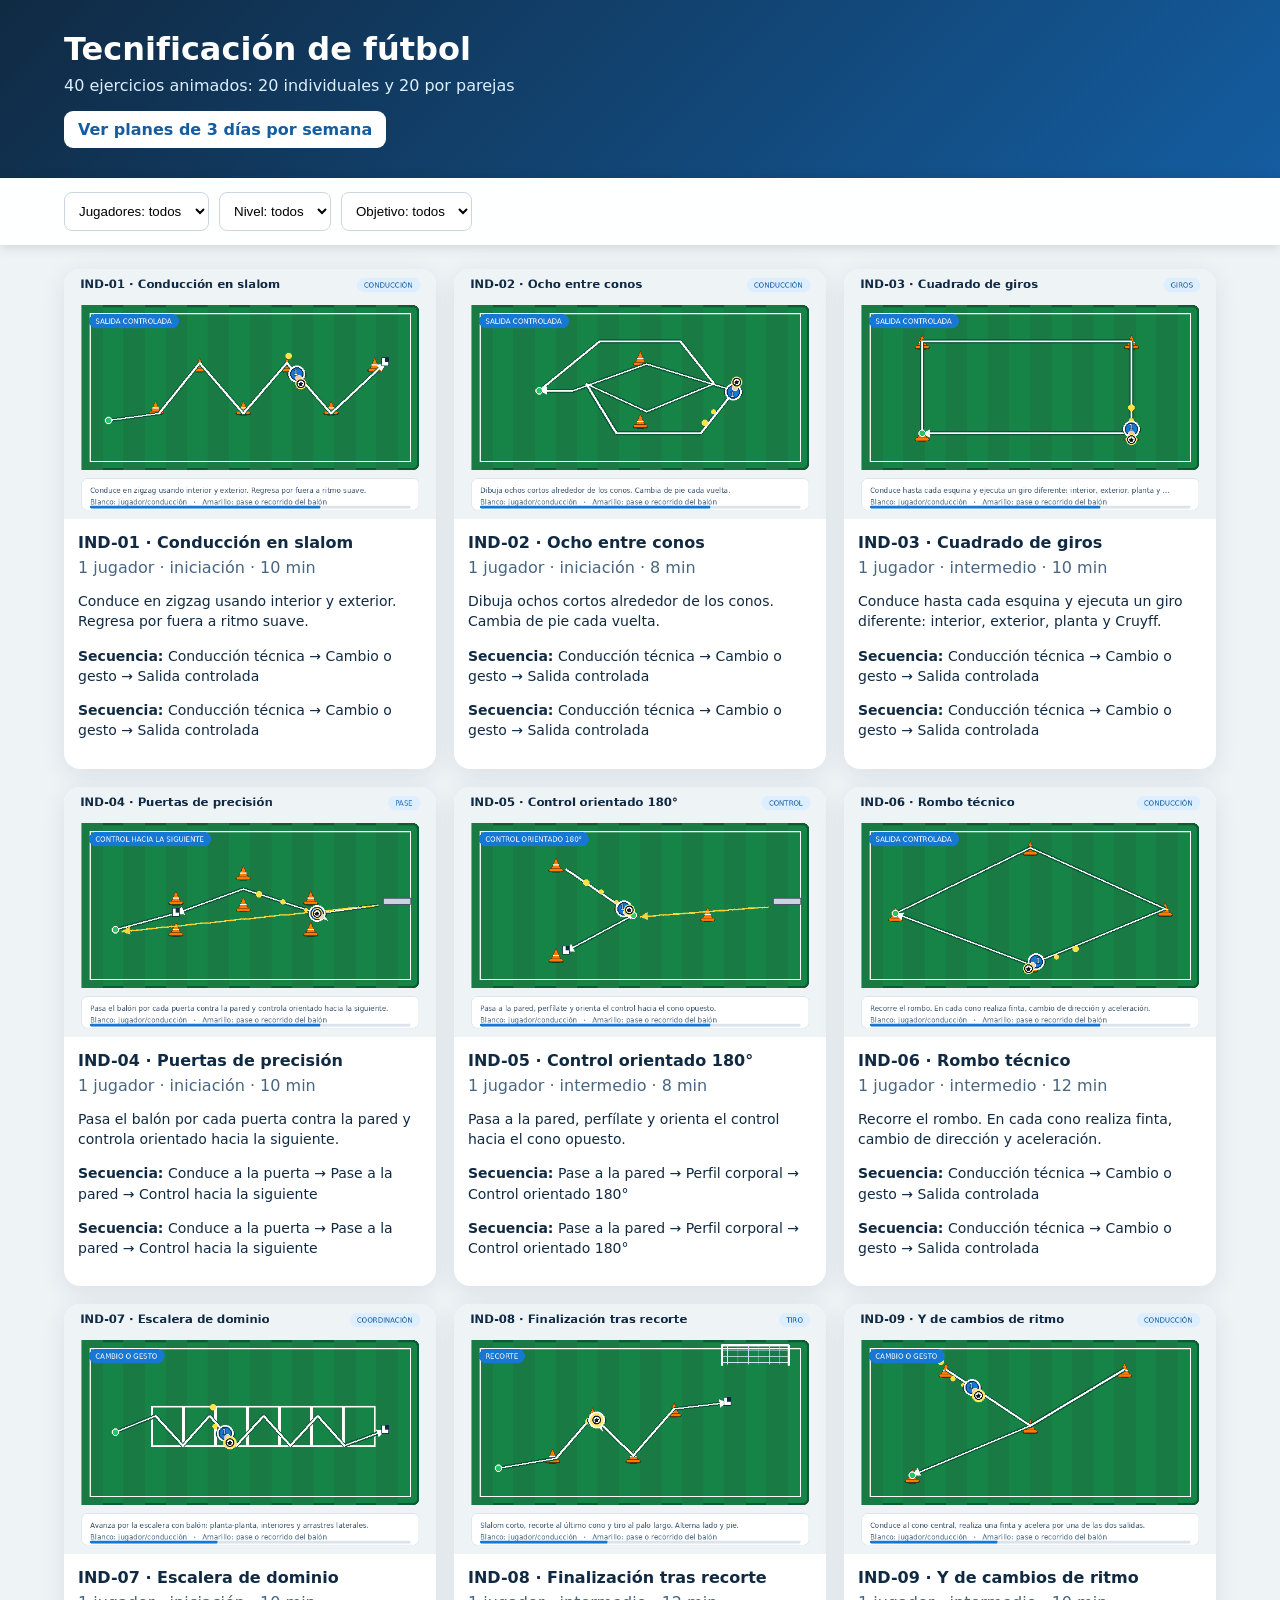
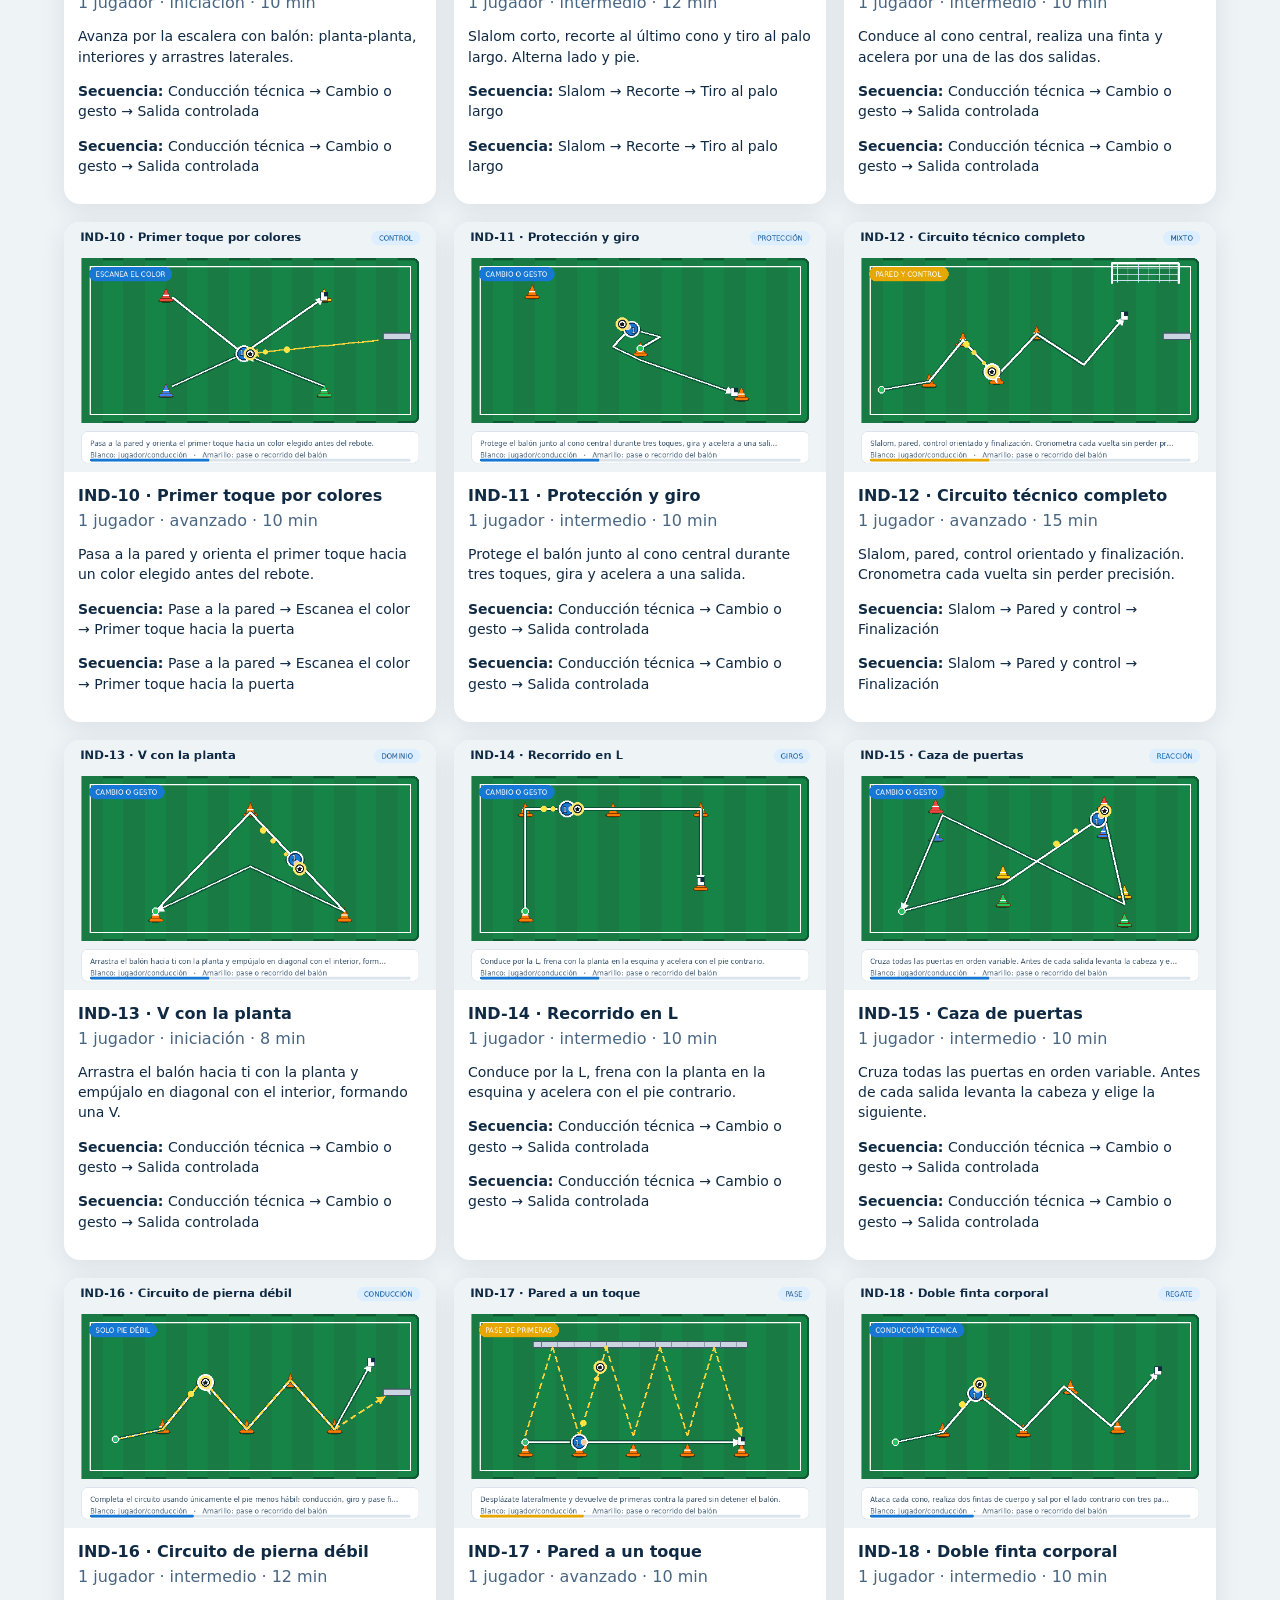
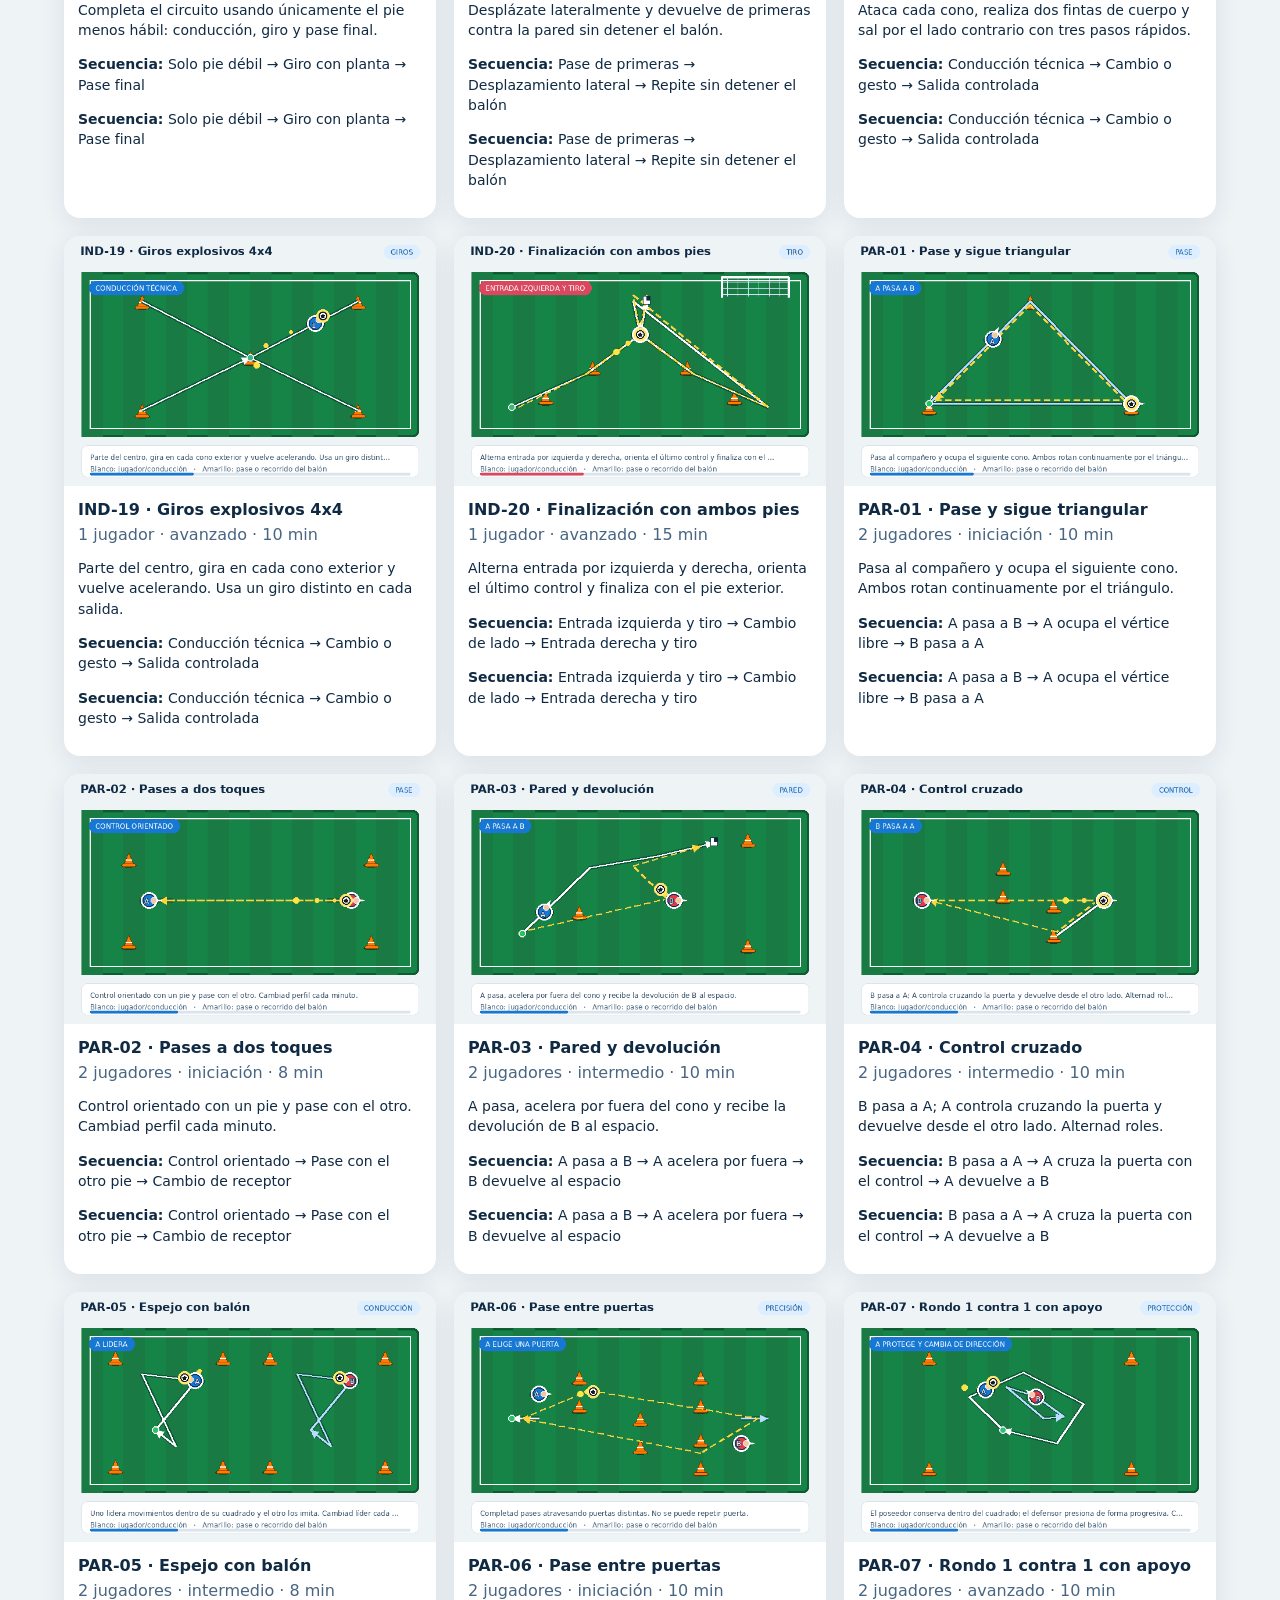
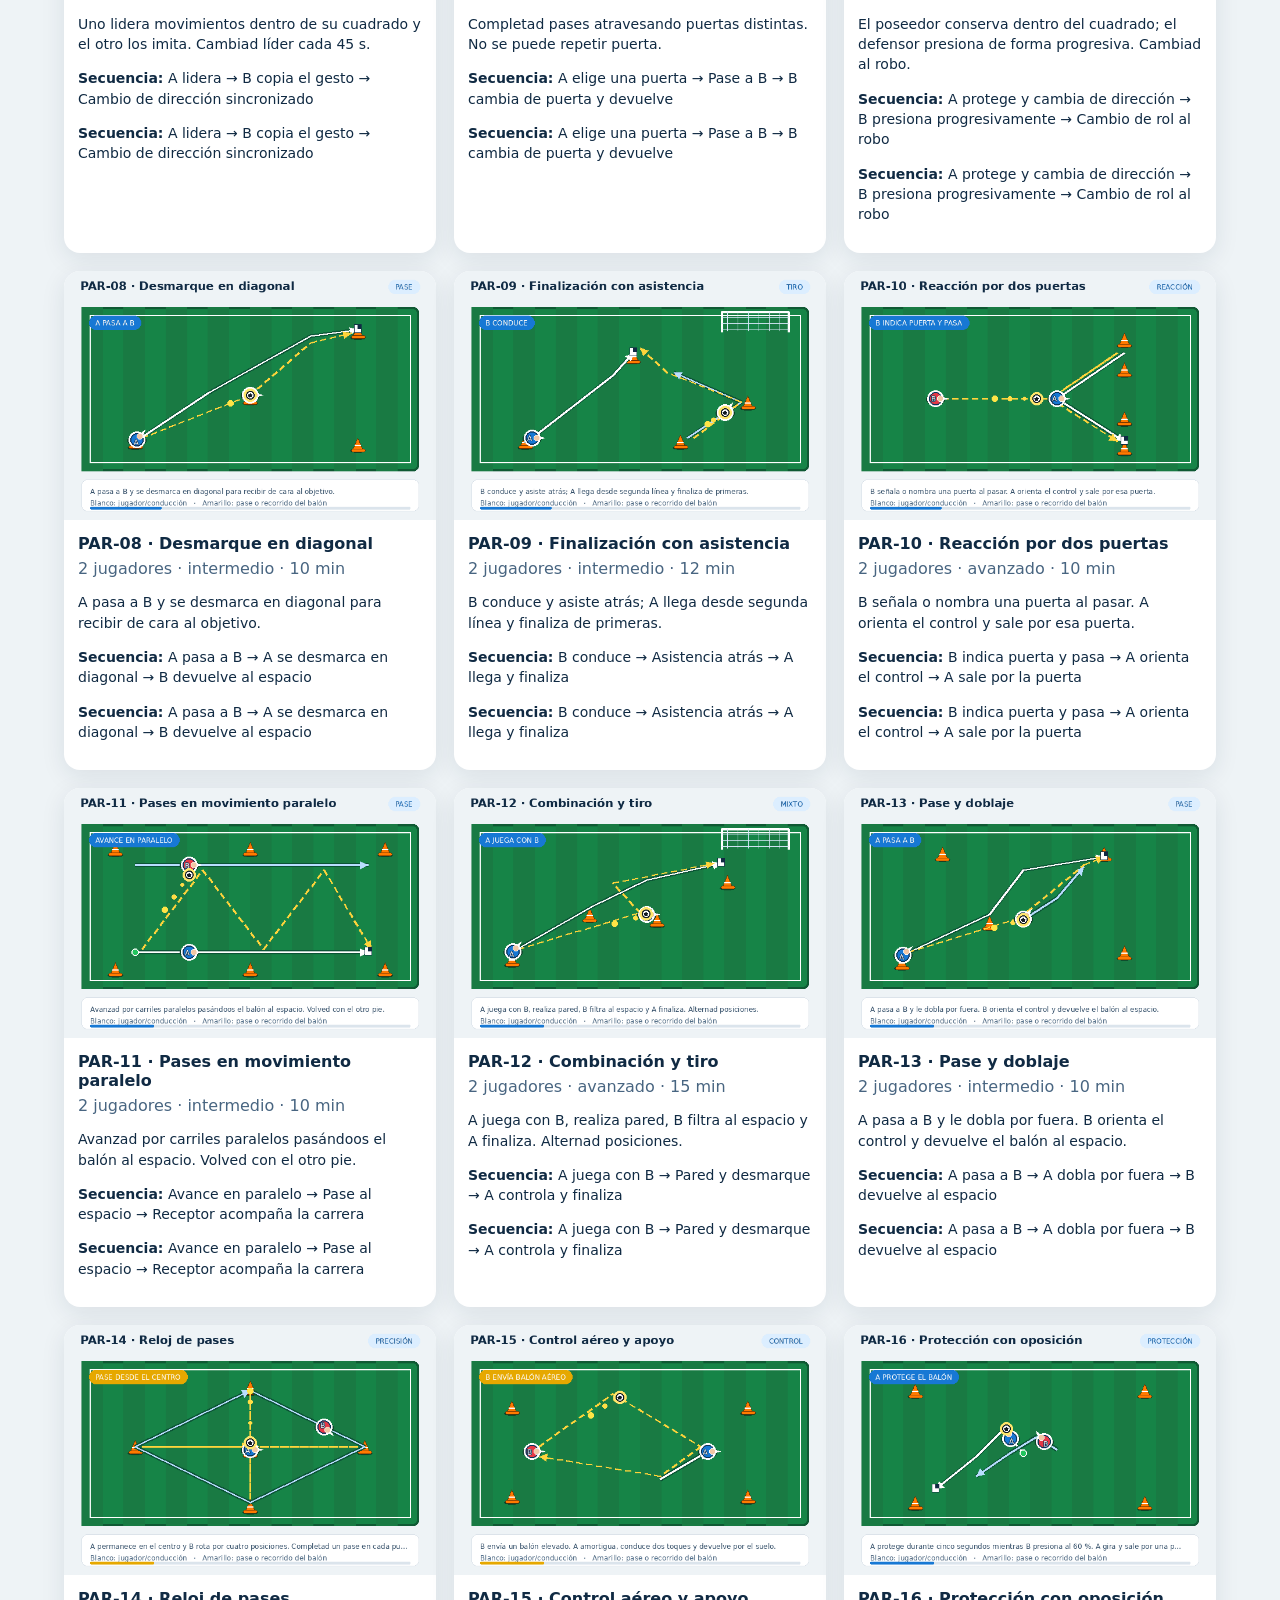
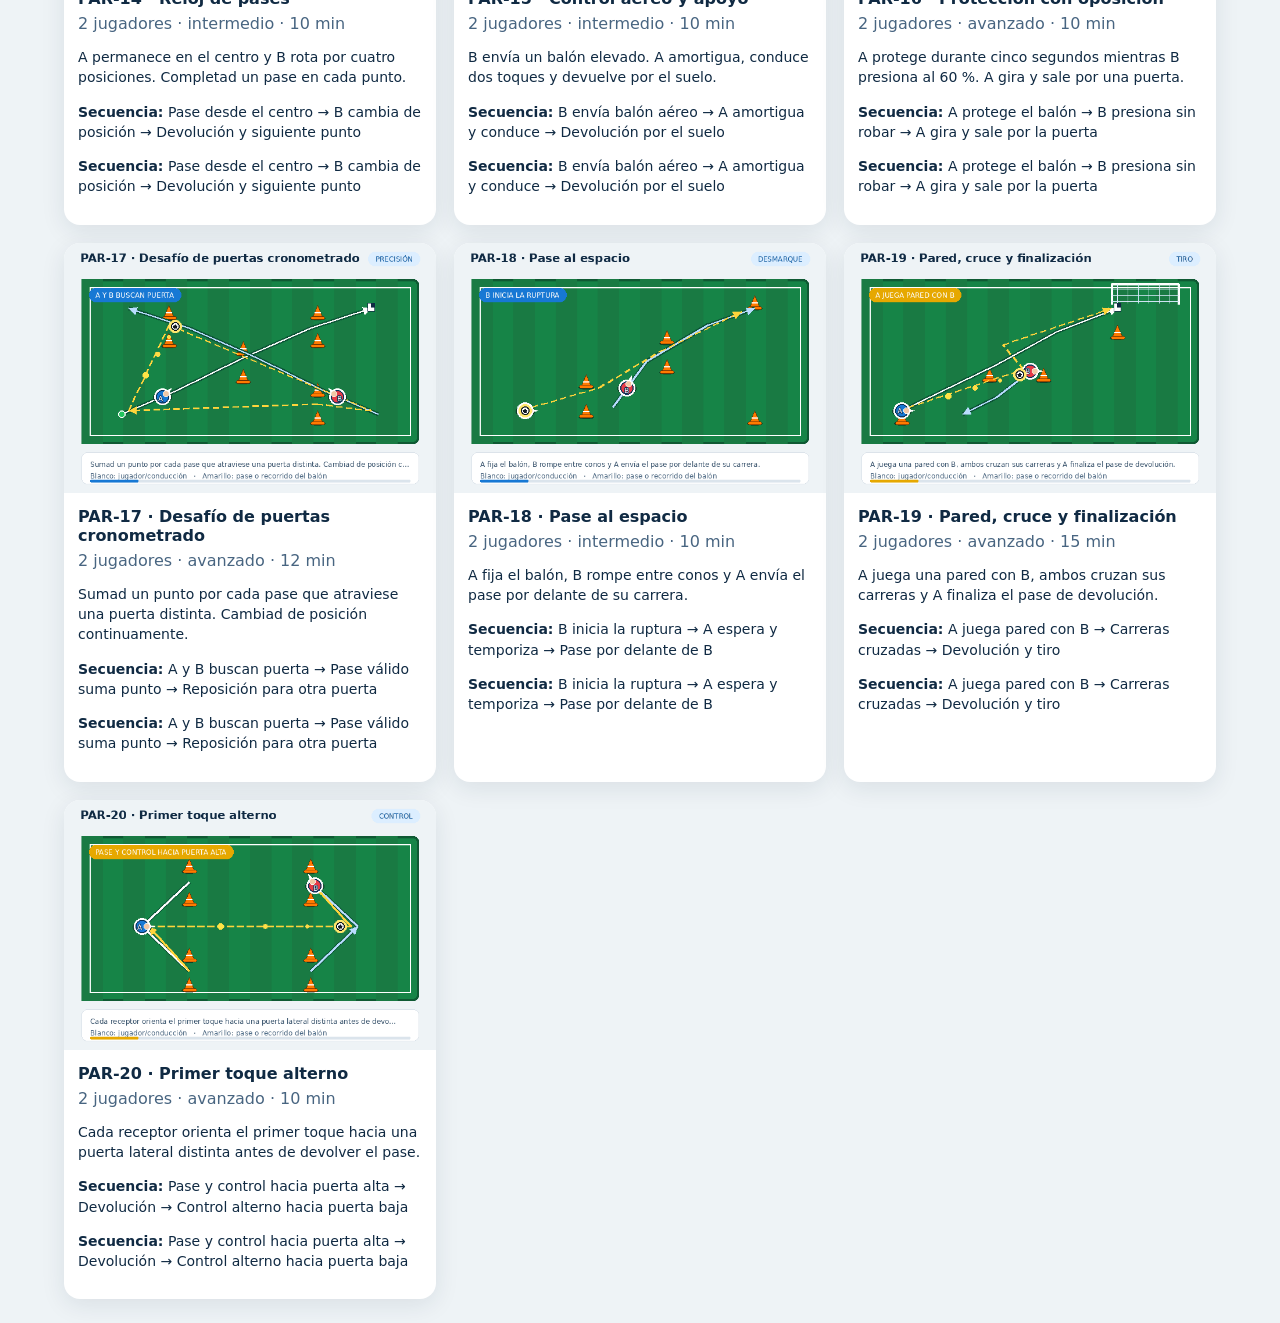
==== index.html @ 2d12fb7b "Añade biblioteca de tecnificación y planes de entrenamiento" ====
<!doctype html><html lang="es"><meta charset="utf-8"><meta name="viewport" content="width=device-width"><title>Tecnificación de fútbol · SVG + GIF</title><style>*{box-sizing:border-box}body{margin:0;font:16px system-ui;background:#eef3f6;color:#102a43}header{background:linear-gradient(135deg,#102a43,#145da0);color:white;padding:30px max(20px,5vw)}h1{margin:0 0 8px}header p{margin:0;color:#dceeff}header a{display:inline-block;margin-top:16px;padding:9px 14px;border-radius:9px;background:white;color:#145da0;text-decoration:none;font-weight:700}.filters{position:sticky;top:0;background:#fffe;padding:14px max(20px,5vw);display:flex;flex-wrap:wrap;gap:10px;box-shadow:0 2px 12px #0002;z-index:2;backdrop-filter:blur(10px)}select{padding:10px;border:1px solid #ccd6df;border-radius:8px;background:white}main{padding:24px max(20px,5vw);display:grid;grid-template-columns:repeat(auto-fit,minmax(320px,1fr));gap:18px}.card{background:white;border-radius:16px;overflow:hidden;box-shadow:0 6px 24px #102a4318;transition:.2s}.card:hover{transform:translateY(-3px);box-shadow:0 10px 30px #102a4328}.card img{width:100%;display:block}.card div{padding:14px}.card span{display:block;color:#486581;margin-top:6px}.card p{font-size:14px;line-height:1.45}.hide{display:none}</style><header><h1>Tecnificación de fútbol</h1><p>40 ejercicios animados: 20 individuales y 20 por parejas</p><a href="planes.html">Ver planes de 3 días por semana</a></header><div class="filters"><select id="p"><option value="">Jugadores: todos</option><option value="1">1 jugador</option><option value="2">2 jugadores</option></select><select id="n"><option value="">Nivel: todos</option><option>iniciación</option><option>intermedio</option><option>avanzado</option></select><select id="o"><option value="">Objetivo: todos</option><option>conducción</option><option>giros</option><option>pase</option><option>control</option><option>coordinación</option><option>tiro</option><option>protección</option><option>mixto</option><option>dominio</option><option>reacción</option><option>regate</option><option>pared</option><option>precisión</option><option>desmarque</option></select></div><main><article class="card" data-p="1" data-o="conducción" data-n="iniciación"><img loading="lazy" src="gif/ind-01-conduccion-en-slalom.gif" alt="Conducción en slalom"><div><b>IND-01 · Conducción en slalom</b><span>1 jugador · iniciación · 10 min</span><p>Conduce en zigzag usando interior y exterior. Regresa por fuera a ritmo suave.</p><p><b>Secuencia:</b> Conducción técnica → Cambio o gesto → Salida controlada</p><p><b>Secuencia:</b> Conducción técnica → Cambio o gesto → Salida controlada</p></div></article><article class="card" data-p="1" data-o="conducción" data-n="iniciación"><img loading="lazy" src="gif/ind-02-ocho-entre-conos.gif" alt="Ocho entre conos"><div><b>IND-02 · Ocho entre conos</b><span>1 jugador · iniciación · 8 min</span><p>Dibuja ochos cortos alrededor de los conos. Cambia de pie cada vuelta.</p><p><b>Secuencia:</b> Conducción técnica → Cambio o gesto → Salida controlada</p><p><b>Secuencia:</b> Conducción técnica → Cambio o gesto → Salida controlada</p></div></article><article class="card" data-p="1" data-o="giros" data-n="intermedio"><img loading="lazy" src="gif/ind-03-cuadrado-de-giros.gif" alt="Cuadrado de giros"><div><b>IND-03 · Cuadrado de giros</b><span>1 jugador · intermedio · 10 min</span><p>Conduce hasta cada esquina y ejecuta un giro diferente: interior, exterior, planta y Cruyff.</p><p><b>Secuencia:</b> Conducción técnica → Cambio o gesto → Salida controlada</p><p><b>Secuencia:</b> Conducción técnica → Cambio o gesto → Salida controlada</p></div></article><article class="card" data-p="1" data-o="pase" data-n="iniciación"><img loading="lazy" src="gif/ind-04-puertas-de-precision.gif" alt="Puertas de precisión"><div><b>IND-04 · Puertas de precisión</b><span>1 jugador · iniciación · 10 min</span><p>Pasa el balón por cada puerta contra la pared y controla orientado hacia la siguiente.</p><p><b>Secuencia:</b> Conduce a la puerta → Pase a la pared → Control hacia la siguiente</p><p><b>Secuencia:</b> Conduce a la puerta → Pase a la pared → Control hacia la siguiente</p></div></article><article class="card" data-p="1" data-o="control" data-n="intermedio"><img loading="lazy" src="gif/ind-05-control-orientado-180-.gif" alt="Control orientado 180°"><div><b>IND-05 · Control orientado 180°</b><span>1 jugador · intermedio · 8 min</span><p>Pasa a la pared, perfílate y orienta el control hacia el cono opuesto.</p><p><b>Secuencia:</b> Pase a la pared → Perfil corporal → Control orientado 180°</p><p><b>Secuencia:</b> Pase a la pared → Perfil corporal → Control orientado 180°</p></div></article><article class="card" data-p="1" data-o="conducción" data-n="intermedio"><img loading="lazy" src="gif/ind-06-rombo-tecnico.gif" alt="Rombo técnico"><div><b>IND-06 · Rombo técnico</b><span>1 jugador · intermedio · 12 min</span><p>Recorre el rombo. En cada cono realiza finta, cambio de dirección y aceleración.</p><p><b>Secuencia:</b> Conducción técnica → Cambio o gesto → Salida controlada</p><p><b>Secuencia:</b> Conducción técnica → Cambio o gesto → Salida controlada</p></div></article><article class="card" data-p="1" data-o="coordinación" data-n="iniciación"><img loading="lazy" src="gif/ind-07-escalera-de-dominio.gif" alt="Escalera de dominio"><div><b>IND-07 · Escalera de dominio</b><span>1 jugador · iniciación · 10 min</span><p>Avanza por la escalera con balón: planta-planta, interiores y arrastres laterales.</p><p><b>Secuencia:</b> Conducción técnica → Cambio o gesto → Salida controlada</p><p><b>Secuencia:</b> Conducción técnica → Cambio o gesto → Salida controlada</p></div></article><article class="card" data-p="1" data-o="tiro" data-n="intermedio"><img loading="lazy" src="gif/ind-08-finalizacion-tras-recorte.gif" alt="Finalización tras recorte"><div><b>IND-08 · Finalización tras recorte</b><span>1 jugador · intermedio · 12 min</span><p>Slalom corto, recorte al último cono y tiro al palo largo. Alterna lado y pie.</p><p><b>Secuencia:</b> Slalom → Recorte → Tiro al palo largo</p><p><b>Secuencia:</b> Slalom → Recorte → Tiro al palo largo</p></div></article><article class="card" data-p="1" data-o="conducción" data-n="intermedio"><img loading="lazy" src="gif/ind-09-y-de-cambios-de-ritmo.gif" alt="Y de cambios de ritmo"><div><b>IND-09 · Y de cambios de ritmo</b><span>1 jugador · intermedio · 10 min</span><p>Conduce al cono central, realiza una finta y acelera por una de las dos salidas.</p><p><b>Secuencia:</b> Conducción técnica → Cambio o gesto → Salida controlada</p><p><b>Secuencia:</b> Conducción técnica → Cambio o gesto → Salida controlada</p></div></article><article class="card" data-p="1" data-o="control" data-n="avanzado"><img loading="lazy" src="gif/ind-10-primer-toque-por-colores.gif" alt="Primer toque por colores"><div><b>IND-10 · Primer toque por colores</b><span>1 jugador · avanzado · 10 min</span><p>Pasa a la pared y orienta el primer toque hacia un color elegido antes del rebote.</p><p><b>Secuencia:</b> Pase a la pared → Escanea el color → Primer toque hacia la puerta</p><p><b>Secuencia:</b> Pase a la pared → Escanea el color → Primer toque hacia la puerta</p></div></article><article class="card" data-p="1" data-o="protección" data-n="intermedio"><img loading="lazy" src="gif/ind-11-proteccion-y-giro.gif" alt="Protección y giro"><div><b>IND-11 · Protección y giro</b><span>1 jugador · intermedio · 10 min</span><p>Protege el balón junto al cono central durante tres toques, gira y acelera a una salida.</p><p><b>Secuencia:</b> Conducción técnica → Cambio o gesto → Salida controlada</p><p><b>Secuencia:</b> Conducción técnica → Cambio o gesto → Salida controlada</p></div></article><article class="card" data-p="1" data-o="mixto" data-n="avanzado"><img loading="lazy" src="gif/ind-12-circuito-tecnico-completo.gif" alt="Circuito técnico completo"><div><b>IND-12 · Circuito técnico completo</b><span>1 jugador · avanzado · 15 min</span><p>Slalom, pared, control orientado y finalización. Cronometra cada vuelta sin perder precisión.</p><p><b>Secuencia:</b> Slalom → Pared y control → Finalización</p><p><b>Secuencia:</b> Slalom → Pared y control → Finalización</p></div></article><article class="card" data-p="1" data-o="dominio" data-n="iniciación"><img loading="lazy" src="gif/ind-13-v-con-la-planta.gif" alt="V con la planta"><div><b>IND-13 · V con la planta</b><span>1 jugador · iniciación · 8 min</span><p>Arrastra el balón hacia ti con la planta y empújalo en diagonal con el interior, formando una V.</p><p><b>Secuencia:</b> Conducción técnica → Cambio o gesto → Salida controlada</p><p><b>Secuencia:</b> Conducción técnica → Cambio o gesto → Salida controlada</p></div></article><article class="card" data-p="1" data-o="giros" data-n="intermedio"><img loading="lazy" src="gif/ind-14-recorrido-en-l.gif" alt="Recorrido en L"><div><b>IND-14 · Recorrido en L</b><span>1 jugador · intermedio · 10 min</span><p>Conduce por la L, frena con la planta en la esquina y acelera con el pie contrario.</p><p><b>Secuencia:</b> Conducción técnica → Cambio o gesto → Salida controlada</p><p><b>Secuencia:</b> Conducción técnica → Cambio o gesto → Salida controlada</p></div></article><article class="card" data-p="1" data-o="reacción" data-n="intermedio"><img loading="lazy" src="gif/ind-15-caza-de-puertas.gif" alt="Caza de puertas"><div><b>IND-15 · Caza de puertas</b><span>1 jugador · intermedio · 10 min</span><p>Cruza todas las puertas en orden variable. Antes de cada salida levanta la cabeza y elige la siguiente.</p><p><b>Secuencia:</b> Conducción técnica → Cambio o gesto → Salida controlada</p><p><b>Secuencia:</b> Conducción técnica → Cambio o gesto → Salida controlada</p></div></article><article class="card" data-p="1" data-o="conducción" data-n="intermedio"><img loading="lazy" src="gif/ind-16-circuito-de-pierna-debil.gif" alt="Circuito de pierna débil"><div><b>IND-16 · Circuito de pierna débil</b><span>1 jugador · intermedio · 12 min</span><p>Completa el circuito usando únicamente el pie menos hábil: conducción, giro y pase final.</p><p><b>Secuencia:</b> Solo pie débil → Giro con planta → Pase final</p><p><b>Secuencia:</b> Solo pie débil → Giro con planta → Pase final</p></div></article><article class="card" data-p="1" data-o="pase" data-n="avanzado"><img loading="lazy" src="gif/ind-17-pared-a-un-toque.gif" alt="Pared a un toque"><div><b>IND-17 · Pared a un toque</b><span>1 jugador · avanzado · 10 min</span><p>Desplázate lateralmente y devuelve de primeras contra la pared sin detener el balón.</p><p><b>Secuencia:</b> Pase de primeras → Desplazamiento lateral → Repite sin detener el balón</p><p><b>Secuencia:</b> Pase de primeras → Desplazamiento lateral → Repite sin detener el balón</p></div></article><article class="card" data-p="1" data-o="regate" data-n="intermedio"><img loading="lazy" src="gif/ind-18-doble-finta-corporal.gif" alt="Doble finta corporal"><div><b>IND-18 · Doble finta corporal</b><span>1 jugador · intermedio · 10 min</span><p>Ataca cada cono, realiza dos fintas de cuerpo y sal por el lado contrario con tres pasos rápidos.</p><p><b>Secuencia:</b> Conducción técnica → Cambio o gesto → Salida controlada</p><p><b>Secuencia:</b> Conducción técnica → Cambio o gesto → Salida controlada</p></div></article><article class="card" data-p="1" data-o="giros" data-n="avanzado"><img loading="lazy" src="gif/ind-19-giros-explosivos-4x4.gif" alt="Giros explosivos 4x4"><div><b>IND-19 · Giros explosivos 4x4</b><span>1 jugador · avanzado · 10 min</span><p>Parte del centro, gira en cada cono exterior y vuelve acelerando. Usa un giro distinto en cada salida.</p><p><b>Secuencia:</b> Conducción técnica → Cambio o gesto → Salida controlada</p><p><b>Secuencia:</b> Conducción técnica → Cambio o gesto → Salida controlada</p></div></article><article class="card" data-p="1" data-o="tiro" data-n="avanzado"><img loading="lazy" src="gif/ind-20-finalizacion-con-ambos-pies.gif" alt="Finalización con ambos pies"><div><b>IND-20 · Finalización con ambos pies</b><span>1 jugador · avanzado · 15 min</span><p>Alterna entrada por izquierda y derecha, orienta el último control y finaliza con el pie exterior.</p><p><b>Secuencia:</b> Entrada izquierda y tiro → Cambio de lado → Entrada derecha y tiro</p><p><b>Secuencia:</b> Entrada izquierda y tiro → Cambio de lado → Entrada derecha y tiro</p></div></article><article class="card" data-p="2" data-o="pase" data-n="iniciación"><img loading="lazy" src="gif/par-01-pase-y-sigue-triangular.gif" alt="Pase y sigue triangular"><div><b>PAR-01 · Pase y sigue triangular</b><span>2 jugadores · iniciación · 10 min</span><p>Pasa al compañero y ocupa el siguiente cono. Ambos rotan continuamente por el triángulo.</p><p><b>Secuencia:</b> A pasa a B → A ocupa el vértice libre → B pasa a A</p><p><b>Secuencia:</b> A pasa a B → A ocupa el vértice libre → B pasa a A</p></div></article><article class="card" data-p="2" data-o="pase" data-n="iniciación"><img loading="lazy" src="gif/par-02-pases-a-dos-toques.gif" alt="Pases a dos toques"><div><b>PAR-02 · Pases a dos toques</b><span>2 jugadores · iniciación · 8 min</span><p>Control orientado con un pie y pase con el otro. Cambiad perfil cada minuto.</p><p><b>Secuencia:</b> Control orientado → Pase con el otro pie → Cambio de receptor</p><p><b>Secuencia:</b> Control orientado → Pase con el otro pie → Cambio de receptor</p></div></article><article class="card" data-p="2" data-o="pared" data-n="intermedio"><img loading="lazy" src="gif/par-03-pared-y-devolucion.gif" alt="Pared y devolución"><div><b>PAR-03 · Pared y devolución</b><span>2 jugadores · intermedio · 10 min</span><p>A pasa, acelera por fuera del cono y recibe la devolución de B al espacio.</p><p><b>Secuencia:</b> A pasa a B → A acelera por fuera → B devuelve al espacio</p><p><b>Secuencia:</b> A pasa a B → A acelera por fuera → B devuelve al espacio</p></div></article><article class="card" data-p="2" data-o="control" data-n="intermedio"><img loading="lazy" src="gif/par-04-control-cruzado.gif" alt="Control cruzado"><div><b>PAR-04 · Control cruzado</b><span>2 jugadores · intermedio · 10 min</span><p>B pasa a A; A controla cruzando la puerta y devuelve desde el otro lado. Alternad roles.</p><p><b>Secuencia:</b> B pasa a A → A cruza la puerta con el control → A devuelve a B</p><p><b>Secuencia:</b> B pasa a A → A cruza la puerta con el control → A devuelve a B</p></div></article><article class="card" data-p="2" data-o="conducción" data-n="intermedio"><img loading="lazy" src="gif/par-05-espejo-con-balon.gif" alt="Espejo con balón"><div><b>PAR-05 · Espejo con balón</b><span>2 jugadores · intermedio · 8 min</span><p>Uno lidera movimientos dentro de su cuadrado y el otro los imita. Cambiad líder cada 45 s.</p><p><b>Secuencia:</b> A lidera → B copia el gesto → Cambio de dirección sincronizado</p><p><b>Secuencia:</b> A lidera → B copia el gesto → Cambio de dirección sincronizado</p></div></article><article class="card" data-p="2" data-o="precisión" data-n="iniciación"><img loading="lazy" src="gif/par-06-pase-entre-puertas.gif" alt="Pase entre puertas"><div><b>PAR-06 · Pase entre puertas</b><span>2 jugadores · iniciación · 10 min</span><p>Completad pases atravesando puertas distintas. No se puede repetir puerta.</p><p><b>Secuencia:</b> A elige una puerta → Pase a B → B cambia de puerta y devuelve</p><p><b>Secuencia:</b> A elige una puerta → Pase a B → B cambia de puerta y devuelve</p></div></article><article class="card" data-p="2" data-o="protección" data-n="avanzado"><img loading="lazy" src="gif/par-07-rondo-1-contra-1-con-apoyo.gif" alt="Rondo 1 contra 1 con apoyo"><div><b>PAR-07 · Rondo 1 contra 1 con apoyo</b><span>2 jugadores · avanzado · 10 min</span><p>El poseedor conserva dentro del cuadrado; el defensor presiona de forma progresiva. Cambiad al robo.</p><p><b>Secuencia:</b> A protege y cambia de dirección → B presiona progresivamente → Cambio de rol al robo</p><p><b>Secuencia:</b> A protege y cambia de dirección → B presiona progresivamente → Cambio de rol al robo</p></div></article><article class="card" data-p="2" data-o="pase" data-n="intermedio"><img loading="lazy" src="gif/par-08-desmarque-en-diagonal.gif" alt="Desmarque en diagonal"><div><b>PAR-08 · Desmarque en diagonal</b><span>2 jugadores · intermedio · 10 min</span><p>A pasa a B y se desmarca en diagonal para recibir de cara al objetivo.</p><p><b>Secuencia:</b> A pasa a B → A se desmarca en diagonal → B devuelve al espacio</p><p><b>Secuencia:</b> A pasa a B → A se desmarca en diagonal → B devuelve al espacio</p></div></article><article class="card" data-p="2" data-o="tiro" data-n="intermedio"><img loading="lazy" src="gif/par-09-finalizacion-con-asistencia.gif" alt="Finalización con asistencia"><div><b>PAR-09 · Finalización con asistencia</b><span>2 jugadores · intermedio · 12 min</span><p>B conduce y asiste atrás; A llega desde segunda línea y finaliza de primeras.</p><p><b>Secuencia:</b> B conduce → Asistencia atrás → A llega y finaliza</p><p><b>Secuencia:</b> B conduce → Asistencia atrás → A llega y finaliza</p></div></article><article class="card" data-p="2" data-o="reacción" data-n="avanzado"><img loading="lazy" src="gif/par-10-reaccion-por-dos-puertas.gif" alt="Reacción por dos puertas"><div><b>PAR-10 · Reacción por dos puertas</b><span>2 jugadores · avanzado · 10 min</span><p>B señala o nombra una puerta al pasar. A orienta el control y sale por esa puerta.</p><p><b>Secuencia:</b> B indica puerta y pasa → A orienta el control → A sale por la puerta</p><p><b>Secuencia:</b> B indica puerta y pasa → A orienta el control → A sale por la puerta</p></div></article><article class="card" data-p="2" data-o="pase" data-n="intermedio"><img loading="lazy" src="gif/par-11-pases-en-movimiento-paralelo.gif" alt="Pases en movimiento paralelo"><div><b>PAR-11 · Pases en movimiento paralelo</b><span>2 jugadores · intermedio · 10 min</span><p>Avanzad por carriles paralelos pasándoos el balón al espacio. Volved con el otro pie.</p><p><b>Secuencia:</b> Avance en paralelo → Pase al espacio → Receptor acompaña la carrera</p><p><b>Secuencia:</b> Avance en paralelo → Pase al espacio → Receptor acompaña la carrera</p></div></article><article class="card" data-p="2" data-o="mixto" data-n="avanzado"><img loading="lazy" src="gif/par-12-combinacion-y-tiro.gif" alt="Combinación y tiro"><div><b>PAR-12 · Combinación y tiro</b><span>2 jugadores · avanzado · 15 min</span><p>A juega con B, realiza pared, B filtra al espacio y A finaliza. Alternad posiciones.</p><p><b>Secuencia:</b> A juega con B → Pared y desmarque → A controla y finaliza</p><p><b>Secuencia:</b> A juega con B → Pared y desmarque → A controla y finaliza</p></div></article><article class="card" data-p="2" data-o="pase" data-n="intermedio"><img loading="lazy" src="gif/par-13-pase-y-doblaje.gif" alt="Pase y doblaje"><div><b>PAR-13 · Pase y doblaje</b><span>2 jugadores · intermedio · 10 min</span><p>A pasa a B y le dobla por fuera. B orienta el control y devuelve el balón al espacio.</p><p><b>Secuencia:</b> A pasa a B → A dobla por fuera → B devuelve al espacio</p><p><b>Secuencia:</b> A pasa a B → A dobla por fuera → B devuelve al espacio</p></div></article><article class="card" data-p="2" data-o="precisión" data-n="intermedio"><img loading="lazy" src="gif/par-14-reloj-de-pases.gif" alt="Reloj de pases"><div><b>PAR-14 · Reloj de pases</b><span>2 jugadores · intermedio · 10 min</span><p>A permanece en el centro y B rota por cuatro posiciones. Completad un pase en cada punto.</p><p><b>Secuencia:</b> Pase desde el centro → B cambia de posición → Devolución y siguiente punto</p><p><b>Secuencia:</b> Pase desde el centro → B cambia de posición → Devolución y siguiente punto</p></div></article><article class="card" data-p="2" data-o="control" data-n="intermedio"><img loading="lazy" src="gif/par-15-control-aereo-y-apoyo.gif" alt="Control aéreo y apoyo"><div><b>PAR-15 · Control aéreo y apoyo</b><span>2 jugadores · intermedio · 10 min</span><p>B envía un balón elevado. A amortigua, conduce dos toques y devuelve por el suelo.</p><p><b>Secuencia:</b> B envía balón aéreo → A amortigua y conduce → Devolución por el suelo</p><p><b>Secuencia:</b> B envía balón aéreo → A amortigua y conduce → Devolución por el suelo</p></div></article><article class="card" data-p="2" data-o="protección" data-n="avanzado"><img loading="lazy" src="gif/par-16-proteccion-con-oposicion.gif" alt="Protección con oposición"><div><b>PAR-16 · Protección con oposición</b><span>2 jugadores · avanzado · 10 min</span><p>A protege durante cinco segundos mientras B presiona al 60 %. A gira y sale por una puerta.</p><p><b>Secuencia:</b> A protege el balón → B presiona sin robar → A gira y sale por la puerta</p><p><b>Secuencia:</b> A protege el balón → B presiona sin robar → A gira y sale por la puerta</p></div></article><article class="card" data-p="2" data-o="precisión" data-n="avanzado"><img loading="lazy" src="gif/par-17-desafio-de-puertas-cronometrado.gif" alt="Desafío de puertas cronometrado"><div><b>PAR-17 · Desafío de puertas cronometrado</b><span>2 jugadores · avanzado · 12 min</span><p>Sumad un punto por cada pase que atraviese una puerta distinta. Cambiad de posición continuamente.</p><p><b>Secuencia:</b> A y B buscan puerta → Pase válido suma punto → Reposición para otra puerta</p><p><b>Secuencia:</b> A y B buscan puerta → Pase válido suma punto → Reposición para otra puerta</p></div></article><article class="card" data-p="2" data-o="desmarque" data-n="intermedio"><img loading="lazy" src="gif/par-18-pase-al-espacio.gif" alt="Pase al espacio"><div><b>PAR-18 · Pase al espacio</b><span>2 jugadores · intermedio · 10 min</span><p>A fija el balón, B rompe entre conos y A envía el pase por delante de su carrera.</p><p><b>Secuencia:</b> B inicia la ruptura → A espera y temporiza → Pase por delante de B</p><p><b>Secuencia:</b> B inicia la ruptura → A espera y temporiza → Pase por delante de B</p></div></article><article class="card" data-p="2" data-o="tiro" data-n="avanzado"><img loading="lazy" src="gif/par-19-pared-cruce-y-finalizacion.gif" alt="Pared, cruce y finalización"><div><b>PAR-19 · Pared, cruce y finalización</b><span>2 jugadores · avanzado · 15 min</span><p>A juega una pared con B, ambos cruzan sus carreras y A finaliza el pase de devolución.</p><p><b>Secuencia:</b> A juega pared con B → Carreras cruzadas → Devolución y tiro</p><p><b>Secuencia:</b> A juega pared con B → Carreras cruzadas → Devolución y tiro</p></div></article><article class="card" data-p="2" data-o="control" data-n="avanzado"><img loading="lazy" src="gif/par-20-primer-toque-alterno.gif" alt="Primer toque alterno"><div><b>PAR-20 · Primer toque alterno</b><span>2 jugadores · avanzado · 10 min</span><p>Cada receptor orienta el primer toque hacia una puerta lateral distinta antes de devolver el pase.</p><p><b>Secuencia:</b> Pase y control hacia puerta alta → Devolución → Control alterno hacia puerta baja</p><p><b>Secuencia:</b> Pase y control hacia puerta alta → Devolución → Control alterno hacia puerta baja</p></div></article></main><script>const q=s=>document.querySelector(s),f=()=>document.querySelectorAll('.card').forEach(c=>c.classList.toggle('hide',(q('#p').value&&c.dataset.p!=q('#p').value)||(q('#n').value&&c.dataset.n!=q('#n').value)||(q('#o').value&&c.dataset.o!=q('#o').value)));document.querySelectorAll('select').forEach(x=>x.onchange=f)</script></html>
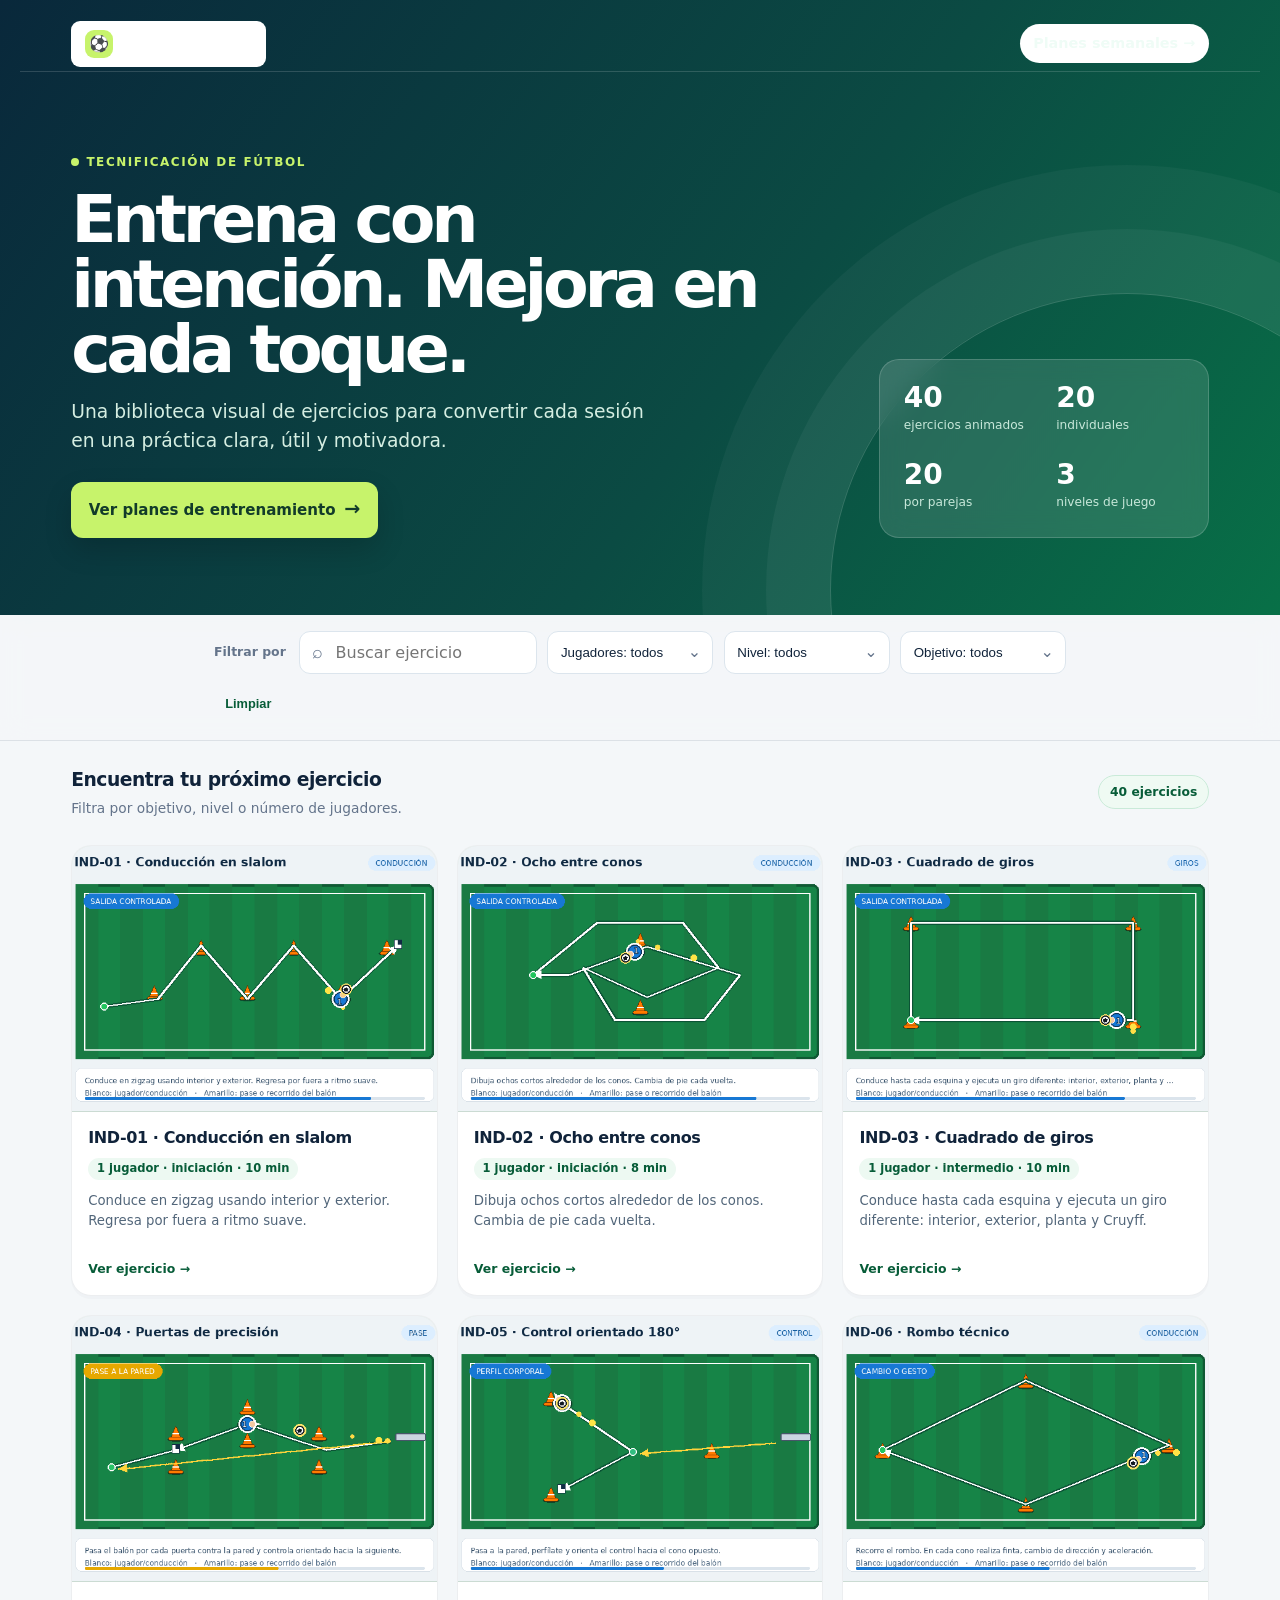
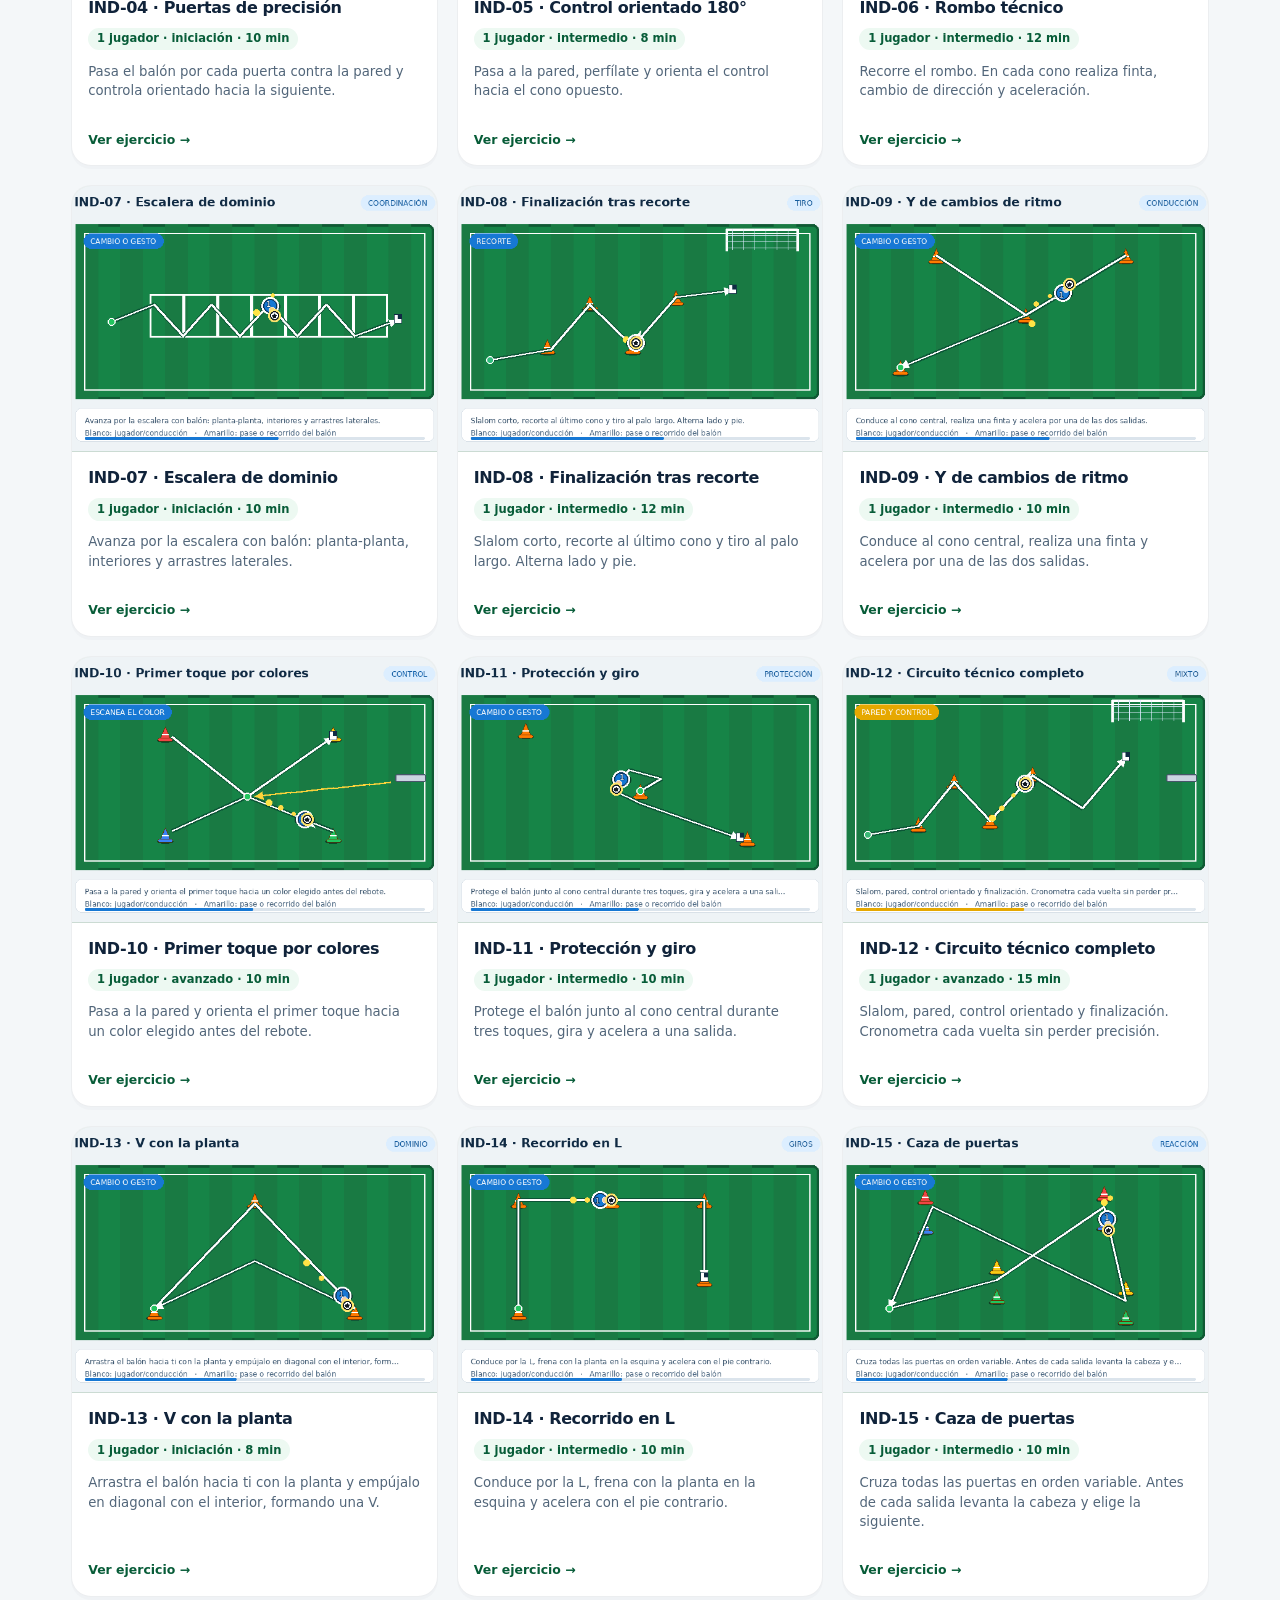
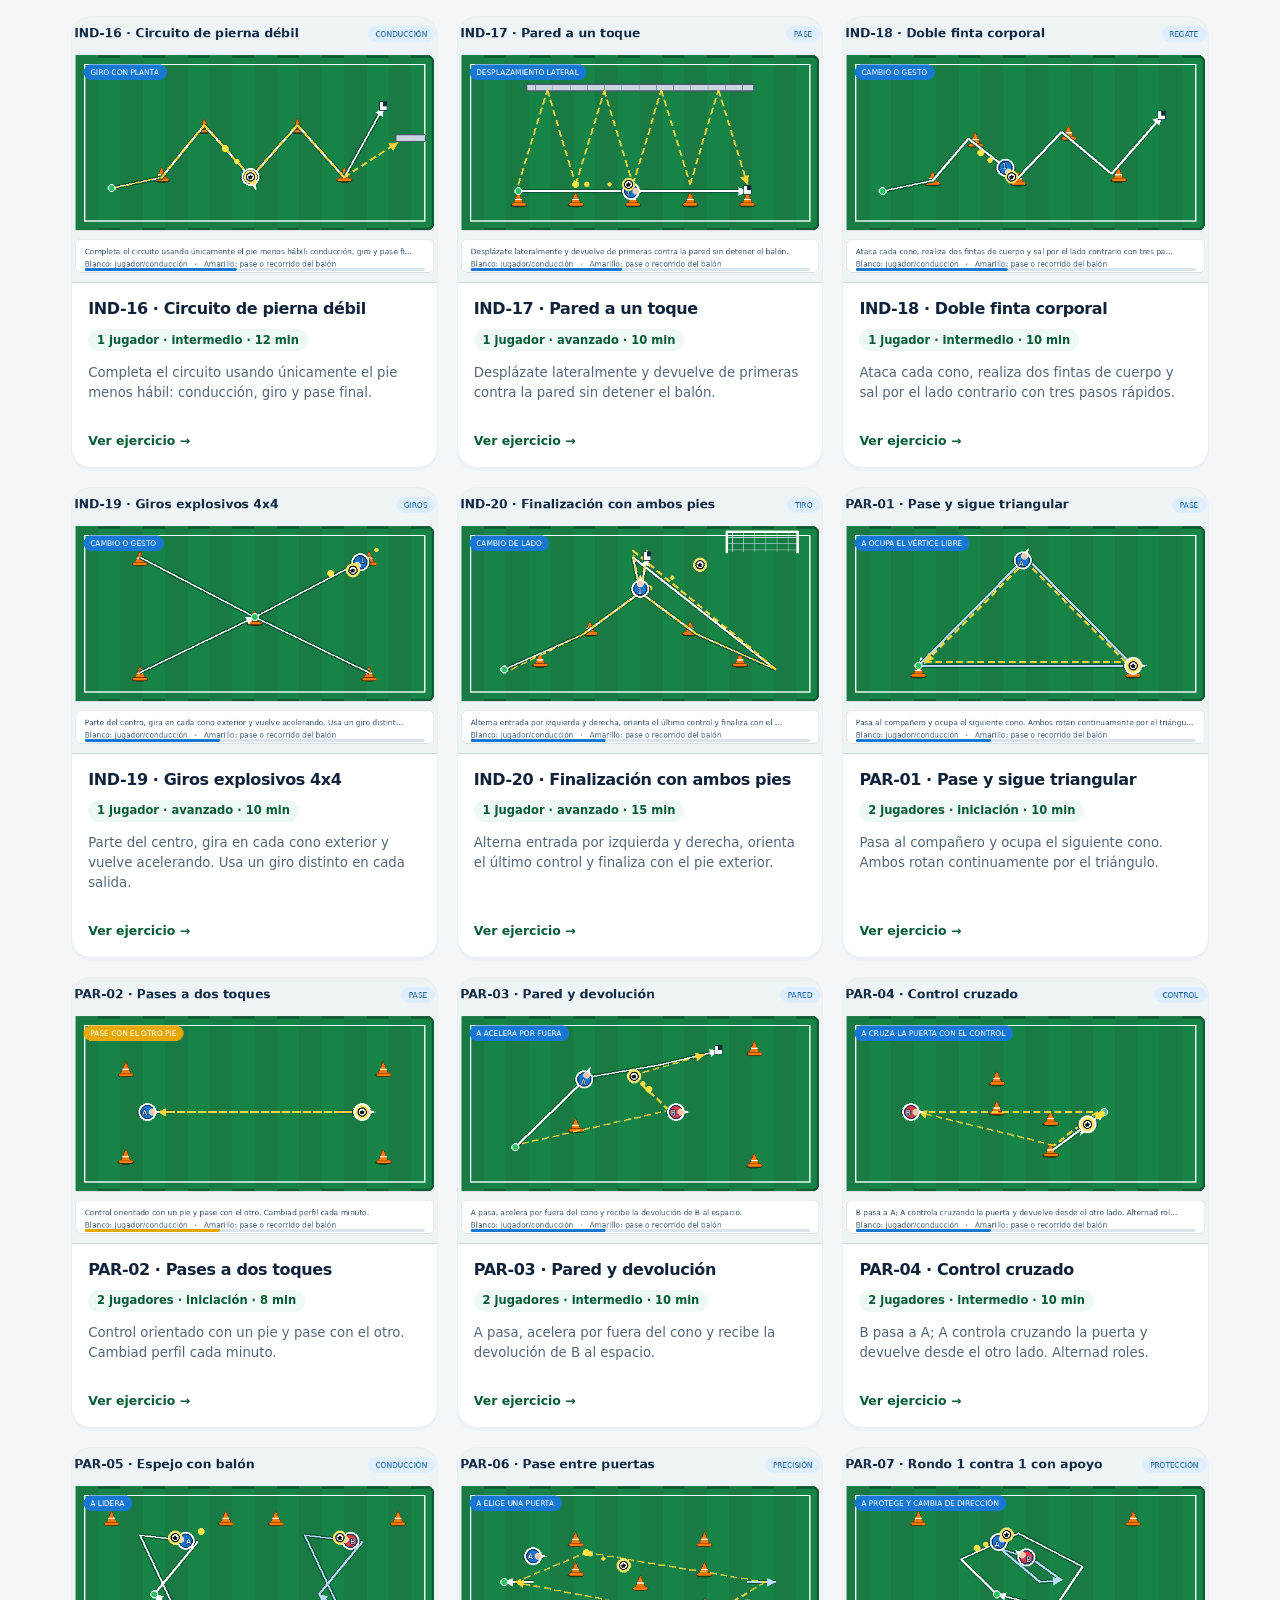
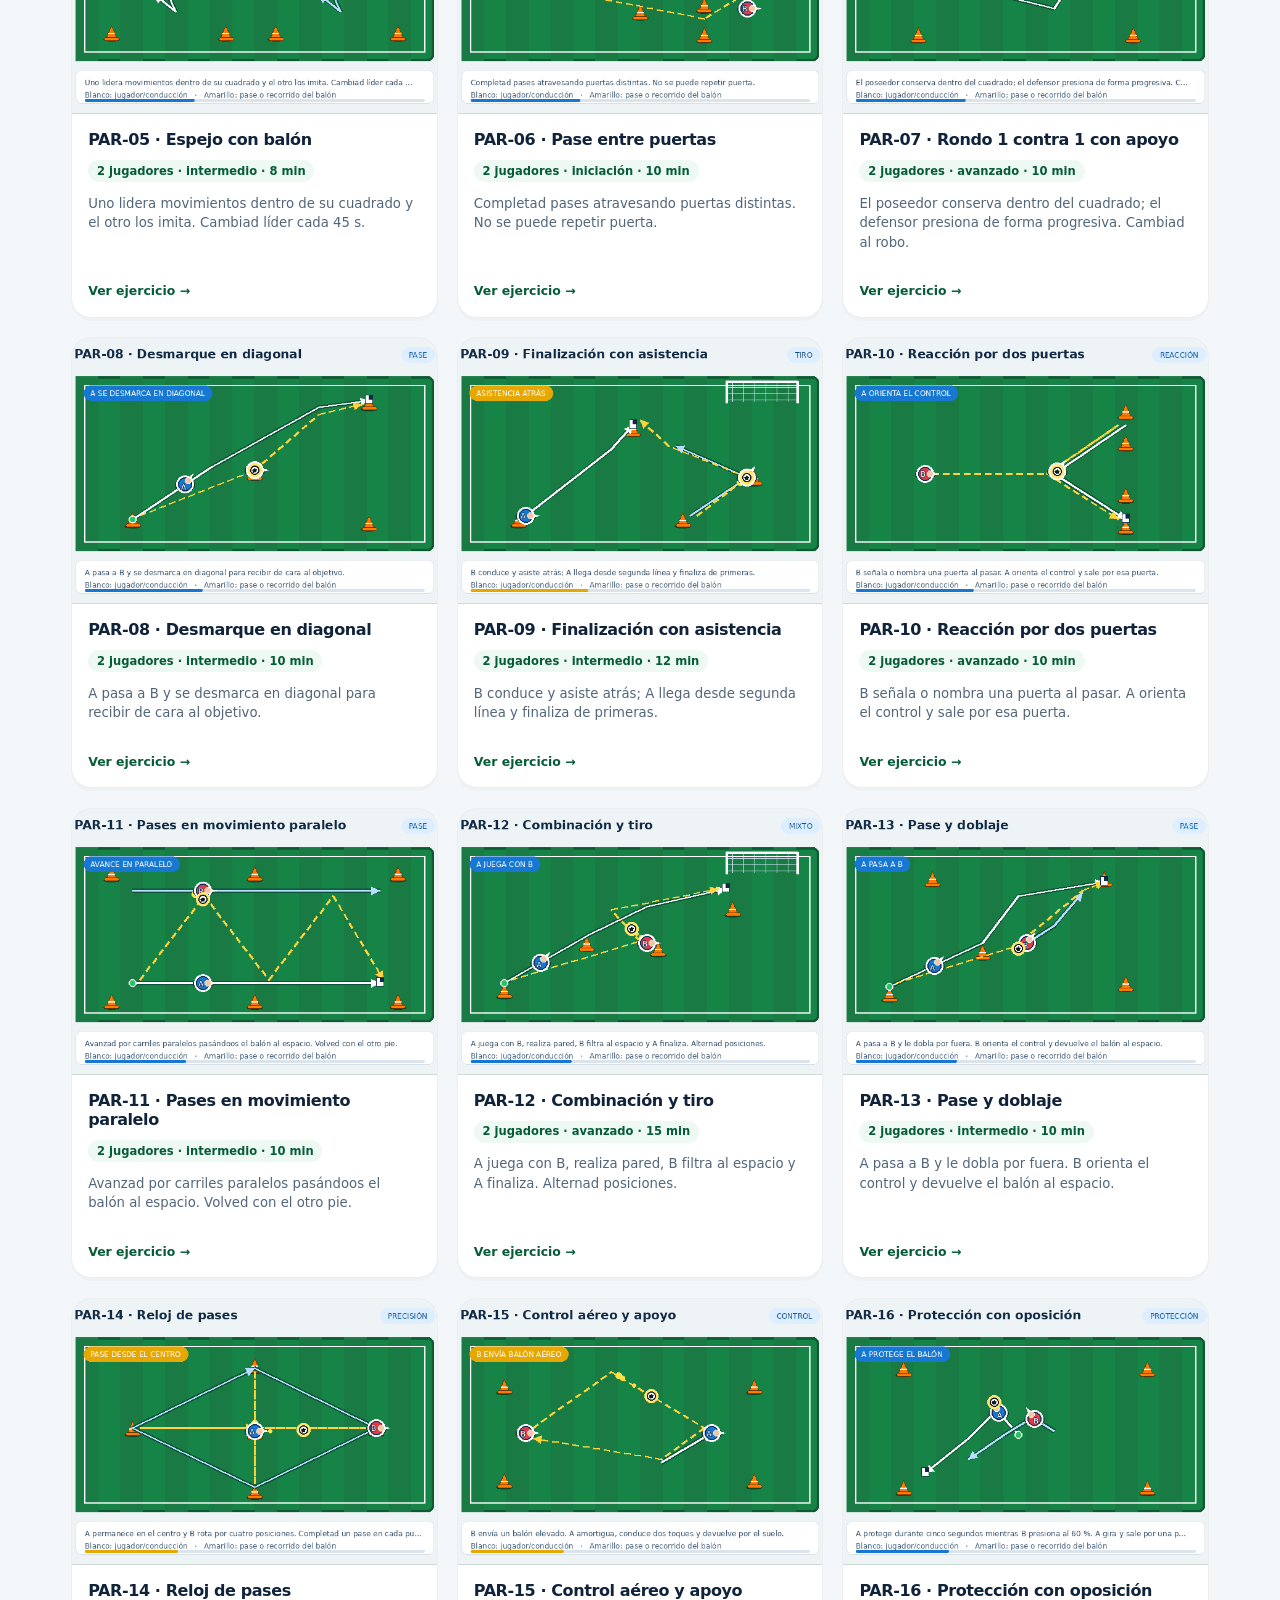
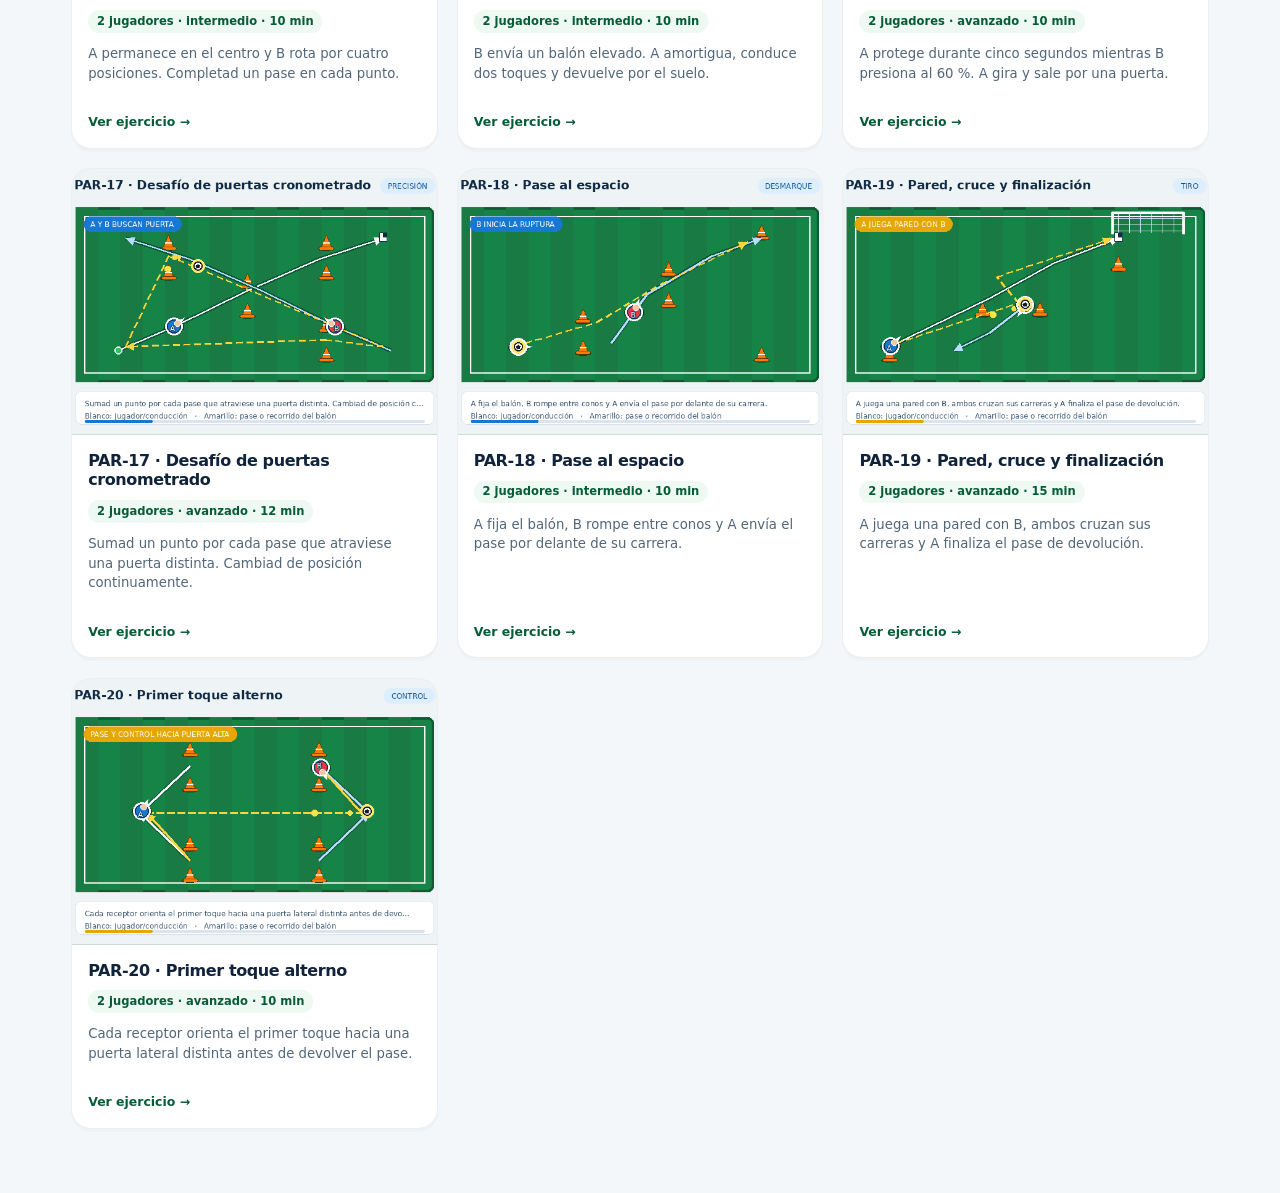
==== commit d55cce94: "Mejora la experiencia de entrenamiento" ====
--- a/index.html
+++ b/index.html
@@ -1 +1 @@
-<!doctype html><html lang="es"><meta charset="utf-8"><meta name="viewport" content="width=device-width"><title>Tecnificación de fútbol · SVG + GIF</title><style>*{box-sizing:border-box}body{margin:0;font:16px system-ui;background:#eef3f6;color:#102a43}header{background:linear-gradient(135deg,#102a43,#145da0);color:white;padding:30px max(20px,5vw)}h1{margin:0 0 8px}header p{margin:0;color:#dceeff}header a{display:inline-block;margin-top:16px;padding:9px 14px;border-radius:9px;background:white;color:#145da0;text-decoration:none;font-weight:700}.filters{position:sticky;top:0;background:#fffe;padding:14px max(20px,5vw);display:flex;flex-wrap:wrap;gap:10px;box-shadow:0 2px 12px #0002;z-index:2;backdrop-filter:blur(10px)}select{padding:10px;border:1px solid #ccd6df;border-radius:8px;background:white}main{padding:24px max(20px,5vw);display:grid;grid-template-columns:repeat(auto-fit,minmax(320px,1fr));gap:18px}.card{background:white;border-radius:16px;overflow:hidden;box-shadow:0 6px 24px #102a4318;transition:.2s}.card:hover{transform:translateY(-3px);box-shadow:0 10px 30px #102a4328}.card img{width:100%;display:block}.card div{padding:14px}.card span{display:block;color:#486581;margin-top:6px}.card p{font-size:14px;line-height:1.45}.hide{display:none}</style><header><h1>Tecnificación de fútbol</h1><p>40 ejercicios animados: 20 individuales y 20 por parejas</p><a href="planes.html">Ver planes de 3 días por semana</a></header><div class="filters"><select id="p"><option value="">Jugadores: todos</option><option value="1">1 jugador</option><option value="2">2 jugadores</option></select><select id="n"><option value="">Nivel: todos</option><option>iniciación</option><option>intermedio</option><option>avanzado</option></select><select id="o"><option value="">Objetivo: todos</option><option>conducción</option><option>giros</option><option>pase</option><option>control</option><option>coordinación</option><option>tiro</option><option>protección</option><option>mixto</option><option>dominio</option><option>reacción</option><option>regate</option><option>pared</option><option>precisión</option><option>desmarque</option></select></div><main><article class="card" data-p="1" data-o="conducción" data-n="iniciación"><img loading="lazy" src="gif/ind-01-conduccion-en-slalom.gif" alt="Conducción en slalom"><div><b>IND-01 · Conducción en slalom</b><span>1 jugador · iniciación · 10 min</span><p>Conduce en zigzag usando interior y exterior. Regresa por fuera a ritmo suave.</p><p><b>Secuencia:</b> Conducción técnica → Cambio o gesto → Salida controlada</p><p><b>Secuencia:</b> Conducción técnica → Cambio o gesto → Salida controlada</p></div></article><article class="card" data-p="1" data-o="conducción" data-n="iniciación"><img loading="lazy" src="gif/ind-02-ocho-entre-conos.gif" alt="Ocho entre conos"><div><b>IND-02 · Ocho entre conos</b><span>1 jugador · iniciación · 8 min</span><p>Dibuja ochos cortos alrededor de los conos. Cambia de pie cada vuelta.</p><p><b>Secuencia:</b> Conducción técnica → Cambio o gesto → Salida controlada</p><p><b>Secuencia:</b> Conducción técnica → Cambio o gesto → Salida controlada</p></div></article><article class="card" data-p="1" data-o="giros" data-n="intermedio"><img loading="lazy" src="gif/ind-03-cuadrado-de-giros.gif" alt="Cuadrado de giros"><div><b>IND-03 · Cuadrado de giros</b><span>1 jugador · intermedio · 10 min</span><p>Conduce hasta cada esquina y ejecuta un giro diferente: interior, exterior, planta y Cruyff.</p><p><b>Secuencia:</b> Conducción técnica → Cambio o gesto → Salida controlada</p><p><b>Secuencia:</b> Conducción técnica → Cambio o gesto → Salida controlada</p></div></article><article class="card" data-p="1" data-o="pase" data-n="iniciación"><img loading="lazy" src="gif/ind-04-puertas-de-precision.gif" alt="Puertas de precisión"><div><b>IND-04 · Puertas de precisión</b><span>1 jugador · iniciación · 10 min</span><p>Pasa el balón por cada puerta contra la pared y controla orientado hacia la siguiente.</p><p><b>Secuencia:</b> Conduce a la puerta → Pase a la pared → Control hacia la siguiente</p><p><b>Secuencia:</b> Conduce a la puerta → Pase a la pared → Control hacia la siguiente</p></div></article><article class="card" data-p="1" data-o="control" data-n="intermedio"><img loading="lazy" src="gif/ind-05-control-orientado-180-.gif" alt="Control orientado 180°"><div><b>IND-05 · Control orientado 180°</b><span>1 jugador · intermedio · 8 min</span><p>Pasa a la pared, perfílate y orienta el control hacia el cono opuesto.</p><p><b>Secuencia:</b> Pase a la pared → Perfil corporal → Control orientado 180°</p><p><b>Secuencia:</b> Pase a la pared → Perfil corporal → Control orientado 180°</p></div></article><article class="card" data-p="1" data-o="conducción" data-n="intermedio"><img loading="lazy" src="gif/ind-06-rombo-tecnico.gif" alt="Rombo técnico"><div><b>IND-06 · Rombo técnico</b><span>1 jugador · intermedio · 12 min</span><p>Recorre el rombo. En cada cono realiza finta, cambio de dirección y aceleración.</p><p><b>Secuencia:</b> Conducción técnica → Cambio o gesto → Salida controlada</p><p><b>Secuencia:</b> Conducción técnica → Cambio o gesto → Salida controlada</p></div></article><article class="card" data-p="1" data-o="coordinación" data-n="iniciación"><img loading="lazy" src="gif/ind-07-escalera-de-dominio.gif" alt="Escalera de dominio"><div><b>IND-07 · Escalera de dominio</b><span>1 jugador · iniciación · 10 min</span><p>Avanza por la escalera con balón: planta-planta, interiores y arrastres laterales.</p><p><b>Secuencia:</b> Conducción técnica → Cambio o gesto → Salida controlada</p><p><b>Secuencia:</b> Conducción técnica → Cambio o gesto → Salida controlada</p></div></article><article class="card" data-p="1" data-o="tiro" data-n="intermedio"><img loading="lazy" src="gif/ind-08-finalizacion-tras-recorte.gif" alt="Finalización tras recorte"><div><b>IND-08 · Finalización tras recorte</b><span>1 jugador · intermedio · 12 min</span><p>Slalom corto, recorte al último cono y tiro al palo largo. Alterna lado y pie.</p><p><b>Secuencia:</b> Slalom → Recorte → Tiro al palo largo</p><p><b>Secuencia:</b> Slalom → Recorte → Tiro al palo largo</p></div></article><article class="card" data-p="1" data-o="conducción" data-n="intermedio"><img loading="lazy" src="gif/ind-09-y-de-cambios-de-ritmo.gif" alt="Y de cambios de ritmo"><div><b>IND-09 · Y de cambios de ritmo</b><span>1 jugador · intermedio · 10 min</span><p>Conduce al cono central, realiza una finta y acelera por una de las dos salidas.</p><p><b>Secuencia:</b> Conducción técnica → Cambio o gesto → Salida controlada</p><p><b>Secuencia:</b> Conducción técnica → Cambio o gesto → Salida controlada</p></div></article><article class="card" data-p="1" data-o="control" data-n="avanzado"><img loading="lazy" src="gif/ind-10-primer-toque-por-colores.gif" alt="Primer toque por colores"><div><b>IND-10 · Primer toque por colores</b><span>1 jugador · avanzado · 10 min</span><p>Pasa a la pared y orienta el primer toque hacia un color elegido antes del rebote.</p><p><b>Secuencia:</b> Pase a la pared → Escanea el color → Primer toque hacia la puerta</p><p><b>Secuencia:</b> Pase a la pared → Escanea el color → Primer toque hacia la puerta</p></div></article><article class="card" data-p="1" data-o="protección" data-n="intermedio"><img loading="lazy" src="gif/ind-11-proteccion-y-giro.gif" alt="Protección y giro"><div><b>IND-11 · Protección y giro</b><span>1 jugador · intermedio · 10 min</span><p>Protege el balón junto al cono central durante tres toques, gira y acelera a una salida.</p><p><b>Secuencia:</b> Conducción técnica → Cambio o gesto → Salida controlada</p><p><b>Secuencia:</b> Conducción técnica → Cambio o gesto → Salida controlada</p></div></article><article class="card" data-p="1" data-o="mixto" data-n="avanzado"><img loading="lazy" src="gif/ind-12-circuito-tecnico-completo.gif" alt="Circuito técnico completo"><div><b>IND-12 · Circuito técnico completo</b><span>1 jugador · avanzado · 15 min</span><p>Slalom, pared, control orientado y finalización. Cronometra cada vuelta sin perder precisión.</p><p><b>Secuencia:</b> Slalom → Pared y control → Finalización</p><p><b>Secuencia:</b> Slalom → Pared y control → Finalización</p></div></article><article class="card" data-p="1" data-o="dominio" data-n="iniciación"><img loading="lazy" src="gif/ind-13-v-con-la-planta.gif" alt="V con la planta"><div><b>IND-13 · V con la planta</b><span>1 jugador · iniciación · 8 min</span><p>Arrastra el balón hacia ti con la planta y empújalo en diagonal con el interior, formando una V.</p><p><b>Secuencia:</b> Conducción técnica → Cambio o gesto → Salida controlada</p><p><b>Secuencia:</b> Conducción técnica → Cambio o gesto → Salida controlada</p></div></article><article class="card" data-p="1" data-o="giros" data-n="intermedio"><img loading="lazy" src="gif/ind-14-recorrido-en-l.gif" alt="Recorrido en L"><div><b>IND-14 · Recorrido en L</b><span>1 jugador · intermedio · 10 min</span><p>Conduce por la L, frena con la planta en la esquina y acelera con el pie contrario.</p><p><b>Secuencia:</b> Conducción técnica → Cambio o gesto → Salida controlada</p><p><b>Secuencia:</b> Conducción técnica → Cambio o gesto → Salida controlada</p></div></article><article class="card" data-p="1" data-o="reacción" data-n="intermedio"><img loading="lazy" src="gif/ind-15-caza-de-puertas.gif" alt="Caza de puertas"><div><b>IND-15 · Caza de puertas</b><span>1 jugador · intermedio · 10 min</span><p>Cruza todas las puertas en orden variable. Antes de cada salida levanta la cabeza y elige la siguiente.</p><p><b>Secuencia:</b> Conducción técnica → Cambio o gesto → Salida controlada</p><p><b>Secuencia:</b> Conducción técnica → Cambio o gesto → Salida controlada</p></div></article><article class="card" data-p="1" data-o="conducción" data-n="intermedio"><img loading="lazy" src="gif/ind-16-circuito-de-pierna-debil.gif" alt="Circuito de pierna débil"><div><b>IND-16 · Circuito de pierna débil</b><span>1 jugador · intermedio · 12 min</span><p>Completa el circuito usando únicamente el pie menos hábil: conducción, giro y pase final.</p><p><b>Secuencia:</b> Solo pie débil → Giro con planta → Pase final</p><p><b>Secuencia:</b> Solo pie débil → Giro con planta → Pase final</p></div></article><article class="card" data-p="1" data-o="pase" data-n="avanzado"><img loading="lazy" src="gif/ind-17-pared-a-un-toque.gif" alt="Pared a un toque"><div><b>IND-17 · Pared a un toque</b><span>1 jugador · avanzado · 10 min</span><p>Desplázate lateralmente y devuelve de primeras contra la pared sin detener el balón.</p><p><b>Secuencia:</b> Pase de primeras → Desplazamiento lateral → Repite sin detener el balón</p><p><b>Secuencia:</b> Pase de primeras → Desplazamiento lateral → Repite sin detener el balón</p></div></article><article class="card" data-p="1" data-o="regate" data-n="intermedio"><img loading="lazy" src="gif/ind-18-doble-finta-corporal.gif" alt="Doble finta corporal"><div><b>IND-18 · Doble finta corporal</b><span>1 jugador · intermedio · 10 min</span><p>Ataca cada cono, realiza dos fintas de cuerpo y sal por el lado contrario con tres pasos rápidos.</p><p><b>Secuencia:</b> Conducción técnica → Cambio o gesto → Salida controlada</p><p><b>Secuencia:</b> Conducción técnica → Cambio o gesto → Salida controlada</p></div></article><article class="card" data-p="1" data-o="giros" data-n="avanzado"><img loading="lazy" src="gif/ind-19-giros-explosivos-4x4.gif" alt="Giros explosivos 4x4"><div><b>IND-19 · Giros explosivos 4x4</b><span>1 jugador · avanzado · 10 min</span><p>Parte del centro, gira en cada cono exterior y vuelve acelerando. Usa un giro distinto en cada salida.</p><p><b>Secuencia:</b> Conducción técnica → Cambio o gesto → Salida controlada</p><p><b>Secuencia:</b> Conducción técnica → Cambio o gesto → Salida controlada</p></div></article><article class="card" data-p="1" data-o="tiro" data-n="avanzado"><img loading="lazy" src="gif/ind-20-finalizacion-con-ambos-pies.gif" alt="Finalización con ambos pies"><div><b>IND-20 · Finalización con ambos pies</b><span>1 jugador · avanzado · 15 min</span><p>Alterna entrada por izquierda y derecha, orienta el último control y finaliza con el pie exterior.</p><p><b>Secuencia:</b> Entrada izquierda y tiro → Cambio de lado → Entrada derecha y tiro</p><p><b>Secuencia:</b> Entrada izquierda y tiro → Cambio de lado → Entrada derecha y tiro</p></div></article><article class="card" data-p="2" data-o="pase" data-n="iniciación"><img loading="lazy" src="gif/par-01-pase-y-sigue-triangular.gif" alt="Pase y sigue triangular"><div><b>PAR-01 · Pase y sigue triangular</b><span>2 jugadores · iniciación · 10 min</span><p>Pasa al compañero y ocupa el siguiente cono. Ambos rotan continuamente por el triángulo.</p><p><b>Secuencia:</b> A pasa a B → A ocupa el vértice libre → B pasa a A</p><p><b>Secuencia:</b> A pasa a B → A ocupa el vértice libre → B pasa a A</p></div></article><article class="card" data-p="2" data-o="pase" data-n="iniciación"><img loading="lazy" src="gif/par-02-pases-a-dos-toques.gif" alt="Pases a dos toques"><div><b>PAR-02 · Pases a dos toques</b><span>2 jugadores · iniciación · 8 min</span><p>Control orientado con un pie y pase con el otro. Cambiad perfil cada minuto.</p><p><b>Secuencia:</b> Control orientado → Pase con el otro pie → Cambio de receptor</p><p><b>Secuencia:</b> Control orientado → Pase con el otro pie → Cambio de receptor</p></div></article><article class="card" data-p="2" data-o="pared" data-n="intermedio"><img loading="lazy" src="gif/par-03-pared-y-devolucion.gif" alt="Pared y devolución"><div><b>PAR-03 · Pared y devolución</b><span>2 jugadores · intermedio · 10 min</span><p>A pasa, acelera por fuera del cono y recibe la devolución de B al espacio.</p><p><b>Secuencia:</b> A pasa a B → A acelera por fuera → B devuelve al espacio</p><p><b>Secuencia:</b> A pasa a B → A acelera por fuera → B devuelve al espacio</p></div></article><article class="card" data-p="2" data-o="control" data-n="intermedio"><img loading="lazy" src="gif/par-04-control-cruzado.gif" alt="Control cruzado"><div><b>PAR-04 · Control cruzado</b><span>2 jugadores · intermedio · 10 min</span><p>B pasa a A; A controla cruzando la puerta y devuelve desde el otro lado. Alternad roles.</p><p><b>Secuencia:</b> B pasa a A → A cruza la puerta con el control → A devuelve a B</p><p><b>Secuencia:</b> B pasa a A → A cruza la puerta con el control → A devuelve a B</p></div></article><article class="card" data-p="2" data-o="conducción" data-n="intermedio"><img loading="lazy" src="gif/par-05-espejo-con-balon.gif" alt="Espejo con balón"><div><b>PAR-05 · Espejo con balón</b><span>2 jugadores · intermedio · 8 min</span><p>Uno lidera movimientos dentro de su cuadrado y el otro los imita. Cambiad líder cada 45 s.</p><p><b>Secuencia:</b> A lidera → B copia el gesto → Cambio de dirección sincronizado</p><p><b>Secuencia:</b> A lidera → B copia el gesto → Cambio de dirección sincronizado</p></div></article><article class="card" data-p="2" data-o="precisión" data-n="iniciación"><img loading="lazy" src="gif/par-06-pase-entre-puertas.gif" alt="Pase entre puertas"><div><b>PAR-06 · Pase entre puertas</b><span>2 jugadores · iniciación · 10 min</span><p>Completad pases atravesando puertas distintas. No se puede repetir puerta.</p><p><b>Secuencia:</b> A elige una puerta → Pase a B → B cambia de puerta y devuelve</p><p><b>Secuencia:</b> A elige una puerta → Pase a B → B cambia de puerta y devuelve</p></div></article><article class="card" data-p="2" data-o="protección" data-n="avanzado"><img loading="lazy" src="gif/par-07-rondo-1-contra-1-con-apoyo.gif" alt="Rondo 1 contra 1 con apoyo"><div><b>PAR-07 · Rondo 1 contra 1 con apoyo</b><span>2 jugadores · avanzado · 10 min</span><p>El poseedor conserva dentro del cuadrado; el defensor presiona de forma progresiva. Cambiad al robo.</p><p><b>Secuencia:</b> A protege y cambia de dirección → B presiona progresivamente → Cambio de rol al robo</p><p><b>Secuencia:</b> A protege y cambia de dirección → B presiona progresivamente → Cambio de rol al robo</p></div></article><article class="card" data-p="2" data-o="pase" data-n="intermedio"><img loading="lazy" src="gif/par-08-desmarque-en-diagonal.gif" alt="Desmarque en diagonal"><div><b>PAR-08 · Desmarque en diagonal</b><span>2 jugadores · intermedio · 10 min</span><p>A pasa a B y se desmarca en diagonal para recibir de cara al objetivo.</p><p><b>Secuencia:</b> A pasa a B → A se desmarca en diagonal → B devuelve al espacio</p><p><b>Secuencia:</b> A pasa a B → A se desmarca en diagonal → B devuelve al espacio</p></div></article><article class="card" data-p="2" data-o="tiro" data-n="intermedio"><img loading="lazy" src="gif/par-09-finalizacion-con-asistencia.gif" alt="Finalización con asistencia"><div><b>PAR-09 · Finalización con asistencia</b><span>2 jugadores · intermedio · 12 min</span><p>B conduce y asiste atrás; A llega desde segunda línea y finaliza de primeras.</p><p><b>Secuencia:</b> B conduce → Asistencia atrás → A llega y finaliza</p><p><b>Secuencia:</b> B conduce → Asistencia atrás → A llega y finaliza</p></div></article><article class="card" data-p="2" data-o="reacción" data-n="avanzado"><img loading="lazy" src="gif/par-10-reaccion-por-dos-puertas.gif" alt="Reacción por dos puertas"><div><b>PAR-10 · Reacción por dos puertas</b><span>2 jugadores · avanzado · 10 min</span><p>B señala o nombra una puerta al pasar. A orienta el control y sale por esa puerta.</p><p><b>Secuencia:</b> B indica puerta y pasa → A orienta el control → A sale por la puerta</p><p><b>Secuencia:</b> B indica puerta y pasa → A orienta el control → A sale por la puerta</p></div></article><article class="card" data-p="2" data-o="pase" data-n="intermedio"><img loading="lazy" src="gif/par-11-pases-en-movimiento-paralelo.gif" alt="Pases en movimiento paralelo"><div><b>PAR-11 · Pases en movimiento paralelo</b><span>2 jugadores · intermedio · 10 min</span><p>Avanzad por carriles paralelos pasándoos el balón al espacio. Volved con el otro pie.</p><p><b>Secuencia:</b> Avance en paralelo → Pase al espacio → Receptor acompaña la carrera</p><p><b>Secuencia:</b> Avance en paralelo → Pase al espacio → Receptor acompaña la carrera</p></div></article><article class="card" data-p="2" data-o="mixto" data-n="avanzado"><img loading="lazy" src="gif/par-12-combinacion-y-tiro.gif" alt="Combinación y tiro"><div><b>PAR-12 · Combinación y tiro</b><span>2 jugadores · avanzado · 15 min</span><p>A juega con B, realiza pared, B filtra al espacio y A finaliza. Alternad posiciones.</p><p><b>Secuencia:</b> A juega con B → Pared y desmarque → A controla y finaliza</p><p><b>Secuencia:</b> A juega con B → Pared y desmarque → A controla y finaliza</p></div></article><article class="card" data-p="2" data-o="pase" data-n="intermedio"><img loading="lazy" src="gif/par-13-pase-y-doblaje.gif" alt="Pase y doblaje"><div><b>PAR-13 · Pase y doblaje</b><span>2 jugadores · intermedio · 10 min</span><p>A pasa a B y le dobla por fuera. B orienta el control y devuelve el balón al espacio.</p><p><b>Secuencia:</b> A pasa a B → A dobla por fuera → B devuelve al espacio</p><p><b>Secuencia:</b> A pasa a B → A dobla por fuera → B devuelve al espacio</p></div></article><article class="card" data-p="2" data-o="precisión" data-n="intermedio"><img loading="lazy" src="gif/par-14-reloj-de-pases.gif" alt="Reloj de pases"><div><b>PAR-14 · Reloj de pases</b><span>2 jugadores · intermedio · 10 min</span><p>A permanece en el centro y B rota por cuatro posiciones. Completad un pase en cada punto.</p><p><b>Secuencia:</b> Pase desde el centro → B cambia de posición → Devolución y siguiente punto</p><p><b>Secuencia:</b> Pase desde el centro → B cambia de posición → Devolución y siguiente punto</p></div></article><article class="card" data-p="2" data-o="control" data-n="intermedio"><img loading="lazy" src="gif/par-15-control-aereo-y-apoyo.gif" alt="Control aéreo y apoyo"><div><b>PAR-15 · Control aéreo y apoyo</b><span>2 jugadores · intermedio · 10 min</span><p>B envía un balón elevado. A amortigua, conduce dos toques y devuelve por el suelo.</p><p><b>Secuencia:</b> B envía balón aéreo → A amortigua y conduce → Devolución por el suelo</p><p><b>Secuencia:</b> B envía balón aéreo → A amortigua y conduce → Devolución por el suelo</p></div></article><article class="card" data-p="2" data-o="protección" data-n="avanzado"><img loading="lazy" src="gif/par-16-proteccion-con-oposicion.gif" alt="Protección con oposición"><div><b>PAR-16 · Protección con oposición</b><span>2 jugadores · avanzado · 10 min</span><p>A protege durante cinco segundos mientras B presiona al 60 %. A gira y sale por una puerta.</p><p><b>Secuencia:</b> A protege el balón → B presiona sin robar → A gira y sale por la puerta</p><p><b>Secuencia:</b> A protege el balón → B presiona sin robar → A gira y sale por la puerta</p></div></article><article class="card" data-p="2" data-o="precisión" data-n="avanzado"><img loading="lazy" src="gif/par-17-desafio-de-puertas-cronometrado.gif" alt="Desafío de puertas cronometrado"><div><b>PAR-17 · Desafío de puertas cronometrado</b><span>2 jugadores · avanzado · 12 min</span><p>Sumad un punto por cada pase que atraviese una puerta distinta. Cambiad de posición continuamente.</p><p><b>Secuencia:</b> A y B buscan puerta → Pase válido suma punto → Reposición para otra puerta</p><p><b>Secuencia:</b> A y B buscan puerta → Pase válido suma punto → Reposición para otra puerta</p></div></article><article class="card" data-p="2" data-o="desmarque" data-n="intermedio"><img loading="lazy" src="gif/par-18-pase-al-espacio.gif" alt="Pase al espacio"><div><b>PAR-18 · Pase al espacio</b><span>2 jugadores · intermedio · 10 min</span><p>A fija el balón, B rompe entre conos y A envía el pase por delante de su carrera.</p><p><b>Secuencia:</b> B inicia la ruptura → A espera y temporiza → Pase por delante de B</p><p><b>Secuencia:</b> B inicia la ruptura → A espera y temporiza → Pase por delante de B</p></div></article><article class="card" data-p="2" data-o="tiro" data-n="avanzado"><img loading="lazy" src="gif/par-19-pared-cruce-y-finalizacion.gif" alt="Pared, cruce y finalización"><div><b>PAR-19 · Pared, cruce y finalización</b><span>2 jugadores · avanzado · 15 min</span><p>A juega una pared con B, ambos cruzan sus carreras y A finaliza el pase de devolución.</p><p><b>Secuencia:</b> A juega pared con B → Carreras cruzadas → Devolución y tiro</p><p><b>Secuencia:</b> A juega pared con B → Carreras cruzadas → Devolución y tiro</p></div></article><article class="card" data-p="2" data-o="control" data-n="avanzado"><img loading="lazy" src="gif/par-20-primer-toque-alterno.gif" alt="Primer toque alterno"><div><b>PAR-20 · Primer toque alterno</b><span>2 jugadores · avanzado · 10 min</span><p>Cada receptor orienta el primer toque hacia una puerta lateral distinta antes de devolver el pase.</p><p><b>Secuencia:</b> Pase y control hacia puerta alta → Devolución → Control alterno hacia puerta baja</p><p><b>Secuencia:</b> Pase y control hacia puerta alta → Devolución → Control alterno hacia puerta baja</p></div></article></main><script>const q=s=>document.querySelector(s),f=()=>document.querySelectorAll('.card').forEach(c=>c.classList.toggle('hide',(q('#p').value&&c.dataset.p!=q('#p').value)||(q('#n').value&&c.dataset.n!=q('#n').value)||(q('#o').value&&c.dataset.o!=q('#o').value)));document.querySelectorAll('select').forEach(x=>x.onchange=f)</script></html>+<!doctype html><html lang="es"><meta charset="utf-8"><meta name="viewport" content="width=device-width"><title>Tecnificación de fútbol · SVG + GIF</title><style>*{box-sizing:border-box}body{margin:0;font:16px system-ui;background:#eef3f6;color:#102a43}header{background:linear-gradient(135deg,#102a43,#145da0);color:white;padding:30px max(20px,5vw)}h1{margin:0 0 8px}header p{margin:0;color:#dceeff}header a{display:inline-block;margin-top:16px;padding:9px 14px;border-radius:9px;background:white;color:#145da0;text-decoration:none;font-weight:700}.filters{position:sticky;top:0;background:#fffe;padding:14px max(20px,5vw);display:flex;flex-wrap:wrap;gap:10px;box-shadow:0 2px 12px #0002;z-index:2;backdrop-filter:blur(10px)}select{padding:10px;border:1px solid #ccd6df;border-radius:8px;background:white}main{padding:24px max(20px,5vw);display:grid;grid-template-columns:repeat(auto-fit,minmax(320px,1fr));gap:18px}.card{background:white;border-radius:16px;overflow:hidden;box-shadow:0 6px 24px #102a4318;transition:.2s}.card:hover{transform:translateY(-3px);box-shadow:0 10px 30px #102a4328}.card img{width:100%;display:block}.card div{padding:14px}.card span{display:block;color:#486581;margin-top:6px}.card p{font-size:14px;line-height:1.45}.hide{display:none}</style><link rel="stylesheet" href="ui.css"><header><h1>Tecnificación de fútbol</h1><p>40 ejercicios animados: 20 individuales y 20 por parejas</p><a href="planes.html">Ver planes de 3 días por semana</a></header><div class="filters"><select id="p"><option value="">Jugadores: todos</option><option value="1">1 jugador</option><option value="2">2 jugadores</option></select><select id="n"><option value="">Nivel: todos</option><option>iniciación</option><option>intermedio</option><option>avanzado</option></select><select id="o"><option value="">Objetivo: todos</option><option>conducción</option><option>giros</option><option>pase</option><option>control</option><option>coordinación</option><option>tiro</option><option>protección</option><option>mixto</option><option>dominio</option><option>reacción</option><option>regate</option><option>pared</option><option>precisión</option><option>desmarque</option></select></div><main><article class="card" data-p="1" data-o="conducción" data-n="iniciación"><img loading="lazy" src="gif/ind-01-conduccion-en-slalom.gif" alt="Conducción en slalom"><div><b>IND-01 · Conducción en slalom</b><span>1 jugador · iniciación · 10 min</span><p>Conduce en zigzag usando interior y exterior. Regresa por fuera a ritmo suave.</p><p><b>Secuencia:</b> Conducción técnica → Cambio o gesto → Salida controlada</p><p><b>Secuencia:</b> Conducción técnica → Cambio o gesto → Salida controlada</p></div></article><article class="card" data-p="1" data-o="conducción" data-n="iniciación"><img loading="lazy" src="gif/ind-02-ocho-entre-conos.gif" alt="Ocho entre conos"><div><b>IND-02 · Ocho entre conos</b><span>1 jugador · iniciación · 8 min</span><p>Dibuja ochos cortos alrededor de los conos. Cambia de pie cada vuelta.</p><p><b>Secuencia:</b> Conducción técnica → Cambio o gesto → Salida controlada</p><p><b>Secuencia:</b> Conducción técnica → Cambio o gesto → Salida controlada</p></div></article><article class="card" data-p="1" data-o="giros" data-n="intermedio"><img loading="lazy" src="gif/ind-03-cuadrado-de-giros.gif" alt="Cuadrado de giros"><div><b>IND-03 · Cuadrado de giros</b><span>1 jugador · intermedio · 10 min</span><p>Conduce hasta cada esquina y ejecuta un giro diferente: interior, exterior, planta y Cruyff.</p><p><b>Secuencia:</b> Conducción técnica → Cambio o gesto → Salida controlada</p><p><b>Secuencia:</b> Conducción técnica → Cambio o gesto → Salida controlada</p></div></article><article class="card" data-p="1" data-o="pase" data-n="iniciación"><img loading="lazy" src="gif/ind-04-puertas-de-precision.gif" alt="Puertas de precisión"><div><b>IND-04 · Puertas de precisión</b><span>1 jugador · iniciación · 10 min</span><p>Pasa el balón por cada puerta contra la pared y controla orientado hacia la siguiente.</p><p><b>Secuencia:</b> Conduce a la puerta → Pase a la pared → Control hacia la siguiente</p><p><b>Secuencia:</b> Conduce a la puerta → Pase a la pared → Control hacia la siguiente</p></div></article><article class="card" data-p="1" data-o="control" data-n="intermedio"><img loading="lazy" src="gif/ind-05-control-orientado-180-.gif" alt="Control orientado 180°"><div><b>IND-05 · Control orientado 180°</b><span>1 jugador · intermedio · 8 min</span><p>Pasa a la pared, perfílate y orienta el control hacia el cono opuesto.</p><p><b>Secuencia:</b> Pase a la pared → Perfil corporal → Control orientado 180°</p><p><b>Secuencia:</b> Pase a la pared → Perfil corporal → Control orientado 180°</p></div></article><article class="card" data-p="1" data-o="conducción" data-n="intermedio"><img loading="lazy" src="gif/ind-06-rombo-tecnico.gif" alt="Rombo técnico"><div><b>IND-06 · Rombo técnico</b><span>1 jugador · intermedio · 12 min</span><p>Recorre el rombo. En cada cono realiza finta, cambio de dirección y aceleración.</p><p><b>Secuencia:</b> Conducción técnica → Cambio o gesto → Salida controlada</p><p><b>Secuencia:</b> Conducción técnica → Cambio o gesto → Salida controlada</p></div></article><article class="card" data-p="1" data-o="coordinación" data-n="iniciación"><img loading="lazy" src="gif/ind-07-escalera-de-dominio.gif" alt="Escalera de dominio"><div><b>IND-07 · Escalera de dominio</b><span>1 jugador · iniciación · 10 min</span><p>Avanza por la escalera con balón: planta-planta, interiores y arrastres laterales.</p><p><b>Secuencia:</b> Conducción técnica → Cambio o gesto → Salida controlada</p><p><b>Secuencia:</b> Conducción técnica → Cambio o gesto → Salida controlada</p></div></article><article class="card" data-p="1" data-o="tiro" data-n="intermedio"><img loading="lazy" src="gif/ind-08-finalizacion-tras-recorte.gif" alt="Finalización tras recorte"><div><b>IND-08 · Finalización tras recorte</b><span>1 jugador · intermedio · 12 min</span><p>Slalom corto, recorte al último cono y tiro al palo largo. Alterna lado y pie.</p><p><b>Secuencia:</b> Slalom → Recorte → Tiro al palo largo</p><p><b>Secuencia:</b> Slalom → Recorte → Tiro al palo largo</p></div></article><article class="card" data-p="1" data-o="conducción" data-n="intermedio"><img loading="lazy" src="gif/ind-09-y-de-cambios-de-ritmo.gif" alt="Y de cambios de ritmo"><div><b>IND-09 · Y de cambios de ritmo</b><span>1 jugador · intermedio · 10 min</span><p>Conduce al cono central, realiza una finta y acelera por una de las dos salidas.</p><p><b>Secuencia:</b> Conducción técnica → Cambio o gesto → Salida controlada</p><p><b>Secuencia:</b> Conducción técnica → Cambio o gesto → Salida controlada</p></div></article><article class="card" data-p="1" data-o="control" data-n="avanzado"><img loading="lazy" src="gif/ind-10-primer-toque-por-colores.gif" alt="Primer toque por colores"><div><b>IND-10 · Primer toque por colores</b><span>1 jugador · avanzado · 10 min</span><p>Pasa a la pared y orienta el primer toque hacia un color elegido antes del rebote.</p><p><b>Secuencia:</b> Pase a la pared → Escanea el color → Primer toque hacia la puerta</p><p><b>Secuencia:</b> Pase a la pared → Escanea el color → Primer toque hacia la puerta</p></div></article><article class="card" data-p="1" data-o="protección" data-n="intermedio"><img loading="lazy" src="gif/ind-11-proteccion-y-giro.gif" alt="Protección y giro"><div><b>IND-11 · Protección y giro</b><span>1 jugador · intermedio · 10 min</span><p>Protege el balón junto al cono central durante tres toques, gira y acelera a una salida.</p><p><b>Secuencia:</b> Conducción técnica → Cambio o gesto → Salida controlada</p><p><b>Secuencia:</b> Conducción técnica → Cambio o gesto → Salida controlada</p></div></article><article class="card" data-p="1" data-o="mixto" data-n="avanzado"><img loading="lazy" src="gif/ind-12-circuito-tecnico-completo.gif" alt="Circuito técnico completo"><div><b>IND-12 · Circuito técnico completo</b><span>1 jugador · avanzado · 15 min</span><p>Slalom, pared, control orientado y finalización. Cronometra cada vuelta sin perder precisión.</p><p><b>Secuencia:</b> Slalom → Pared y control → Finalización</p><p><b>Secuencia:</b> Slalom → Pared y control → Finalización</p></div></article><article class="card" data-p="1" data-o="dominio" data-n="iniciación"><img loading="lazy" src="gif/ind-13-v-con-la-planta.gif" alt="V con la planta"><div><b>IND-13 · V con la planta</b><span>1 jugador · iniciación · 8 min</span><p>Arrastra el balón hacia ti con la planta y empújalo en diagonal con el interior, formando una V.</p><p><b>Secuencia:</b> Conducción técnica → Cambio o gesto → Salida controlada</p><p><b>Secuencia:</b> Conducción técnica → Cambio o gesto → Salida controlada</p></div></article><article class="card" data-p="1" data-o="giros" data-n="intermedio"><img loading="lazy" src="gif/ind-14-recorrido-en-l.gif" alt="Recorrido en L"><div><b>IND-14 · Recorrido en L</b><span>1 jugador · intermedio · 10 min</span><p>Conduce por la L, frena con la planta en la esquina y acelera con el pie contrario.</p><p><b>Secuencia:</b> Conducción técnica → Cambio o gesto → Salida controlada</p><p><b>Secuencia:</b> Conducción técnica → Cambio o gesto → Salida controlada</p></div></article><article class="card" data-p="1" data-o="reacción" data-n="intermedio"><img loading="lazy" src="gif/ind-15-caza-de-puertas.gif" alt="Caza de puertas"><div><b>IND-15 · Caza de puertas</b><span>1 jugador · intermedio · 10 min</span><p>Cruza todas las puertas en orden variable. Antes de cada salida levanta la cabeza y elige la siguiente.</p><p><b>Secuencia:</b> Conducción técnica → Cambio o gesto → Salida controlada</p><p><b>Secuencia:</b> Conducción técnica → Cambio o gesto → Salida controlada</p></div></article><article class="card" data-p="1" data-o="conducción" data-n="intermedio"><img loading="lazy" src="gif/ind-16-circuito-de-pierna-debil.gif" alt="Circuito de pierna débil"><div><b>IND-16 · Circuito de pierna débil</b><span>1 jugador · intermedio · 12 min</span><p>Completa el circuito usando únicamente el pie menos hábil: conducción, giro y pase final.</p><p><b>Secuencia:</b> Solo pie débil → Giro con planta → Pase final</p><p><b>Secuencia:</b> Solo pie débil → Giro con planta → Pase final</p></div></article><article class="card" data-p="1" data-o="pase" data-n="avanzado"><img loading="lazy" src="gif/ind-17-pared-a-un-toque.gif" alt="Pared a un toque"><div><b>IND-17 · Pared a un toque</b><span>1 jugador · avanzado · 10 min</span><p>Desplázate lateralmente y devuelve de primeras contra la pared sin detener el balón.</p><p><b>Secuencia:</b> Pase de primeras → Desplazamiento lateral → Repite sin detener el balón</p><p><b>Secuencia:</b> Pase de primeras → Desplazamiento lateral → Repite sin detener el balón</p></div></article><article class="card" data-p="1" data-o="regate" data-n="intermedio"><img loading="lazy" src="gif/ind-18-doble-finta-corporal.gif" alt="Doble finta corporal"><div><b>IND-18 · Doble finta corporal</b><span>1 jugador · intermedio · 10 min</span><p>Ataca cada cono, realiza dos fintas de cuerpo y sal por el lado contrario con tres pasos rápidos.</p><p><b>Secuencia:</b> Conducción técnica → Cambio o gesto → Salida controlada</p><p><b>Secuencia:</b> Conducción técnica → Cambio o gesto → Salida controlada</p></div></article><article class="card" data-p="1" data-o="giros" data-n="avanzado"><img loading="lazy" src="gif/ind-19-giros-explosivos-4x4.gif" alt="Giros explosivos 4x4"><div><b>IND-19 · Giros explosivos 4x4</b><span>1 jugador · avanzado · 10 min</span><p>Parte del centro, gira en cada cono exterior y vuelve acelerando. Usa un giro distinto en cada salida.</p><p><b>Secuencia:</b> Conducción técnica → Cambio o gesto → Salida controlada</p><p><b>Secuencia:</b> Conducción técnica → Cambio o gesto → Salida controlada</p></div></article><article class="card" data-p="1" data-o="tiro" data-n="avanzado"><img loading="lazy" src="gif/ind-20-finalizacion-con-ambos-pies.gif" alt="Finalización con ambos pies"><div><b>IND-20 · Finalización con ambos pies</b><span>1 jugador · avanzado · 15 min</span><p>Alterna entrada por izquierda y derecha, orienta el último control y finaliza con el pie exterior.</p><p><b>Secuencia:</b> Entrada izquierda y tiro → Cambio de lado → Entrada derecha y tiro</p><p><b>Secuencia:</b> Entrada izquierda y tiro → Cambio de lado → Entrada derecha y tiro</p></div></article><article class="card" data-p="2" data-o="pase" data-n="iniciación"><img loading="lazy" src="gif/par-01-pase-y-sigue-triangular.gif" alt="Pase y sigue triangular"><div><b>PAR-01 · Pase y sigue triangular</b><span>2 jugadores · iniciación · 10 min</span><p>Pasa al compañero y ocupa el siguiente cono. Ambos rotan continuamente por el triángulo.</p><p><b>Secuencia:</b> A pasa a B → A ocupa el vértice libre → B pasa a A</p><p><b>Secuencia:</b> A pasa a B → A ocupa el vértice libre → B pasa a A</p></div></article><article class="card" data-p="2" data-o="pase" data-n="iniciación"><img loading="lazy" src="gif/par-02-pases-a-dos-toques.gif" alt="Pases a dos toques"><div><b>PAR-02 · Pases a dos toques</b><span>2 jugadores · iniciación · 8 min</span><p>Control orientado con un pie y pase con el otro. Cambiad perfil cada minuto.</p><p><b>Secuencia:</b> Control orientado → Pase con el otro pie → Cambio de receptor</p><p><b>Secuencia:</b> Control orientado → Pase con el otro pie → Cambio de receptor</p></div></article><article class="card" data-p="2" data-o="pared" data-n="intermedio"><img loading="lazy" src="gif/par-03-pared-y-devolucion.gif" alt="Pared y devolución"><div><b>PAR-03 · Pared y devolución</b><span>2 jugadores · intermedio · 10 min</span><p>A pasa, acelera por fuera del cono y recibe la devolución de B al espacio.</p><p><b>Secuencia:</b> A pasa a B → A acelera por fuera → B devuelve al espacio</p><p><b>Secuencia:</b> A pasa a B → A acelera por fuera → B devuelve al espacio</p></div></article><article class="card" data-p="2" data-o="control" data-n="intermedio"><img loading="lazy" src="gif/par-04-control-cruzado.gif" alt="Control cruzado"><div><b>PAR-04 · Control cruzado</b><span>2 jugadores · intermedio · 10 min</span><p>B pasa a A; A controla cruzando la puerta y devuelve desde el otro lado. Alternad roles.</p><p><b>Secuencia:</b> B pasa a A → A cruza la puerta con el control → A devuelve a B</p><p><b>Secuencia:</b> B pasa a A → A cruza la puerta con el control → A devuelve a B</p></div></article><article class="card" data-p="2" data-o="conducción" data-n="intermedio"><img loading="lazy" src="gif/par-05-espejo-con-balon.gif" alt="Espejo con balón"><div><b>PAR-05 · Espejo con balón</b><span>2 jugadores · intermedio · 8 min</span><p>Uno lidera movimientos dentro de su cuadrado y el otro los imita. Cambiad líder cada 45 s.</p><p><b>Secuencia:</b> A lidera → B copia el gesto → Cambio de dirección sincronizado</p><p><b>Secuencia:</b> A lidera → B copia el gesto → Cambio de dirección sincronizado</p></div></article><article class="card" data-p="2" data-o="precisión" data-n="iniciación"><img loading="lazy" src="gif/par-06-pase-entre-puertas.gif" alt="Pase entre puertas"><div><b>PAR-06 · Pase entre puertas</b><span>2 jugadores · iniciación · 10 min</span><p>Completad pases atravesando puertas distintas. No se puede repetir puerta.</p><p><b>Secuencia:</b> A elige una puerta → Pase a B → B cambia de puerta y devuelve</p><p><b>Secuencia:</b> A elige una puerta → Pase a B → B cambia de puerta y devuelve</p></div></article><article class="card" data-p="2" data-o="protección" data-n="avanzado"><img loading="lazy" src="gif/par-07-rondo-1-contra-1-con-apoyo.gif" alt="Rondo 1 contra 1 con apoyo"><div><b>PAR-07 · Rondo 1 contra 1 con apoyo</b><span>2 jugadores · avanzado · 10 min</span><p>El poseedor conserva dentro del cuadrado; el defensor presiona de forma progresiva. Cambiad al robo.</p><p><b>Secuencia:</b> A protege y cambia de dirección → B presiona progresivamente → Cambio de rol al robo</p><p><b>Secuencia:</b> A protege y cambia de dirección → B presiona progresivamente → Cambio de rol al robo</p></div></article><article class="card" data-p="2" data-o="pase" data-n="intermedio"><img loading="lazy" src="gif/par-08-desmarque-en-diagonal.gif" alt="Desmarque en diagonal"><div><b>PAR-08 · Desmarque en diagonal</b><span>2 jugadores · intermedio · 10 min</span><p>A pasa a B y se desmarca en diagonal para recibir de cara al objetivo.</p><p><b>Secuencia:</b> A pasa a B → A se desmarca en diagonal → B devuelve al espacio</p><p><b>Secuencia:</b> A pasa a B → A se desmarca en diagonal → B devuelve al espacio</p></div></article><article class="card" data-p="2" data-o="tiro" data-n="intermedio"><img loading="lazy" src="gif/par-09-finalizacion-con-asistencia.gif" alt="Finalización con asistencia"><div><b>PAR-09 · Finalización con asistencia</b><span>2 jugadores · intermedio · 12 min</span><p>B conduce y asiste atrás; A llega desde segunda línea y finaliza de primeras.</p><p><b>Secuencia:</b> B conduce → Asistencia atrás → A llega y finaliza</p><p><b>Secuencia:</b> B conduce → Asistencia atrás → A llega y finaliza</p></div></article><article class="card" data-p="2" data-o="reacción" data-n="avanzado"><img loading="lazy" src="gif/par-10-reaccion-por-dos-puertas.gif" alt="Reacción por dos puertas"><div><b>PAR-10 · Reacción por dos puertas</b><span>2 jugadores · avanzado · 10 min</span><p>B señala o nombra una puerta al pasar. A orienta el control y sale por esa puerta.</p><p><b>Secuencia:</b> B indica puerta y pasa → A orienta el control → A sale por la puerta</p><p><b>Secuencia:</b> B indica puerta y pasa → A orienta el control → A sale por la puerta</p></div></article><article class="card" data-p="2" data-o="pase" data-n="intermedio"><img loading="lazy" src="gif/par-11-pases-en-movimiento-paralelo.gif" alt="Pases en movimiento paralelo"><div><b>PAR-11 · Pases en movimiento paralelo</b><span>2 jugadores · intermedio · 10 min</span><p>Avanzad por carriles paralelos pasándoos el balón al espacio. Volved con el otro pie.</p><p><b>Secuencia:</b> Avance en paralelo → Pase al espacio → Receptor acompaña la carrera</p><p><b>Secuencia:</b> Avance en paralelo → Pase al espacio → Receptor acompaña la carrera</p></div></article><article class="card" data-p="2" data-o="mixto" data-n="avanzado"><img loading="lazy" src="gif/par-12-combinacion-y-tiro.gif" alt="Combinación y tiro"><div><b>PAR-12 · Combinación y tiro</b><span>2 jugadores · avanzado · 15 min</span><p>A juega con B, realiza pared, B filtra al espacio y A finaliza. Alternad posiciones.</p><p><b>Secuencia:</b> A juega con B → Pared y desmarque → A controla y finaliza</p><p><b>Secuencia:</b> A juega con B → Pared y desmarque → A controla y finaliza</p></div></article><article class="card" data-p="2" data-o="pase" data-n="intermedio"><img loading="lazy" src="gif/par-13-pase-y-doblaje.gif" alt="Pase y doblaje"><div><b>PAR-13 · Pase y doblaje</b><span>2 jugadores · intermedio · 10 min</span><p>A pasa a B y le dobla por fuera. B orienta el control y devuelve el balón al espacio.</p><p><b>Secuencia:</b> A pasa a B → A dobla por fuera → B devuelve al espacio</p><p><b>Secuencia:</b> A pasa a B → A dobla por fuera → B devuelve al espacio</p></div></article><article class="card" data-p="2" data-o="precisión" data-n="intermedio"><img loading="lazy" src="gif/par-14-reloj-de-pases.gif" alt="Reloj de pases"><div><b>PAR-14 · Reloj de pases</b><span>2 jugadores · intermedio · 10 min</span><p>A permanece en el centro y B rota por cuatro posiciones. Completad un pase en cada punto.</p><p><b>Secuencia:</b> Pase desde el centro → B cambia de posición → Devolución y siguiente punto</p><p><b>Secuencia:</b> Pase desde el centro → B cambia de posición → Devolución y siguiente punto</p></div></article><article class="card" data-p="2" data-o="control" data-n="intermedio"><img loading="lazy" src="gif/par-15-control-aereo-y-apoyo.gif" alt="Control aéreo y apoyo"><div><b>PAR-15 · Control aéreo y apoyo</b><span>2 jugadores · intermedio · 10 min</span><p>B envía un balón elevado. A amortigua, conduce dos toques y devuelve por el suelo.</p><p><b>Secuencia:</b> B envía balón aéreo → A amortigua y conduce → Devolución por el suelo</p><p><b>Secuencia:</b> B envía balón aéreo → A amortigua y conduce → Devolución por el suelo</p></div></article><article class="card" data-p="2" data-o="protección" data-n="avanzado"><img loading="lazy" src="gif/par-16-proteccion-con-oposicion.gif" alt="Protección con oposición"><div><b>PAR-16 · Protección con oposición</b><span>2 jugadores · avanzado · 10 min</span><p>A protege durante cinco segundos mientras B presiona al 60 %. A gira y sale por una puerta.</p><p><b>Secuencia:</b> A protege el balón → B presiona sin robar → A gira y sale por la puerta</p><p><b>Secuencia:</b> A protege el balón → B presiona sin robar → A gira y sale por la puerta</p></div></article><article class="card" data-p="2" data-o="precisión" data-n="avanzado"><img loading="lazy" src="gif/par-17-desafio-de-puertas-cronometrado.gif" alt="Desafío de puertas cronometrado"><div><b>PAR-17 · Desafío de puertas cronometrado</b><span>2 jugadores · avanzado · 12 min</span><p>Sumad un punto por cada pase que atraviese una puerta distinta. Cambiad de posición continuamente.</p><p><b>Secuencia:</b> A y B buscan puerta → Pase válido suma punto → Reposición para otra puerta</p><p><b>Secuencia:</b> A y B buscan puerta → Pase válido suma punto → Reposición para otra puerta</p></div></article><article class="card" data-p="2" data-o="desmarque" data-n="intermedio"><img loading="lazy" src="gif/par-18-pase-al-espacio.gif" alt="Pase al espacio"><div><b>PAR-18 · Pase al espacio</b><span>2 jugadores · intermedio · 10 min</span><p>A fija el balón, B rompe entre conos y A envía el pase por delante de su carrera.</p><p><b>Secuencia:</b> B inicia la ruptura → A espera y temporiza → Pase por delante de B</p><p><b>Secuencia:</b> B inicia la ruptura → A espera y temporiza → Pase por delante de B</p></div></article><article class="card" data-p="2" data-o="tiro" data-n="avanzado"><img loading="lazy" src="gif/par-19-pared-cruce-y-finalizacion.gif" alt="Pared, cruce y finalización"><div><b>PAR-19 · Pared, cruce y finalización</b><span>2 jugadores · avanzado · 15 min</span><p>A juega una pared con B, ambos cruzan sus carreras y A finaliza el pase de devolución.</p><p><b>Secuencia:</b> A juega pared con B → Carreras cruzadas → Devolución y tiro</p><p><b>Secuencia:</b> A juega pared con B → Carreras cruzadas → Devolución y tiro</p></div></article><article class="card" data-p="2" data-o="control" data-n="avanzado"><img loading="lazy" src="gif/par-20-primer-toque-alterno.gif" alt="Primer toque alterno"><div><b>PAR-20 · Primer toque alterno</b><span>2 jugadores · avanzado · 10 min</span><p>Cada receptor orienta el primer toque hacia una puerta lateral distinta antes de devolver el pase.</p><p><b>Secuencia:</b> Pase y control hacia puerta alta → Devolución → Control alterno hacia puerta baja</p><p><b>Secuencia:</b> Pase y control hacia puerta alta → Devolución → Control alterno hacia puerta baja</p></div></article></main><script>const q=s=>document.querySelector(s),f=()=>document.querySelectorAll('.card').forEach(c=>c.classList.toggle('hide',(q('#p').value&&c.dataset.p!=q('#p').value)||(q('#n').value&&c.dataset.n!=q('#n').value)||(q('#o').value&&c.dataset.o!=q('#o').value)));document.querySelectorAll('select').forEach(x=>x.onchange=f)</script><script src="data.js"></script><script defer src="ui.js"></script></html>
--- a/ui.css
+++ b/ui.css
@@ -0,0 +1,6 @@
+:root{--ink:#10233a;--muted:#64748b;--line:#dce5ed;--surface:#fff;--canvas:#f4f7f9;--brand:#0e7c4a;--brand-dark:#075c38;--lime:#c7f36b;--navy:#102a43;--shadow:0 16px 42px rgba(15,38,59,.10);--radius:20px}*{box-sizing:border-box}html{scroll-behavior:smooth}body{font-family:Inter,ui-sans-serif,system-ui,-apple-system,BlinkMacSystemFont,"Segoe UI",sans-serif;background:var(--canvas);color:var(--ink);line-height:1.5}body:before{content:"";position:fixed;inset:0;z-index:-1;pointer-events:none;background:radial-gradient(circle at 6% 10%,rgba(199,243,107,.25),transparent 22rem),radial-gradient(circle at 92% 0,rgba(31,135,87,.10),transparent 28rem)}header{position:relative;overflow:hidden;padding:0!important;background:linear-gradient(125deg,#09283b 0%,#0b4b43 58%,#087047 100%)!important}header:after{content:"";position:absolute;right:-9rem;bottom:-17rem;width:37rem;height:37rem;border:1px solid rgba(255,255,255,.18);border-radius:50%;box-shadow:0 0 0 4rem rgba(255,255,255,.045),0 0 0 8rem rgba(255,255,255,.035)}.site-nav,.hero{max-width:1240px;margin:auto;padding-left:clamp(1.25rem,4vw,3.5rem);padding-right:clamp(1.25rem,4vw,3.5rem);position:relative;z-index:1}.site-nav{height:72px;display:flex;align-items:center;justify-content:space-between;border-bottom:1px solid rgba(255,255,255,.15)}.brand{color:white;text-decoration:none;font-weight:850;letter-spacing:-.03em;font-size:1.06rem;display:flex;align-items:center;gap:.65rem}.brand-mark{width:28px;height:28px;border-radius:9px;background:var(--lime);display:grid;place-items:center;color:#103b2b;font-size:1rem}.nav-link{color:#effcf6;text-decoration:none;font-weight:700;font-size:.9rem;padding:.55rem .85rem;border-radius:999px;transition:.2s}.nav-link:hover{background:rgba(255,255,255,.12)}.hero{padding-top:clamp(2.5rem,6vw,5rem);padding-bottom:clamp(2.8rem,6vw,5.6rem);display:grid;grid-template-columns:minmax(0,1fr) minmax(220px,330px);gap:2rem;align-items:end}.eyebrow{display:inline-flex;align-items:center;gap:.45rem;color:var(--lime);font-size:.75rem;text-transform:uppercase;letter-spacing:.13em;font-weight:850;margin-bottom:1rem}.eyebrow:before{content:"";width:.5rem;height:.5rem;border-radius:50%;background:currentColor}.hero h1{font-size:clamp(2.45rem,5.2vw,4.9rem)!important;line-height:.98;letter-spacing:-.065em;max-width:720px;margin:0 0 1rem!important}.hero-copy{color:#d5eee2;font-size:clamp(1rem,1.5vw,1.17rem);max-width:590px;margin:0!important}.hero-action{display:inline-flex!important;margin-top:1.7rem!important;background:var(--lime)!important;color:#123b2a!important;padding:.85rem 1.1rem!important;border-radius:12px!important;gap:.55rem;align-items:center;font-size:.94rem;box-shadow:0 12px 28px rgba(0,0,0,.16);transition:transform .2s,box-shadow .2s}.hero-action:hover{transform:translateY(-2px);box-shadow:0 16px 32px rgba(0,0,0,.2)}.hero-action:after{content:"→";font-size:1.2rem}.hero-stats{background:rgba(255,255,255,.12);border:1px solid rgba(255,255,255,.17);border-radius:var(--radius);backdrop-filter:blur(12px);padding:1.15rem;display:grid;grid-template-columns:repeat(2,1fr);gap:.85rem}.hero-stat{padding:.35rem}.hero-stat strong{font-size:1.75rem;display:block;line-height:1;font-weight:850;color:#fff}.hero-stat span{font-size:.76rem;color:#c8e8da}.filters{position:sticky;top:0;z-index:10;padding:0!important;background:rgba(244,247,249,.89)!important;box-shadow:0 1px 0 rgba(16,42,67,.10)!important;backdrop-filter:blur(14px)}.filter-inner{max-width:1240px;margin:auto;padding:1rem clamp(1.25rem,4vw,3.5rem);display:flex;gap:.65rem;align-items:center;flex-wrap:wrap}.filter-label{font-size:.78rem;font-weight:800;color:var(--muted);margin-right:.15rem}.filter-field{position:relative;flex:0 1 166px}.filter-field select{appearance:none;width:100%;height:43px;padding:.55rem 2.1rem .55rem .8rem!important;border:1px solid var(--line)!important;border-radius:11px!important;background:#fff!important;color:var(--ink);font:700 .82rem inherit;cursor:pointer}.filter-field:after{content:"⌄";position:absolute;right:.75rem;top:.57rem;color:var(--muted);pointer-events:none}.search-wrap{position:relative;flex:1 1 210px;min-width:180px}.search-wrap:before{content:"⌕";position:absolute;left:.85rem;top:.55rem;color:var(--muted);font-size:1.1rem}.search-wrap input{width:100%;height:43px;padding:.55rem .75rem .55rem 2.25rem;border:1px solid var(--line);border-radius:11px;background:#fff;color:var(--ink);font:inherit;outline:none}.search-wrap input:focus,.filter-field select:focus{border-color:var(--brand)!important;box-shadow:0 0 0 3px rgba(14,124,74,.14)}.reset-button{height:40px;padding:0 .7rem;border:0;background:transparent;color:var(--brand-dark);font-weight:800;font-size:.8rem;cursor:pointer;border-radius:9px}.reset-button:hover{background:#e4f4ec}.catalog-intro{max-width:1240px;margin:0 auto;padding:1.65rem clamp(1.25rem,4vw,3.5rem) .65rem;display:flex;align-items:center;justify-content:space-between;gap:1rem}.catalog-intro h2{font-size:1.17rem;margin:0;letter-spacing:-.025em}.catalog-intro p{margin:.2rem 0 0;color:var(--muted);font-size:.86rem}.result-count{white-space:nowrap;border:1px solid #c9ead8;background:#effaf3;color:var(--brand-dark);font-size:.77rem;font-weight:800;padding:.42rem .66rem;border-radius:999px}main{max-width:1240px;margin:0 auto;padding:1rem clamp(1.25rem,4vw,3.5rem) 4rem!important;display:grid!important;grid-template-columns:repeat(3,minmax(0,1fr))!important;gap:1.2rem!important}.card{position:relative;display:flex;flex-direction:column;background:var(--surface)!important;border:1px solid rgba(16,42,67,.08);border-radius:var(--radius)!important;overflow:hidden;box-shadow:0 3px 0 rgba(16,42,67,.02)!important;transition:transform .22s,box-shadow .22s,border-color .22s}.card:hover{transform:translateY(-5px)!important;box-shadow:var(--shadow)!important;border-color:rgba(14,124,74,.2)}.card img{aspect-ratio:1.37;object-fit:cover;background:#d7e6dc;border-bottom:1px solid rgba(16,42,67,.06)}.card div{padding:1rem 1rem 1.1rem!important;display:flex;flex-direction:column;align-items:flex-start;flex:1}.card b{font-size:1rem;letter-spacing:-.025em;line-height:1.22}.card span{margin:.65rem 0 .72rem!important;display:inline-flex!important;align-items:center;color:var(--brand-dark)!important;background:#edf9f2;border-radius:999px;padding:.28rem .55rem;font-size:.72rem;font-weight:750;line-height:1.15}.card p{font-size:.83rem!important;line-height:1.48!important;color:#52667a;margin:0!important}.card p+p{display:none}.card:after{content:"Ver ejercicio  →";margin:.75rem 1rem 1rem;color:var(--brand-dark);font-size:.78rem;font-weight:850}.no-results{grid-column:1/-1;background:#fff;border:1px dashed var(--line);border-radius:var(--radius);padding:3rem 1.5rem;text-align:center;color:var(--muted)}.no-results strong{display:block;color:var(--ink);font-size:1.05rem;margin-bottom:.3rem}.hide{display:none!important}
+/* Planes */
+.plans-page .hero{grid-template-columns:minmax(0,1fr) minmax(220px,330px)}.plans-page .plan{background:#fff!important;border:1px solid rgba(16,42,67,.09);border-radius:var(--radius)!important;padding:1.2rem!important;box-shadow:0 3px 0 rgba(16,42,67,.02)!important;transition:transform .22s,box-shadow .22s}.plans-page .plan:hover{transform:translateY(-4px);box-shadow:var(--shadow)!important}.plans-page .tag{background:#edf9f2!important;color:var(--brand-dark)!important;font-size:.72rem!important;padding:.32rem .58rem!important}.plans-page h2{font-size:1.15rem!important;letter-spacing:-.025em;margin:.8rem 0 1rem!important}.plans-page section{background:#f7f9fa;border:1px solid #e8eef2;border-radius:13px;padding:.78rem .85rem;margin:.6rem 0}.plans-page h3{font-size:.82rem!important;border:0!important;padding:0!important;margin:0 0 .45rem!important;color:var(--brand-dark)}.plans-page ul{padding-left:1rem!important;font-size:.79rem;line-height:1.55}.plans-page li+li{margin-top:.18rem}.plans-page .plan li::marker{color:var(--brand)}@media(max-width:950px){main{grid-template-columns:repeat(2,minmax(0,1fr))!important}.hero{grid-template-columns:1fr}.hero-stats{max-width:410px}.card img{aspect-ratio:1.5}}@media(max-width:620px){.site-nav{height:62px}.brand{font-size:.93rem}.nav-link{font-size:.78rem;padding:.48rem .64rem}.hero{padding-top:2.5rem;padding-bottom:3rem}.hero h1{font-size:2.55rem!important}.hero-copy{font-size:.95rem}.hero-stats{gap:.35rem;border-radius:15px}.hero-stat strong{font-size:1.38rem}.filters{top:0}.filter-inner{padding-top:.7rem;padding-bottom:.7rem;gap:.45rem}.filter-label{display:none}.search-wrap{order:-1;flex-basis:100%}.filter-field{flex:1 1 30%;min-width:0}.filter-field select{font-size:.74rem;padding-left:.55rem!important;padding-right:1.4rem!important}.filter-field:after{right:.48rem}.reset-button{padding:0 .25rem;font-size:.74rem}.catalog-intro{padding-top:1.25rem;align-items:flex-start}.catalog-intro h2{font-size:1.03rem}.catalog-intro p{font-size:.78rem}.result-count{font-size:.69rem;padding:.34rem .48rem}main{grid-template-columns:1fr!important;padding-top:.55rem!important;gap:.9rem!important}.card{display:grid;grid-template-columns:42% 58%;border-radius:16px!important}.card img{height:100%;aspect-ratio:auto;min-height:145px}.card div{padding:.85rem!important}.card b{font-size:.91rem}.card span{font-size:.66rem;margin:.48rem 0!important}.card p{font-size:.75rem!important;line-height:1.4!important}.card:after{display:none}.plans-page .plan{padding:1rem!important}.plans-page section{padding:.68rem}.plans-page ul{font-size:.74rem}}
+.plans-page .exercise-link{cursor:pointer;border-radius:7px;padding:.18rem .25rem;margin-left:-.25rem;margin-right:-.25rem;transition:background .16s,color .16s}.plans-page .exercise-link:hover,.plans-page .exercise-link:focus{outline:none;background:#e4f4ec;color:var(--brand-dark)}.plans-page .exercise-link:focus-visible{box-shadow:0 0 0 3px rgba(14,124,74,.23)}.exercise-modal{width:min(940px,calc(100vw - 2rem));max-height:min(760px,calc(100vh - 2rem));padding:0;border:0;border-radius:22px;box-shadow:0 24px 90px rgba(3,20,32,.42);color:var(--ink);background:#fff}.exercise-modal::backdrop{background:rgba(4,23,35,.66);backdrop-filter:blur(4px)}.modal-close{position:absolute;z-index:2;top:.85rem;right:.85rem;width:2.35rem;height:2.35rem;border:0;border-radius:50%;background:rgba(255,255,255,.93);color:var(--ink);font-size:1.65rem;line-height:1;cursor:pointer;box-shadow:0 3px 12px rgba(0,0,0,.12)}.modal-close:hover{background:var(--lime)}.modal-content{display:grid;grid-template-columns:minmax(0,1.04fr) minmax(340px,.96fr)}.modal-media{min-height:100%;background:#0b4534;display:grid;place-items:center}.modal-media img{display:block;width:100%;height:100%;max-height:760px;object-fit:contain}.modal-copy{padding:clamp(1.4rem,3vw,2.5rem);overflow:auto}.modal-kicker{color:var(--brand-dark);font-size:.7rem;font-weight:850;letter-spacing:.11em;text-transform:uppercase}.modal-copy h2{font-size:clamp(1.35rem,2.4vw,2rem);line-height:1.08;letter-spacing:-.04em;margin:.5rem 0}.modal-meta{margin:0 0 1.15rem;color:var(--muted);font-size:.84rem;font-weight:700}.modal-description{font-size:.9rem;line-height:1.62;color:#44596e}.modal-description p{margin:.75rem 0}.modal-facts{display:grid;gap:.65rem;margin:1.35rem 0 0}.modal-facts div{border-top:1px solid var(--line);padding-top:.63rem}.modal-facts dt{font-size:.7rem;text-transform:uppercase;letter-spacing:.08em;font-weight:850;color:var(--muted)}.modal-facts dd{margin:.16rem 0 0;font-size:.87rem;font-weight:750;color:var(--ink)}@media(max-width:700px){.exercise-modal{width:100vw;max-width:none;max-height:92vh;border-radius:20px 20px 0 0;margin:8vh 0 0}.modal-content{grid-template-columns:1fr}.modal-media{min-height:0}.modal-media img{max-height:290px}.modal-copy{padding:1.35rem 1.25rem 2rem}.modal-description{font-size:.86rem}.modal-close{top:.65rem;right:.65rem}}
+.start-workout{width:100%;margin-top:1rem;border:0;border-radius:11px;padding:.72rem .85rem;background:var(--brand-dark);color:#fff;font-weight:800;font:inherit;font-size:.8rem;cursor:pointer;transition:transform .16s,background .16s}.start-workout:hover{transform:translateY(-1px);background:var(--brand)}.start-workout:disabled{opacity:.65;cursor:wait}.workout-modal{width:min(980px,calc(100vw - 2rem));max-height:min(780px,calc(100vh - 2rem));padding:0;border:0;border-radius:24px;background:#f7faf8;color:var(--ink);box-shadow:0 24px 90px rgba(3,20,32,.45)}.workout-modal::backdrop{background:rgba(4,23,35,.72);backdrop-filter:blur(5px)}.workout-close{position:absolute;right:1rem;top:1rem;z-index:4;width:2.4rem;height:2.4rem;border:0;border-radius:50%;font-size:1.6rem;line-height:1;cursor:pointer;background:rgba(255,255,255,.9);color:var(--ink)}.workout-setup{padding:clamp(2rem,6vw,5rem);max-width:710px;margin:auto}.workout-eyebrow{font-size:.72rem;font-weight:850;text-transform:uppercase;letter-spacing:.12em;color:var(--brand-dark)}.workout-setup h2{font-size:clamp(1.7rem,4vw,2.8rem);line-height:1.04;letter-spacing:-.05em;margin:.6rem 0}.workout-setup>p{color:var(--muted);line-height:1.6}.day-picker{display:grid;gap:.7rem;margin:1.7rem 0}.day-picker button{border:1px solid var(--line);background:#fff;border-radius:15px;padding:1rem;text-align:left;display:grid;grid-template-columns:86px 1fr;column-gap:.75rem;row-gap:.15rem;cursor:pointer;color:var(--ink);transition:border-color .16s,transform .16s,box-shadow .16s}.day-picker button:hover{border-color:var(--brand);transform:translateY(-2px);box-shadow:0 10px 22px rgba(15,38,59,.09)}.day-picker strong{grid-row:1/3;color:var(--brand-dark);font-size:1rem}.day-picker span{font-weight:800;font-size:.94rem}.day-picker small{color:var(--muted);font-size:.75rem}.workout-note{font-size:.82rem}.workout-run{min-height:610px;display:flex;flex-direction:column}.workout-topline{display:flex;justify-content:space-between;gap:1rem;padding:1.1rem 4.5rem 0 1.4rem;font-size:.78rem;font-weight:800;color:var(--muted)}.workout-plan-name{color:var(--brand-dark)}.workout-progress{height:6px;background:#dce8df;margin:1rem 1.4rem 0;border-radius:999px;overflow:hidden}.workout-progress i{display:block;width:0;height:100%;border-radius:inherit;background:var(--brand);transition:width .25s}.workout-body{display:grid;grid-template-columns:minmax(0,1.08fr) minmax(350px,.92fr);flex:1;margin-top:1rem}.workout-visual{min-height:390px;background:#0b4534;display:grid;place-items:center;overflow:hidden}.workout-visual img{width:100%;height:100%;object-fit:contain}.workout-placeholder{color:var(--lime);text-align:center;font-size:4rem;display:grid;gap:.6rem}.workout-placeholder span{color:#def4e7;font-size:.9rem;line-height:1.5}.workout-copy{padding:clamp(1.4rem,3vw,2.6rem);display:flex;flex-direction:column;justify-content:center}.workout-type{color:var(--brand-dark);font-size:.72rem;font-weight:850;letter-spacing:.11em;text-transform:uppercase}.workout-copy h2{font-size:clamp(1.55rem,3vw,2.5rem);line-height:1.04;letter-spacing:-.05em;margin:.5rem 0}.workout-time{font-variant-numeric:tabular-nums;font-size:clamp(3rem,7vw,5rem);letter-spacing:-.08em;font-weight:850;line-height:1;margin:.7rem 0 1rem;color:#0b4534}.workout-description{font-size:.96rem;line-height:1.6;color:#405569;margin:.1rem 0}.workout-coach{margin:1rem 0 0;padding:.8rem .9rem;border-radius:11px;background:#e9f8ee;color:#21583d;font-size:.82rem;line-height:1.5}.workout-controls{display:grid;grid-template-columns:1fr 1.15fr 1fr;gap:.55rem;padding:1rem 1.4rem;border-top:1px solid var(--line);background:#fff}.workout-controls button,.finish-workout{border:0;border-radius:11px;padding:.8rem .65rem;background:#edf2f4;color:var(--ink);font:800 .84rem inherit;cursor:pointer}.workout-controls .workout-timer,.finish-workout{background:var(--brand-dark);color:#fff}.workout-controls .workout-next{background:var(--lime);color:#143929}.workout-controls button:disabled{opacity:.42;cursor:not-allowed}@media(max-width:700px){.workout-modal{width:100vw;max-width:none;max-height:94vh;border-radius:20px 20px 0 0;margin:6vh 0 0}.workout-setup{padding:2rem 1.35rem}.workout-run{min-height:0}.workout-topline{padding:1rem 3.8rem 0 1rem;font-size:.68rem}.workout-body{grid-template-columns:1fr}.workout-visual{min-height:220px;max-height:280px}.workout-copy{padding:1.25rem}.workout-time{font-size:3.7rem}.workout-description{font-size:.86rem}.workout-controls{padding:.8rem;gap:.35rem}.workout-controls button{padding:.75rem .35rem;font-size:.72rem}.day-picker button{grid-template-columns:70px 1fr;padding:.85rem}.start-workout{font-size:.78rem}}
+@media(prefers-reduced-motion:reduce){*,*:before,*:after{scroll-behavior:auto!important;transition:none!important}}
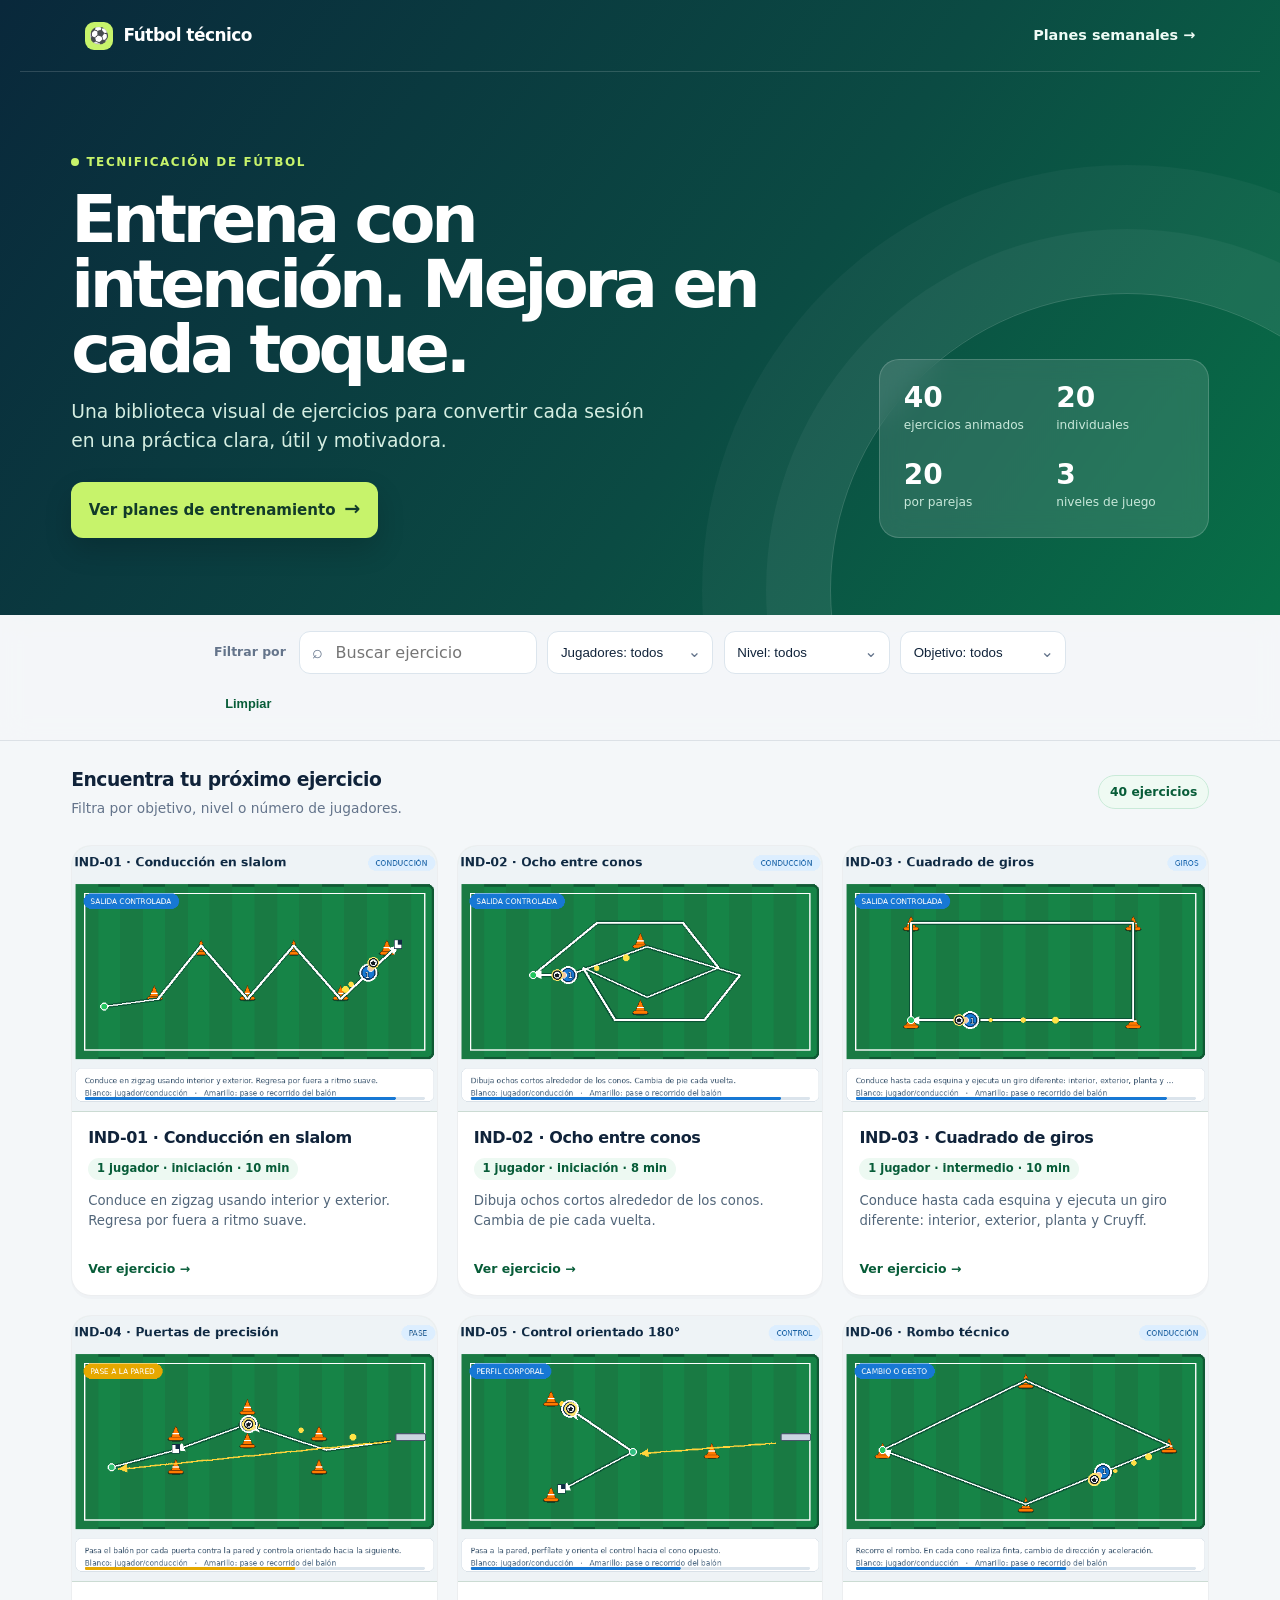
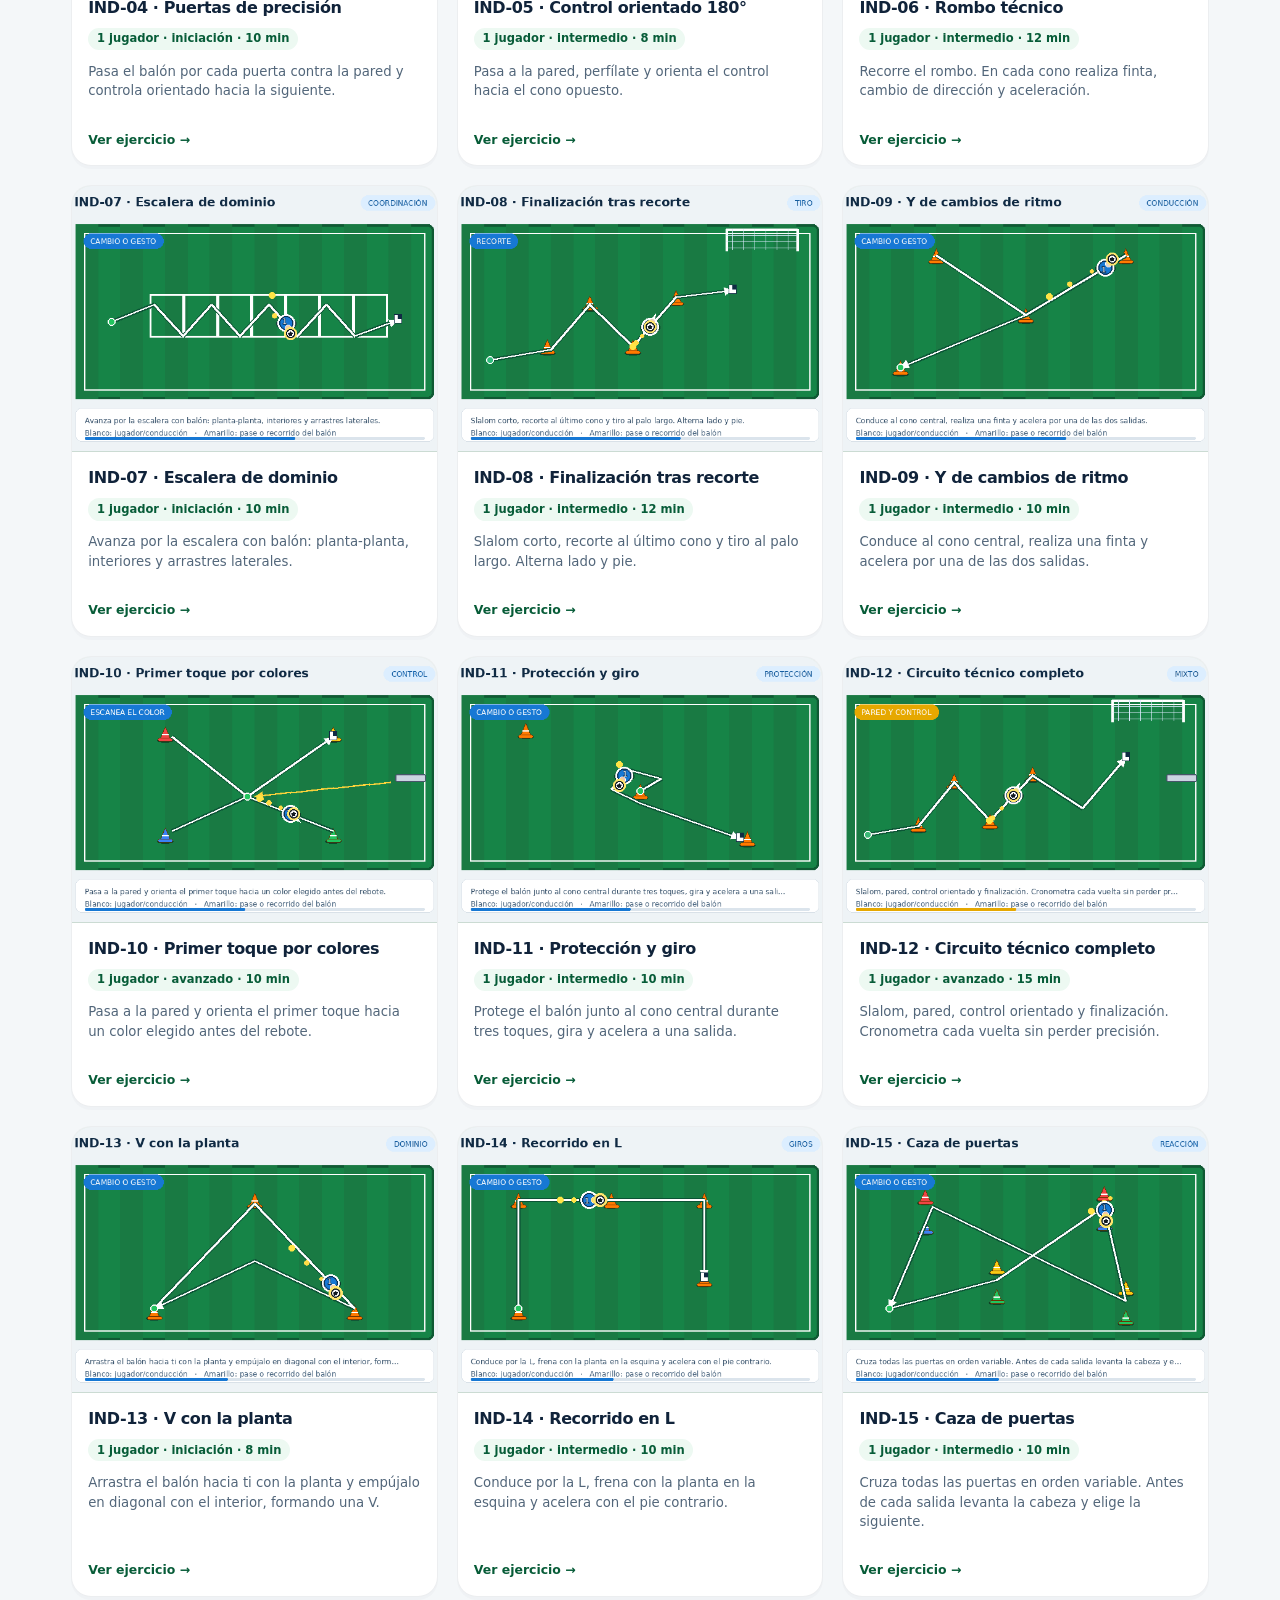
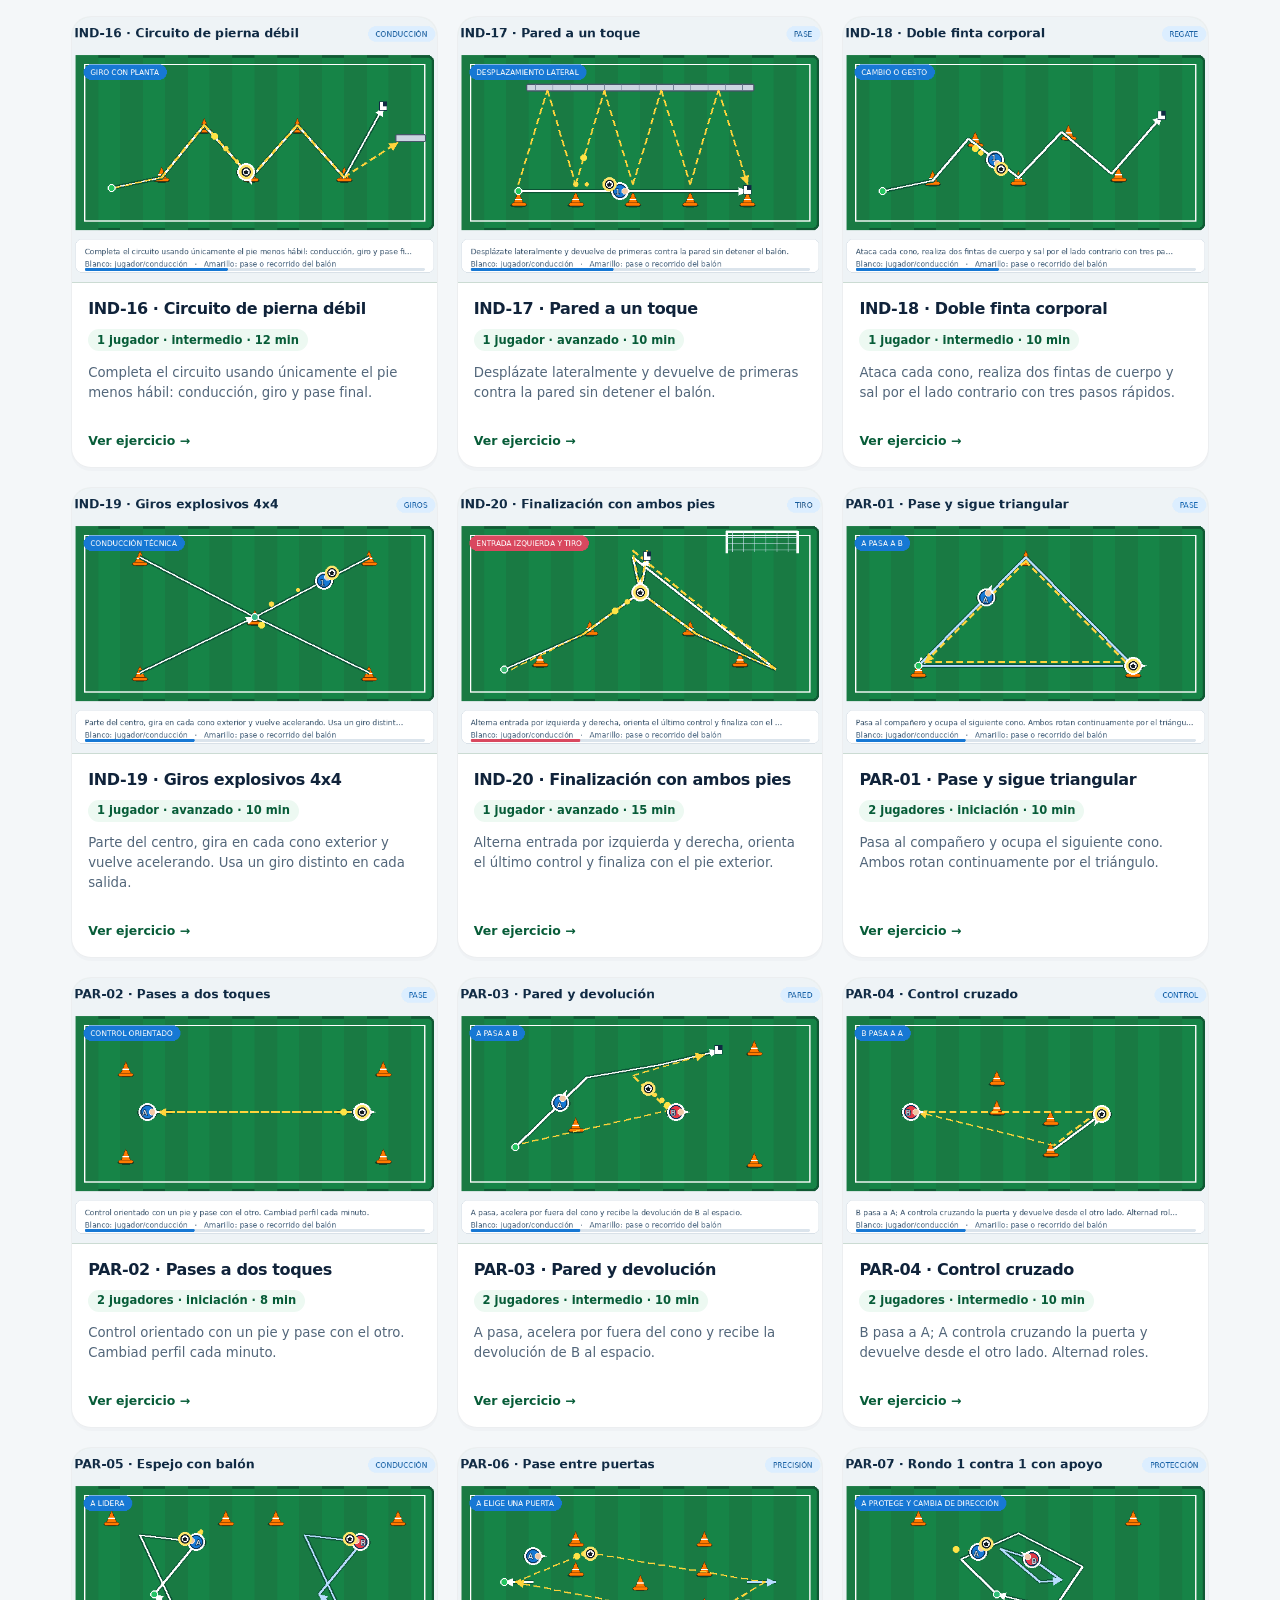
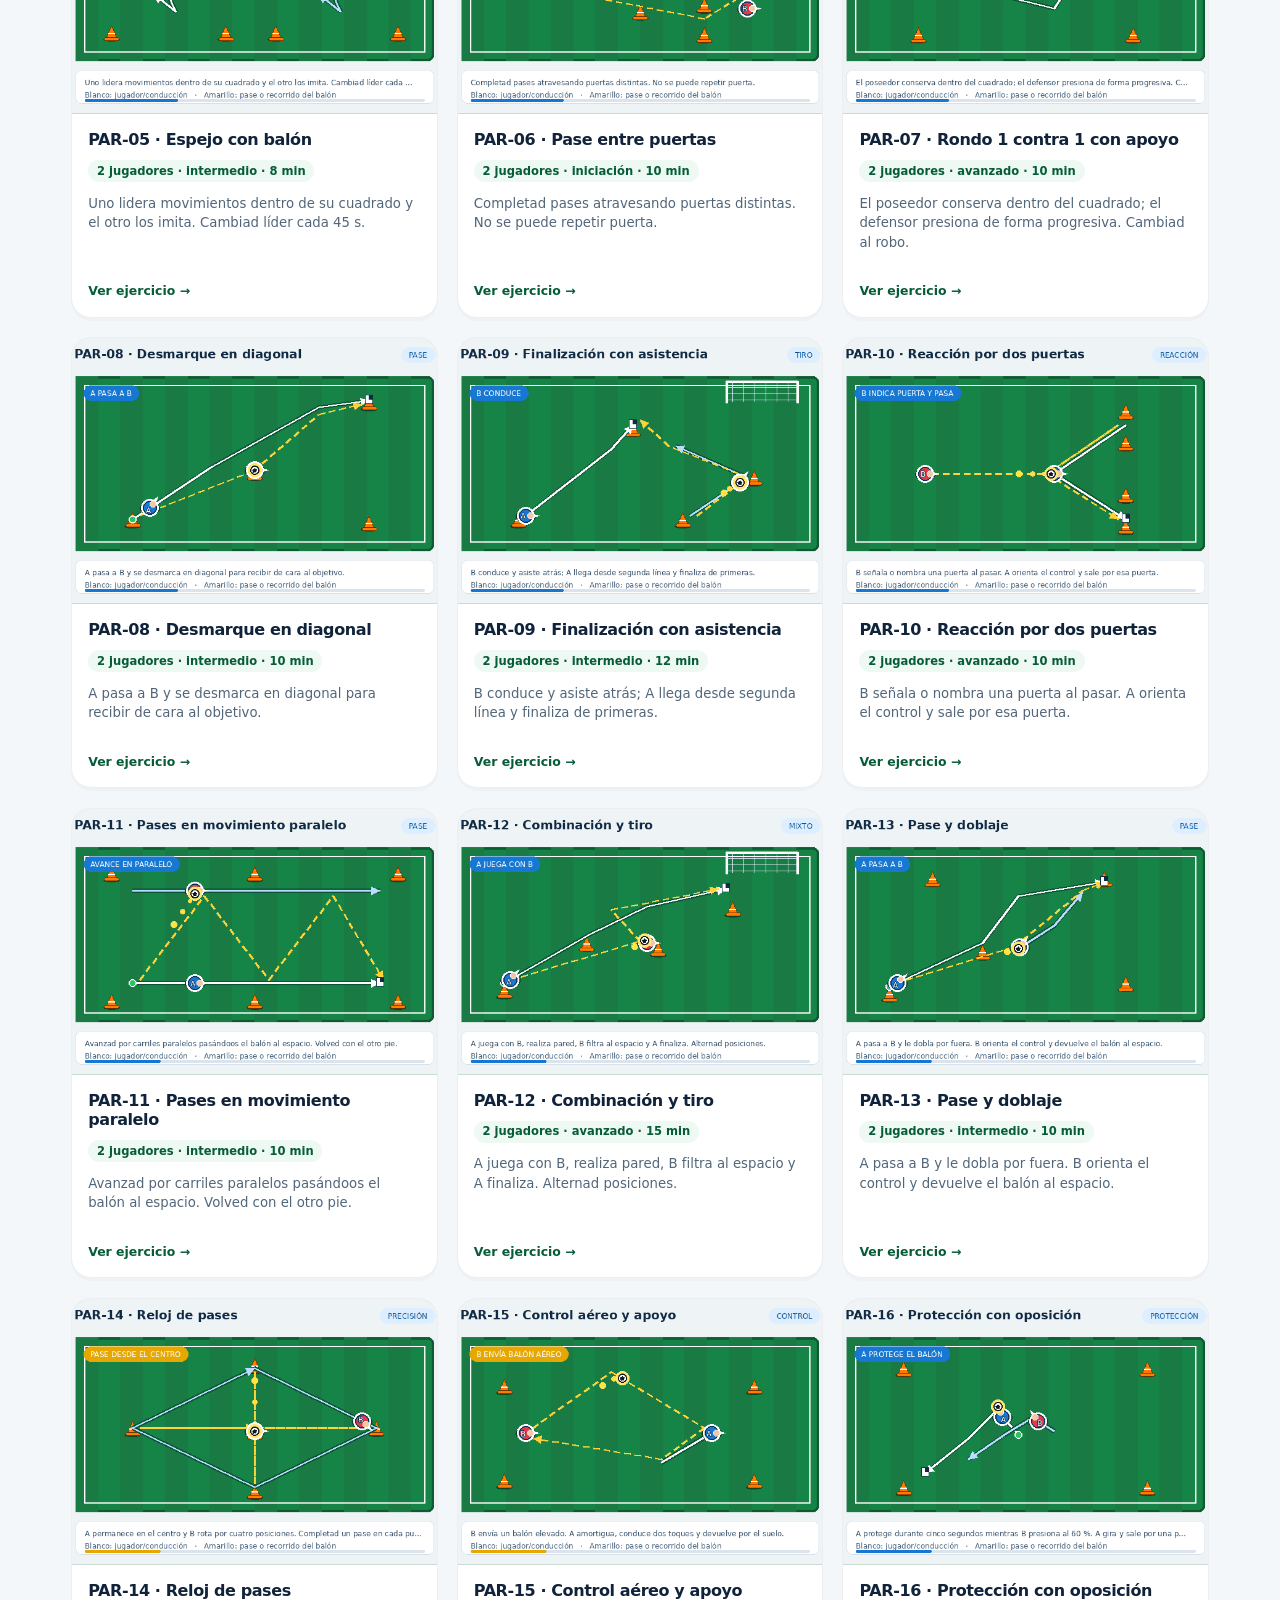
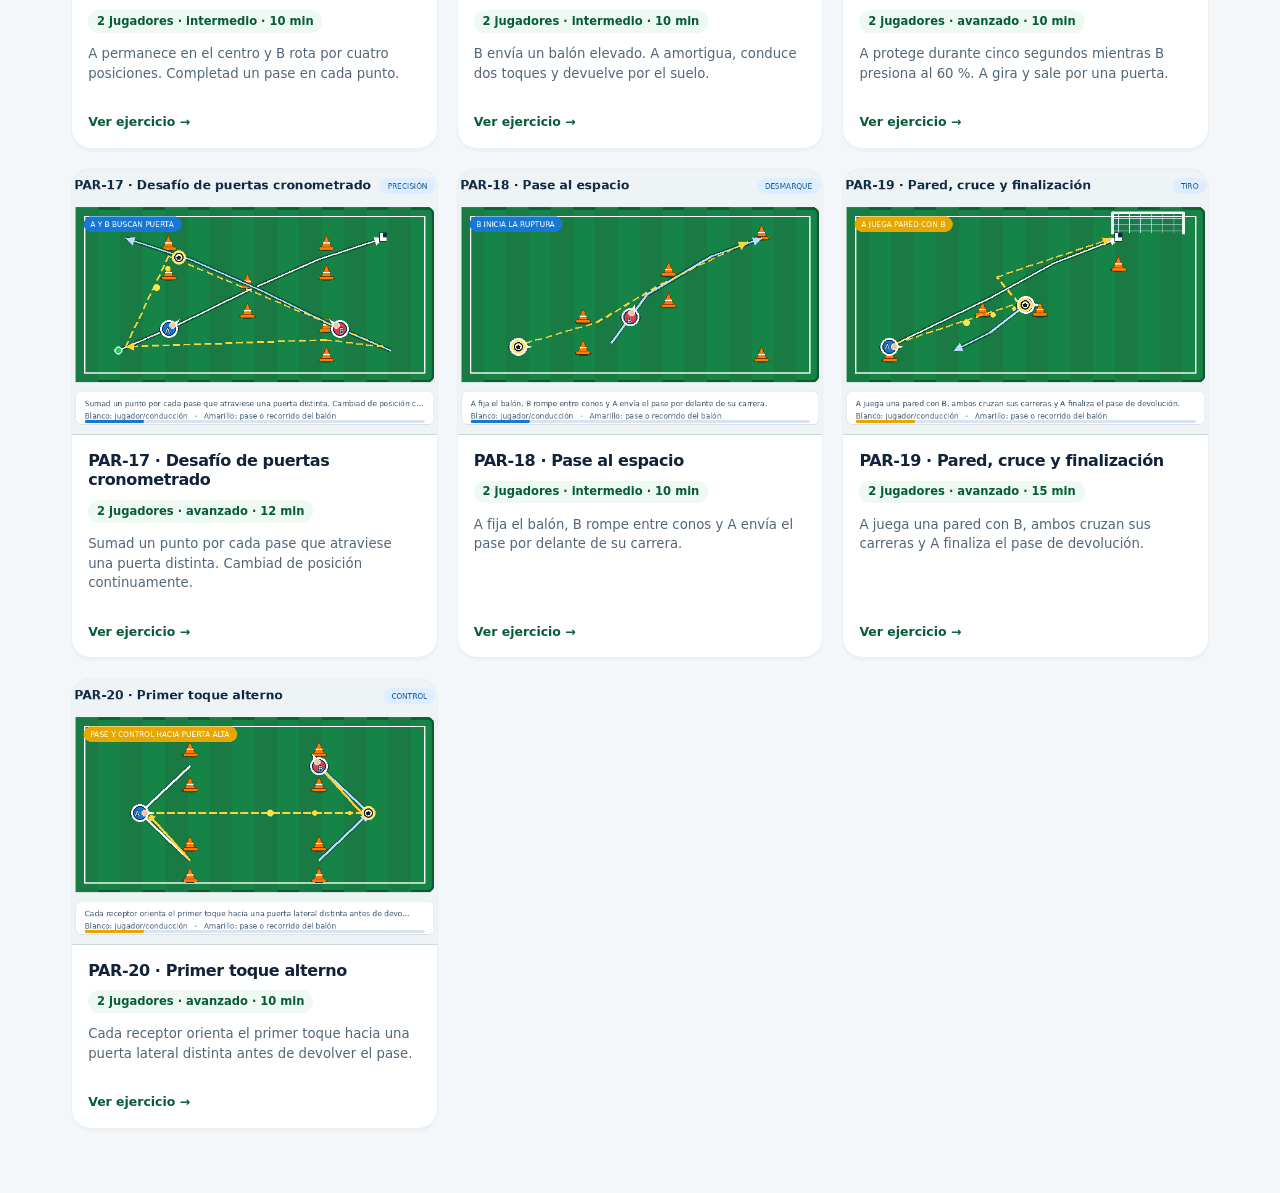
==== commit 3a338a30: "Convierte el sitio en PWA instalable y mejora la experiencia Android - Añade manifest.webmanifest co" ====
--- a/index.html
+++ b/index.html
@@ -1 +1 @@
-<!doctype html><html lang="es"><meta charset="utf-8"><meta name="viewport" content="width=device-width"><title>Tecnificación de fútbol · SVG + GIF</title><style>*{box-sizing:border-box}body{margin:0;font:16px system-ui;background:#eef3f6;color:#102a43}header{background:linear-gradient(135deg,#102a43,#145da0);color:white;padding:30px max(20px,5vw)}h1{margin:0 0 8px}header p{margin:0;color:#dceeff}header a{display:inline-block;margin-top:16px;padding:9px 14px;border-radius:9px;background:white;color:#145da0;text-decoration:none;font-weight:700}.filters{position:sticky;top:0;background:#fffe;padding:14px max(20px,5vw);display:flex;flex-wrap:wrap;gap:10px;box-shadow:0 2px 12px #0002;z-index:2;backdrop-filter:blur(10px)}select{padding:10px;border:1px solid #ccd6df;border-radius:8px;background:white}main{padding:24px max(20px,5vw);display:grid;grid-template-columns:repeat(auto-fit,minmax(320px,1fr));gap:18px}.card{background:white;border-radius:16px;overflow:hidden;box-shadow:0 6px 24px #102a4318;transition:.2s}.card:hover{transform:translateY(-3px);box-shadow:0 10px 30px #102a4328}.card img{width:100%;display:block}.card div{padding:14px}.card span{display:block;color:#486581;margin-top:6px}.card p{font-size:14px;line-height:1.45}.hide{display:none}</style><link rel="stylesheet" href="ui.css"><header><h1>Tecnificación de fútbol</h1><p>40 ejercicios animados: 20 individuales y 20 por parejas</p><a href="planes.html">Ver planes de 3 días por semana</a></header><div class="filters"><select id="p"><option value="">Jugadores: todos</option><option value="1">1 jugador</option><option value="2">2 jugadores</option></select><select id="n"><option value="">Nivel: todos</option><option>iniciación</option><option>intermedio</option><option>avanzado</option></select><select id="o"><option value="">Objetivo: todos</option><option>conducción</option><option>giros</option><option>pase</option><option>control</option><option>coordinación</option><option>tiro</option><option>protección</option><option>mixto</option><option>dominio</option><option>reacción</option><option>regate</option><option>pared</option><option>precisión</option><option>desmarque</option></select></div><main><article class="card" data-p="1" data-o="conducción" data-n="iniciación"><img loading="lazy" src="gif/ind-01-conduccion-en-slalom.gif" alt="Conducción en slalom"><div><b>IND-01 · Conducción en slalom</b><span>1 jugador · iniciación · 10 min</span><p>Conduce en zigzag usando interior y exterior. Regresa por fuera a ritmo suave.</p><p><b>Secuencia:</b> Conducción técnica → Cambio o gesto → Salida controlada</p><p><b>Secuencia:</b> Conducción técnica → Cambio o gesto → Salida controlada</p></div></article><article class="card" data-p="1" data-o="conducción" data-n="iniciación"><img loading="lazy" src="gif/ind-02-ocho-entre-conos.gif" alt="Ocho entre conos"><div><b>IND-02 · Ocho entre conos</b><span>1 jugador · iniciación · 8 min</span><p>Dibuja ochos cortos alrededor de los conos. Cambia de pie cada vuelta.</p><p><b>Secuencia:</b> Conducción técnica → Cambio o gesto → Salida controlada</p><p><b>Secuencia:</b> Conducción técnica → Cambio o gesto → Salida controlada</p></div></article><article class="card" data-p="1" data-o="giros" data-n="intermedio"><img loading="lazy" src="gif/ind-03-cuadrado-de-giros.gif" alt="Cuadrado de giros"><div><b>IND-03 · Cuadrado de giros</b><span>1 jugador · intermedio · 10 min</span><p>Conduce hasta cada esquina y ejecuta un giro diferente: interior, exterior, planta y Cruyff.</p><p><b>Secuencia:</b> Conducción técnica → Cambio o gesto → Salida controlada</p><p><b>Secuencia:</b> Conducción técnica → Cambio o gesto → Salida controlada</p></div></article><article class="card" data-p="1" data-o="pase" data-n="iniciación"><img loading="lazy" src="gif/ind-04-puertas-de-precision.gif" alt="Puertas de precisión"><div><b>IND-04 · Puertas de precisión</b><span>1 jugador · iniciación · 10 min</span><p>Pasa el balón por cada puerta contra la pared y controla orientado hacia la siguiente.</p><p><b>Secuencia:</b> Conduce a la puerta → Pase a la pared → Control hacia la siguiente</p><p><b>Secuencia:</b> Conduce a la puerta → Pase a la pared → Control hacia la siguiente</p></div></article><article class="card" data-p="1" data-o="control" data-n="intermedio"><img loading="lazy" src="gif/ind-05-control-orientado-180-.gif" alt="Control orientado 180°"><div><b>IND-05 · Control orientado 180°</b><span>1 jugador · intermedio · 8 min</span><p>Pasa a la pared, perfílate y orienta el control hacia el cono opuesto.</p><p><b>Secuencia:</b> Pase a la pared → Perfil corporal → Control orientado 180°</p><p><b>Secuencia:</b> Pase a la pared → Perfil corporal → Control orientado 180°</p></div></article><article class="card" data-p="1" data-o="conducción" data-n="intermedio"><img loading="lazy" src="gif/ind-06-rombo-tecnico.gif" alt="Rombo técnico"><div><b>IND-06 · Rombo técnico</b><span>1 jugador · intermedio · 12 min</span><p>Recorre el rombo. En cada cono realiza finta, cambio de dirección y aceleración.</p><p><b>Secuencia:</b> Conducción técnica → Cambio o gesto → Salida controlada</p><p><b>Secuencia:</b> Conducción técnica → Cambio o gesto → Salida controlada</p></div></article><article class="card" data-p="1" data-o="coordinación" data-n="iniciación"><img loading="lazy" src="gif/ind-07-escalera-de-dominio.gif" alt="Escalera de dominio"><div><b>IND-07 · Escalera de dominio</b><span>1 jugador · iniciación · 10 min</span><p>Avanza por la escalera con balón: planta-planta, interiores y arrastres laterales.</p><p><b>Secuencia:</b> Conducción técnica → Cambio o gesto → Salida controlada</p><p><b>Secuencia:</b> Conducción técnica → Cambio o gesto → Salida controlada</p></div></article><article class="card" data-p="1" data-o="tiro" data-n="intermedio"><img loading="lazy" src="gif/ind-08-finalizacion-tras-recorte.gif" alt="Finalización tras recorte"><div><b>IND-08 · Finalización tras recorte</b><span>1 jugador · intermedio · 12 min</span><p>Slalom corto, recorte al último cono y tiro al palo largo. Alterna lado y pie.</p><p><b>Secuencia:</b> Slalom → Recorte → Tiro al palo largo</p><p><b>Secuencia:</b> Slalom → Recorte → Tiro al palo largo</p></div></article><article class="card" data-p="1" data-o="conducción" data-n="intermedio"><img loading="lazy" src="gif/ind-09-y-de-cambios-de-ritmo.gif" alt="Y de cambios de ritmo"><div><b>IND-09 · Y de cambios de ritmo</b><span>1 jugador · intermedio · 10 min</span><p>Conduce al cono central, realiza una finta y acelera por una de las dos salidas.</p><p><b>Secuencia:</b> Conducción técnica → Cambio o gesto → Salida controlada</p><p><b>Secuencia:</b> Conducción técnica → Cambio o gesto → Salida controlada</p></div></article><article class="card" data-p="1" data-o="control" data-n="avanzado"><img loading="lazy" src="gif/ind-10-primer-toque-por-colores.gif" alt="Primer toque por colores"><div><b>IND-10 · Primer toque por colores</b><span>1 jugador · avanzado · 10 min</span><p>Pasa a la pared y orienta el primer toque hacia un color elegido antes del rebote.</p><p><b>Secuencia:</b> Pase a la pared → Escanea el color → Primer toque hacia la puerta</p><p><b>Secuencia:</b> Pase a la pared → Escanea el color → Primer toque hacia la puerta</p></div></article><article class="card" data-p="1" data-o="protección" data-n="intermedio"><img loading="lazy" src="gif/ind-11-proteccion-y-giro.gif" alt="Protección y giro"><div><b>IND-11 · Protección y giro</b><span>1 jugador · intermedio · 10 min</span><p>Protege el balón junto al cono central durante tres toques, gira y acelera a una salida.</p><p><b>Secuencia:</b> Conducción técnica → Cambio o gesto → Salida controlada</p><p><b>Secuencia:</b> Conducción técnica → Cambio o gesto → Salida controlada</p></div></article><article class="card" data-p="1" data-o="mixto" data-n="avanzado"><img loading="lazy" src="gif/ind-12-circuito-tecnico-completo.gif" alt="Circuito técnico completo"><div><b>IND-12 · Circuito técnico completo</b><span>1 jugador · avanzado · 15 min</span><p>Slalom, pared, control orientado y finalización. Cronometra cada vuelta sin perder precisión.</p><p><b>Secuencia:</b> Slalom → Pared y control → Finalización</p><p><b>Secuencia:</b> Slalom → Pared y control → Finalización</p></div></article><article class="card" data-p="1" data-o="dominio" data-n="iniciación"><img loading="lazy" src="gif/ind-13-v-con-la-planta.gif" alt="V con la planta"><div><b>IND-13 · V con la planta</b><span>1 jugador · iniciación · 8 min</span><p>Arrastra el balón hacia ti con la planta y empújalo en diagonal con el interior, formando una V.</p><p><b>Secuencia:</b> Conducción técnica → Cambio o gesto → Salida controlada</p><p><b>Secuencia:</b> Conducción técnica → Cambio o gesto → Salida controlada</p></div></article><article class="card" data-p="1" data-o="giros" data-n="intermedio"><img loading="lazy" src="gif/ind-14-recorrido-en-l.gif" alt="Recorrido en L"><div><b>IND-14 · Recorrido en L</b><span>1 jugador · intermedio · 10 min</span><p>Conduce por la L, frena con la planta en la esquina y acelera con el pie contrario.</p><p><b>Secuencia:</b> Conducción técnica → Cambio o gesto → Salida controlada</p><p><b>Secuencia:</b> Conducción técnica → Cambio o gesto → Salida controlada</p></div></article><article class="card" data-p="1" data-o="reacción" data-n="intermedio"><img loading="lazy" src="gif/ind-15-caza-de-puertas.gif" alt="Caza de puertas"><div><b>IND-15 · Caza de puertas</b><span>1 jugador · intermedio · 10 min</span><p>Cruza todas las puertas en orden variable. Antes de cada salida levanta la cabeza y elige la siguiente.</p><p><b>Secuencia:</b> Conducción técnica → Cambio o gesto → Salida controlada</p><p><b>Secuencia:</b> Conducción técnica → Cambio o gesto → Salida controlada</p></div></article><article class="card" data-p="1" data-o="conducción" data-n="intermedio"><img loading="lazy" src="gif/ind-16-circuito-de-pierna-debil.gif" alt="Circuito de pierna débil"><div><b>IND-16 · Circuito de pierna débil</b><span>1 jugador · intermedio · 12 min</span><p>Completa el circuito usando únicamente el pie menos hábil: conducción, giro y pase final.</p><p><b>Secuencia:</b> Solo pie débil → Giro con planta → Pase final</p><p><b>Secuencia:</b> Solo pie débil → Giro con planta → Pase final</p></div></article><article class="card" data-p="1" data-o="pase" data-n="avanzado"><img loading="lazy" src="gif/ind-17-pared-a-un-toque.gif" alt="Pared a un toque"><div><b>IND-17 · Pared a un toque</b><span>1 jugador · avanzado · 10 min</span><p>Desplázate lateralmente y devuelve de primeras contra la pared sin detener el balón.</p><p><b>Secuencia:</b> Pase de primeras → Desplazamiento lateral → Repite sin detener el balón</p><p><b>Secuencia:</b> Pase de primeras → Desplazamiento lateral → Repite sin detener el balón</p></div></article><article class="card" data-p="1" data-o="regate" data-n="intermedio"><img loading="lazy" src="gif/ind-18-doble-finta-corporal.gif" alt="Doble finta corporal"><div><b>IND-18 · Doble finta corporal</b><span>1 jugador · intermedio · 10 min</span><p>Ataca cada cono, realiza dos fintas de cuerpo y sal por el lado contrario con tres pasos rápidos.</p><p><b>Secuencia:</b> Conducción técnica → Cambio o gesto → Salida controlada</p><p><b>Secuencia:</b> Conducción técnica → Cambio o gesto → Salida controlada</p></div></article><article class="card" data-p="1" data-o="giros" data-n="avanzado"><img loading="lazy" src="gif/ind-19-giros-explosivos-4x4.gif" alt="Giros explosivos 4x4"><div><b>IND-19 · Giros explosivos 4x4</b><span>1 jugador · avanzado · 10 min</span><p>Parte del centro, gira en cada cono exterior y vuelve acelerando. Usa un giro distinto en cada salida.</p><p><b>Secuencia:</b> Conducción técnica → Cambio o gesto → Salida controlada</p><p><b>Secuencia:</b> Conducción técnica → Cambio o gesto → Salida controlada</p></div></article><article class="card" data-p="1" data-o="tiro" data-n="avanzado"><img loading="lazy" src="gif/ind-20-finalizacion-con-ambos-pies.gif" alt="Finalización con ambos pies"><div><b>IND-20 · Finalización con ambos pies</b><span>1 jugador · avanzado · 15 min</span><p>Alterna entrada por izquierda y derecha, orienta el último control y finaliza con el pie exterior.</p><p><b>Secuencia:</b> Entrada izquierda y tiro → Cambio de lado → Entrada derecha y tiro</p><p><b>Secuencia:</b> Entrada izquierda y tiro → Cambio de lado → Entrada derecha y tiro</p></div></article><article class="card" data-p="2" data-o="pase" data-n="iniciación"><img loading="lazy" src="gif/par-01-pase-y-sigue-triangular.gif" alt="Pase y sigue triangular"><div><b>PAR-01 · Pase y sigue triangular</b><span>2 jugadores · iniciación · 10 min</span><p>Pasa al compañero y ocupa el siguiente cono. Ambos rotan continuamente por el triángulo.</p><p><b>Secuencia:</b> A pasa a B → A ocupa el vértice libre → B pasa a A</p><p><b>Secuencia:</b> A pasa a B → A ocupa el vértice libre → B pasa a A</p></div></article><article class="card" data-p="2" data-o="pase" data-n="iniciación"><img loading="lazy" src="gif/par-02-pases-a-dos-toques.gif" alt="Pases a dos toques"><div><b>PAR-02 · Pases a dos toques</b><span>2 jugadores · iniciación · 8 min</span><p>Control orientado con un pie y pase con el otro. Cambiad perfil cada minuto.</p><p><b>Secuencia:</b> Control orientado → Pase con el otro pie → Cambio de receptor</p><p><b>Secuencia:</b> Control orientado → Pase con el otro pie → Cambio de receptor</p></div></article><article class="card" data-p="2" data-o="pared" data-n="intermedio"><img loading="lazy" src="gif/par-03-pared-y-devolucion.gif" alt="Pared y devolución"><div><b>PAR-03 · Pared y devolución</b><span>2 jugadores · intermedio · 10 min</span><p>A pasa, acelera por fuera del cono y recibe la devolución de B al espacio.</p><p><b>Secuencia:</b> A pasa a B → A acelera por fuera → B devuelve al espacio</p><p><b>Secuencia:</b> A pasa a B → A acelera por fuera → B devuelve al espacio</p></div></article><article class="card" data-p="2" data-o="control" data-n="intermedio"><img loading="lazy" src="gif/par-04-control-cruzado.gif" alt="Control cruzado"><div><b>PAR-04 · Control cruzado</b><span>2 jugadores · intermedio · 10 min</span><p>B pasa a A; A controla cruzando la puerta y devuelve desde el otro lado. Alternad roles.</p><p><b>Secuencia:</b> B pasa a A → A cruza la puerta con el control → A devuelve a B</p><p><b>Secuencia:</b> B pasa a A → A cruza la puerta con el control → A devuelve a B</p></div></article><article class="card" data-p="2" data-o="conducción" data-n="intermedio"><img loading="lazy" src="gif/par-05-espejo-con-balon.gif" alt="Espejo con balón"><div><b>PAR-05 · Espejo con balón</b><span>2 jugadores · intermedio · 8 min</span><p>Uno lidera movimientos dentro de su cuadrado y el otro los imita. Cambiad líder cada 45 s.</p><p><b>Secuencia:</b> A lidera → B copia el gesto → Cambio de dirección sincronizado</p><p><b>Secuencia:</b> A lidera → B copia el gesto → Cambio de dirección sincronizado</p></div></article><article class="card" data-p="2" data-o="precisión" data-n="iniciación"><img loading="lazy" src="gif/par-06-pase-entre-puertas.gif" alt="Pase entre puertas"><div><b>PAR-06 · Pase entre puertas</b><span>2 jugadores · iniciación · 10 min</span><p>Completad pases atravesando puertas distintas. No se puede repetir puerta.</p><p><b>Secuencia:</b> A elige una puerta → Pase a B → B cambia de puerta y devuelve</p><p><b>Secuencia:</b> A elige una puerta → Pase a B → B cambia de puerta y devuelve</p></div></article><article class="card" data-p="2" data-o="protección" data-n="avanzado"><img loading="lazy" src="gif/par-07-rondo-1-contra-1-con-apoyo.gif" alt="Rondo 1 contra 1 con apoyo"><div><b>PAR-07 · Rondo 1 contra 1 con apoyo</b><span>2 jugadores · avanzado · 10 min</span><p>El poseedor conserva dentro del cuadrado; el defensor presiona de forma progresiva. Cambiad al robo.</p><p><b>Secuencia:</b> A protege y cambia de dirección → B presiona progresivamente → Cambio de rol al robo</p><p><b>Secuencia:</b> A protege y cambia de dirección → B presiona progresivamente → Cambio de rol al robo</p></div></article><article class="card" data-p="2" data-o="pase" data-n="intermedio"><img loading="lazy" src="gif/par-08-desmarque-en-diagonal.gif" alt="Desmarque en diagonal"><div><b>PAR-08 · Desmarque en diagonal</b><span>2 jugadores · intermedio · 10 min</span><p>A pasa a B y se desmarca en diagonal para recibir de cara al objetivo.</p><p><b>Secuencia:</b> A pasa a B → A se desmarca en diagonal → B devuelve al espacio</p><p><b>Secuencia:</b> A pasa a B → A se desmarca en diagonal → B devuelve al espacio</p></div></article><article class="card" data-p="2" data-o="tiro" data-n="intermedio"><img loading="lazy" src="gif/par-09-finalizacion-con-asistencia.gif" alt="Finalización con asistencia"><div><b>PAR-09 · Finalización con asistencia</b><span>2 jugadores · intermedio · 12 min</span><p>B conduce y asiste atrás; A llega desde segunda línea y finaliza de primeras.</p><p><b>Secuencia:</b> B conduce → Asistencia atrás → A llega y finaliza</p><p><b>Secuencia:</b> B conduce → Asistencia atrás → A llega y finaliza</p></div></article><article class="card" data-p="2" data-o="reacción" data-n="avanzado"><img loading="lazy" src="gif/par-10-reaccion-por-dos-puertas.gif" alt="Reacción por dos puertas"><div><b>PAR-10 · Reacción por dos puertas</b><span>2 jugadores · avanzado · 10 min</span><p>B señala o nombra una puerta al pasar. A orienta el control y sale por esa puerta.</p><p><b>Secuencia:</b> B indica puerta y pasa → A orienta el control → A sale por la puerta</p><p><b>Secuencia:</b> B indica puerta y pasa → A orienta el control → A sale por la puerta</p></div></article><article class="card" data-p="2" data-o="pase" data-n="intermedio"><img loading="lazy" src="gif/par-11-pases-en-movimiento-paralelo.gif" alt="Pases en movimiento paralelo"><div><b>PAR-11 · Pases en movimiento paralelo</b><span>2 jugadores · intermedio · 10 min</span><p>Avanzad por carriles paralelos pasándoos el balón al espacio. Volved con el otro pie.</p><p><b>Secuencia:</b> Avance en paralelo → Pase al espacio → Receptor acompaña la carrera</p><p><b>Secuencia:</b> Avance en paralelo → Pase al espacio → Receptor acompaña la carrera</p></div></article><article class="card" data-p="2" data-o="mixto" data-n="avanzado"><img loading="lazy" src="gif/par-12-combinacion-y-tiro.gif" alt="Combinación y tiro"><div><b>PAR-12 · Combinación y tiro</b><span>2 jugadores · avanzado · 15 min</span><p>A juega con B, realiza pared, B filtra al espacio y A finaliza. Alternad posiciones.</p><p><b>Secuencia:</b> A juega con B → Pared y desmarque → A controla y finaliza</p><p><b>Secuencia:</b> A juega con B → Pared y desmarque → A controla y finaliza</p></div></article><article class="card" data-p="2" data-o="pase" data-n="intermedio"><img loading="lazy" src="gif/par-13-pase-y-doblaje.gif" alt="Pase y doblaje"><div><b>PAR-13 · Pase y doblaje</b><span>2 jugadores · intermedio · 10 min</span><p>A pasa a B y le dobla por fuera. B orienta el control y devuelve el balón al espacio.</p><p><b>Secuencia:</b> A pasa a B → A dobla por fuera → B devuelve al espacio</p><p><b>Secuencia:</b> A pasa a B → A dobla por fuera → B devuelve al espacio</p></div></article><article class="card" data-p="2" data-o="precisión" data-n="intermedio"><img loading="lazy" src="gif/par-14-reloj-de-pases.gif" alt="Reloj de pases"><div><b>PAR-14 · Reloj de pases</b><span>2 jugadores · intermedio · 10 min</span><p>A permanece en el centro y B rota por cuatro posiciones. Completad un pase en cada punto.</p><p><b>Secuencia:</b> Pase desde el centro → B cambia de posición → Devolución y siguiente punto</p><p><b>Secuencia:</b> Pase desde el centro → B cambia de posición → Devolución y siguiente punto</p></div></article><article class="card" data-p="2" data-o="control" data-n="intermedio"><img loading="lazy" src="gif/par-15-control-aereo-y-apoyo.gif" alt="Control aéreo y apoyo"><div><b>PAR-15 · Control aéreo y apoyo</b><span>2 jugadores · intermedio · 10 min</span><p>B envía un balón elevado. A amortigua, conduce dos toques y devuelve por el suelo.</p><p><b>Secuencia:</b> B envía balón aéreo → A amortigua y conduce → Devolución por el suelo</p><p><b>Secuencia:</b> B envía balón aéreo → A amortigua y conduce → Devolución por el suelo</p></div></article><article class="card" data-p="2" data-o="protección" data-n="avanzado"><img loading="lazy" src="gif/par-16-proteccion-con-oposicion.gif" alt="Protección con oposición"><div><b>PAR-16 · Protección con oposición</b><span>2 jugadores · avanzado · 10 min</span><p>A protege durante cinco segundos mientras B presiona al 60 %. A gira y sale por una puerta.</p><p><b>Secuencia:</b> A protege el balón → B presiona sin robar → A gira y sale por la puerta</p><p><b>Secuencia:</b> A protege el balón → B presiona sin robar → A gira y sale por la puerta</p></div></article><article class="card" data-p="2" data-o="precisión" data-n="avanzado"><img loading="lazy" src="gif/par-17-desafio-de-puertas-cronometrado.gif" alt="Desafío de puertas cronometrado"><div><b>PAR-17 · Desafío de puertas cronometrado</b><span>2 jugadores · avanzado · 12 min</span><p>Sumad un punto por cada pase que atraviese una puerta distinta. Cambiad de posición continuamente.</p><p><b>Secuencia:</b> A y B buscan puerta → Pase válido suma punto → Reposición para otra puerta</p><p><b>Secuencia:</b> A y B buscan puerta → Pase válido suma punto → Reposición para otra puerta</p></div></article><article class="card" data-p="2" data-o="desmarque" data-n="intermedio"><img loading="lazy" src="gif/par-18-pase-al-espacio.gif" alt="Pase al espacio"><div><b>PAR-18 · Pase al espacio</b><span>2 jugadores · intermedio · 10 min</span><p>A fija el balón, B rompe entre conos y A envía el pase por delante de su carrera.</p><p><b>Secuencia:</b> B inicia la ruptura → A espera y temporiza → Pase por delante de B</p><p><b>Secuencia:</b> B inicia la ruptura → A espera y temporiza → Pase por delante de B</p></div></article><article class="card" data-p="2" data-o="tiro" data-n="avanzado"><img loading="lazy" src="gif/par-19-pared-cruce-y-finalizacion.gif" alt="Pared, cruce y finalización"><div><b>PAR-19 · Pared, cruce y finalización</b><span>2 jugadores · avanzado · 15 min</span><p>A juega una pared con B, ambos cruzan sus carreras y A finaliza el pase de devolución.</p><p><b>Secuencia:</b> A juega pared con B → Carreras cruzadas → Devolución y tiro</p><p><b>Secuencia:</b> A juega pared con B → Carreras cruzadas → Devolución y tiro</p></div></article><article class="card" data-p="2" data-o="control" data-n="avanzado"><img loading="lazy" src="gif/par-20-primer-toque-alterno.gif" alt="Primer toque alterno"><div><b>PAR-20 · Primer toque alterno</b><span>2 jugadores · avanzado · 10 min</span><p>Cada receptor orienta el primer toque hacia una puerta lateral distinta antes de devolver el pase.</p><p><b>Secuencia:</b> Pase y control hacia puerta alta → Devolución → Control alterno hacia puerta baja</p><p><b>Secuencia:</b> Pase y control hacia puerta alta → Devolución → Control alterno hacia puerta baja</p></div></article></main><script>const q=s=>document.querySelector(s),f=()=>document.querySelectorAll('.card').forEach(c=>c.classList.toggle('hide',(q('#p').value&&c.dataset.p!=q('#p').value)||(q('#n').value&&c.dataset.n!=q('#n').value)||(q('#o').value&&c.dataset.o!=q('#o').value)));document.querySelectorAll('select').forEach(x=>x.onchange=f)</script><script src="data.js"></script><script defer src="ui.js"></script></html>+<!doctype html><html lang="es"><meta charset="utf-8"><meta name="viewport" content="width=device-width,initial-scale=1,viewport-fit=cover"><meta name="description" content="Biblioteca visual de tecnificación de fútbol: 40 ejercicios animados con filtros por objetivo, nivel y número de jugadores."><meta name="theme-color" content="#09283b"><link rel="manifest" href="manifest.webmanifest"><link rel="icon" type="image/png" href="icon-192.png"><link rel="apple-touch-icon" href="apple-touch-icon.png"><title>Tecnificación de fútbol · SVG + GIF</title><style>*{box-sizing:border-box}body{margin:0;font:16px system-ui;background:#eef3f6;color:#102a43}header{background:linear-gradient(135deg,#102a43,#145da0);color:white;padding:30px max(20px,5vw)}h1{margin:0 0 8px}header p{margin:0;color:#dceeff}header a{display:inline-block;margin-top:16px;padding:9px 14px;border-radius:9px;background:white;color:#145da0;text-decoration:none;font-weight:700}.filters{position:sticky;top:0;background:#fffe;padding:14px max(20px,5vw);display:flex;flex-wrap:wrap;gap:10px;box-shadow:0 2px 12px #0002;z-index:2;backdrop-filter:blur(10px)}select{padding:10px;border:1px solid #ccd6df;border-radius:8px;background:white}main{padding:24px max(20px,5vw);display:grid;grid-template-columns:repeat(auto-fit,minmax(320px,1fr));gap:18px}.card{background:white;border-radius:16px;overflow:hidden;box-shadow:0 6px 24px #102a4318;transition:.2s}.card:hover{transform:translateY(-3px);box-shadow:0 10px 30px #102a4328}.card img{width:100%;display:block}.card div{padding:14px}.card span{display:block;color:#486581;margin-top:6px}.card p{font-size:14px;line-height:1.45}.hide{display:none}</style><link rel="stylesheet" href="ui.css"><header><h1>Tecnificación de fútbol</h1><p>40 ejercicios animados: 20 individuales y 20 por parejas</p><a href="planes.html">Ver planes de 3 días por semana</a></header><div class="filters"><select id="p"><option value="">Jugadores: todos</option><option value="1">1 jugador</option><option value="2">2 jugadores</option></select><select id="n"><option value="">Nivel: todos</option><option>iniciación</option><option>intermedio</option><option>avanzado</option></select><select id="o"><option value="">Objetivo: todos</option><option>conducción</option><option>giros</option><option>pase</option><option>control</option><option>coordinación</option><option>tiro</option><option>protección</option><option>mixto</option><option>dominio</option><option>reacción</option><option>regate</option><option>pared</option><option>precisión</option><option>desmarque</option></select></div><main><article class="card" data-p="1" data-o="conducción" data-n="iniciación"><img loading="lazy" src="gif/ind-01-conduccion-en-slalom.gif" alt="Conducción en slalom"><div><b>IND-01 · Conducción en slalom</b><span>1 jugador · iniciación · 10 min</span><p>Conduce en zigzag usando interior y exterior. Regresa por fuera a ritmo suave.</p><p><b>Secuencia:</b> Conducción técnica → Cambio o gesto → Salida controlada</p></div></article><article class="card" data-p="1" data-o="conducción" data-n="iniciación"><img loading="lazy" src="gif/ind-02-ocho-entre-conos.gif" alt="Ocho entre conos"><div><b>IND-02 · Ocho entre conos</b><span>1 jugador · iniciación · 8 min</span><p>Dibuja ochos cortos alrededor de los conos. Cambia de pie cada vuelta.</p><p><b>Secuencia:</b> Conducción técnica → Cambio o gesto → Salida controlada</p></div></article><article class="card" data-p="1" data-o="giros" data-n="intermedio"><img loading="lazy" src="gif/ind-03-cuadrado-de-giros.gif" alt="Cuadrado de giros"><div><b>IND-03 · Cuadrado de giros</b><span>1 jugador · intermedio · 10 min</span><p>Conduce hasta cada esquina y ejecuta un giro diferente: interior, exterior, planta y Cruyff.</p><p><b>Secuencia:</b> Conducción técnica → Cambio o gesto → Salida controlada</p></div></article><article class="card" data-p="1" data-o="pase" data-n="iniciación"><img loading="lazy" src="gif/ind-04-puertas-de-precision.gif" alt="Puertas de precisión"><div><b>IND-04 · Puertas de precisión</b><span>1 jugador · iniciación · 10 min</span><p>Pasa el balón por cada puerta contra la pared y controla orientado hacia la siguiente.</p><p><b>Secuencia:</b> Conduce a la puerta → Pase a la pared → Control hacia la siguiente</p></div></article><article class="card" data-p="1" data-o="control" data-n="intermedio"><img loading="lazy" src="gif/ind-05-control-orientado-180-.gif" alt="Control orientado 180°"><div><b>IND-05 · Control orientado 180°</b><span>1 jugador · intermedio · 8 min</span><p>Pasa a la pared, perfílate y orienta el control hacia el cono opuesto.</p><p><b>Secuencia:</b> Pase a la pared → Perfil corporal → Control orientado 180°</p></div></article><article class="card" data-p="1" data-o="conducción" data-n="intermedio"><img loading="lazy" src="gif/ind-06-rombo-tecnico.gif" alt="Rombo técnico"><div><b>IND-06 · Rombo técnico</b><span>1 jugador · intermedio · 12 min</span><p>Recorre el rombo. En cada cono realiza finta, cambio de dirección y aceleración.</p><p><b>Secuencia:</b> Conducción técnica → Cambio o gesto → Salida controlada</p></div></article><article class="card" data-p="1" data-o="coordinación" data-n="iniciación"><img loading="lazy" src="gif/ind-07-escalera-de-dominio.gif" alt="Escalera de dominio"><div><b>IND-07 · Escalera de dominio</b><span>1 jugador · iniciación · 10 min</span><p>Avanza por la escalera con balón: planta-planta, interiores y arrastres laterales.</p><p><b>Secuencia:</b> Conducción técnica → Cambio o gesto → Salida controlada</p></div></article><article class="card" data-p="1" data-o="tiro" data-n="intermedio"><img loading="lazy" src="gif/ind-08-finalizacion-tras-recorte.gif" alt="Finalización tras recorte"><div><b>IND-08 · Finalización tras recorte</b><span>1 jugador · intermedio · 12 min</span><p>Slalom corto, recorte al último cono y tiro al palo largo. Alterna lado y pie.</p><p><b>Secuencia:</b> Slalom → Recorte → Tiro al palo largo</p></div></article><article class="card" data-p="1" data-o="conducción" data-n="intermedio"><img loading="lazy" src="gif/ind-09-y-de-cambios-de-ritmo.gif" alt="Y de cambios de ritmo"><div><b>IND-09 · Y de cambios de ritmo</b><span>1 jugador · intermedio · 10 min</span><p>Conduce al cono central, realiza una finta y acelera por una de las dos salidas.</p><p><b>Secuencia:</b> Conducción técnica → Cambio o gesto → Salida controlada</p></div></article><article class="card" data-p="1" data-o="control" data-n="avanzado"><img loading="lazy" src="gif/ind-10-primer-toque-por-colores.gif" alt="Primer toque por colores"><div><b>IND-10 · Primer toque por colores</b><span>1 jugador · avanzado · 10 min</span><p>Pasa a la pared y orienta el primer toque hacia un color elegido antes del rebote.</p><p><b>Secuencia:</b> Pase a la pared → Escanea el color → Primer toque hacia la puerta</p></div></article><article class="card" data-p="1" data-o="protección" data-n="intermedio"><img loading="lazy" src="gif/ind-11-proteccion-y-giro.gif" alt="Protección y giro"><div><b>IND-11 · Protección y giro</b><span>1 jugador · intermedio · 10 min</span><p>Protege el balón junto al cono central durante tres toques, gira y acelera a una salida.</p><p><b>Secuencia:</b> Conducción técnica → Cambio o gesto → Salida controlada</p></div></article><article class="card" data-p="1" data-o="mixto" data-n="avanzado"><img loading="lazy" src="gif/ind-12-circuito-tecnico-completo.gif" alt="Circuito técnico completo"><div><b>IND-12 · Circuito técnico completo</b><span>1 jugador · avanzado · 15 min</span><p>Slalom, pared, control orientado y finalización. Cronometra cada vuelta sin perder precisión.</p><p><b>Secuencia:</b> Slalom → Pared y control → Finalización</p></div></article><article class="card" data-p="1" data-o="dominio" data-n="iniciación"><img loading="lazy" src="gif/ind-13-v-con-la-planta.gif" alt="V con la planta"><div><b>IND-13 · V con la planta</b><span>1 jugador · iniciación · 8 min</span><p>Arrastra el balón hacia ti con la planta y empújalo en diagonal con el interior, formando una V.</p><p><b>Secuencia:</b> Conducción técnica → Cambio o gesto → Salida controlada</p></div></article><article class="card" data-p="1" data-o="giros" data-n="intermedio"><img loading="lazy" src="gif/ind-14-recorrido-en-l.gif" alt="Recorrido en L"><div><b>IND-14 · Recorrido en L</b><span>1 jugador · intermedio · 10 min</span><p>Conduce por la L, frena con la planta en la esquina y acelera con el pie contrario.</p><p><b>Secuencia:</b> Conducción técnica → Cambio o gesto → Salida controlada</p></div></article><article class="card" data-p="1" data-o="reacción" data-n="intermedio"><img loading="lazy" src="gif/ind-15-caza-de-puertas.gif" alt="Caza de puertas"><div><b>IND-15 · Caza de puertas</b><span>1 jugador · intermedio · 10 min</span><p>Cruza todas las puertas en orden variable. Antes de cada salida levanta la cabeza y elige la siguiente.</p><p><b>Secuencia:</b> Conducción técnica → Cambio o gesto → Salida controlada</p></div></article><article class="card" data-p="1" data-o="conducción" data-n="intermedio"><img loading="lazy" src="gif/ind-16-circuito-de-pierna-debil.gif" alt="Circuito de pierna débil"><div><b>IND-16 · Circuito de pierna débil</b><span>1 jugador · intermedio · 12 min</span><p>Completa el circuito usando únicamente el pie menos hábil: conducción, giro y pase final.</p><p><b>Secuencia:</b> Solo pie débil → Giro con planta → Pase final</p></div></article><article class="card" data-p="1" data-o="pase" data-n="avanzado"><img loading="lazy" src="gif/ind-17-pared-a-un-toque.gif" alt="Pared a un toque"><div><b>IND-17 · Pared a un toque</b><span>1 jugador · avanzado · 10 min</span><p>Desplázate lateralmente y devuelve de primeras contra la pared sin detener el balón.</p><p><b>Secuencia:</b> Pase de primeras → Desplazamiento lateral → Repite sin detener el balón</p></div></article><article class="card" data-p="1" data-o="regate" data-n="intermedio"><img loading="lazy" src="gif/ind-18-doble-finta-corporal.gif" alt="Doble finta corporal"><div><b>IND-18 · Doble finta corporal</b><span>1 jugador · intermedio · 10 min</span><p>Ataca cada cono, realiza dos fintas de cuerpo y sal por el lado contrario con tres pasos rápidos.</p><p><b>Secuencia:</b> Conducción técnica → Cambio o gesto → Salida controlada</p></div></article><article class="card" data-p="1" data-o="giros" data-n="avanzado"><img loading="lazy" src="gif/ind-19-giros-explosivos-4x4.gif" alt="Giros explosivos 4x4"><div><b>IND-19 · Giros explosivos 4x4</b><span>1 jugador · avanzado · 10 min</span><p>Parte del centro, gira en cada cono exterior y vuelve acelerando. Usa un giro distinto en cada salida.</p><p><b>Secuencia:</b> Conducción técnica → Cambio o gesto → Salida controlada</p></div></article><article class="card" data-p="1" data-o="tiro" data-n="avanzado"><img loading="lazy" src="gif/ind-20-finalizacion-con-ambos-pies.gif" alt="Finalización con ambos pies"><div><b>IND-20 · Finalización con ambos pies</b><span>1 jugador · avanzado · 15 min</span><p>Alterna entrada por izquierda y derecha, orienta el último control y finaliza con el pie exterior.</p><p><b>Secuencia:</b> Entrada izquierda y tiro → Cambio de lado → Entrada derecha y tiro</p></div></article><article class="card" data-p="2" data-o="pase" data-n="iniciación"><img loading="lazy" src="gif/par-01-pase-y-sigue-triangular.gif" alt="Pase y sigue triangular"><div><b>PAR-01 · Pase y sigue triangular</b><span>2 jugadores · iniciación · 10 min</span><p>Pasa al compañero y ocupa el siguiente cono. Ambos rotan continuamente por el triángulo.</p><p><b>Secuencia:</b> A pasa a B → A ocupa el vértice libre → B pasa a A</p></div></article><article class="card" data-p="2" data-o="pase" data-n="iniciación"><img loading="lazy" src="gif/par-02-pases-a-dos-toques.gif" alt="Pases a dos toques"><div><b>PAR-02 · Pases a dos toques</b><span>2 jugadores · iniciación · 8 min</span><p>Control orientado con un pie y pase con el otro. Cambiad perfil cada minuto.</p><p><b>Secuencia:</b> Control orientado → Pase con el otro pie → Cambio de receptor</p></div></article><article class="card" data-p="2" data-o="pared" data-n="intermedio"><img loading="lazy" src="gif/par-03-pared-y-devolucion.gif" alt="Pared y devolución"><div><b>PAR-03 · Pared y devolución</b><span>2 jugadores · intermedio · 10 min</span><p>A pasa, acelera por fuera del cono y recibe la devolución de B al espacio.</p><p><b>Secuencia:</b> A pasa a B → A acelera por fuera → B devuelve al espacio</p></div></article><article class="card" data-p="2" data-o="control" data-n="intermedio"><img loading="lazy" src="gif/par-04-control-cruzado.gif" alt="Control cruzado"><div><b>PAR-04 · Control cruzado</b><span>2 jugadores · intermedio · 10 min</span><p>B pasa a A; A controla cruzando la puerta y devuelve desde el otro lado. Alternad roles.</p><p><b>Secuencia:</b> B pasa a A → A cruza la puerta con el control → A devuelve a B</p></div></article><article class="card" data-p="2" data-o="conducción" data-n="intermedio"><img loading="lazy" src="gif/par-05-espejo-con-balon.gif" alt="Espejo con balón"><div><b>PAR-05 · Espejo con balón</b><span>2 jugadores · intermedio · 8 min</span><p>Uno lidera movimientos dentro de su cuadrado y el otro los imita. Cambiad líder cada 45 s.</p><p><b>Secuencia:</b> A lidera → B copia el gesto → Cambio de dirección sincronizado</p></div></article><article class="card" data-p="2" data-o="precisión" data-n="iniciación"><img loading="lazy" src="gif/par-06-pase-entre-puertas.gif" alt="Pase entre puertas"><div><b>PAR-06 · Pase entre puertas</b><span>2 jugadores · iniciación · 10 min</span><p>Completad pases atravesando puertas distintas. No se puede repetir puerta.</p><p><b>Secuencia:</b> A elige una puerta → Pase a B → B cambia de puerta y devuelve</p></div></article><article class="card" data-p="2" data-o="protección" data-n="avanzado"><img loading="lazy" src="gif/par-07-rondo-1-contra-1-con-apoyo.gif" alt="Rondo 1 contra 1 con apoyo"><div><b>PAR-07 · Rondo 1 contra 1 con apoyo</b><span>2 jugadores · avanzado · 10 min</span><p>El poseedor conserva dentro del cuadrado; el defensor presiona de forma progresiva. Cambiad al robo.</p><p><b>Secuencia:</b> A protege y cambia de dirección → B presiona progresivamente → Cambio de rol al robo</p></div></article><article class="card" data-p="2" data-o="pase" data-n="intermedio"><img loading="lazy" src="gif/par-08-desmarque-en-diagonal.gif" alt="Desmarque en diagonal"><div><b>PAR-08 · Desmarque en diagonal</b><span>2 jugadores · intermedio · 10 min</span><p>A pasa a B y se desmarca en diagonal para recibir de cara al objetivo.</p><p><b>Secuencia:</b> A pasa a B → A se desmarca en diagonal → B devuelve al espacio</p></div></article><article class="card" data-p="2" data-o="tiro" data-n="intermedio"><img loading="lazy" src="gif/par-09-finalizacion-con-asistencia.gif" alt="Finalización con asistencia"><div><b>PAR-09 · Finalización con asistencia</b><span>2 jugadores · intermedio · 12 min</span><p>B conduce y asiste atrás; A llega desde segunda línea y finaliza de primeras.</p><p><b>Secuencia:</b> B conduce → Asistencia atrás → A llega y finaliza</p></div></article><article class="card" data-p="2" data-o="reacción" data-n="avanzado"><img loading="lazy" src="gif/par-10-reaccion-por-dos-puertas.gif" alt="Reacción por dos puertas"><div><b>PAR-10 · Reacción por dos puertas</b><span>2 jugadores · avanzado · 10 min</span><p>B señala o nombra una puerta al pasar. A orienta el control y sale por esa puerta.</p><p><b>Secuencia:</b> B indica puerta y pasa → A orienta el control → A sale por la puerta</p></div></article><article class="card" data-p="2" data-o="pase" data-n="intermedio"><img loading="lazy" src="gif/par-11-pases-en-movimiento-paralelo.gif" alt="Pases en movimiento paralelo"><div><b>PAR-11 · Pases en movimiento paralelo</b><span>2 jugadores · intermedio · 10 min</span><p>Avanzad por carriles paralelos pasándoos el balón al espacio. Volved con el otro pie.</p><p><b>Secuencia:</b> Avance en paralelo → Pase al espacio → Receptor acompaña la carrera</p></div></article><article class="card" data-p="2" data-o="mixto" data-n="avanzado"><img loading="lazy" src="gif/par-12-combinacion-y-tiro.gif" alt="Combinación y tiro"><div><b>PAR-12 · Combinación y tiro</b><span>2 jugadores · avanzado · 15 min</span><p>A juega con B, realiza pared, B filtra al espacio y A finaliza. Alternad posiciones.</p><p><b>Secuencia:</b> A juega con B → Pared y desmarque → A controla y finaliza</p></div></article><article class="card" data-p="2" data-o="pase" data-n="intermedio"><img loading="lazy" src="gif/par-13-pase-y-doblaje.gif" alt="Pase y doblaje"><div><b>PAR-13 · Pase y doblaje</b><span>2 jugadores · intermedio · 10 min</span><p>A pasa a B y le dobla por fuera. B orienta el control y devuelve el balón al espacio.</p><p><b>Secuencia:</b> A pasa a B → A dobla por fuera → B devuelve al espacio</p></div></article><article class="card" data-p="2" data-o="precisión" data-n="intermedio"><img loading="lazy" src="gif/par-14-reloj-de-pases.gif" alt="Reloj de pases"><div><b>PAR-14 · Reloj de pases</b><span>2 jugadores · intermedio · 10 min</span><p>A permanece en el centro y B rota por cuatro posiciones. Completad un pase en cada punto.</p><p><b>Secuencia:</b> Pase desde el centro → B cambia de posición → Devolución y siguiente punto</p></div></article><article class="card" data-p="2" data-o="control" data-n="intermedio"><img loading="lazy" src="gif/par-15-control-aereo-y-apoyo.gif" alt="Control aéreo y apoyo"><div><b>PAR-15 · Control aéreo y apoyo</b><span>2 jugadores · intermedio · 10 min</span><p>B envía un balón elevado. A amortigua, conduce dos toques y devuelve por el suelo.</p><p><b>Secuencia:</b> B envía balón aéreo → A amortigua y conduce → Devolución por el suelo</p></div></article><article class="card" data-p="2" data-o="protección" data-n="avanzado"><img loading="lazy" src="gif/par-16-proteccion-con-oposicion.gif" alt="Protección con oposición"><div><b>PAR-16 · Protección con oposición</b><span>2 jugadores · avanzado · 10 min</span><p>A protege durante cinco segundos mientras B presiona al 60 %. A gira y sale por una puerta.</p><p><b>Secuencia:</b> A protege el balón → B presiona sin robar → A gira y sale por la puerta</p></div></article><article class="card" data-p="2" data-o="precisión" data-n="avanzado"><img loading="lazy" src="gif/par-17-desafio-de-puertas-cronometrado.gif" alt="Desafío de puertas cronometrado"><div><b>PAR-17 · Desafío de puertas cronometrado</b><span>2 jugadores · avanzado · 12 min</span><p>Sumad un punto por cada pase que atraviese una puerta distinta. Cambiad de posición continuamente.</p><p><b>Secuencia:</b> A y B buscan puerta → Pase válido suma punto → Reposición para otra puerta</p></div></article><article class="card" data-p="2" data-o="desmarque" data-n="intermedio"><img loading="lazy" src="gif/par-18-pase-al-espacio.gif" alt="Pase al espacio"><div><b>PAR-18 · Pase al espacio</b><span>2 jugadores · intermedio · 10 min</span><p>A fija el balón, B rompe entre conos y A envía el pase por delante de su carrera.</p><p><b>Secuencia:</b> B inicia la ruptura → A espera y temporiza → Pase por delante de B</p></div></article><article class="card" data-p="2" data-o="tiro" data-n="avanzado"><img loading="lazy" src="gif/par-19-pared-cruce-y-finalizacion.gif" alt="Pared, cruce y finalización"><div><b>PAR-19 · Pared, cruce y finalización</b><span>2 jugadores · avanzado · 15 min</span><p>A juega una pared con B, ambos cruzan sus carreras y A finaliza el pase de devolución.</p><p><b>Secuencia:</b> A juega pared con B → Carreras cruzadas → Devolución y tiro</p></div></article><article class="card" data-p="2" data-o="control" data-n="avanzado"><img loading="lazy" src="gif/par-20-primer-toque-alterno.gif" alt="Primer toque alterno"><div><b>PAR-20 · Primer toque alterno</b><span>2 jugadores · avanzado · 10 min</span><p>Cada receptor orienta el primer toque hacia una puerta lateral distinta antes de devolver el pase.</p><p><b>Secuencia:</b> Pase y control hacia puerta alta → Devolución → Control alterno hacia puerta baja</p></div></article></main><script>const q=s=>document.querySelector(s),f=()=>document.querySelectorAll('.card').forEach(c=>c.classList.toggle('hide',(q('#p').value&&c.dataset.p!=q('#p').value)||(q('#n').value&&c.dataset.n!=q('#n').value)||(q('#o').value&&c.dataset.o!=q('#o').value)));document.querySelectorAll('select').forEach(x=>x.onchange=f)</script><script src="data.js"></script><script defer src="ui.js"></script></html>
--- a/ui.css
+++ b/ui.css
@@ -3,4 +3,18 @@
 .plans-page .hero{grid-template-columns:minmax(0,1fr) minmax(220px,330px)}.plans-page .plan{background:#fff!important;border:1px solid rgba(16,42,67,.09);border-radius:var(--radius)!important;padding:1.2rem!important;box-shadow:0 3px 0 rgba(16,42,67,.02)!important;transition:transform .22s,box-shadow .22s}.plans-page .plan:hover{transform:translateY(-4px);box-shadow:var(--shadow)!important}.plans-page .tag{background:#edf9f2!important;color:var(--brand-dark)!important;font-size:.72rem!important;padding:.32rem .58rem!important}.plans-page h2{font-size:1.15rem!important;letter-spacing:-.025em;margin:.8rem 0 1rem!important}.plans-page section{background:#f7f9fa;border:1px solid #e8eef2;border-radius:13px;padding:.78rem .85rem;margin:.6rem 0}.plans-page h3{font-size:.82rem!important;border:0!important;padding:0!important;margin:0 0 .45rem!important;color:var(--brand-dark)}.plans-page ul{padding-left:1rem!important;font-size:.79rem;line-height:1.55}.plans-page li+li{margin-top:.18rem}.plans-page .plan li::marker{color:var(--brand)}@media(max-width:950px){main{grid-template-columns:repeat(2,minmax(0,1fr))!important}.hero{grid-template-columns:1fr}.hero-stats{max-width:410px}.card img{aspect-ratio:1.5}}@media(max-width:620px){.site-nav{height:62px}.brand{font-size:.93rem}.nav-link{font-size:.78rem;padding:.48rem .64rem}.hero{padding-top:2.5rem;padding-bottom:3rem}.hero h1{font-size:2.55rem!important}.hero-copy{font-size:.95rem}.hero-stats{gap:.35rem;border-radius:15px}.hero-stat strong{font-size:1.38rem}.filters{top:0}.filter-inner{padding-top:.7rem;padding-bottom:.7rem;gap:.45rem}.filter-label{display:none}.search-wrap{order:-1;flex-basis:100%}.filter-field{flex:1 1 30%;min-width:0}.filter-field select{font-size:.74rem;padding-left:.55rem!important;padding-right:1.4rem!important}.filter-field:after{right:.48rem}.reset-button{padding:0 .25rem;font-size:.74rem}.catalog-intro{padding-top:1.25rem;align-items:flex-start}.catalog-intro h2{font-size:1.03rem}.catalog-intro p{font-size:.78rem}.result-count{font-size:.69rem;padding:.34rem .48rem}main{grid-template-columns:1fr!important;padding-top:.55rem!important;gap:.9rem!important}.card{display:grid;grid-template-columns:42% 58%;border-radius:16px!important}.card img{height:100%;aspect-ratio:auto;min-height:145px}.card div{padding:.85rem!important}.card b{font-size:.91rem}.card span{font-size:.66rem;margin:.48rem 0!important}.card p{font-size:.75rem!important;line-height:1.4!important}.card:after{display:none}.plans-page .plan{padding:1rem!important}.plans-page section{padding:.68rem}.plans-page ul{font-size:.74rem}}
 .plans-page .exercise-link{cursor:pointer;border-radius:7px;padding:.18rem .25rem;margin-left:-.25rem;margin-right:-.25rem;transition:background .16s,color .16s}.plans-page .exercise-link:hover,.plans-page .exercise-link:focus{outline:none;background:#e4f4ec;color:var(--brand-dark)}.plans-page .exercise-link:focus-visible{box-shadow:0 0 0 3px rgba(14,124,74,.23)}.exercise-modal{width:min(940px,calc(100vw - 2rem));max-height:min(760px,calc(100vh - 2rem));padding:0;border:0;border-radius:22px;box-shadow:0 24px 90px rgba(3,20,32,.42);color:var(--ink);background:#fff}.exercise-modal::backdrop{background:rgba(4,23,35,.66);backdrop-filter:blur(4px)}.modal-close{position:absolute;z-index:2;top:.85rem;right:.85rem;width:2.35rem;height:2.35rem;border:0;border-radius:50%;background:rgba(255,255,255,.93);color:var(--ink);font-size:1.65rem;line-height:1;cursor:pointer;box-shadow:0 3px 12px rgba(0,0,0,.12)}.modal-close:hover{background:var(--lime)}.modal-content{display:grid;grid-template-columns:minmax(0,1.04fr) minmax(340px,.96fr)}.modal-media{min-height:100%;background:#0b4534;display:grid;place-items:center}.modal-media img{display:block;width:100%;height:100%;max-height:760px;object-fit:contain}.modal-copy{padding:clamp(1.4rem,3vw,2.5rem);overflow:auto}.modal-kicker{color:var(--brand-dark);font-size:.7rem;font-weight:850;letter-spacing:.11em;text-transform:uppercase}.modal-copy h2{font-size:clamp(1.35rem,2.4vw,2rem);line-height:1.08;letter-spacing:-.04em;margin:.5rem 0}.modal-meta{margin:0 0 1.15rem;color:var(--muted);font-size:.84rem;font-weight:700}.modal-description{font-size:.9rem;line-height:1.62;color:#44596e}.modal-description p{margin:.75rem 0}.modal-facts{display:grid;gap:.65rem;margin:1.35rem 0 0}.modal-facts div{border-top:1px solid var(--line);padding-top:.63rem}.modal-facts dt{font-size:.7rem;text-transform:uppercase;letter-spacing:.08em;font-weight:850;color:var(--muted)}.modal-facts dd{margin:.16rem 0 0;font-size:.87rem;font-weight:750;color:var(--ink)}@media(max-width:700px){.exercise-modal{width:100vw;max-width:none;max-height:92vh;border-radius:20px 20px 0 0;margin:8vh 0 0}.modal-content{grid-template-columns:1fr}.modal-media{min-height:0}.modal-media img{max-height:290px}.modal-copy{padding:1.35rem 1.25rem 2rem}.modal-description{font-size:.86rem}.modal-close{top:.65rem;right:.65rem}}
 .start-workout{width:100%;margin-top:1rem;border:0;border-radius:11px;padding:.72rem .85rem;background:var(--brand-dark);color:#fff;font-weight:800;font:inherit;font-size:.8rem;cursor:pointer;transition:transform .16s,background .16s}.start-workout:hover{transform:translateY(-1px);background:var(--brand)}.start-workout:disabled{opacity:.65;cursor:wait}.workout-modal{width:min(980px,calc(100vw - 2rem));max-height:min(780px,calc(100vh - 2rem));padding:0;border:0;border-radius:24px;background:#f7faf8;color:var(--ink);box-shadow:0 24px 90px rgba(3,20,32,.45)}.workout-modal::backdrop{background:rgba(4,23,35,.72);backdrop-filter:blur(5px)}.workout-close{position:absolute;right:1rem;top:1rem;z-index:4;width:2.4rem;height:2.4rem;border:0;border-radius:50%;font-size:1.6rem;line-height:1;cursor:pointer;background:rgba(255,255,255,.9);color:var(--ink)}.workout-setup{padding:clamp(2rem,6vw,5rem);max-width:710px;margin:auto}.workout-eyebrow{font-size:.72rem;font-weight:850;text-transform:uppercase;letter-spacing:.12em;color:var(--brand-dark)}.workout-setup h2{font-size:clamp(1.7rem,4vw,2.8rem);line-height:1.04;letter-spacing:-.05em;margin:.6rem 0}.workout-setup>p{color:var(--muted);line-height:1.6}.day-picker{display:grid;gap:.7rem;margin:1.7rem 0}.day-picker button{border:1px solid var(--line);background:#fff;border-radius:15px;padding:1rem;text-align:left;display:grid;grid-template-columns:86px 1fr;column-gap:.75rem;row-gap:.15rem;cursor:pointer;color:var(--ink);transition:border-color .16s,transform .16s,box-shadow .16s}.day-picker button:hover{border-color:var(--brand);transform:translateY(-2px);box-shadow:0 10px 22px rgba(15,38,59,.09)}.day-picker strong{grid-row:1/3;color:var(--brand-dark);font-size:1rem}.day-picker span{font-weight:800;font-size:.94rem}.day-picker small{color:var(--muted);font-size:.75rem}.workout-note{font-size:.82rem}.workout-run{min-height:610px;display:flex;flex-direction:column}.workout-topline{display:flex;justify-content:space-between;gap:1rem;padding:1.1rem 4.5rem 0 1.4rem;font-size:.78rem;font-weight:800;color:var(--muted)}.workout-plan-name{color:var(--brand-dark)}.workout-progress{height:6px;background:#dce8df;margin:1rem 1.4rem 0;border-radius:999px;overflow:hidden}.workout-progress i{display:block;width:0;height:100%;border-radius:inherit;background:var(--brand);transition:width .25s}.workout-body{display:grid;grid-template-columns:minmax(0,1.08fr) minmax(350px,.92fr);flex:1;margin-top:1rem}.workout-visual{min-height:390px;background:#0b4534;display:grid;place-items:center;overflow:hidden}.workout-visual img{width:100%;height:100%;object-fit:contain}.workout-placeholder{color:var(--lime);text-align:center;font-size:4rem;display:grid;gap:.6rem}.workout-placeholder span{color:#def4e7;font-size:.9rem;line-height:1.5}.workout-copy{padding:clamp(1.4rem,3vw,2.6rem);display:flex;flex-direction:column;justify-content:center}.workout-type{color:var(--brand-dark);font-size:.72rem;font-weight:850;letter-spacing:.11em;text-transform:uppercase}.workout-copy h2{font-size:clamp(1.55rem,3vw,2.5rem);line-height:1.04;letter-spacing:-.05em;margin:.5rem 0}.workout-time{font-variant-numeric:tabular-nums;font-size:clamp(3rem,7vw,5rem);letter-spacing:-.08em;font-weight:850;line-height:1;margin:.7rem 0 1rem;color:#0b4534}.workout-description{font-size:.96rem;line-height:1.6;color:#405569;margin:.1rem 0}.workout-coach{margin:1rem 0 0;padding:.8rem .9rem;border-radius:11px;background:#e9f8ee;color:#21583d;font-size:.82rem;line-height:1.5}.workout-controls{display:grid;grid-template-columns:1fr 1.15fr 1fr;gap:.55rem;padding:1rem 1.4rem;border-top:1px solid var(--line);background:#fff}.workout-controls button,.finish-workout{border:0;border-radius:11px;padding:.8rem .65rem;background:#edf2f4;color:var(--ink);font:800 .84rem inherit;cursor:pointer}.workout-controls .workout-timer,.finish-workout{background:var(--brand-dark);color:#fff}.workout-controls .workout-next{background:var(--lime);color:#143929}.workout-controls button:disabled{opacity:.42;cursor:not-allowed}@media(max-width:700px){.workout-modal{width:100vw;max-width:none;max-height:94vh;border-radius:20px 20px 0 0;margin:6vh 0 0}.workout-setup{padding:2rem 1.35rem}.workout-run{min-height:0}.workout-topline{padding:1rem 3.8rem 0 1rem;font-size:.68rem}.workout-body{grid-template-columns:1fr}.workout-visual{min-height:220px;max-height:280px}.workout-copy{padding:1.25rem}.workout-time{font-size:3.7rem}.workout-description{font-size:.86rem}.workout-controls{padding:.8rem;gap:.35rem}.workout-controls button{padding:.75rem .35rem;font-size:.72rem}.day-picker button{grid-template-columns:70px 1fr;padding:.85rem}.start-workout{font-size:.78rem}}
+/* Correcciones */
+.site-nav a{background:transparent;margin-top:0}
+@media(max-width:950px){.plans-page .hero{grid-template-columns:1fr}}
+/* App Android / PWA */
+a,button,select,input,.exercise-link,.card{touch-action:manipulation;-webkit-tap-highlight-color:transparent}
+.nav-actions{display:flex;align-items:center;gap:.5rem}
+.install-button{border:1px solid rgba(255,255,255,.4);background:rgba(255,255,255,.12);color:#fff;font:800 .8rem inherit;height:38px;padding:0 .85rem;border-radius:999px;cursor:pointer;transition:background .2s}
+.install-button:hover{background:rgba(255,255,255,.22)}
+.install-button:disabled{opacity:.6;cursor:wait}
+.site-nav{height:auto;min-height:72px;padding-top:env(safe-area-inset-top)}
+.exercise-modal,.workout-modal{overscroll-behavior:contain}
+.hero-action:active,.start-workout:active,.workout-controls button:active,.day-picker button:active,.install-button:active{transform:scale(.97)!important}
+.card:active{transform:scale(.985)!important}
+@media(max-width:620px){.site-nav{min-height:62px}.filter-field select{height:48px}.search-wrap input{height:48px;font-size:16px}.search-wrap:before{top:.78rem}.filter-field:after{top:.85rem}.reset-button{height:48px}.install-button{height:34px;font-size:.72rem;padding:0 .65rem}.workout-controls{padding-bottom:calc(.8rem + env(safe-area-inset-bottom))}.workout-controls button{min-height:50px}.modal-close,.workout-close{width:2.75rem;height:2.75rem}}
 @media(prefers-reduced-motion:reduce){*,*:before,*:after{scroll-behavior:auto!important;transition:none!important}}
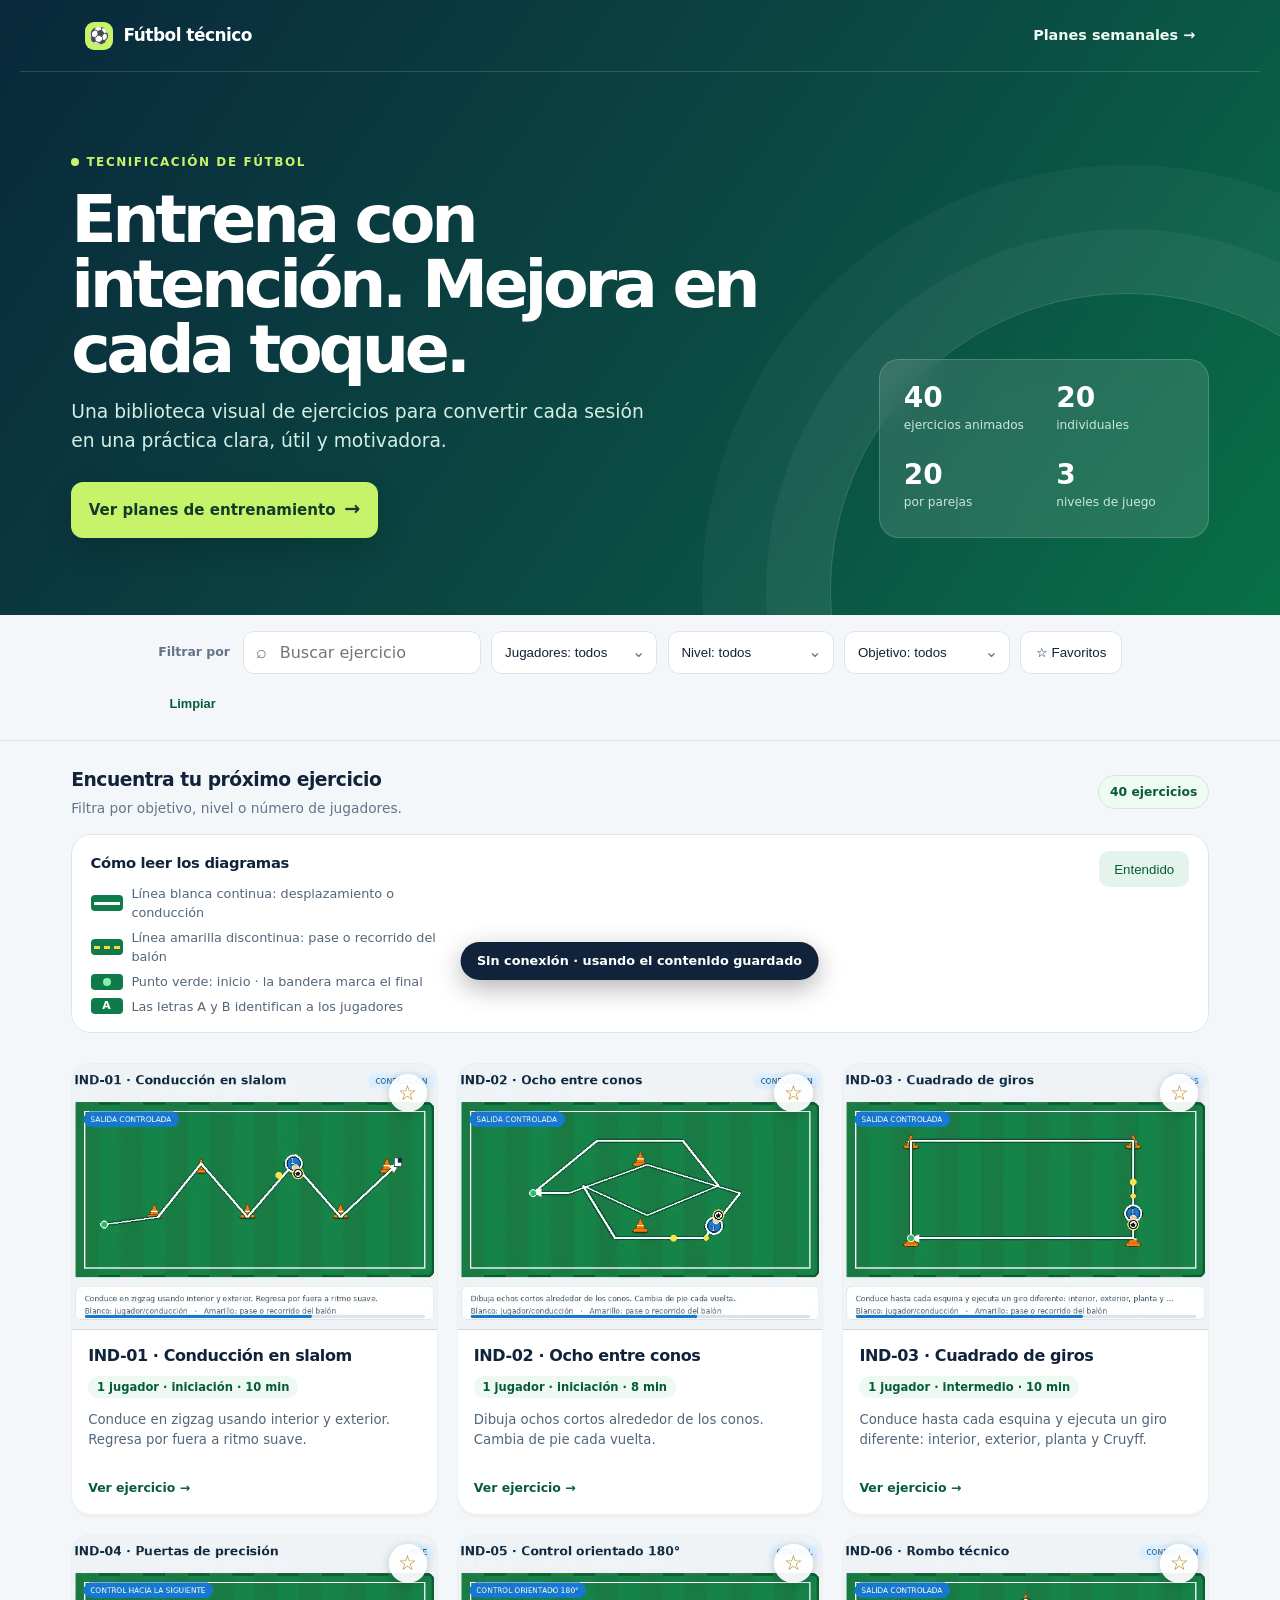
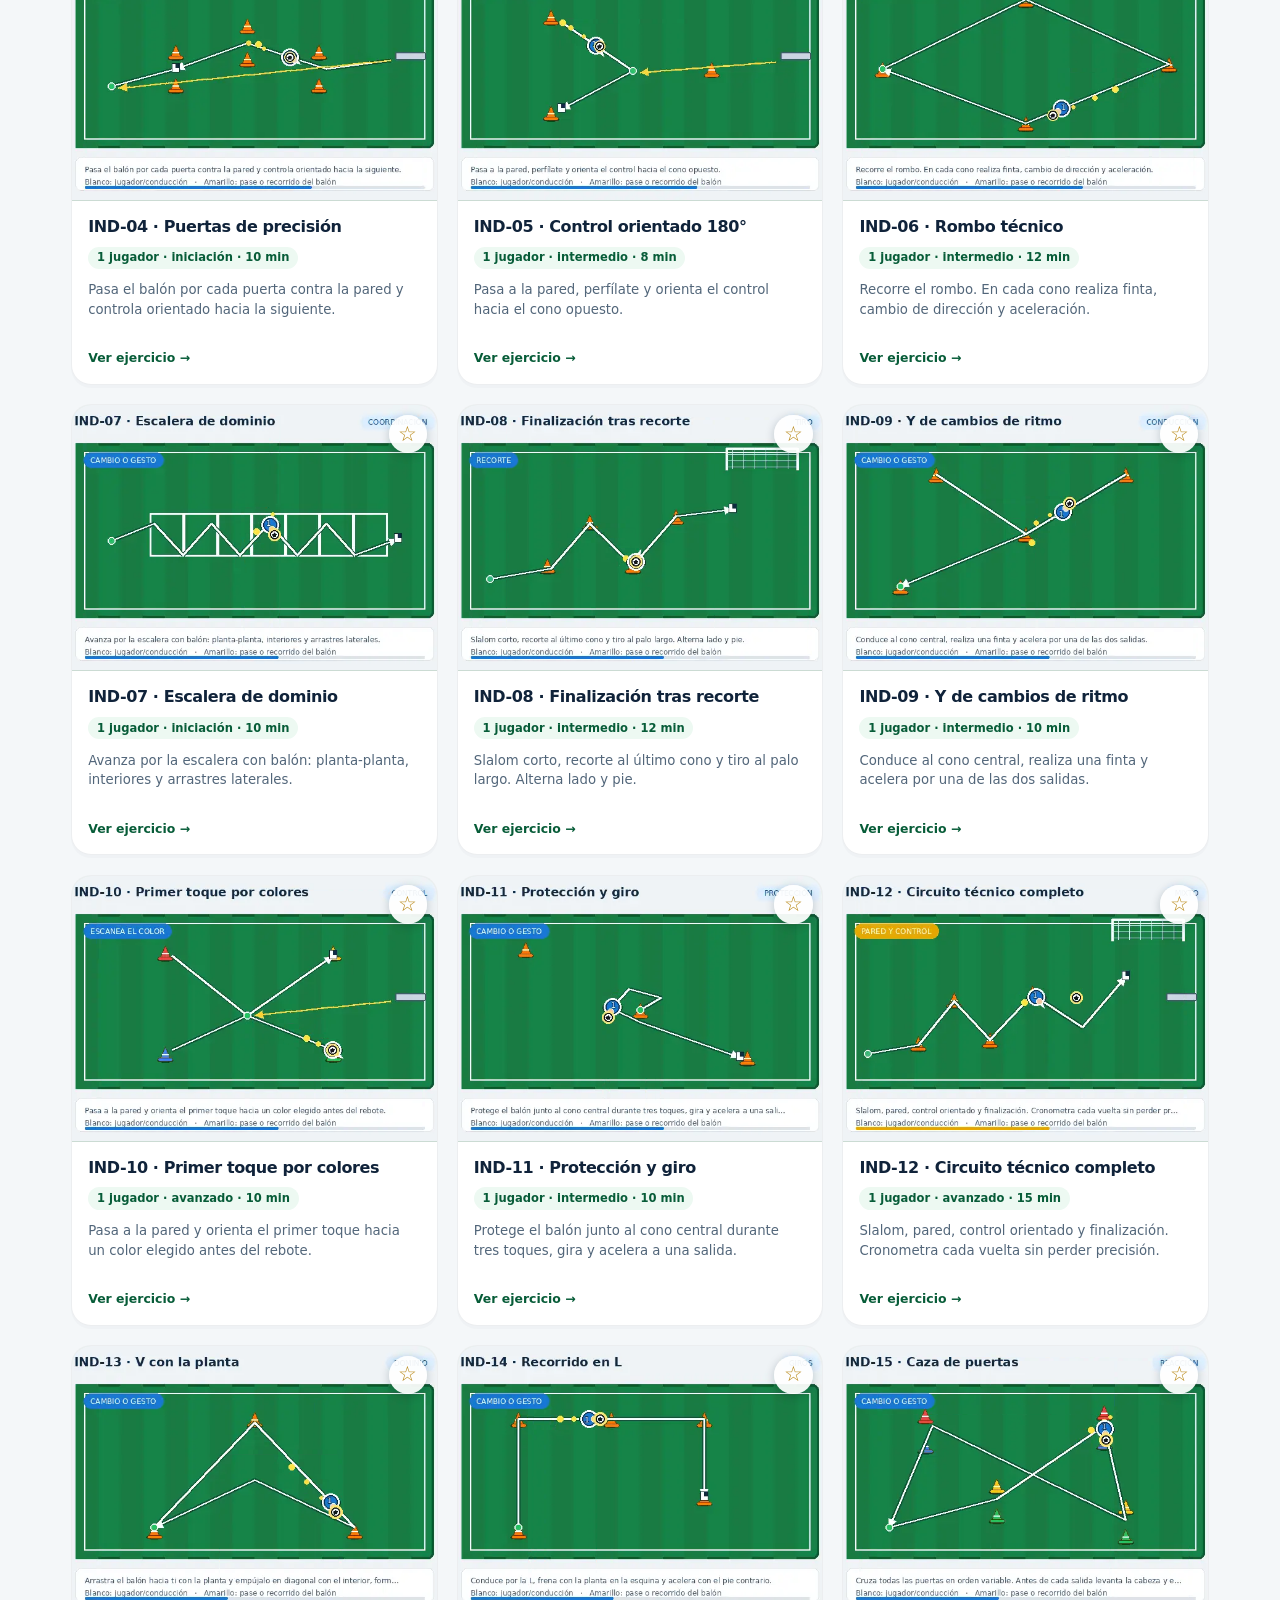
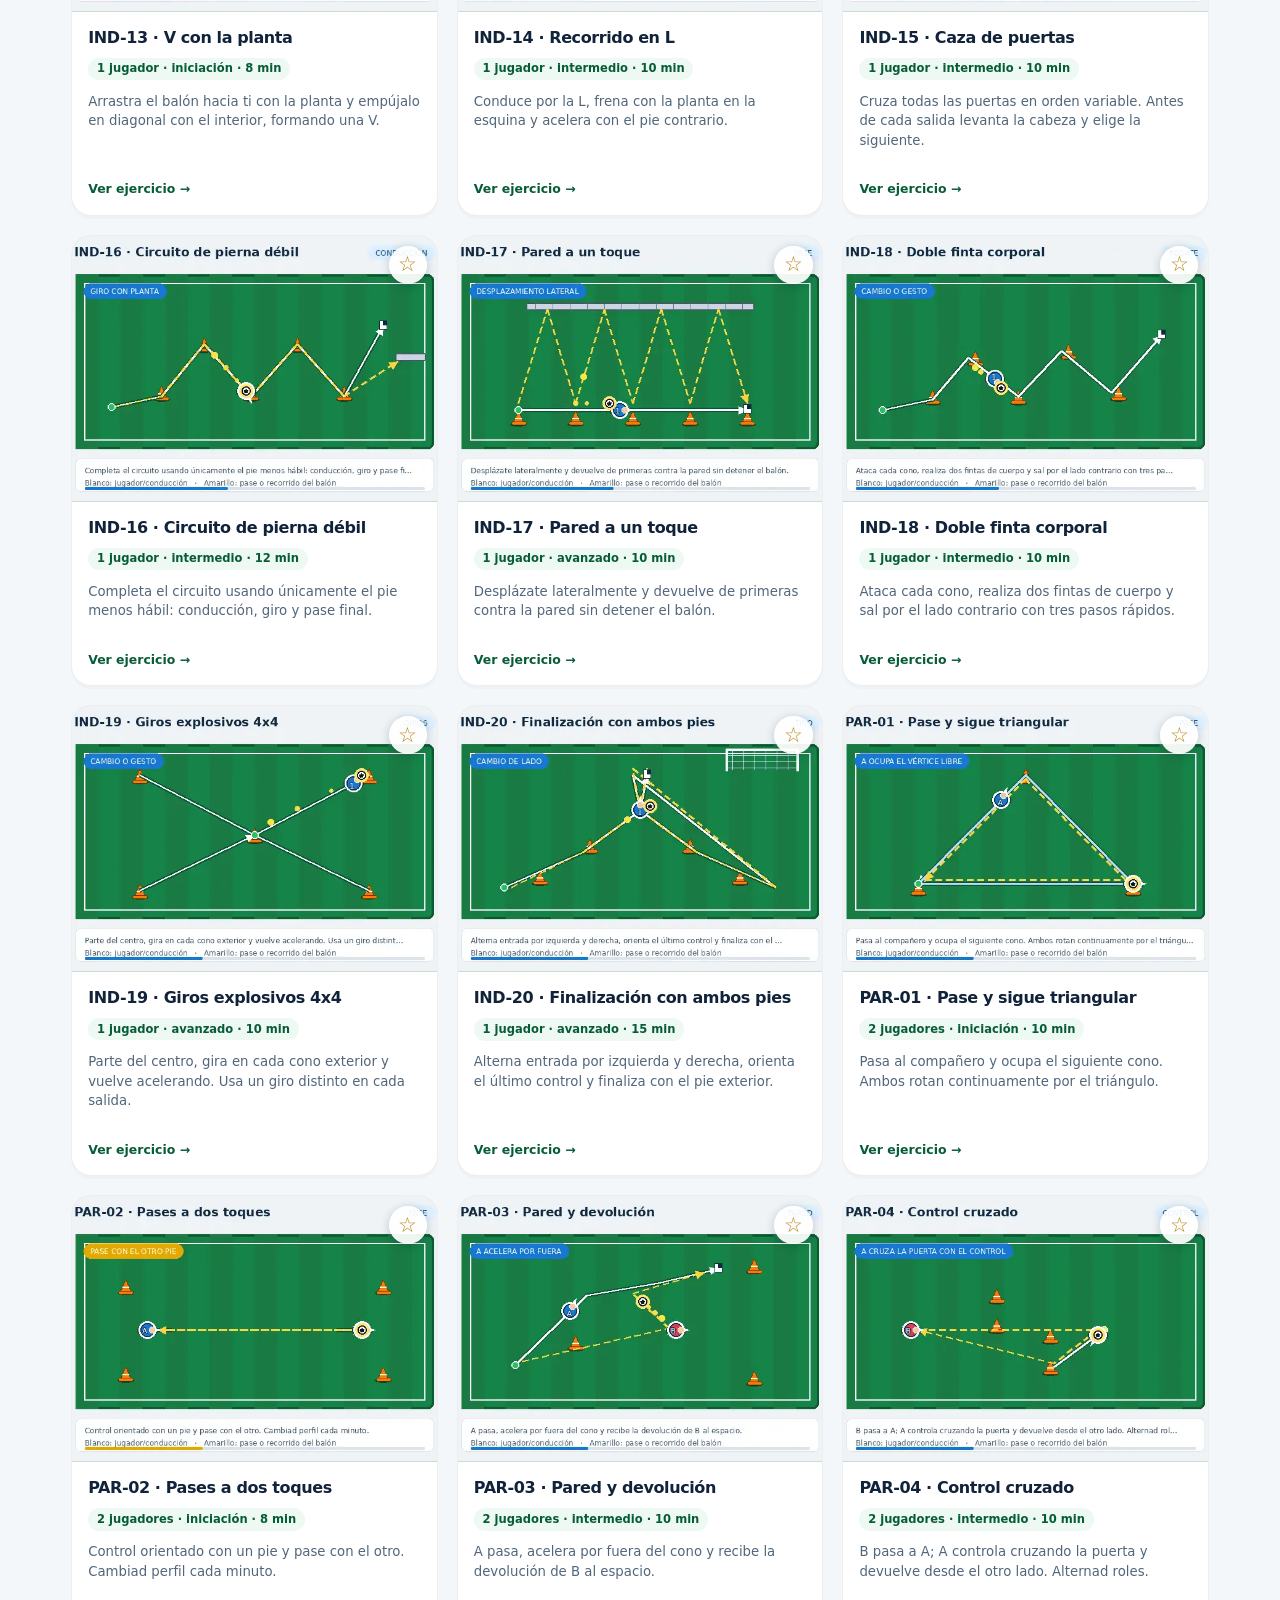
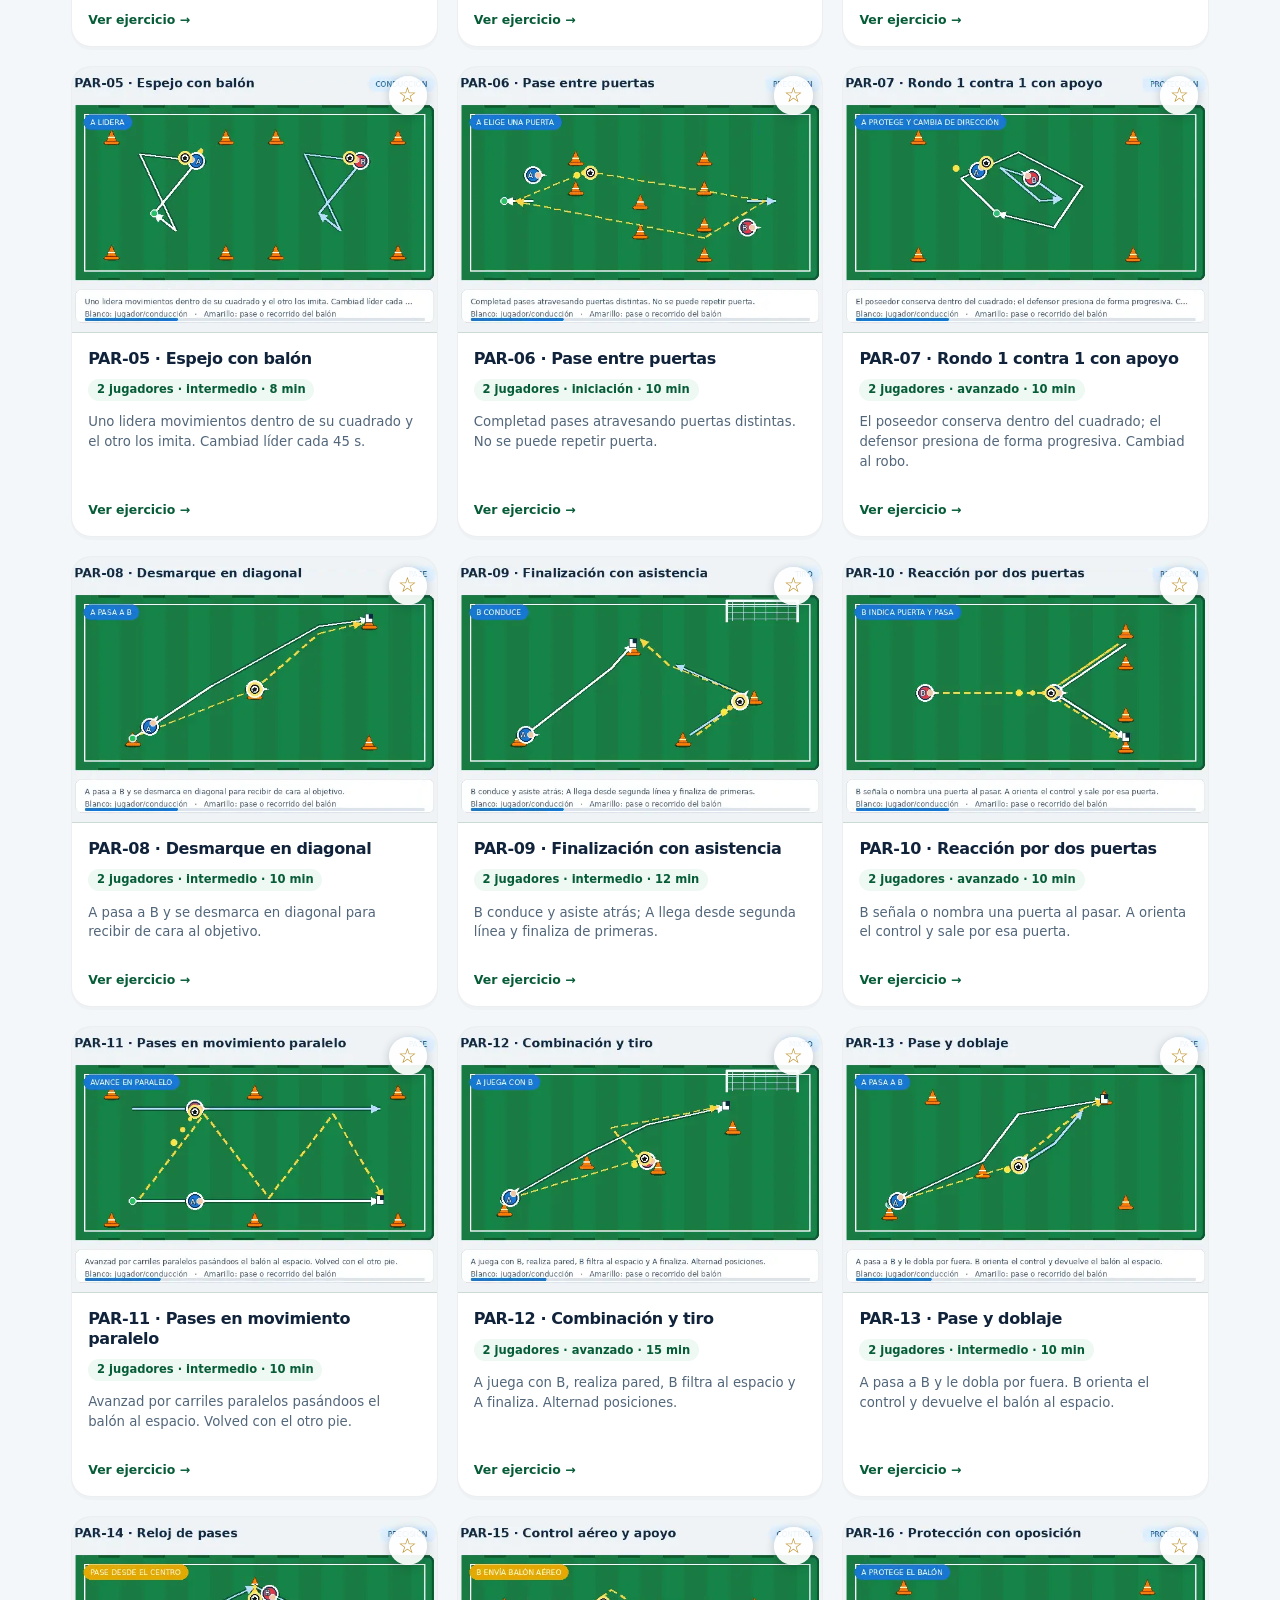
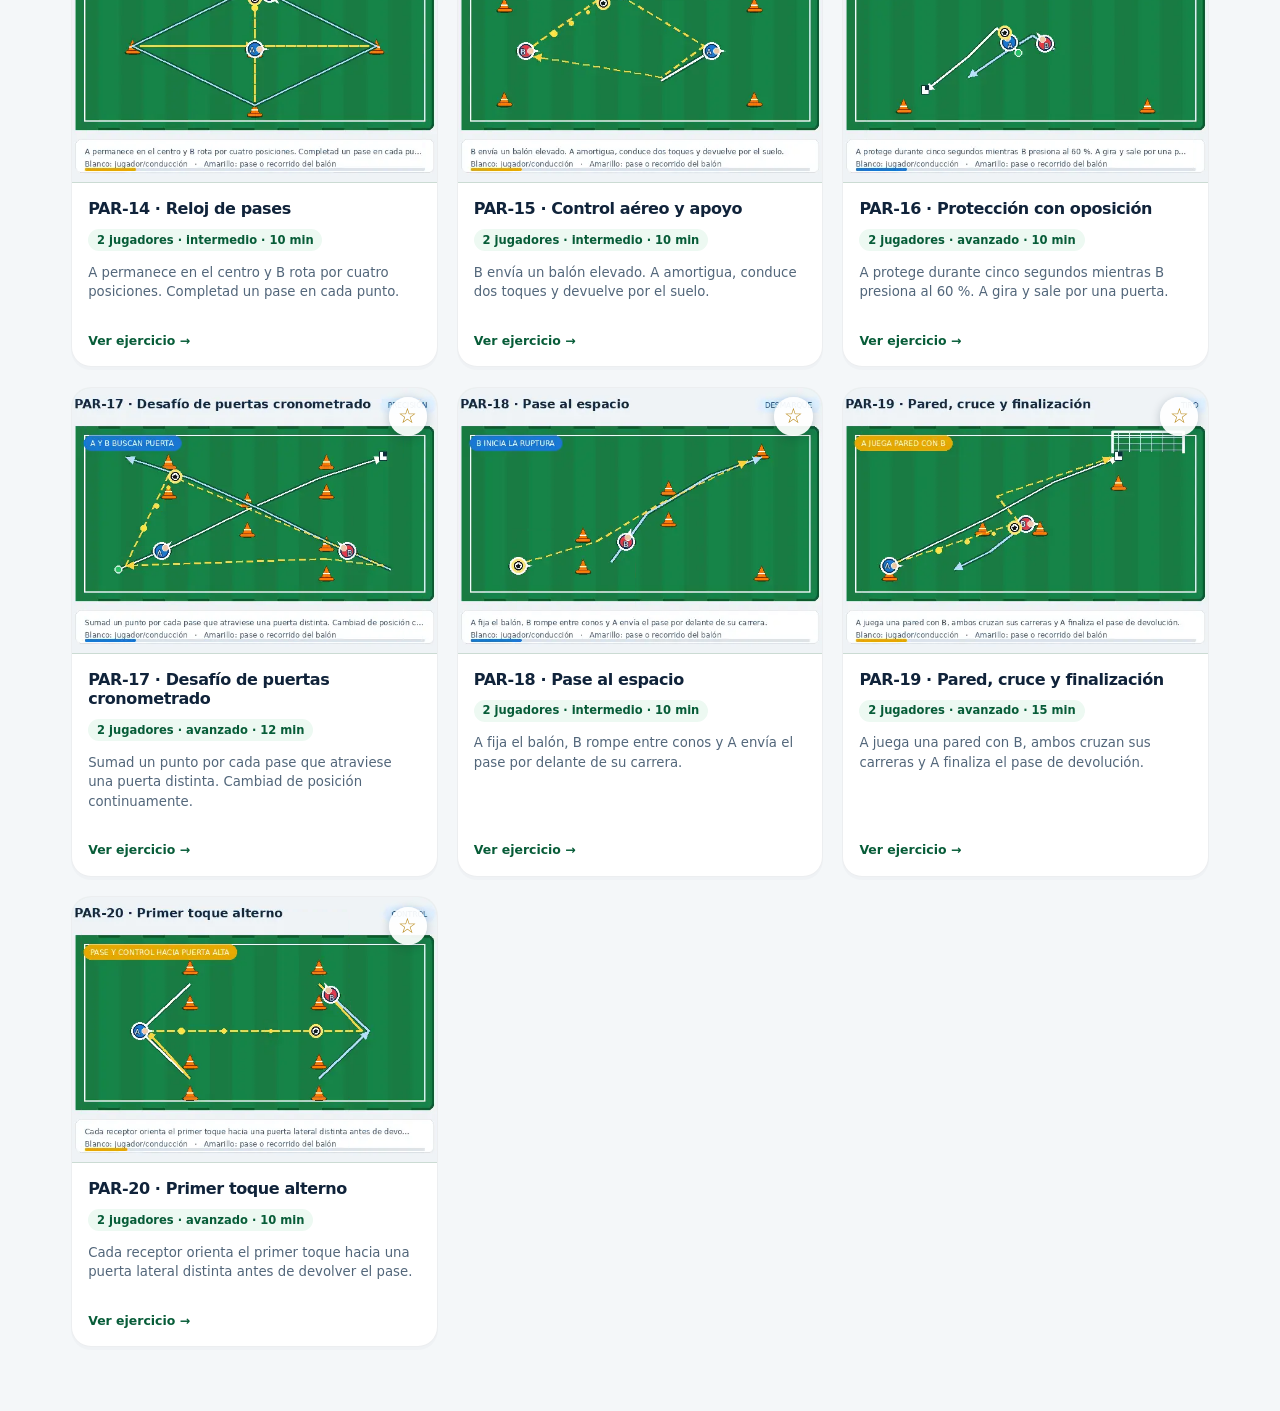
==== commit cda6126f: "Añade WebP, progreso local, favoritos, modo oscuro y modo entrenamiento hands-free - Convierte las 4" ====
--- a/index.html
+++ b/index.html
@@ -1 +1 @@
-<!doctype html><html lang="es"><meta charset="utf-8"><meta name="viewport" content="width=device-width,initial-scale=1,viewport-fit=cover"><meta name="description" content="Biblioteca visual de tecnificación de fútbol: 40 ejercicios animados con filtros por objetivo, nivel y número de jugadores."><meta name="theme-color" content="#09283b"><link rel="manifest" href="manifest.webmanifest"><link rel="icon" type="image/png" href="icon-192.png"><link rel="apple-touch-icon" href="apple-touch-icon.png"><title>Tecnificación de fútbol · SVG + GIF</title><style>*{box-sizing:border-box}body{margin:0;font:16px system-ui;background:#eef3f6;color:#102a43}header{background:linear-gradient(135deg,#102a43,#145da0);color:white;padding:30px max(20px,5vw)}h1{margin:0 0 8px}header p{margin:0;color:#dceeff}header a{display:inline-block;margin-top:16px;padding:9px 14px;border-radius:9px;background:white;color:#145da0;text-decoration:none;font-weight:700}.filters{position:sticky;top:0;background:#fffe;padding:14px max(20px,5vw);display:flex;flex-wrap:wrap;gap:10px;box-shadow:0 2px 12px #0002;z-index:2;backdrop-filter:blur(10px)}select{padding:10px;border:1px solid #ccd6df;border-radius:8px;background:white}main{padding:24px max(20px,5vw);display:grid;grid-template-columns:repeat(auto-fit,minmax(320px,1fr));gap:18px}.card{background:white;border-radius:16px;overflow:hidden;box-shadow:0 6px 24px #102a4318;transition:.2s}.card:hover{transform:translateY(-3px);box-shadow:0 10px 30px #102a4328}.card img{width:100%;display:block}.card div{padding:14px}.card span{display:block;color:#486581;margin-top:6px}.card p{font-size:14px;line-height:1.45}.hide{display:none}</style><link rel="stylesheet" href="ui.css"><header><h1>Tecnificación de fútbol</h1><p>40 ejercicios animados: 20 individuales y 20 por parejas</p><a href="planes.html">Ver planes de 3 días por semana</a></header><div class="filters"><select id="p"><option value="">Jugadores: todos</option><option value="1">1 jugador</option><option value="2">2 jugadores</option></select><select id="n"><option value="">Nivel: todos</option><option>iniciación</option><option>intermedio</option><option>avanzado</option></select><select id="o"><option value="">Objetivo: todos</option><option>conducción</option><option>giros</option><option>pase</option><option>control</option><option>coordinación</option><option>tiro</option><option>protección</option><option>mixto</option><option>dominio</option><option>reacción</option><option>regate</option><option>pared</option><option>precisión</option><option>desmarque</option></select></div><main><article class="card" data-p="1" data-o="conducción" data-n="iniciación"><img loading="lazy" src="gif/ind-01-conduccion-en-slalom.gif" alt="Conducción en slalom"><div><b>IND-01 · Conducción en slalom</b><span>1 jugador · iniciación · 10 min</span><p>Conduce en zigzag usando interior y exterior. Regresa por fuera a ritmo suave.</p><p><b>Secuencia:</b> Conducción técnica → Cambio o gesto → Salida controlada</p></div></article><article class="card" data-p="1" data-o="conducción" data-n="iniciación"><img loading="lazy" src="gif/ind-02-ocho-entre-conos.gif" alt="Ocho entre conos"><div><b>IND-02 · Ocho entre conos</b><span>1 jugador · iniciación · 8 min</span><p>Dibuja ochos cortos alrededor de los conos. Cambia de pie cada vuelta.</p><p><b>Secuencia:</b> Conducción técnica → Cambio o gesto → Salida controlada</p></div></article><article class="card" data-p="1" data-o="giros" data-n="intermedio"><img loading="lazy" src="gif/ind-03-cuadrado-de-giros.gif" alt="Cuadrado de giros"><div><b>IND-03 · Cuadrado de giros</b><span>1 jugador · intermedio · 10 min</span><p>Conduce hasta cada esquina y ejecuta un giro diferente: interior, exterior, planta y Cruyff.</p><p><b>Secuencia:</b> Conducción técnica → Cambio o gesto → Salida controlada</p></div></article><article class="card" data-p="1" data-o="pase" data-n="iniciación"><img loading="lazy" src="gif/ind-04-puertas-de-precision.gif" alt="Puertas de precisión"><div><b>IND-04 · Puertas de precisión</b><span>1 jugador · iniciación · 10 min</span><p>Pasa el balón por cada puerta contra la pared y controla orientado hacia la siguiente.</p><p><b>Secuencia:</b> Conduce a la puerta → Pase a la pared → Control hacia la siguiente</p></div></article><article class="card" data-p="1" data-o="control" data-n="intermedio"><img loading="lazy" src="gif/ind-05-control-orientado-180-.gif" alt="Control orientado 180°"><div><b>IND-05 · Control orientado 180°</b><span>1 jugador · intermedio · 8 min</span><p>Pasa a la pared, perfílate y orienta el control hacia el cono opuesto.</p><p><b>Secuencia:</b> Pase a la pared → Perfil corporal → Control orientado 180°</p></div></article><article class="card" data-p="1" data-o="conducción" data-n="intermedio"><img loading="lazy" src="gif/ind-06-rombo-tecnico.gif" alt="Rombo técnico"><div><b>IND-06 · Rombo técnico</b><span>1 jugador · intermedio · 12 min</span><p>Recorre el rombo. En cada cono realiza finta, cambio de dirección y aceleración.</p><p><b>Secuencia:</b> Conducción técnica → Cambio o gesto → Salida controlada</p></div></article><article class="card" data-p="1" data-o="coordinación" data-n="iniciación"><img loading="lazy" src="gif/ind-07-escalera-de-dominio.gif" alt="Escalera de dominio"><div><b>IND-07 · Escalera de dominio</b><span>1 jugador · iniciación · 10 min</span><p>Avanza por la escalera con balón: planta-planta, interiores y arrastres laterales.</p><p><b>Secuencia:</b> Conducción técnica → Cambio o gesto → Salida controlada</p></div></article><article class="card" data-p="1" data-o="tiro" data-n="intermedio"><img loading="lazy" src="gif/ind-08-finalizacion-tras-recorte.gif" alt="Finalización tras recorte"><div><b>IND-08 · Finalización tras recorte</b><span>1 jugador · intermedio · 12 min</span><p>Slalom corto, recorte al último cono y tiro al palo largo. Alterna lado y pie.</p><p><b>Secuencia:</b> Slalom → Recorte → Tiro al palo largo</p></div></article><article class="card" data-p="1" data-o="conducción" data-n="intermedio"><img loading="lazy" src="gif/ind-09-y-de-cambios-de-ritmo.gif" alt="Y de cambios de ritmo"><div><b>IND-09 · Y de cambios de ritmo</b><span>1 jugador · intermedio · 10 min</span><p>Conduce al cono central, realiza una finta y acelera por una de las dos salidas.</p><p><b>Secuencia:</b> Conducción técnica → Cambio o gesto → Salida controlada</p></div></article><article class="card" data-p="1" data-o="control" data-n="avanzado"><img loading="lazy" src="gif/ind-10-primer-toque-por-colores.gif" alt="Primer toque por colores"><div><b>IND-10 · Primer toque por colores</b><span>1 jugador · avanzado · 10 min</span><p>Pasa a la pared y orienta el primer toque hacia un color elegido antes del rebote.</p><p><b>Secuencia:</b> Pase a la pared → Escanea el color → Primer toque hacia la puerta</p></div></article><article class="card" data-p="1" data-o="protección" data-n="intermedio"><img loading="lazy" src="gif/ind-11-proteccion-y-giro.gif" alt="Protección y giro"><div><b>IND-11 · Protección y giro</b><span>1 jugador · intermedio · 10 min</span><p>Protege el balón junto al cono central durante tres toques, gira y acelera a una salida.</p><p><b>Secuencia:</b> Conducción técnica → Cambio o gesto → Salida controlada</p></div></article><article class="card" data-p="1" data-o="mixto" data-n="avanzado"><img loading="lazy" src="gif/ind-12-circuito-tecnico-completo.gif" alt="Circuito técnico completo"><div><b>IND-12 · Circuito técnico completo</b><span>1 jugador · avanzado · 15 min</span><p>Slalom, pared, control orientado y finalización. Cronometra cada vuelta sin perder precisión.</p><p><b>Secuencia:</b> Slalom → Pared y control → Finalización</p></div></article><article class="card" data-p="1" data-o="dominio" data-n="iniciación"><img loading="lazy" src="gif/ind-13-v-con-la-planta.gif" alt="V con la planta"><div><b>IND-13 · V con la planta</b><span>1 jugador · iniciación · 8 min</span><p>Arrastra el balón hacia ti con la planta y empújalo en diagonal con el interior, formando una V.</p><p><b>Secuencia:</b> Conducción técnica → Cambio o gesto → Salida controlada</p></div></article><article class="card" data-p="1" data-o="giros" data-n="intermedio"><img loading="lazy" src="gif/ind-14-recorrido-en-l.gif" alt="Recorrido en L"><div><b>IND-14 · Recorrido en L</b><span>1 jugador · intermedio · 10 min</span><p>Conduce por la L, frena con la planta en la esquina y acelera con el pie contrario.</p><p><b>Secuencia:</b> Conducción técnica → Cambio o gesto → Salida controlada</p></div></article><article class="card" data-p="1" data-o="reacción" data-n="intermedio"><img loading="lazy" src="gif/ind-15-caza-de-puertas.gif" alt="Caza de puertas"><div><b>IND-15 · Caza de puertas</b><span>1 jugador · intermedio · 10 min</span><p>Cruza todas las puertas en orden variable. Antes de cada salida levanta la cabeza y elige la siguiente.</p><p><b>Secuencia:</b> Conducción técnica → Cambio o gesto → Salida controlada</p></div></article><article class="card" data-p="1" data-o="conducción" data-n="intermedio"><img loading="lazy" src="gif/ind-16-circuito-de-pierna-debil.gif" alt="Circuito de pierna débil"><div><b>IND-16 · Circuito de pierna débil</b><span>1 jugador · intermedio · 12 min</span><p>Completa el circuito usando únicamente el pie menos hábil: conducción, giro y pase final.</p><p><b>Secuencia:</b> Solo pie débil → Giro con planta → Pase final</p></div></article><article class="card" data-p="1" data-o="pase" data-n="avanzado"><img loading="lazy" src="gif/ind-17-pared-a-un-toque.gif" alt="Pared a un toque"><div><b>IND-17 · Pared a un toque</b><span>1 jugador · avanzado · 10 min</span><p>Desplázate lateralmente y devuelve de primeras contra la pared sin detener el balón.</p><p><b>Secuencia:</b> Pase de primeras → Desplazamiento lateral → Repite sin detener el balón</p></div></article><article class="card" data-p="1" data-o="regate" data-n="intermedio"><img loading="lazy" src="gif/ind-18-doble-finta-corporal.gif" alt="Doble finta corporal"><div><b>IND-18 · Doble finta corporal</b><span>1 jugador · intermedio · 10 min</span><p>Ataca cada cono, realiza dos fintas de cuerpo y sal por el lado contrario con tres pasos rápidos.</p><p><b>Secuencia:</b> Conducción técnica → Cambio o gesto → Salida controlada</p></div></article><article class="card" data-p="1" data-o="giros" data-n="avanzado"><img loading="lazy" src="gif/ind-19-giros-explosivos-4x4.gif" alt="Giros explosivos 4x4"><div><b>IND-19 · Giros explosivos 4x4</b><span>1 jugador · avanzado · 10 min</span><p>Parte del centro, gira en cada cono exterior y vuelve acelerando. Usa un giro distinto en cada salida.</p><p><b>Secuencia:</b> Conducción técnica → Cambio o gesto → Salida controlada</p></div></article><article class="card" data-p="1" data-o="tiro" data-n="avanzado"><img loading="lazy" src="gif/ind-20-finalizacion-con-ambos-pies.gif" alt="Finalización con ambos pies"><div><b>IND-20 · Finalización con ambos pies</b><span>1 jugador · avanzado · 15 min</span><p>Alterna entrada por izquierda y derecha, orienta el último control y finaliza con el pie exterior.</p><p><b>Secuencia:</b> Entrada izquierda y tiro → Cambio de lado → Entrada derecha y tiro</p></div></article><article class="card" data-p="2" data-o="pase" data-n="iniciación"><img loading="lazy" src="gif/par-01-pase-y-sigue-triangular.gif" alt="Pase y sigue triangular"><div><b>PAR-01 · Pase y sigue triangular</b><span>2 jugadores · iniciación · 10 min</span><p>Pasa al compañero y ocupa el siguiente cono. Ambos rotan continuamente por el triángulo.</p><p><b>Secuencia:</b> A pasa a B → A ocupa el vértice libre → B pasa a A</p></div></article><article class="card" data-p="2" data-o="pase" data-n="iniciación"><img loading="lazy" src="gif/par-02-pases-a-dos-toques.gif" alt="Pases a dos toques"><div><b>PAR-02 · Pases a dos toques</b><span>2 jugadores · iniciación · 8 min</span><p>Control orientado con un pie y pase con el otro. Cambiad perfil cada minuto.</p><p><b>Secuencia:</b> Control orientado → Pase con el otro pie → Cambio de receptor</p></div></article><article class="card" data-p="2" data-o="pared" data-n="intermedio"><img loading="lazy" src="gif/par-03-pared-y-devolucion.gif" alt="Pared y devolución"><div><b>PAR-03 · Pared y devolución</b><span>2 jugadores · intermedio · 10 min</span><p>A pasa, acelera por fuera del cono y recibe la devolución de B al espacio.</p><p><b>Secuencia:</b> A pasa a B → A acelera por fuera → B devuelve al espacio</p></div></article><article class="card" data-p="2" data-o="control" data-n="intermedio"><img loading="lazy" src="gif/par-04-control-cruzado.gif" alt="Control cruzado"><div><b>PAR-04 · Control cruzado</b><span>2 jugadores · intermedio · 10 min</span><p>B pasa a A; A controla cruzando la puerta y devuelve desde el otro lado. Alternad roles.</p><p><b>Secuencia:</b> B pasa a A → A cruza la puerta con el control → A devuelve a B</p></div></article><article class="card" data-p="2" data-o="conducción" data-n="intermedio"><img loading="lazy" src="gif/par-05-espejo-con-balon.gif" alt="Espejo con balón"><div><b>PAR-05 · Espejo con balón</b><span>2 jugadores · intermedio · 8 min</span><p>Uno lidera movimientos dentro de su cuadrado y el otro los imita. Cambiad líder cada 45 s.</p><p><b>Secuencia:</b> A lidera → B copia el gesto → Cambio de dirección sincronizado</p></div></article><article class="card" data-p="2" data-o="precisión" data-n="iniciación"><img loading="lazy" src="gif/par-06-pase-entre-puertas.gif" alt="Pase entre puertas"><div><b>PAR-06 · Pase entre puertas</b><span>2 jugadores · iniciación · 10 min</span><p>Completad pases atravesando puertas distintas. No se puede repetir puerta.</p><p><b>Secuencia:</b> A elige una puerta → Pase a B → B cambia de puerta y devuelve</p></div></article><article class="card" data-p="2" data-o="protección" data-n="avanzado"><img loading="lazy" src="gif/par-07-rondo-1-contra-1-con-apoyo.gif" alt="Rondo 1 contra 1 con apoyo"><div><b>PAR-07 · Rondo 1 contra 1 con apoyo</b><span>2 jugadores · avanzado · 10 min</span><p>El poseedor conserva dentro del cuadrado; el defensor presiona de forma progresiva. Cambiad al robo.</p><p><b>Secuencia:</b> A protege y cambia de dirección → B presiona progresivamente → Cambio de rol al robo</p></div></article><article class="card" data-p="2" data-o="pase" data-n="intermedio"><img loading="lazy" src="gif/par-08-desmarque-en-diagonal.gif" alt="Desmarque en diagonal"><div><b>PAR-08 · Desmarque en diagonal</b><span>2 jugadores · intermedio · 10 min</span><p>A pasa a B y se desmarca en diagonal para recibir de cara al objetivo.</p><p><b>Secuencia:</b> A pasa a B → A se desmarca en diagonal → B devuelve al espacio</p></div></article><article class="card" data-p="2" data-o="tiro" data-n="intermedio"><img loading="lazy" src="gif/par-09-finalizacion-con-asistencia.gif" alt="Finalización con asistencia"><div><b>PAR-09 · Finalización con asistencia</b><span>2 jugadores · intermedio · 12 min</span><p>B conduce y asiste atrás; A llega desde segunda línea y finaliza de primeras.</p><p><b>Secuencia:</b> B conduce → Asistencia atrás → A llega y finaliza</p></div></article><article class="card" data-p="2" data-o="reacción" data-n="avanzado"><img loading="lazy" src="gif/par-10-reaccion-por-dos-puertas.gif" alt="Reacción por dos puertas"><div><b>PAR-10 · Reacción por dos puertas</b><span>2 jugadores · avanzado · 10 min</span><p>B señala o nombra una puerta al pasar. A orienta el control y sale por esa puerta.</p><p><b>Secuencia:</b> B indica puerta y pasa → A orienta el control → A sale por la puerta</p></div></article><article class="card" data-p="2" data-o="pase" data-n="intermedio"><img loading="lazy" src="gif/par-11-pases-en-movimiento-paralelo.gif" alt="Pases en movimiento paralelo"><div><b>PAR-11 · Pases en movimiento paralelo</b><span>2 jugadores · intermedio · 10 min</span><p>Avanzad por carriles paralelos pasándoos el balón al espacio. Volved con el otro pie.</p><p><b>Secuencia:</b> Avance en paralelo → Pase al espacio → Receptor acompaña la carrera</p></div></article><article class="card" data-p="2" data-o="mixto" data-n="avanzado"><img loading="lazy" src="gif/par-12-combinacion-y-tiro.gif" alt="Combinación y tiro"><div><b>PAR-12 · Combinación y tiro</b><span>2 jugadores · avanzado · 15 min</span><p>A juega con B, realiza pared, B filtra al espacio y A finaliza. Alternad posiciones.</p><p><b>Secuencia:</b> A juega con B → Pared y desmarque → A controla y finaliza</p></div></article><article class="card" data-p="2" data-o="pase" data-n="intermedio"><img loading="lazy" src="gif/par-13-pase-y-doblaje.gif" alt="Pase y doblaje"><div><b>PAR-13 · Pase y doblaje</b><span>2 jugadores · intermedio · 10 min</span><p>A pasa a B y le dobla por fuera. B orienta el control y devuelve el balón al espacio.</p><p><b>Secuencia:</b> A pasa a B → A dobla por fuera → B devuelve al espacio</p></div></article><article class="card" data-p="2" data-o="precisión" data-n="intermedio"><img loading="lazy" src="gif/par-14-reloj-de-pases.gif" alt="Reloj de pases"><div><b>PAR-14 · Reloj de pases</b><span>2 jugadores · intermedio · 10 min</span><p>A permanece en el centro y B rota por cuatro posiciones. Completad un pase en cada punto.</p><p><b>Secuencia:</b> Pase desde el centro → B cambia de posición → Devolución y siguiente punto</p></div></article><article class="card" data-p="2" data-o="control" data-n="intermedio"><img loading="lazy" src="gif/par-15-control-aereo-y-apoyo.gif" alt="Control aéreo y apoyo"><div><b>PAR-15 · Control aéreo y apoyo</b><span>2 jugadores · intermedio · 10 min</span><p>B envía un balón elevado. A amortigua, conduce dos toques y devuelve por el suelo.</p><p><b>Secuencia:</b> B envía balón aéreo → A amortigua y conduce → Devolución por el suelo</p></div></article><article class="card" data-p="2" data-o="protección" data-n="avanzado"><img loading="lazy" src="gif/par-16-proteccion-con-oposicion.gif" alt="Protección con oposición"><div><b>PAR-16 · Protección con oposición</b><span>2 jugadores · avanzado · 10 min</span><p>A protege durante cinco segundos mientras B presiona al 60 %. A gira y sale por una puerta.</p><p><b>Secuencia:</b> A protege el balón → B presiona sin robar → A gira y sale por la puerta</p></div></article><article class="card" data-p="2" data-o="precisión" data-n="avanzado"><img loading="lazy" src="gif/par-17-desafio-de-puertas-cronometrado.gif" alt="Desafío de puertas cronometrado"><div><b>PAR-17 · Desafío de puertas cronometrado</b><span>2 jugadores · avanzado · 12 min</span><p>Sumad un punto por cada pase que atraviese una puerta distinta. Cambiad de posición continuamente.</p><p><b>Secuencia:</b> A y B buscan puerta → Pase válido suma punto → Reposición para otra puerta</p></div></article><article class="card" data-p="2" data-o="desmarque" data-n="intermedio"><img loading="lazy" src="gif/par-18-pase-al-espacio.gif" alt="Pase al espacio"><div><b>PAR-18 · Pase al espacio</b><span>2 jugadores · intermedio · 10 min</span><p>A fija el balón, B rompe entre conos y A envía el pase por delante de su carrera.</p><p><b>Secuencia:</b> B inicia la ruptura → A espera y temporiza → Pase por delante de B</p></div></article><article class="card" data-p="2" data-o="tiro" data-n="avanzado"><img loading="lazy" src="gif/par-19-pared-cruce-y-finalizacion.gif" alt="Pared, cruce y finalización"><div><b>PAR-19 · Pared, cruce y finalización</b><span>2 jugadores · avanzado · 15 min</span><p>A juega una pared con B, ambos cruzan sus carreras y A finaliza el pase de devolución.</p><p><b>Secuencia:</b> A juega pared con B → Carreras cruzadas → Devolución y tiro</p></div></article><article class="card" data-p="2" data-o="control" data-n="avanzado"><img loading="lazy" src="gif/par-20-primer-toque-alterno.gif" alt="Primer toque alterno"><div><b>PAR-20 · Primer toque alterno</b><span>2 jugadores · avanzado · 10 min</span><p>Cada receptor orienta el primer toque hacia una puerta lateral distinta antes de devolver el pase.</p><p><b>Secuencia:</b> Pase y control hacia puerta alta → Devolución → Control alterno hacia puerta baja</p></div></article></main><script>const q=s=>document.querySelector(s),f=()=>document.querySelectorAll('.card').forEach(c=>c.classList.toggle('hide',(q('#p').value&&c.dataset.p!=q('#p').value)||(q('#n').value&&c.dataset.n!=q('#n').value)||(q('#o').value&&c.dataset.o!=q('#o').value)));document.querySelectorAll('select').forEach(x=>x.onchange=f)</script><script src="data.js"></script><script defer src="ui.js"></script></html>+<!doctype html><html lang="es"><meta charset="utf-8"><meta name="viewport" content="width=device-width,initial-scale=1,viewport-fit=cover"><meta name="description" content="Biblioteca visual de tecnificación de fútbol: 40 ejercicios animados con filtros por objetivo, nivel y número de jugadores."><meta name="theme-color" content="#09283b"><link rel="manifest" href="manifest.webmanifest"><link rel="icon" type="image/png" href="icon-192.png"><link rel="apple-touch-icon" href="apple-touch-icon.png"><title>Tecnificación de fútbol · SVG + GIF</title><style>*{box-sizing:border-box}body{margin:0;font:16px system-ui;background:#eef3f6;color:#102a43}header{background:linear-gradient(135deg,#102a43,#145da0);color:white;padding:30px max(20px,5vw)}h1{margin:0 0 8px}header p{margin:0;color:#dceeff}header a{display:inline-block;margin-top:16px;padding:9px 14px;border-radius:9px;background:white;color:#145da0;text-decoration:none;font-weight:700}.filters{position:sticky;top:0;background:#fffe;padding:14px max(20px,5vw);display:flex;flex-wrap:wrap;gap:10px;box-shadow:0 2px 12px #0002;z-index:2;backdrop-filter:blur(10px)}select{padding:10px;border:1px solid #ccd6df;border-radius:8px;background:white}main{padding:24px max(20px,5vw);display:grid;grid-template-columns:repeat(auto-fit,minmax(320px,1fr));gap:18px}.card{background:white;border-radius:16px;overflow:hidden;box-shadow:0 6px 24px #102a4318;transition:.2s}.card:hover{transform:translateY(-3px);box-shadow:0 10px 30px #102a4328}.card img{width:100%;display:block}.card div{padding:14px}.card span{display:block;color:#486581;margin-top:6px}.card p{font-size:14px;line-height:1.45}.hide{display:none}</style><link rel="stylesheet" href="ui.css"><header><h1>Tecnificación de fútbol</h1><p>40 ejercicios animados: 20 individuales y 20 por parejas</p><a href="planes.html">Ver planes de 3 días por semana</a></header><div class="filters"><select id="p"><option value="">Jugadores: todos</option><option value="1">1 jugador</option><option value="2">2 jugadores</option></select><select id="n"><option value="">Nivel: todos</option><option>iniciación</option><option>intermedio</option><option>avanzado</option></select><select id="o"><option value="">Objetivo: todos</option><option>conducción</option><option>giros</option><option>pase</option><option>control</option><option>coordinación</option><option>tiro</option><option>protección</option><option>mixto</option><option>dominio</option><option>reacción</option><option>regate</option><option>pared</option><option>precisión</option><option>desmarque</option></select></div><main><article class="card" data-p="1" data-o="conducción" data-n="iniciación"><img loading="lazy" src="webp/ind-01-conduccion-en-slalom.webp" alt="Conducción en slalom"><div><b>IND-01 · Conducción en slalom</b><span>1 jugador · iniciación · 10 min</span><p>Conduce en zigzag usando interior y exterior. Regresa por fuera a ritmo suave.</p><p><b>Secuencia:</b> Conducción técnica → Cambio o gesto → Salida controlada</p></div></article><article class="card" data-p="1" data-o="conducción" data-n="iniciación"><img loading="lazy" src="webp/ind-02-ocho-entre-conos.webp" alt="Ocho entre conos"><div><b>IND-02 · Ocho entre conos</b><span>1 jugador · iniciación · 8 min</span><p>Dibuja ochos cortos alrededor de los conos. Cambia de pie cada vuelta.</p><p><b>Secuencia:</b> Conducción técnica → Cambio o gesto → Salida controlada</p></div></article><article class="card" data-p="1" data-o="giros" data-n="intermedio"><img loading="lazy" src="webp/ind-03-cuadrado-de-giros.webp" alt="Cuadrado de giros"><div><b>IND-03 · Cuadrado de giros</b><span>1 jugador · intermedio · 10 min</span><p>Conduce hasta cada esquina y ejecuta un giro diferente: interior, exterior, planta y Cruyff.</p><p><b>Secuencia:</b> Conducción técnica → Cambio o gesto → Salida controlada</p></div></article><article class="card" data-p="1" data-o="pase" data-n="iniciación"><img loading="lazy" src="webp/ind-04-puertas-de-precision.webp" alt="Puertas de precisión"><div><b>IND-04 · Puertas de precisión</b><span>1 jugador · iniciación · 10 min</span><p>Pasa el balón por cada puerta contra la pared y controla orientado hacia la siguiente.</p><p><b>Secuencia:</b> Conduce a la puerta → Pase a la pared → Control hacia la siguiente</p></div></article><article class="card" data-p="1" data-o="control" data-n="intermedio"><img loading="lazy" src="webp/ind-05-control-orientado-180-.webp" alt="Control orientado 180°"><div><b>IND-05 · Control orientado 180°</b><span>1 jugador · intermedio · 8 min</span><p>Pasa a la pared, perfílate y orienta el control hacia el cono opuesto.</p><p><b>Secuencia:</b> Pase a la pared → Perfil corporal → Control orientado 180°</p></div></article><article class="card" data-p="1" data-o="conducción" data-n="intermedio"><img loading="lazy" src="webp/ind-06-rombo-tecnico.webp" alt="Rombo técnico"><div><b>IND-06 · Rombo técnico</b><span>1 jugador · intermedio · 12 min</span><p>Recorre el rombo. En cada cono realiza finta, cambio de dirección y aceleración.</p><p><b>Secuencia:</b> Conducción técnica → Cambio o gesto → Salida controlada</p></div></article><article class="card" data-p="1" data-o="coordinación" data-n="iniciación"><img loading="lazy" src="webp/ind-07-escalera-de-dominio.webp" alt="Escalera de dominio"><div><b>IND-07 · Escalera de dominio</b><span>1 jugador · iniciación · 10 min</span><p>Avanza por la escalera con balón: planta-planta, interiores y arrastres laterales.</p><p><b>Secuencia:</b> Conducción técnica → Cambio o gesto → Salida controlada</p></div></article><article class="card" data-p="1" data-o="tiro" data-n="intermedio"><img loading="lazy" src="webp/ind-08-finalizacion-tras-recorte.webp" alt="Finalización tras recorte"><div><b>IND-08 · Finalización tras recorte</b><span>1 jugador · intermedio · 12 min</span><p>Slalom corto, recorte al último cono y tiro al palo largo. Alterna lado y pie.</p><p><b>Secuencia:</b> Slalom → Recorte → Tiro al palo largo</p></div></article><article class="card" data-p="1" data-o="conducción" data-n="intermedio"><img loading="lazy" src="webp/ind-09-y-de-cambios-de-ritmo.webp" alt="Y de cambios de ritmo"><div><b>IND-09 · Y de cambios de ritmo</b><span>1 jugador · intermedio · 10 min</span><p>Conduce al cono central, realiza una finta y acelera por una de las dos salidas.</p><p><b>Secuencia:</b> Conducción técnica → Cambio o gesto → Salida controlada</p></div></article><article class="card" data-p="1" data-o="control" data-n="avanzado"><img loading="lazy" src="webp/ind-10-primer-toque-por-colores.webp" alt="Primer toque por colores"><div><b>IND-10 · Primer toque por colores</b><span>1 jugador · avanzado · 10 min</span><p>Pasa a la pared y orienta el primer toque hacia un color elegido antes del rebote.</p><p><b>Secuencia:</b> Pase a la pared → Escanea el color → Primer toque hacia la puerta</p></div></article><article class="card" data-p="1" data-o="protección" data-n="intermedio"><img loading="lazy" src="webp/ind-11-proteccion-y-giro.webp" alt="Protección y giro"><div><b>IND-11 · Protección y giro</b><span>1 jugador · intermedio · 10 min</span><p>Protege el balón junto al cono central durante tres toques, gira y acelera a una salida.</p><p><b>Secuencia:</b> Conducción técnica → Cambio o gesto → Salida controlada</p></div></article><article class="card" data-p="1" data-o="mixto" data-n="avanzado"><img loading="lazy" src="webp/ind-12-circuito-tecnico-completo.webp" alt="Circuito técnico completo"><div><b>IND-12 · Circuito técnico completo</b><span>1 jugador · avanzado · 15 min</span><p>Slalom, pared, control orientado y finalización. Cronometra cada vuelta sin perder precisión.</p><p><b>Secuencia:</b> Slalom → Pared y control → Finalización</p></div></article><article class="card" data-p="1" data-o="dominio" data-n="iniciación"><img loading="lazy" src="webp/ind-13-v-con-la-planta.webp" alt="V con la planta"><div><b>IND-13 · V con la planta</b><span>1 jugador · iniciación · 8 min</span><p>Arrastra el balón hacia ti con la planta y empújalo en diagonal con el interior, formando una V.</p><p><b>Secuencia:</b> Conducción técnica → Cambio o gesto → Salida controlada</p></div></article><article class="card" data-p="1" data-o="giros" data-n="intermedio"><img loading="lazy" src="webp/ind-14-recorrido-en-l.webp" alt="Recorrido en L"><div><b>IND-14 · Recorrido en L</b><span>1 jugador · intermedio · 10 min</span><p>Conduce por la L, frena con la planta en la esquina y acelera con el pie contrario.</p><p><b>Secuencia:</b> Conducción técnica → Cambio o gesto → Salida controlada</p></div></article><article class="card" data-p="1" data-o="reacción" data-n="intermedio"><img loading="lazy" src="webp/ind-15-caza-de-puertas.webp" alt="Caza de puertas"><div><b>IND-15 · Caza de puertas</b><span>1 jugador · intermedio · 10 min</span><p>Cruza todas las puertas en orden variable. Antes de cada salida levanta la cabeza y elige la siguiente.</p><p><b>Secuencia:</b> Conducción técnica → Cambio o gesto → Salida controlada</p></div></article><article class="card" data-p="1" data-o="conducción" data-n="intermedio"><img loading="lazy" src="webp/ind-16-circuito-de-pierna-debil.webp" alt="Circuito de pierna débil"><div><b>IND-16 · Circuito de pierna débil</b><span>1 jugador · intermedio · 12 min</span><p>Completa el circuito usando únicamente el pie menos hábil: conducción, giro y pase final.</p><p><b>Secuencia:</b> Solo pie débil → Giro con planta → Pase final</p></div></article><article class="card" data-p="1" data-o="pase" data-n="avanzado"><img loading="lazy" src="webp/ind-17-pared-a-un-toque.webp" alt="Pared a un toque"><div><b>IND-17 · Pared a un toque</b><span>1 jugador · avanzado · 10 min</span><p>Desplázate lateralmente y devuelve de primeras contra la pared sin detener el balón.</p><p><b>Secuencia:</b> Pase de primeras → Desplazamiento lateral → Repite sin detener el balón</p></div></article><article class="card" data-p="1" data-o="regate" data-n="intermedio"><img loading="lazy" src="webp/ind-18-doble-finta-corporal.webp" alt="Doble finta corporal"><div><b>IND-18 · Doble finta corporal</b><span>1 jugador · intermedio · 10 min</span><p>Ataca cada cono, realiza dos fintas de cuerpo y sal por el lado contrario con tres pasos rápidos.</p><p><b>Secuencia:</b> Conducción técnica → Cambio o gesto → Salida controlada</p></div></article><article class="card" data-p="1" data-o="giros" data-n="avanzado"><img loading="lazy" src="webp/ind-19-giros-explosivos-4x4.webp" alt="Giros explosivos 4x4"><div><b>IND-19 · Giros explosivos 4x4</b><span>1 jugador · avanzado · 10 min</span><p>Parte del centro, gira en cada cono exterior y vuelve acelerando. Usa un giro distinto en cada salida.</p><p><b>Secuencia:</b> Conducción técnica → Cambio o gesto → Salida controlada</p></div></article><article class="card" data-p="1" data-o="tiro" data-n="avanzado"><img loading="lazy" src="webp/ind-20-finalizacion-con-ambos-pies.webp" alt="Finalización con ambos pies"><div><b>IND-20 · Finalización con ambos pies</b><span>1 jugador · avanzado · 15 min</span><p>Alterna entrada por izquierda y derecha, orienta el último control y finaliza con el pie exterior.</p><p><b>Secuencia:</b> Entrada izquierda y tiro → Cambio de lado → Entrada derecha y tiro</p></div></article><article class="card" data-p="2" data-o="pase" data-n="iniciación"><img loading="lazy" src="webp/par-01-pase-y-sigue-triangular.webp" alt="Pase y sigue triangular"><div><b>PAR-01 · Pase y sigue triangular</b><span>2 jugadores · iniciación · 10 min</span><p>Pasa al compañero y ocupa el siguiente cono. Ambos rotan continuamente por el triángulo.</p><p><b>Secuencia:</b> A pasa a B → A ocupa el vértice libre → B pasa a A</p></div></article><article class="card" data-p="2" data-o="pase" data-n="iniciación"><img loading="lazy" src="webp/par-02-pases-a-dos-toques.webp" alt="Pases a dos toques"><div><b>PAR-02 · Pases a dos toques</b><span>2 jugadores · iniciación · 8 min</span><p>Control orientado con un pie y pase con el otro. Cambiad perfil cada minuto.</p><p><b>Secuencia:</b> Control orientado → Pase con el otro pie → Cambio de receptor</p></div></article><article class="card" data-p="2" data-o="pared" data-n="intermedio"><img loading="lazy" src="webp/par-03-pared-y-devolucion.webp" alt="Pared y devolución"><div><b>PAR-03 · Pared y devolución</b><span>2 jugadores · intermedio · 10 min</span><p>A pasa, acelera por fuera del cono y recibe la devolución de B al espacio.</p><p><b>Secuencia:</b> A pasa a B → A acelera por fuera → B devuelve al espacio</p></div></article><article class="card" data-p="2" data-o="control" data-n="intermedio"><img loading="lazy" src="webp/par-04-control-cruzado.webp" alt="Control cruzado"><div><b>PAR-04 · Control cruzado</b><span>2 jugadores · intermedio · 10 min</span><p>B pasa a A; A controla cruzando la puerta y devuelve desde el otro lado. Alternad roles.</p><p><b>Secuencia:</b> B pasa a A → A cruza la puerta con el control → A devuelve a B</p></div></article><article class="card" data-p="2" data-o="conducción" data-n="intermedio"><img loading="lazy" src="webp/par-05-espejo-con-balon.webp" alt="Espejo con balón"><div><b>PAR-05 · Espejo con balón</b><span>2 jugadores · intermedio · 8 min</span><p>Uno lidera movimientos dentro de su cuadrado y el otro los imita. Cambiad líder cada 45 s.</p><p><b>Secuencia:</b> A lidera → B copia el gesto → Cambio de dirección sincronizado</p></div></article><article class="card" data-p="2" data-o="precisión" data-n="iniciación"><img loading="lazy" src="webp/par-06-pase-entre-puertas.webp" alt="Pase entre puertas"><div><b>PAR-06 · Pase entre puertas</b><span>2 jugadores · iniciación · 10 min</span><p>Completad pases atravesando puertas distintas. No se puede repetir puerta.</p><p><b>Secuencia:</b> A elige una puerta → Pase a B → B cambia de puerta y devuelve</p></div></article><article class="card" data-p="2" data-o="protección" data-n="avanzado"><img loading="lazy" src="webp/par-07-rondo-1-contra-1-con-apoyo.webp" alt="Rondo 1 contra 1 con apoyo"><div><b>PAR-07 · Rondo 1 contra 1 con apoyo</b><span>2 jugadores · avanzado · 10 min</span><p>El poseedor conserva dentro del cuadrado; el defensor presiona de forma progresiva. Cambiad al robo.</p><p><b>Secuencia:</b> A protege y cambia de dirección → B presiona progresivamente → Cambio de rol al robo</p></div></article><article class="card" data-p="2" data-o="pase" data-n="intermedio"><img loading="lazy" src="webp/par-08-desmarque-en-diagonal.webp" alt="Desmarque en diagonal"><div><b>PAR-08 · Desmarque en diagonal</b><span>2 jugadores · intermedio · 10 min</span><p>A pasa a B y se desmarca en diagonal para recibir de cara al objetivo.</p><p><b>Secuencia:</b> A pasa a B → A se desmarca en diagonal → B devuelve al espacio</p></div></article><article class="card" data-p="2" data-o="tiro" data-n="intermedio"><img loading="lazy" src="webp/par-09-finalizacion-con-asistencia.webp" alt="Finalización con asistencia"><div><b>PAR-09 · Finalización con asistencia</b><span>2 jugadores · intermedio · 12 min</span><p>B conduce y asiste atrás; A llega desde segunda línea y finaliza de primeras.</p><p><b>Secuencia:</b> B conduce → Asistencia atrás → A llega y finaliza</p></div></article><article class="card" data-p="2" data-o="reacción" data-n="avanzado"><img loading="lazy" src="webp/par-10-reaccion-por-dos-puertas.webp" alt="Reacción por dos puertas"><div><b>PAR-10 · Reacción por dos puertas</b><span>2 jugadores · avanzado · 10 min</span><p>B señala o nombra una puerta al pasar. A orienta el control y sale por esa puerta.</p><p><b>Secuencia:</b> B indica puerta y pasa → A orienta el control → A sale por la puerta</p></div></article><article class="card" data-p="2" data-o="pase" data-n="intermedio"><img loading="lazy" src="webp/par-11-pases-en-movimiento-paralelo.webp" alt="Pases en movimiento paralelo"><div><b>PAR-11 · Pases en movimiento paralelo</b><span>2 jugadores · intermedio · 10 min</span><p>Avanzad por carriles paralelos pasándoos el balón al espacio. Volved con el otro pie.</p><p><b>Secuencia:</b> Avance en paralelo → Pase al espacio → Receptor acompaña la carrera</p></div></article><article class="card" data-p="2" data-o="mixto" data-n="avanzado"><img loading="lazy" src="webp/par-12-combinacion-y-tiro.webp" alt="Combinación y tiro"><div><b>PAR-12 · Combinación y tiro</b><span>2 jugadores · avanzado · 15 min</span><p>A juega con B, realiza pared, B filtra al espacio y A finaliza. Alternad posiciones.</p><p><b>Secuencia:</b> A juega con B → Pared y desmarque → A controla y finaliza</p></div></article><article class="card" data-p="2" data-o="pase" data-n="intermedio"><img loading="lazy" src="webp/par-13-pase-y-doblaje.webp" alt="Pase y doblaje"><div><b>PAR-13 · Pase y doblaje</b><span>2 jugadores · intermedio · 10 min</span><p>A pasa a B y le dobla por fuera. B orienta el control y devuelve el balón al espacio.</p><p><b>Secuencia:</b> A pasa a B → A dobla por fuera → B devuelve al espacio</p></div></article><article class="card" data-p="2" data-o="precisión" data-n="intermedio"><img loading="lazy" src="webp/par-14-reloj-de-pases.webp" alt="Reloj de pases"><div><b>PAR-14 · Reloj de pases</b><span>2 jugadores · intermedio · 10 min</span><p>A permanece en el centro y B rota por cuatro posiciones. Completad un pase en cada punto.</p><p><b>Secuencia:</b> Pase desde el centro → B cambia de posición → Devolución y siguiente punto</p></div></article><article class="card" data-p="2" data-o="control" data-n="intermedio"><img loading="lazy" src="webp/par-15-control-aereo-y-apoyo.webp" alt="Control aéreo y apoyo"><div><b>PAR-15 · Control aéreo y apoyo</b><span>2 jugadores · intermedio · 10 min</span><p>B envía un balón elevado. A amortigua, conduce dos toques y devuelve por el suelo.</p><p><b>Secuencia:</b> B envía balón aéreo → A amortigua y conduce → Devolución por el suelo</p></div></article><article class="card" data-p="2" data-o="protección" data-n="avanzado"><img loading="lazy" src="webp/par-16-proteccion-con-oposicion.webp" alt="Protección con oposición"><div><b>PAR-16 · Protección con oposición</b><span>2 jugadores · avanzado · 10 min</span><p>A protege durante cinco segundos mientras B presiona al 60 %. A gira y sale por una puerta.</p><p><b>Secuencia:</b> A protege el balón → B presiona sin robar → A gira y sale por la puerta</p></div></article><article class="card" data-p="2" data-o="precisión" data-n="avanzado"><img loading="lazy" src="webp/par-17-desafio-de-puertas-cronometrado.webp" alt="Desafío de puertas cronometrado"><div><b>PAR-17 · Desafío de puertas cronometrado</b><span>2 jugadores · avanzado · 12 min</span><p>Sumad un punto por cada pase que atraviese una puerta distinta. Cambiad de posición continuamente.</p><p><b>Secuencia:</b> A y B buscan puerta → Pase válido suma punto → Reposición para otra puerta</p></div></article><article class="card" data-p="2" data-o="desmarque" data-n="intermedio"><img loading="lazy" src="webp/par-18-pase-al-espacio.webp" alt="Pase al espacio"><div><b>PAR-18 · Pase al espacio</b><span>2 jugadores · intermedio · 10 min</span><p>A fija el balón, B rompe entre conos y A envía el pase por delante de su carrera.</p><p><b>Secuencia:</b> B inicia la ruptura → A espera y temporiza → Pase por delante de B</p></div></article><article class="card" data-p="2" data-o="tiro" data-n="avanzado"><img loading="lazy" src="webp/par-19-pared-cruce-y-finalizacion.webp" alt="Pared, cruce y finalización"><div><b>PAR-19 · Pared, cruce y finalización</b><span>2 jugadores · avanzado · 15 min</span><p>A juega una pared con B, ambos cruzan sus carreras y A finaliza el pase de devolución.</p><p><b>Secuencia:</b> A juega pared con B → Carreras cruzadas → Devolución y tiro</p></div></article><article class="card" data-p="2" data-o="control" data-n="avanzado"><img loading="lazy" src="webp/par-20-primer-toque-alterno.webp" alt="Primer toque alterno"><div><b>PAR-20 · Primer toque alterno</b><span>2 jugadores · avanzado · 10 min</span><p>Cada receptor orienta el primer toque hacia una puerta lateral distinta antes de devolver el pase.</p><p><b>Secuencia:</b> Pase y control hacia puerta alta → Devolución → Control alterno hacia puerta baja</p></div></article></main><script>const q=s=>document.querySelector(s),f=()=>document.querySelectorAll('.card').forEach(c=>c.classList.toggle('hide',(q('#p').value&&c.dataset.p!=q('#p').value)||(q('#n').value&&c.dataset.n!=q('#n').value)||(q('#o').value&&c.dataset.o!=q('#o').value)));document.querySelectorAll('select').forEach(x=>x.onchange=f)</script><script src="data.js"></script><script defer src="ui.js"></script></html>
--- a/ui.css
+++ b/ui.css
@@ -5,6 +5,7 @@
 .start-workout{width:100%;margin-top:1rem;border:0;border-radius:11px;padding:.72rem .85rem;background:var(--brand-dark);color:#fff;font-weight:800;font:inherit;font-size:.8rem;cursor:pointer;transition:transform .16s,background .16s}.start-workout:hover{transform:translateY(-1px);background:var(--brand)}.start-workout:disabled{opacity:.65;cursor:wait}.workout-modal{width:min(980px,calc(100vw - 2rem));max-height:min(780px,calc(100vh - 2rem));padding:0;border:0;border-radius:24px;background:#f7faf8;color:var(--ink);box-shadow:0 24px 90px rgba(3,20,32,.45)}.workout-modal::backdrop{background:rgba(4,23,35,.72);backdrop-filter:blur(5px)}.workout-close{position:absolute;right:1rem;top:1rem;z-index:4;width:2.4rem;height:2.4rem;border:0;border-radius:50%;font-size:1.6rem;line-height:1;cursor:pointer;background:rgba(255,255,255,.9);color:var(--ink)}.workout-setup{padding:clamp(2rem,6vw,5rem);max-width:710px;margin:auto}.workout-eyebrow{font-size:.72rem;font-weight:850;text-transform:uppercase;letter-spacing:.12em;color:var(--brand-dark)}.workout-setup h2{font-size:clamp(1.7rem,4vw,2.8rem);line-height:1.04;letter-spacing:-.05em;margin:.6rem 0}.workout-setup>p{color:var(--muted);line-height:1.6}.day-picker{display:grid;gap:.7rem;margin:1.7rem 0}.day-picker button{border:1px solid var(--line);background:#fff;border-radius:15px;padding:1rem;text-align:left;display:grid;grid-template-columns:86px 1fr;column-gap:.75rem;row-gap:.15rem;cursor:pointer;color:var(--ink);transition:border-color .16s,transform .16s,box-shadow .16s}.day-picker button:hover{border-color:var(--brand);transform:translateY(-2px);box-shadow:0 10px 22px rgba(15,38,59,.09)}.day-picker strong{grid-row:1/3;color:var(--brand-dark);font-size:1rem}.day-picker span{font-weight:800;font-size:.94rem}.day-picker small{color:var(--muted);font-size:.75rem}.workout-note{font-size:.82rem}.workout-run{min-height:610px;display:flex;flex-direction:column}.workout-topline{display:flex;justify-content:space-between;gap:1rem;padding:1.1rem 4.5rem 0 1.4rem;font-size:.78rem;font-weight:800;color:var(--muted)}.workout-plan-name{color:var(--brand-dark)}.workout-progress{height:6px;background:#dce8df;margin:1rem 1.4rem 0;border-radius:999px;overflow:hidden}.workout-progress i{display:block;width:0;height:100%;border-radius:inherit;background:var(--brand);transition:width .25s}.workout-body{display:grid;grid-template-columns:minmax(0,1.08fr) minmax(350px,.92fr);flex:1;margin-top:1rem}.workout-visual{min-height:390px;background:#0b4534;display:grid;place-items:center;overflow:hidden}.workout-visual img{width:100%;height:100%;object-fit:contain}.workout-placeholder{color:var(--lime);text-align:center;font-size:4rem;display:grid;gap:.6rem}.workout-placeholder span{color:#def4e7;font-size:.9rem;line-height:1.5}.workout-copy{padding:clamp(1.4rem,3vw,2.6rem);display:flex;flex-direction:column;justify-content:center}.workout-type{color:var(--brand-dark);font-size:.72rem;font-weight:850;letter-spacing:.11em;text-transform:uppercase}.workout-copy h2{font-size:clamp(1.55rem,3vw,2.5rem);line-height:1.04;letter-spacing:-.05em;margin:.5rem 0}.workout-time{font-variant-numeric:tabular-nums;font-size:clamp(3rem,7vw,5rem);letter-spacing:-.08em;font-weight:850;line-height:1;margin:.7rem 0 1rem;color:#0b4534}.workout-description{font-size:.96rem;line-height:1.6;color:#405569;margin:.1rem 0}.workout-coach{margin:1rem 0 0;padding:.8rem .9rem;border-radius:11px;background:#e9f8ee;color:#21583d;font-size:.82rem;line-height:1.5}.workout-controls{display:grid;grid-template-columns:1fr 1.15fr 1fr;gap:.55rem;padding:1rem 1.4rem;border-top:1px solid var(--line);background:#fff}.workout-controls button,.finish-workout{border:0;border-radius:11px;padding:.8rem .65rem;background:#edf2f4;color:var(--ink);font:800 .84rem inherit;cursor:pointer}.workout-controls .workout-timer,.finish-workout{background:var(--brand-dark);color:#fff}.workout-controls .workout-next{background:var(--lime);color:#143929}.workout-controls button:disabled{opacity:.42;cursor:not-allowed}@media(max-width:700px){.workout-modal{width:100vw;max-width:none;max-height:94vh;border-radius:20px 20px 0 0;margin:6vh 0 0}.workout-setup{padding:2rem 1.35rem}.workout-run{min-height:0}.workout-topline{padding:1rem 3.8rem 0 1rem;font-size:.68rem}.workout-body{grid-template-columns:1fr}.workout-visual{min-height:220px;max-height:280px}.workout-copy{padding:1.25rem}.workout-time{font-size:3.7rem}.workout-description{font-size:.86rem}.workout-controls{padding:.8rem;gap:.35rem}.workout-controls button{padding:.75rem .35rem;font-size:.72rem}.day-picker button{grid-template-columns:70px 1fr;padding:.85rem}.start-workout{font-size:.78rem}}
 /* Correcciones */
 .site-nav a{background:transparent;margin-top:0}
+.modal-media img:not([src]),.workout-visual img:not([src]){display:none}
 @media(max-width:950px){.plans-page .hero{grid-template-columns:1fr}}
 /* App Android / PWA */
 a,button,select,input,.exercise-link,.card{touch-action:manipulation;-webkit-tap-highlight-color:transparent}
@@ -17,4 +18,90 @@
 .hero-action:active,.start-workout:active,.workout-controls button:active,.day-picker button:active,.install-button:active{transform:scale(.97)!important}
 .card:active{transform:scale(.985)!important}
 @media(max-width:620px){.site-nav{min-height:62px}.filter-field select{height:48px}.search-wrap input{height:48px;font-size:16px}.search-wrap:before{top:.78rem}.filter-field:after{top:.85rem}.reset-button{height:48px}.install-button{height:34px;font-size:.72rem;padding:0 .65rem}.workout-controls{padding-bottom:calc(.8rem + env(safe-area-inset-bottom))}.workout-controls button{min-height:50px}.modal-close,.workout-close{width:2.75rem;height:2.75rem}}
+/* Tarjetas clicables y favoritos */
+.catalog-page .card{cursor:pointer}
+.fav-toggle{position:absolute;top:.6rem;right:.6rem;z-index:2;width:2.4rem;height:2.4rem;border:0;border-radius:50%;background:rgba(255,255,255,.93);color:#b98a1a;font-size:1.3rem;line-height:1;cursor:pointer;box-shadow:0 2px 10px rgba(9,30,45,.22);transition:transform .15s,background .15s}
+.fav-toggle:active{transform:scale(.88)}
+.fav-toggle.on{background:#ffe9a8;color:#8a6400}
+.fav-filter{height:43px;padding:0 .9rem;border:1px solid var(--line);border-radius:11px;background:#fff;color:var(--ink);font:700 .82rem inherit;cursor:pointer;transition:background .15s}
+.fav-filter[aria-pressed="true"]{background:#fff3cf;border-color:#e5c65e;color:#7a5b00}
+/* Leyenda de los diagramas */
+.legend-banner{max-width:1240px;margin:0 auto;padding:.35rem clamp(1.25rem,4vw,3.5rem) .9rem}
+.legend-inner{background:#fff;border:1px solid var(--line);border-radius:var(--radius);padding:1rem 1.15rem;display:flex;gap:1rem;align-items:flex-start;justify-content:space-between;flex-wrap:wrap}
+.legend-inner strong{font-size:.92rem;letter-spacing:-.02em}
+.legend-inner ul{margin:.55rem 0 0;padding:0;list-style:none;display:grid;gap:.35rem;font-size:.8rem;color:#52667a}
+.legend-inner li{display:flex;align-items:center;gap:.55rem}
+.lg-swatch{flex:0 0 32px;height:16px;border-radius:4px;background:#0e7c4a;position:relative}
+.lg-white:before{content:"";position:absolute;left:3px;right:3px;top:6.5px;border-top:3px solid #fff}
+.lg-yellow:before{content:"";position:absolute;left:3px;right:3px;top:6.5px;border-top:3px dashed #ffd23f}
+.lg-green:before{content:"";position:absolute;left:50%;top:50%;width:8px;height:8px;margin:-4px 0 0 -4px;border-radius:50%;background:#8af0a8}
+.lg-ab{display:grid;place-items:center;color:#fff;font:800 .68rem/1 Inter,ui-sans-serif,system-ui,sans-serif;font-style:normal}
+.legend-close{border:0;background:#e4f4ec;color:var(--brand-dark);font:800 .8rem inherit;padding:.65rem .95rem;border-radius:10px;cursor:pointer}
+/* Aviso sin conexión */
+.offline-banner{position:fixed;left:50%;bottom:calc(1rem + env(safe-area-inset-bottom));transform:translate(-50%,250%);background:#10233a;color:#fff;font-size:.8rem;font-weight:700;padding:.6rem 1.05rem;border-radius:999px;box-shadow:0 8px 26px rgba(0,0,0,.3);z-index:50;transition:transform .3s;pointer-events:none;white-space:nowrap}
+.offline-banner.show{transform:translate(-50%,0)}
+/* Compartir ejercicio */
+.share-exercise{margin-top:1.2rem;border:1px solid var(--line);border-radius:11px;background:#fff;color:var(--brand-dark);font:800 .8rem inherit;padding:.68rem .95rem;cursor:pointer;align-self:flex-start}
+.share-exercise:hover{background:#e4f4ec}
+/* Progreso guardado */
+.plan-progress{display:inline-block;margin-left:.4rem;background:#e9f8ee;color:#1d6a43;font-size:.72rem;font-weight:800;padding:.32rem .58rem;border-radius:999px}
+.day-picker button.done{border-color:#bfe6cf;background:#f4fcf7}
+.day-picker button.done strong:after{content:" ✓";color:var(--brand)}
+.auto-toggle{display:flex;gap:.55rem;align-items:flex-start;margin:0 0 1rem;font-size:.82rem;color:#44596e;font-weight:600;cursor:pointer;line-height:1.45}
+.auto-toggle input{width:1.15rem;height:1.15rem;margin-top:.1rem;accent-color:var(--brand);flex:none}
+@media(max-width:620px){.fav-filter{height:48px;flex:1 1 auto}.fav-toggle{left:.5rem;right:auto;top:.5rem;width:2.2rem;height:2.2rem;font-size:1.15rem}.legend-inner{padding:.85rem}.legend-inner ul{font-size:.74rem}.legend-close{width:100%}}
+/* Modo oscuro */
+@media(prefers-color-scheme:dark){
+:root{color-scheme:dark;--ink:#e8eef5;--muted:#93a7bb;--line:#283c50;--surface:#14222f;--canvas:#0b141d;--shadow:0 16px 42px rgba(0,0,0,.55)}
+body:before{background:radial-gradient(circle at 6% 10%,rgba(199,243,107,.07),transparent 22rem),radial-gradient(circle at 92% 0,rgba(31,135,87,.08),transparent 28rem)}
+.filters{background:rgba(11,20,29,.88)!important;box-shadow:0 1px 0 rgba(255,255,255,.08)!important}
+.filter-field select,.search-wrap input{background:var(--surface)!important;border-color:var(--line)!important;color:var(--ink)}
+.search-wrap input::placeholder{color:var(--muted)}
+.reset-button:hover{background:#173226}
+.reset-button{color:#8fd9ae}
+.result-count{background:#12362a;border-color:#1e4a36;color:#8fd9ae}
+.card{border-color:rgba(255,255,255,.08)}
+.card img{background:#1a2b25;border-bottom-color:rgba(255,255,255,.06)}
+.card span{background:#12362a;color:#8fd9ae!important}
+.card p{color:#a7b8c9}
+.card:after{color:#8fd9ae}
+.fav-toggle{background:rgba(15,26,36,.9);color:#d9b355;box-shadow:0 2px 10px rgba(0,0,0,.45)}
+.fav-toggle.on{background:#4a3a10;color:#ffd76a}
+.fav-filter{background:var(--surface);color:var(--ink)}
+.fav-filter[aria-pressed="true"]{background:#43350f;border-color:#6b571d;color:#ffd76a}
+.no-results{background:var(--surface)}
+.legend-inner{background:var(--surface)}
+.legend-inner ul{color:#a7b8c9}
+.legend-close{background:#173226;color:#8fd9ae}
+.exercise-modal,.workout-modal{background:#101d29;color:var(--ink)}
+.modal-close,.workout-close{background:rgba(20,34,47,.94);color:var(--ink)}
+.modal-close:hover{background:#173226}
+.modal-kicker{color:#8fd9ae}
+.modal-description{color:#a7b8c9}
+.modal-facts dd{color:var(--ink)}
+.share-exercise{background:var(--surface);color:#8fd9ae}
+.share-exercise:hover{background:#173226}
+.plans-page .plan{background:var(--surface)!important;border-color:rgba(255,255,255,.08)}
+.plans-page .tag{background:#12362a!important;color:#8fd9ae!important}
+.plans-page section{background:#101d29;border-color:#1c2e40}
+.plans-page h3{color:#8fd9ae}
+.plans-page .exercise-link:hover,.plans-page .exercise-link:focus{background:#173226;color:#a5e3c1}
+.plan-progress{background:#12362a;color:#8fd9ae}
+.workout-eyebrow{color:#8fd9ae}
+.day-picker button{background:var(--surface);border-color:var(--line);color:var(--ink)}
+.day-picker button.done{background:#12281c;border-color:#245a3c}
+.day-picker strong{color:#8fd9ae}
+.auto-toggle{color:#a7b8c9}
+.workout-progress{background:#22364a}
+.workout-plan-name{color:#8fd9ae}
+.workout-type{color:#8fd9ae}
+.workout-time{color:#c7f36b}
+.workout-description{color:#a7b8c9}
+.workout-coach{background:#12362a;color:#9fd8b7}
+.workout-controls{background:var(--surface);border-top-color:var(--line)}
+.workout-controls button{background:#1d3040;color:var(--ink)}
+.workout-controls .workout-timer,.finish-workout{background:var(--brand-dark);color:#fff}
+.workout-controls .workout-next{background:var(--lime);color:#143929}
+.offline-banner{background:#e8eef5;color:#10233a}
+}
 @media(prefers-reduced-motion:reduce){*,*:before,*:after{scroll-behavior:auto!important;transition:none!important}}
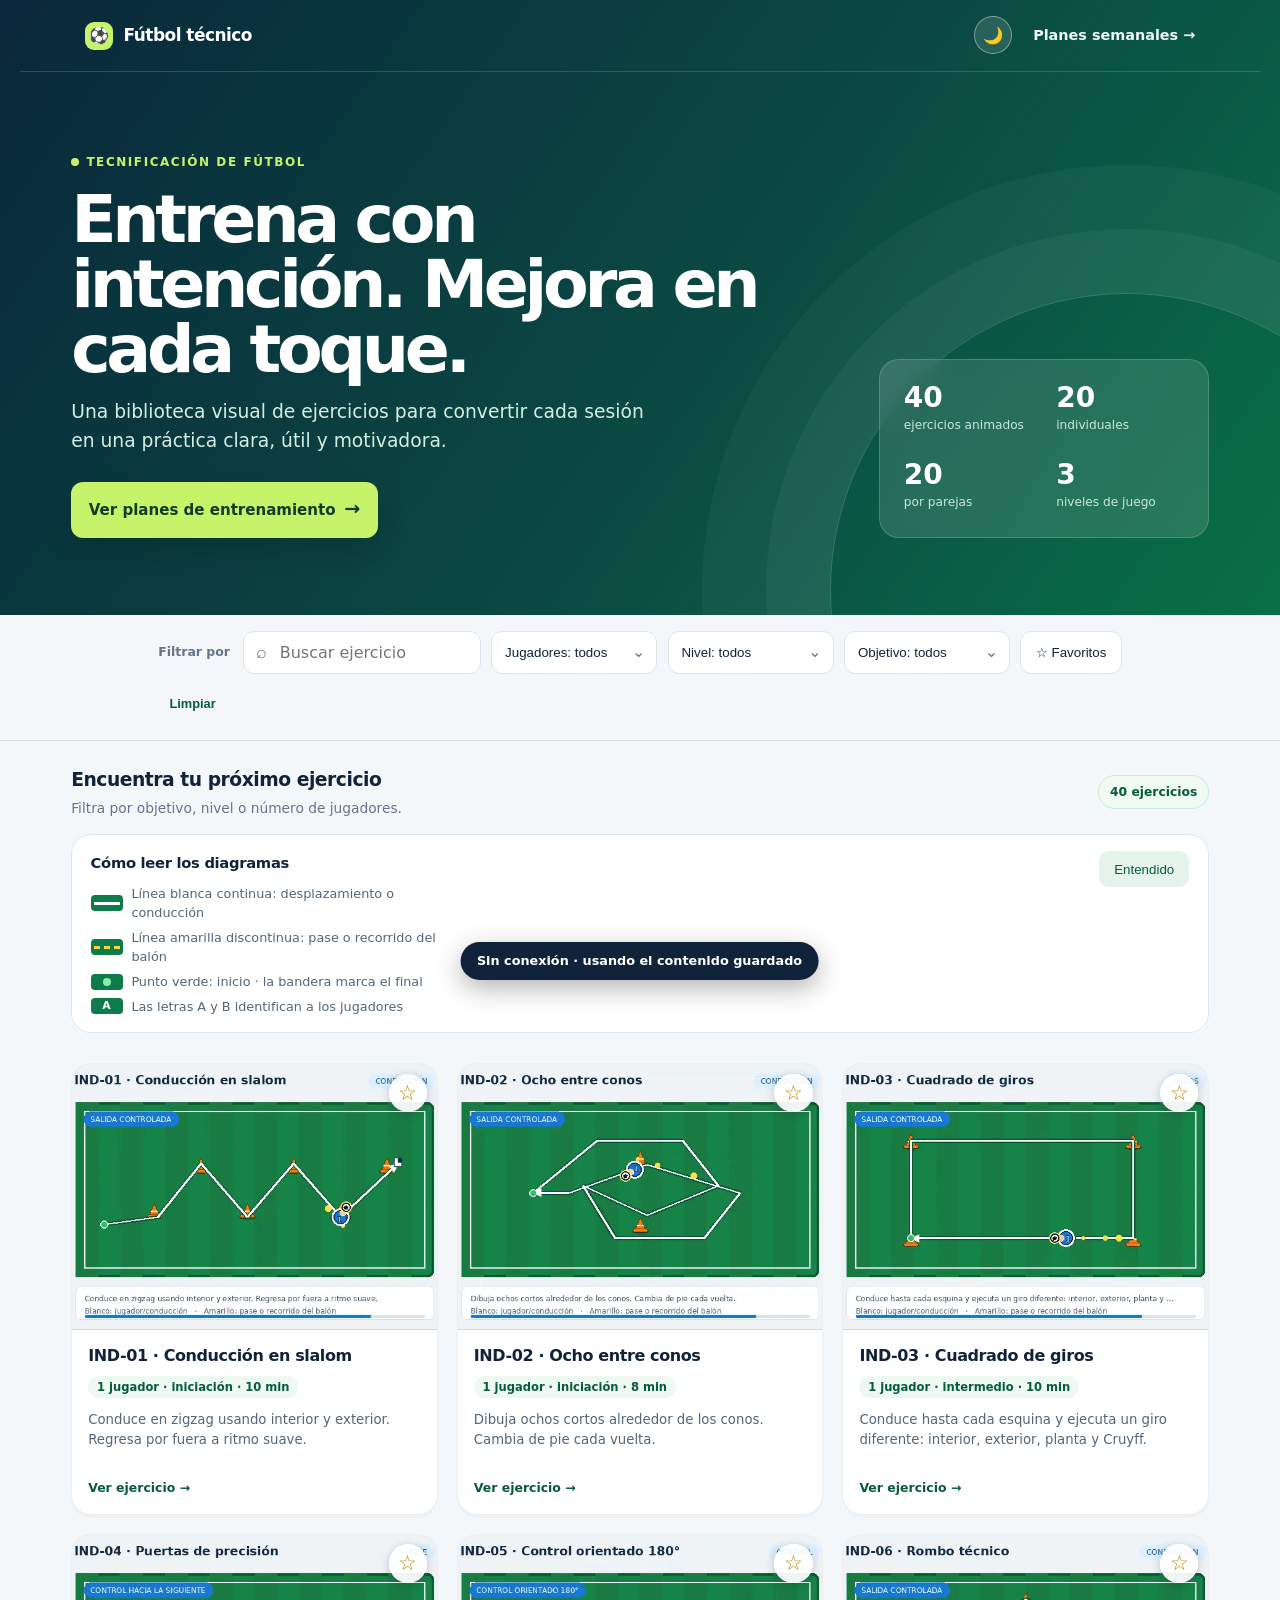
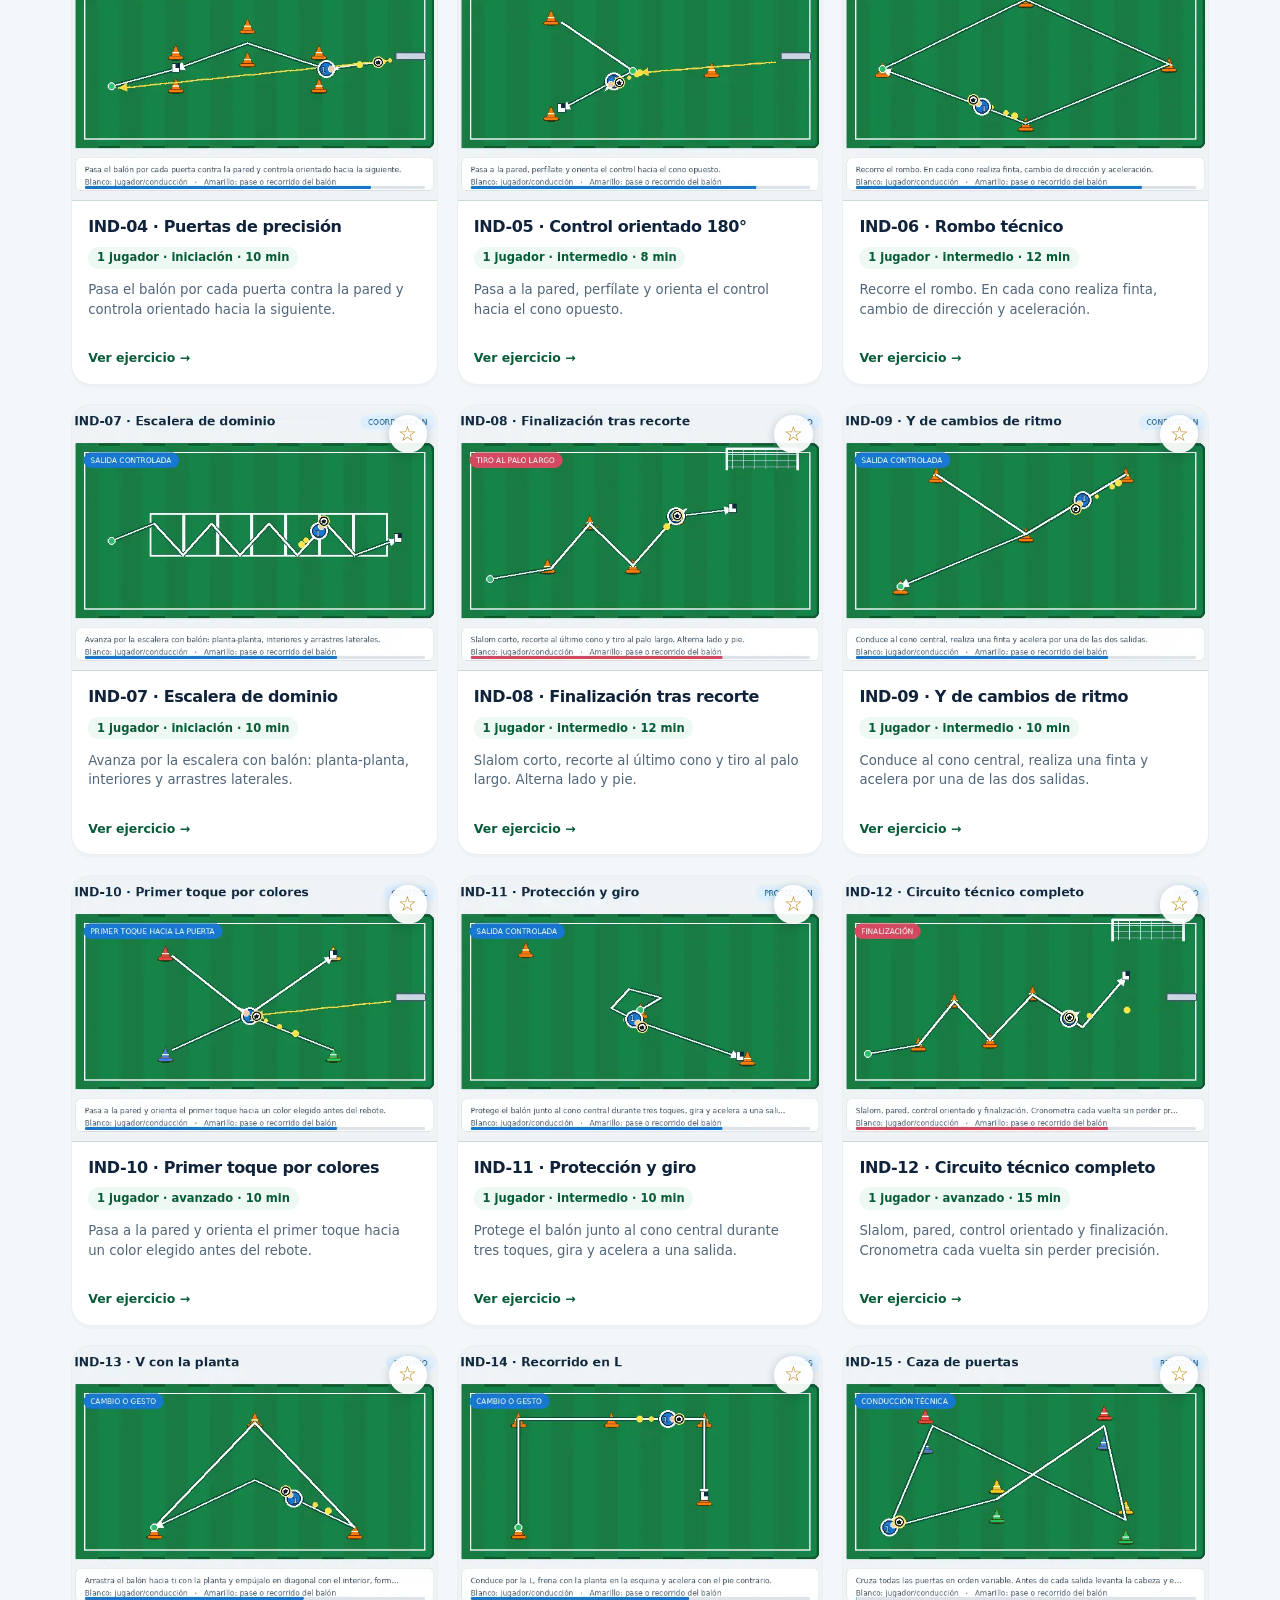
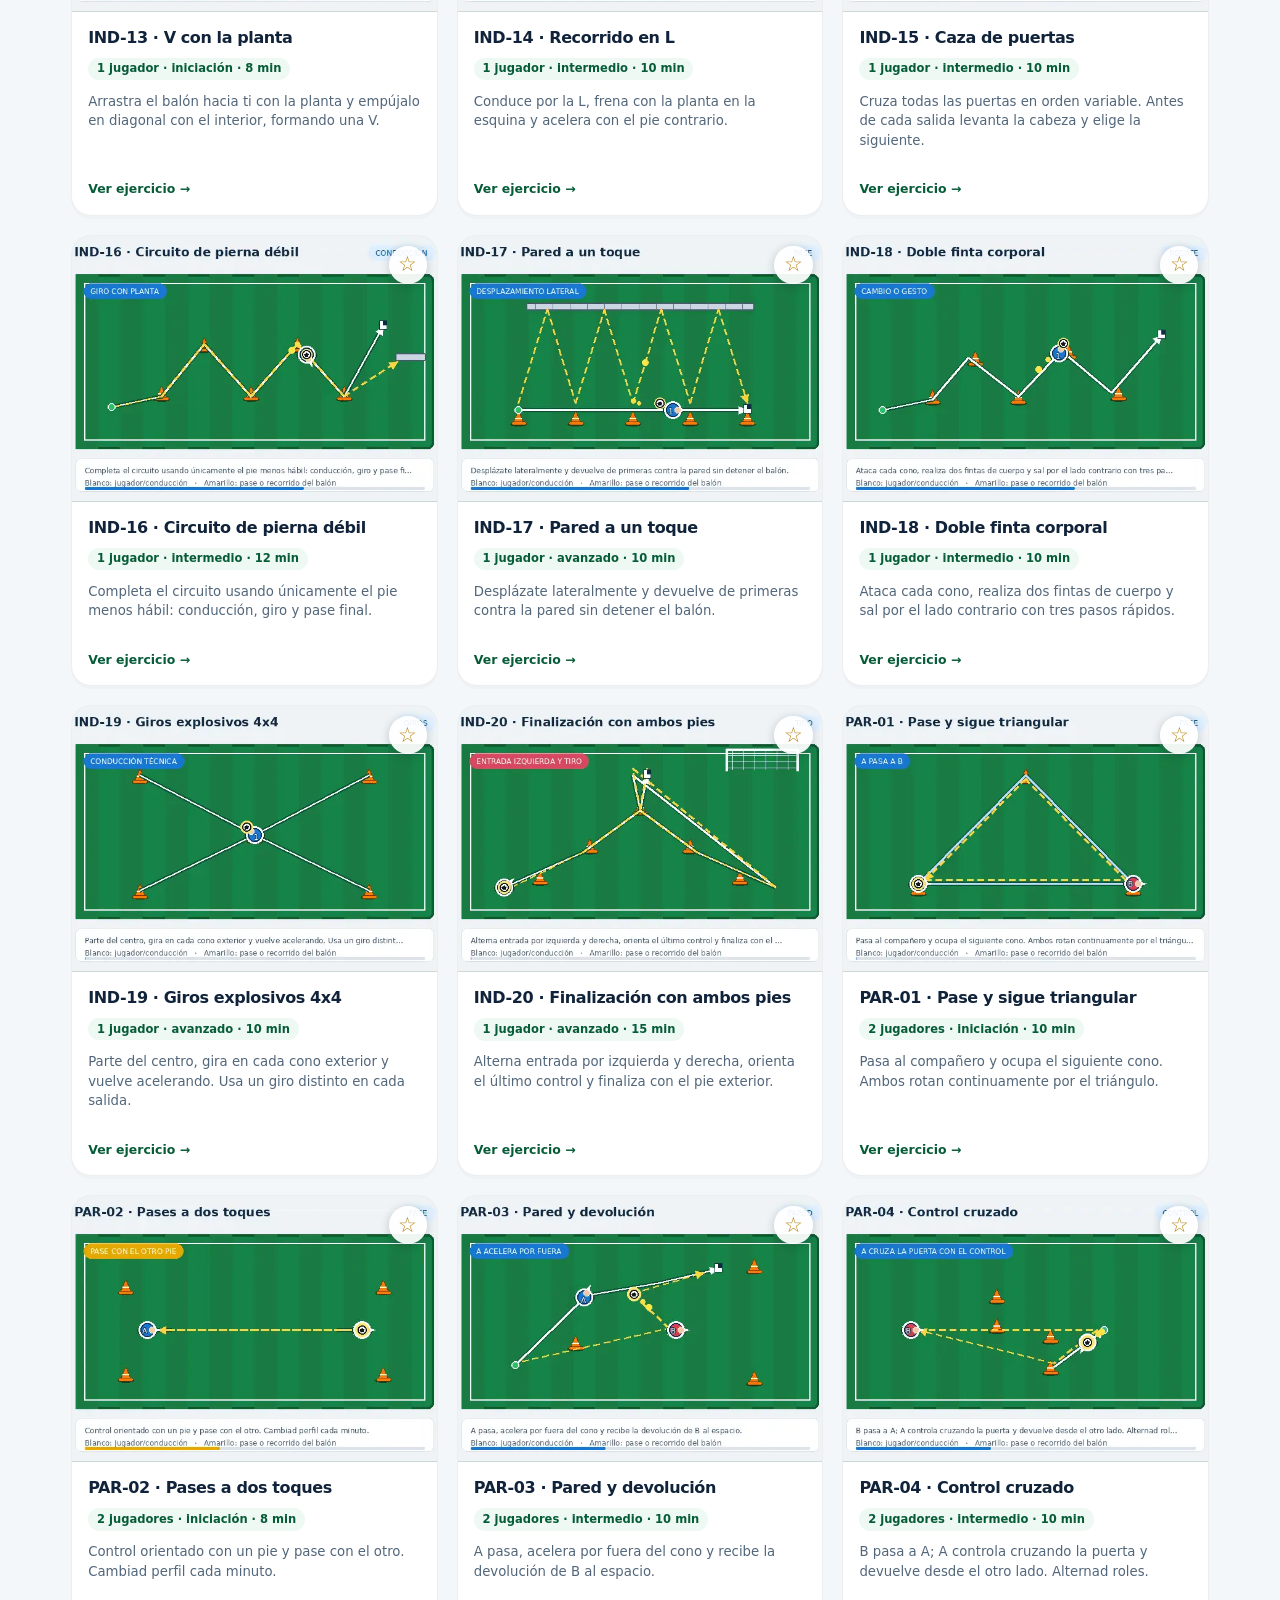
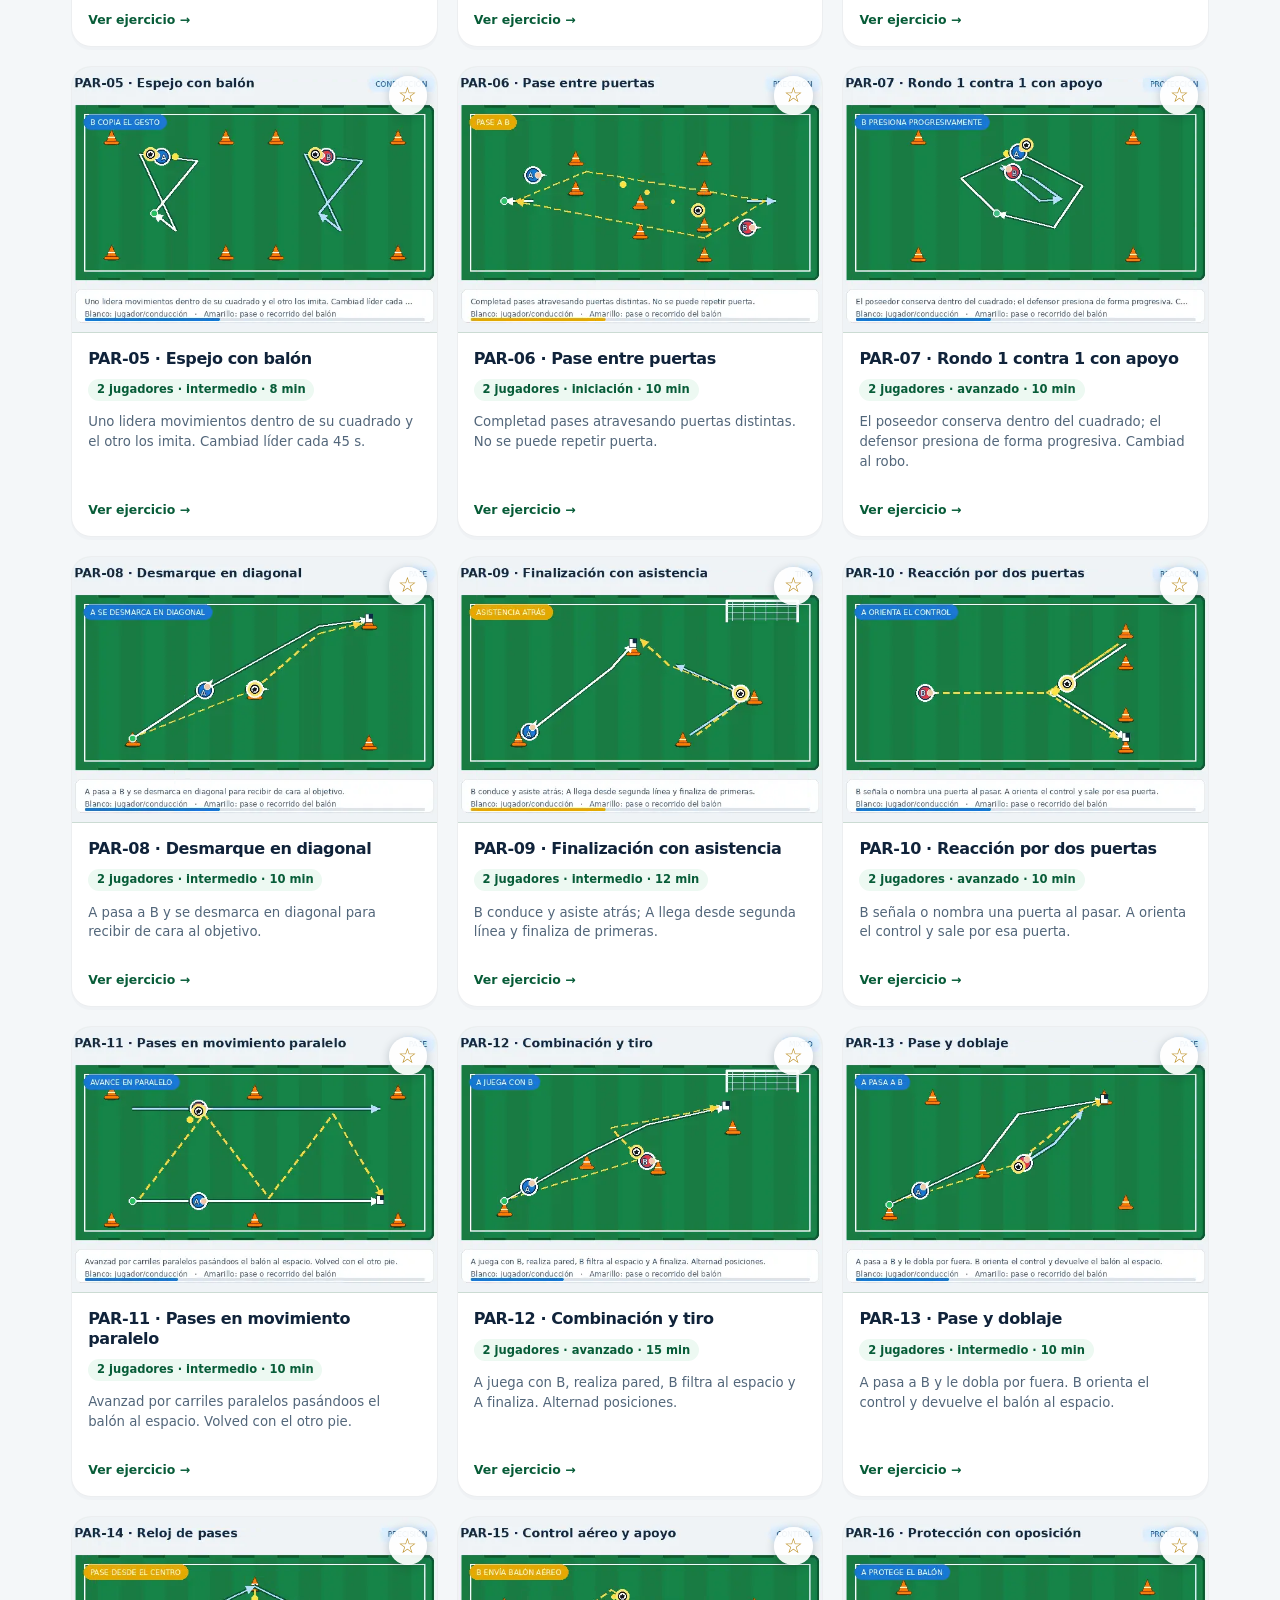
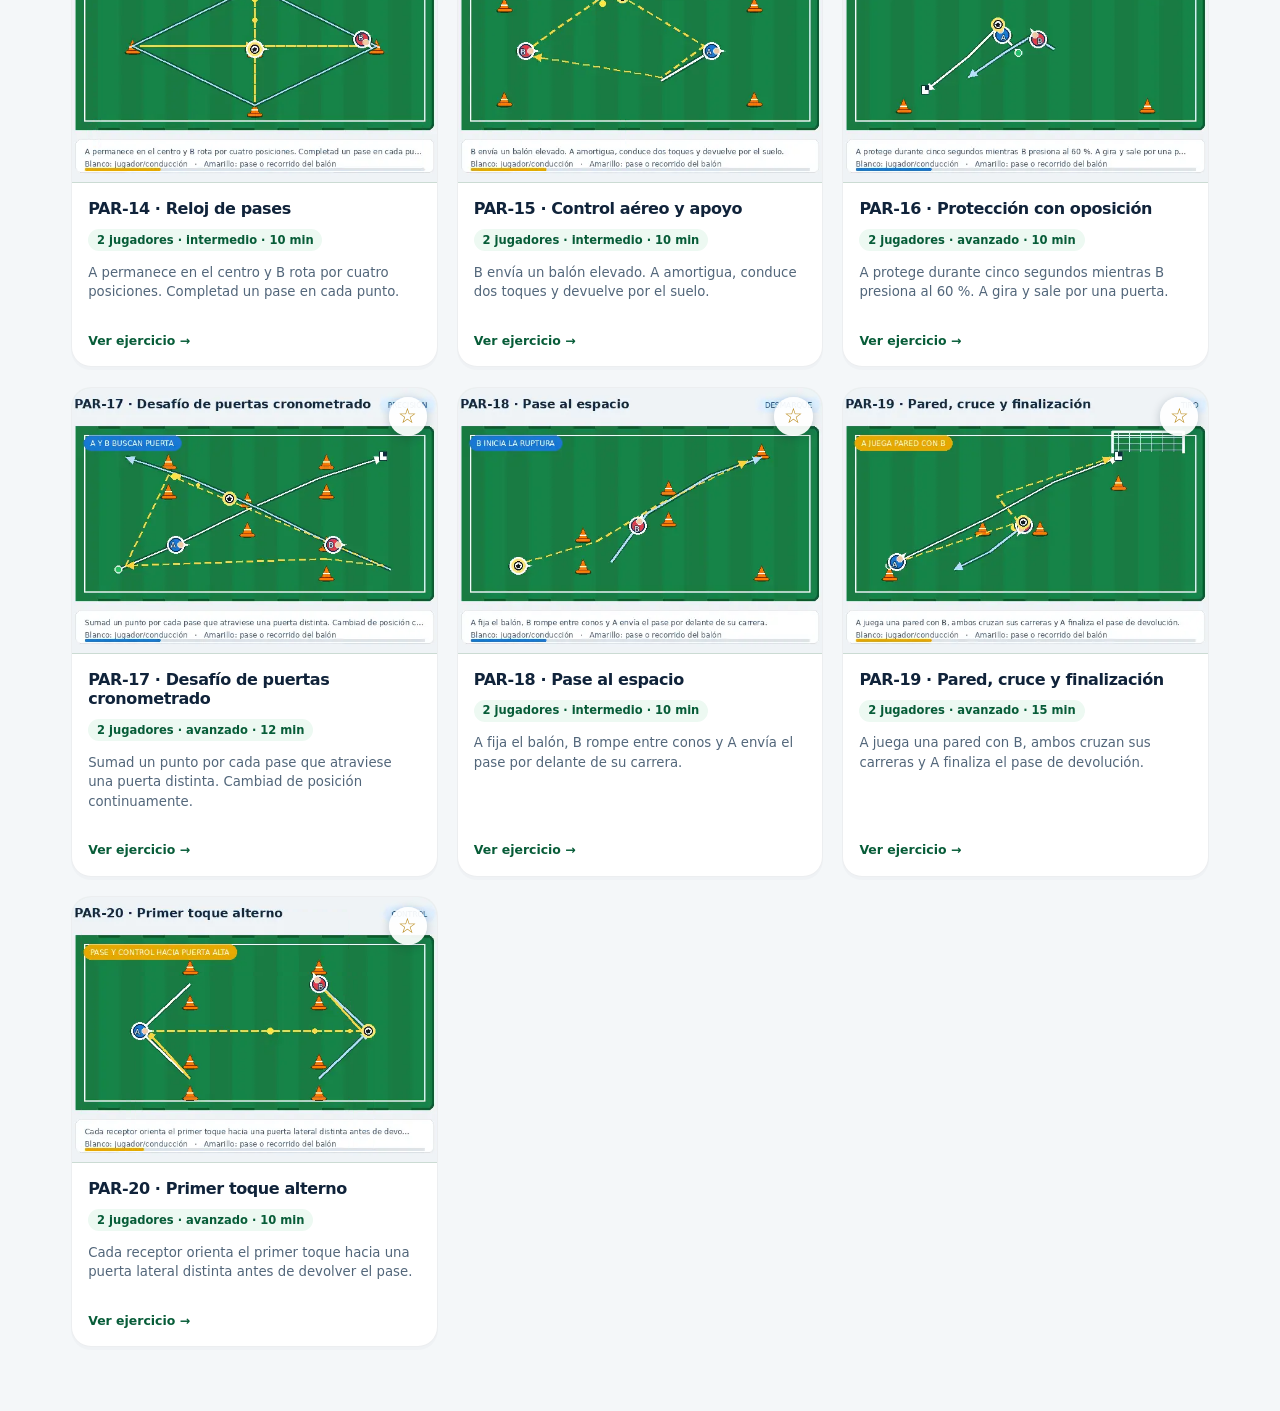
==== commit 96510aa9: "Añade botón manual de modo oscuro - Conmutador sol/luna en la barra superior que fuerza claro u oscu" ====
--- a/index.html
+++ b/index.html
@@ -1 +1 @@
-<!doctype html><html lang="es"><meta charset="utf-8"><meta name="viewport" content="width=device-width,initial-scale=1,viewport-fit=cover"><meta name="description" content="Biblioteca visual de tecnificación de fútbol: 40 ejercicios animados con filtros por objetivo, nivel y número de jugadores."><meta name="theme-color" content="#09283b"><link rel="manifest" href="manifest.webmanifest"><link rel="icon" type="image/png" href="icon-192.png"><link rel="apple-touch-icon" href="apple-touch-icon.png"><title>Tecnificación de fútbol · SVG + GIF</title><style>*{box-sizing:border-box}body{margin:0;font:16px system-ui;background:#eef3f6;color:#102a43}header{background:linear-gradient(135deg,#102a43,#145da0);color:white;padding:30px max(20px,5vw)}h1{margin:0 0 8px}header p{margin:0;color:#dceeff}header a{display:inline-block;margin-top:16px;padding:9px 14px;border-radius:9px;background:white;color:#145da0;text-decoration:none;font-weight:700}.filters{position:sticky;top:0;background:#fffe;padding:14px max(20px,5vw);display:flex;flex-wrap:wrap;gap:10px;box-shadow:0 2px 12px #0002;z-index:2;backdrop-filter:blur(10px)}select{padding:10px;border:1px solid #ccd6df;border-radius:8px;background:white}main{padding:24px max(20px,5vw);display:grid;grid-template-columns:repeat(auto-fit,minmax(320px,1fr));gap:18px}.card{background:white;border-radius:16px;overflow:hidden;box-shadow:0 6px 24px #102a4318;transition:.2s}.card:hover{transform:translateY(-3px);box-shadow:0 10px 30px #102a4328}.card img{width:100%;display:block}.card div{padding:14px}.card span{display:block;color:#486581;margin-top:6px}.card p{font-size:14px;line-height:1.45}.hide{display:none}</style><link rel="stylesheet" href="ui.css"><header><h1>Tecnificación de fútbol</h1><p>40 ejercicios animados: 20 individuales y 20 por parejas</p><a href="planes.html">Ver planes de 3 días por semana</a></header><div class="filters"><select id="p"><option value="">Jugadores: todos</option><option value="1">1 jugador</option><option value="2">2 jugadores</option></select><select id="n"><option value="">Nivel: todos</option><option>iniciación</option><option>intermedio</option><option>avanzado</option></select><select id="o"><option value="">Objetivo: todos</option><option>conducción</option><option>giros</option><option>pase</option><option>control</option><option>coordinación</option><option>tiro</option><option>protección</option><option>mixto</option><option>dominio</option><option>reacción</option><option>regate</option><option>pared</option><option>precisión</option><option>desmarque</option></select></div><main><article class="card" data-p="1" data-o="conducción" data-n="iniciación"><img loading="lazy" src="webp/ind-01-conduccion-en-slalom.webp" alt="Conducción en slalom"><div><b>IND-01 · Conducción en slalom</b><span>1 jugador · iniciación · 10 min</span><p>Conduce en zigzag usando interior y exterior. Regresa por fuera a ritmo suave.</p><p><b>Secuencia:</b> Conducción técnica → Cambio o gesto → Salida controlada</p></div></article><article class="card" data-p="1" data-o="conducción" data-n="iniciación"><img loading="lazy" src="webp/ind-02-ocho-entre-conos.webp" alt="Ocho entre conos"><div><b>IND-02 · Ocho entre conos</b><span>1 jugador · iniciación · 8 min</span><p>Dibuja ochos cortos alrededor de los conos. Cambia de pie cada vuelta.</p><p><b>Secuencia:</b> Conducción técnica → Cambio o gesto → Salida controlada</p></div></article><article class="card" data-p="1" data-o="giros" data-n="intermedio"><img loading="lazy" src="webp/ind-03-cuadrado-de-giros.webp" alt="Cuadrado de giros"><div><b>IND-03 · Cuadrado de giros</b><span>1 jugador · intermedio · 10 min</span><p>Conduce hasta cada esquina y ejecuta un giro diferente: interior, exterior, planta y Cruyff.</p><p><b>Secuencia:</b> Conducción técnica → Cambio o gesto → Salida controlada</p></div></article><article class="card" data-p="1" data-o="pase" data-n="iniciación"><img loading="lazy" src="webp/ind-04-puertas-de-precision.webp" alt="Puertas de precisión"><div><b>IND-04 · Puertas de precisión</b><span>1 jugador · iniciación · 10 min</span><p>Pasa el balón por cada puerta contra la pared y controla orientado hacia la siguiente.</p><p><b>Secuencia:</b> Conduce a la puerta → Pase a la pared → Control hacia la siguiente</p></div></article><article class="card" data-p="1" data-o="control" data-n="intermedio"><img loading="lazy" src="webp/ind-05-control-orientado-180-.webp" alt="Control orientado 180°"><div><b>IND-05 · Control orientado 180°</b><span>1 jugador · intermedio · 8 min</span><p>Pasa a la pared, perfílate y orienta el control hacia el cono opuesto.</p><p><b>Secuencia:</b> Pase a la pared → Perfil corporal → Control orientado 180°</p></div></article><article class="card" data-p="1" data-o="conducción" data-n="intermedio"><img loading="lazy" src="webp/ind-06-rombo-tecnico.webp" alt="Rombo técnico"><div><b>IND-06 · Rombo técnico</b><span>1 jugador · intermedio · 12 min</span><p>Recorre el rombo. En cada cono realiza finta, cambio de dirección y aceleración.</p><p><b>Secuencia:</b> Conducción técnica → Cambio o gesto → Salida controlada</p></div></article><article class="card" data-p="1" data-o="coordinación" data-n="iniciación"><img loading="lazy" src="webp/ind-07-escalera-de-dominio.webp" alt="Escalera de dominio"><div><b>IND-07 · Escalera de dominio</b><span>1 jugador · iniciación · 10 min</span><p>Avanza por la escalera con balón: planta-planta, interiores y arrastres laterales.</p><p><b>Secuencia:</b> Conducción técnica → Cambio o gesto → Salida controlada</p></div></article><article class="card" data-p="1" data-o="tiro" data-n="intermedio"><img loading="lazy" src="webp/ind-08-finalizacion-tras-recorte.webp" alt="Finalización tras recorte"><div><b>IND-08 · Finalización tras recorte</b><span>1 jugador · intermedio · 12 min</span><p>Slalom corto, recorte al último cono y tiro al palo largo. Alterna lado y pie.</p><p><b>Secuencia:</b> Slalom → Recorte → Tiro al palo largo</p></div></article><article class="card" data-p="1" data-o="conducción" data-n="intermedio"><img loading="lazy" src="webp/ind-09-y-de-cambios-de-ritmo.webp" alt="Y de cambios de ritmo"><div><b>IND-09 · Y de cambios de ritmo</b><span>1 jugador · intermedio · 10 min</span><p>Conduce al cono central, realiza una finta y acelera por una de las dos salidas.</p><p><b>Secuencia:</b> Conducción técnica → Cambio o gesto → Salida controlada</p></div></article><article class="card" data-p="1" data-o="control" data-n="avanzado"><img loading="lazy" src="webp/ind-10-primer-toque-por-colores.webp" alt="Primer toque por colores"><div><b>IND-10 · Primer toque por colores</b><span>1 jugador · avanzado · 10 min</span><p>Pasa a la pared y orienta el primer toque hacia un color elegido antes del rebote.</p><p><b>Secuencia:</b> Pase a la pared → Escanea el color → Primer toque hacia la puerta</p></div></article><article class="card" data-p="1" data-o="protección" data-n="intermedio"><img loading="lazy" src="webp/ind-11-proteccion-y-giro.webp" alt="Protección y giro"><div><b>IND-11 · Protección y giro</b><span>1 jugador · intermedio · 10 min</span><p>Protege el balón junto al cono central durante tres toques, gira y acelera a una salida.</p><p><b>Secuencia:</b> Conducción técnica → Cambio o gesto → Salida controlada</p></div></article><article class="card" data-p="1" data-o="mixto" data-n="avanzado"><img loading="lazy" src="webp/ind-12-circuito-tecnico-completo.webp" alt="Circuito técnico completo"><div><b>IND-12 · Circuito técnico completo</b><span>1 jugador · avanzado · 15 min</span><p>Slalom, pared, control orientado y finalización. Cronometra cada vuelta sin perder precisión.</p><p><b>Secuencia:</b> Slalom → Pared y control → Finalización</p></div></article><article class="card" data-p="1" data-o="dominio" data-n="iniciación"><img loading="lazy" src="webp/ind-13-v-con-la-planta.webp" alt="V con la planta"><div><b>IND-13 · V con la planta</b><span>1 jugador · iniciación · 8 min</span><p>Arrastra el balón hacia ti con la planta y empújalo en diagonal con el interior, formando una V.</p><p><b>Secuencia:</b> Conducción técnica → Cambio o gesto → Salida controlada</p></div></article><article class="card" data-p="1" data-o="giros" data-n="intermedio"><img loading="lazy" src="webp/ind-14-recorrido-en-l.webp" alt="Recorrido en L"><div><b>IND-14 · Recorrido en L</b><span>1 jugador · intermedio · 10 min</span><p>Conduce por la L, frena con la planta en la esquina y acelera con el pie contrario.</p><p><b>Secuencia:</b> Conducción técnica → Cambio o gesto → Salida controlada</p></div></article><article class="card" data-p="1" data-o="reacción" data-n="intermedio"><img loading="lazy" src="webp/ind-15-caza-de-puertas.webp" alt="Caza de puertas"><div><b>IND-15 · Caza de puertas</b><span>1 jugador · intermedio · 10 min</span><p>Cruza todas las puertas en orden variable. Antes de cada salida levanta la cabeza y elige la siguiente.</p><p><b>Secuencia:</b> Conducción técnica → Cambio o gesto → Salida controlada</p></div></article><article class="card" data-p="1" data-o="conducción" data-n="intermedio"><img loading="lazy" src="webp/ind-16-circuito-de-pierna-debil.webp" alt="Circuito de pierna débil"><div><b>IND-16 · Circuito de pierna débil</b><span>1 jugador · intermedio · 12 min</span><p>Completa el circuito usando únicamente el pie menos hábil: conducción, giro y pase final.</p><p><b>Secuencia:</b> Solo pie débil → Giro con planta → Pase final</p></div></article><article class="card" data-p="1" data-o="pase" data-n="avanzado"><img loading="lazy" src="webp/ind-17-pared-a-un-toque.webp" alt="Pared a un toque"><div><b>IND-17 · Pared a un toque</b><span>1 jugador · avanzado · 10 min</span><p>Desplázate lateralmente y devuelve de primeras contra la pared sin detener el balón.</p><p><b>Secuencia:</b> Pase de primeras → Desplazamiento lateral → Repite sin detener el balón</p></div></article><article class="card" data-p="1" data-o="regate" data-n="intermedio"><img loading="lazy" src="webp/ind-18-doble-finta-corporal.webp" alt="Doble finta corporal"><div><b>IND-18 · Doble finta corporal</b><span>1 jugador · intermedio · 10 min</span><p>Ataca cada cono, realiza dos fintas de cuerpo y sal por el lado contrario con tres pasos rápidos.</p><p><b>Secuencia:</b> Conducción técnica → Cambio o gesto → Salida controlada</p></div></article><article class="card" data-p="1" data-o="giros" data-n="avanzado"><img loading="lazy" src="webp/ind-19-giros-explosivos-4x4.webp" alt="Giros explosivos 4x4"><div><b>IND-19 · Giros explosivos 4x4</b><span>1 jugador · avanzado · 10 min</span><p>Parte del centro, gira en cada cono exterior y vuelve acelerando. Usa un giro distinto en cada salida.</p><p><b>Secuencia:</b> Conducción técnica → Cambio o gesto → Salida controlada</p></div></article><article class="card" data-p="1" data-o="tiro" data-n="avanzado"><img loading="lazy" src="webp/ind-20-finalizacion-con-ambos-pies.webp" alt="Finalización con ambos pies"><div><b>IND-20 · Finalización con ambos pies</b><span>1 jugador · avanzado · 15 min</span><p>Alterna entrada por izquierda y derecha, orienta el último control y finaliza con el pie exterior.</p><p><b>Secuencia:</b> Entrada izquierda y tiro → Cambio de lado → Entrada derecha y tiro</p></div></article><article class="card" data-p="2" data-o="pase" data-n="iniciación"><img loading="lazy" src="webp/par-01-pase-y-sigue-triangular.webp" alt="Pase y sigue triangular"><div><b>PAR-01 · Pase y sigue triangular</b><span>2 jugadores · iniciación · 10 min</span><p>Pasa al compañero y ocupa el siguiente cono. Ambos rotan continuamente por el triángulo.</p><p><b>Secuencia:</b> A pasa a B → A ocupa el vértice libre → B pasa a A</p></div></article><article class="card" data-p="2" data-o="pase" data-n="iniciación"><img loading="lazy" src="webp/par-02-pases-a-dos-toques.webp" alt="Pases a dos toques"><div><b>PAR-02 · Pases a dos toques</b><span>2 jugadores · iniciación · 8 min</span><p>Control orientado con un pie y pase con el otro. Cambiad perfil cada minuto.</p><p><b>Secuencia:</b> Control orientado → Pase con el otro pie → Cambio de receptor</p></div></article><article class="card" data-p="2" data-o="pared" data-n="intermedio"><img loading="lazy" src="webp/par-03-pared-y-devolucion.webp" alt="Pared y devolución"><div><b>PAR-03 · Pared y devolución</b><span>2 jugadores · intermedio · 10 min</span><p>A pasa, acelera por fuera del cono y recibe la devolución de B al espacio.</p><p><b>Secuencia:</b> A pasa a B → A acelera por fuera → B devuelve al espacio</p></div></article><article class="card" data-p="2" data-o="control" data-n="intermedio"><img loading="lazy" src="webp/par-04-control-cruzado.webp" alt="Control cruzado"><div><b>PAR-04 · Control cruzado</b><span>2 jugadores · intermedio · 10 min</span><p>B pasa a A; A controla cruzando la puerta y devuelve desde el otro lado. Alternad roles.</p><p><b>Secuencia:</b> B pasa a A → A cruza la puerta con el control → A devuelve a B</p></div></article><article class="card" data-p="2" data-o="conducción" data-n="intermedio"><img loading="lazy" src="webp/par-05-espejo-con-balon.webp" alt="Espejo con balón"><div><b>PAR-05 · Espejo con balón</b><span>2 jugadores · intermedio · 8 min</span><p>Uno lidera movimientos dentro de su cuadrado y el otro los imita. Cambiad líder cada 45 s.</p><p><b>Secuencia:</b> A lidera → B copia el gesto → Cambio de dirección sincronizado</p></div></article><article class="card" data-p="2" data-o="precisión" data-n="iniciación"><img loading="lazy" src="webp/par-06-pase-entre-puertas.webp" alt="Pase entre puertas"><div><b>PAR-06 · Pase entre puertas</b><span>2 jugadores · iniciación · 10 min</span><p>Completad pases atravesando puertas distintas. No se puede repetir puerta.</p><p><b>Secuencia:</b> A elige una puerta → Pase a B → B cambia de puerta y devuelve</p></div></article><article class="card" data-p="2" data-o="protección" data-n="avanzado"><img loading="lazy" src="webp/par-07-rondo-1-contra-1-con-apoyo.webp" alt="Rondo 1 contra 1 con apoyo"><div><b>PAR-07 · Rondo 1 contra 1 con apoyo</b><span>2 jugadores · avanzado · 10 min</span><p>El poseedor conserva dentro del cuadrado; el defensor presiona de forma progresiva. Cambiad al robo.</p><p><b>Secuencia:</b> A protege y cambia de dirección → B presiona progresivamente → Cambio de rol al robo</p></div></article><article class="card" data-p="2" data-o="pase" data-n="intermedio"><img loading="lazy" src="webp/par-08-desmarque-en-diagonal.webp" alt="Desmarque en diagonal"><div><b>PAR-08 · Desmarque en diagonal</b><span>2 jugadores · intermedio · 10 min</span><p>A pasa a B y se desmarca en diagonal para recibir de cara al objetivo.</p><p><b>Secuencia:</b> A pasa a B → A se desmarca en diagonal → B devuelve al espacio</p></div></article><article class="card" data-p="2" data-o="tiro" data-n="intermedio"><img loading="lazy" src="webp/par-09-finalizacion-con-asistencia.webp" alt="Finalización con asistencia"><div><b>PAR-09 · Finalización con asistencia</b><span>2 jugadores · intermedio · 12 min</span><p>B conduce y asiste atrás; A llega desde segunda línea y finaliza de primeras.</p><p><b>Secuencia:</b> B conduce → Asistencia atrás → A llega y finaliza</p></div></article><article class="card" data-p="2" data-o="reacción" data-n="avanzado"><img loading="lazy" src="webp/par-10-reaccion-por-dos-puertas.webp" alt="Reacción por dos puertas"><div><b>PAR-10 · Reacción por dos puertas</b><span>2 jugadores · avanzado · 10 min</span><p>B señala o nombra una puerta al pasar. A orienta el control y sale por esa puerta.</p><p><b>Secuencia:</b> B indica puerta y pasa → A orienta el control → A sale por la puerta</p></div></article><article class="card" data-p="2" data-o="pase" data-n="intermedio"><img loading="lazy" src="webp/par-11-pases-en-movimiento-paralelo.webp" alt="Pases en movimiento paralelo"><div><b>PAR-11 · Pases en movimiento paralelo</b><span>2 jugadores · intermedio · 10 min</span><p>Avanzad por carriles paralelos pasándoos el balón al espacio. Volved con el otro pie.</p><p><b>Secuencia:</b> Avance en paralelo → Pase al espacio → Receptor acompaña la carrera</p></div></article><article class="card" data-p="2" data-o="mixto" data-n="avanzado"><img loading="lazy" src="webp/par-12-combinacion-y-tiro.webp" alt="Combinación y tiro"><div><b>PAR-12 · Combinación y tiro</b><span>2 jugadores · avanzado · 15 min</span><p>A juega con B, realiza pared, B filtra al espacio y A finaliza. Alternad posiciones.</p><p><b>Secuencia:</b> A juega con B → Pared y desmarque → A controla y finaliza</p></div></article><article class="card" data-p="2" data-o="pase" data-n="intermedio"><img loading="lazy" src="webp/par-13-pase-y-doblaje.webp" alt="Pase y doblaje"><div><b>PAR-13 · Pase y doblaje</b><span>2 jugadores · intermedio · 10 min</span><p>A pasa a B y le dobla por fuera. B orienta el control y devuelve el balón al espacio.</p><p><b>Secuencia:</b> A pasa a B → A dobla por fuera → B devuelve al espacio</p></div></article><article class="card" data-p="2" data-o="precisión" data-n="intermedio"><img loading="lazy" src="webp/par-14-reloj-de-pases.webp" alt="Reloj de pases"><div><b>PAR-14 · Reloj de pases</b><span>2 jugadores · intermedio · 10 min</span><p>A permanece en el centro y B rota por cuatro posiciones. Completad un pase en cada punto.</p><p><b>Secuencia:</b> Pase desde el centro → B cambia de posición → Devolución y siguiente punto</p></div></article><article class="card" data-p="2" data-o="control" data-n="intermedio"><img loading="lazy" src="webp/par-15-control-aereo-y-apoyo.webp" alt="Control aéreo y apoyo"><div><b>PAR-15 · Control aéreo y apoyo</b><span>2 jugadores · intermedio · 10 min</span><p>B envía un balón elevado. A amortigua, conduce dos toques y devuelve por el suelo.</p><p><b>Secuencia:</b> B envía balón aéreo → A amortigua y conduce → Devolución por el suelo</p></div></article><article class="card" data-p="2" data-o="protección" data-n="avanzado"><img loading="lazy" src="webp/par-16-proteccion-con-oposicion.webp" alt="Protección con oposición"><div><b>PAR-16 · Protección con oposición</b><span>2 jugadores · avanzado · 10 min</span><p>A protege durante cinco segundos mientras B presiona al 60 %. A gira y sale por una puerta.</p><p><b>Secuencia:</b> A protege el balón → B presiona sin robar → A gira y sale por la puerta</p></div></article><article class="card" data-p="2" data-o="precisión" data-n="avanzado"><img loading="lazy" src="webp/par-17-desafio-de-puertas-cronometrado.webp" alt="Desafío de puertas cronometrado"><div><b>PAR-17 · Desafío de puertas cronometrado</b><span>2 jugadores · avanzado · 12 min</span><p>Sumad un punto por cada pase que atraviese una puerta distinta. Cambiad de posición continuamente.</p><p><b>Secuencia:</b> A y B buscan puerta → Pase válido suma punto → Reposición para otra puerta</p></div></article><article class="card" data-p="2" data-o="desmarque" data-n="intermedio"><img loading="lazy" src="webp/par-18-pase-al-espacio.webp" alt="Pase al espacio"><div><b>PAR-18 · Pase al espacio</b><span>2 jugadores · intermedio · 10 min</span><p>A fija el balón, B rompe entre conos y A envía el pase por delante de su carrera.</p><p><b>Secuencia:</b> B inicia la ruptura → A espera y temporiza → Pase por delante de B</p></div></article><article class="card" data-p="2" data-o="tiro" data-n="avanzado"><img loading="lazy" src="webp/par-19-pared-cruce-y-finalizacion.webp" alt="Pared, cruce y finalización"><div><b>PAR-19 · Pared, cruce y finalización</b><span>2 jugadores · avanzado · 15 min</span><p>A juega una pared con B, ambos cruzan sus carreras y A finaliza el pase de devolución.</p><p><b>Secuencia:</b> A juega pared con B → Carreras cruzadas → Devolución y tiro</p></div></article><article class="card" data-p="2" data-o="control" data-n="avanzado"><img loading="lazy" src="webp/par-20-primer-toque-alterno.webp" alt="Primer toque alterno"><div><b>PAR-20 · Primer toque alterno</b><span>2 jugadores · avanzado · 10 min</span><p>Cada receptor orienta el primer toque hacia una puerta lateral distinta antes de devolver el pase.</p><p><b>Secuencia:</b> Pase y control hacia puerta alta → Devolución → Control alterno hacia puerta baja</p></div></article></main><script>const q=s=>document.querySelector(s),f=()=>document.querySelectorAll('.card').forEach(c=>c.classList.toggle('hide',(q('#p').value&&c.dataset.p!=q('#p').value)||(q('#n').value&&c.dataset.n!=q('#n').value)||(q('#o').value&&c.dataset.o!=q('#o').value)));document.querySelectorAll('select').forEach(x=>x.onchange=f)</script><script src="data.js"></script><script defer src="ui.js"></script></html>+<!doctype html><html lang="es"><meta charset="utf-8"><meta name="viewport" content="width=device-width,initial-scale=1,viewport-fit=cover"><meta name="description" content="Biblioteca visual de tecnificación de fútbol: 40 ejercicios animados con filtros por objetivo, nivel y número de jugadores."><meta name="theme-color" content="#09283b"><script>try{var _t=JSON.parse(localStorage.getItem('ft:tema'));document.documentElement.dataset.theme=_t||(matchMedia('(prefers-color-scheme:dark)').matches?'dark':'light')}catch(e){}</script><link rel="manifest" href="manifest.webmanifest"><link rel="icon" type="image/png" href="icon-192.png"><link rel="apple-touch-icon" href="apple-touch-icon.png"><title>Tecnificación de fútbol · SVG + GIF</title><style>*{box-sizing:border-box}body{margin:0;font:16px system-ui;background:#eef3f6;color:#102a43}header{background:linear-gradient(135deg,#102a43,#145da0);color:white;padding:30px max(20px,5vw)}h1{margin:0 0 8px}header p{margin:0;color:#dceeff}header a{display:inline-block;margin-top:16px;padding:9px 14px;border-radius:9px;background:white;color:#145da0;text-decoration:none;font-weight:700}.filters{position:sticky;top:0;background:#fffe;padding:14px max(20px,5vw);display:flex;flex-wrap:wrap;gap:10px;box-shadow:0 2px 12px #0002;z-index:2;backdrop-filter:blur(10px)}select{padding:10px;border:1px solid #ccd6df;border-radius:8px;background:white}main{padding:24px max(20px,5vw);display:grid;grid-template-columns:repeat(auto-fit,minmax(320px,1fr));gap:18px}.card{background:white;border-radius:16px;overflow:hidden;box-shadow:0 6px 24px #102a4318;transition:.2s}.card:hover{transform:translateY(-3px);box-shadow:0 10px 30px #102a4328}.card img{width:100%;display:block}.card div{padding:14px}.card span{display:block;color:#486581;margin-top:6px}.card p{font-size:14px;line-height:1.45}.hide{display:none}</style><link rel="stylesheet" href="ui.css"><header><h1>Tecnificación de fútbol</h1><p>40 ejercicios animados: 20 individuales y 20 por parejas</p><a href="planes.html">Ver planes de 3 días por semana</a></header><div class="filters"><select id="p"><option value="">Jugadores: todos</option><option value="1">1 jugador</option><option value="2">2 jugadores</option></select><select id="n"><option value="">Nivel: todos</option><option>iniciación</option><option>intermedio</option><option>avanzado</option></select><select id="o"><option value="">Objetivo: todos</option><option>conducción</option><option>giros</option><option>pase</option><option>control</option><option>coordinación</option><option>tiro</option><option>protección</option><option>mixto</option><option>dominio</option><option>reacción</option><option>regate</option><option>pared</option><option>precisión</option><option>desmarque</option></select></div><main><article class="card" data-p="1" data-o="conducción" data-n="iniciación"><img loading="lazy" src="webp/ind-01-conduccion-en-slalom.webp" alt="Conducción en slalom"><div><b>IND-01 · Conducción en slalom</b><span>1 jugador · iniciación · 10 min</span><p>Conduce en zigzag usando interior y exterior. Regresa por fuera a ritmo suave.</p><p><b>Secuencia:</b> Conducción técnica → Cambio o gesto → Salida controlada</p></div></article><article class="card" data-p="1" data-o="conducción" data-n="iniciación"><img loading="lazy" src="webp/ind-02-ocho-entre-conos.webp" alt="Ocho entre conos"><div><b>IND-02 · Ocho entre conos</b><span>1 jugador · iniciación · 8 min</span><p>Dibuja ochos cortos alrededor de los conos. Cambia de pie cada vuelta.</p><p><b>Secuencia:</b> Conducción técnica → Cambio o gesto → Salida controlada</p></div></article><article class="card" data-p="1" data-o="giros" data-n="intermedio"><img loading="lazy" src="webp/ind-03-cuadrado-de-giros.webp" alt="Cuadrado de giros"><div><b>IND-03 · Cuadrado de giros</b><span>1 jugador · intermedio · 10 min</span><p>Conduce hasta cada esquina y ejecuta un giro diferente: interior, exterior, planta y Cruyff.</p><p><b>Secuencia:</b> Conducción técnica → Cambio o gesto → Salida controlada</p></div></article><article class="card" data-p="1" data-o="pase" data-n="iniciación"><img loading="lazy" src="webp/ind-04-puertas-de-precision.webp" alt="Puertas de precisión"><div><b>IND-04 · Puertas de precisión</b><span>1 jugador · iniciación · 10 min</span><p>Pasa el balón por cada puerta contra la pared y controla orientado hacia la siguiente.</p><p><b>Secuencia:</b> Conduce a la puerta → Pase a la pared → Control hacia la siguiente</p></div></article><article class="card" data-p="1" data-o="control" data-n="intermedio"><img loading="lazy" src="webp/ind-05-control-orientado-180-.webp" alt="Control orientado 180°"><div><b>IND-05 · Control orientado 180°</b><span>1 jugador · intermedio · 8 min</span><p>Pasa a la pared, perfílate y orienta el control hacia el cono opuesto.</p><p><b>Secuencia:</b> Pase a la pared → Perfil corporal → Control orientado 180°</p></div></article><article class="card" data-p="1" data-o="conducción" data-n="intermedio"><img loading="lazy" src="webp/ind-06-rombo-tecnico.webp" alt="Rombo técnico"><div><b>IND-06 · Rombo técnico</b><span>1 jugador · intermedio · 12 min</span><p>Recorre el rombo. En cada cono realiza finta, cambio de dirección y aceleración.</p><p><b>Secuencia:</b> Conducción técnica → Cambio o gesto → Salida controlada</p></div></article><article class="card" data-p="1" data-o="coordinación" data-n="iniciación"><img loading="lazy" src="webp/ind-07-escalera-de-dominio.webp" alt="Escalera de dominio"><div><b>IND-07 · Escalera de dominio</b><span>1 jugador · iniciación · 10 min</span><p>Avanza por la escalera con balón: planta-planta, interiores y arrastres laterales.</p><p><b>Secuencia:</b> Conducción técnica → Cambio o gesto → Salida controlada</p></div></article><article class="card" data-p="1" data-o="tiro" data-n="intermedio"><img loading="lazy" src="webp/ind-08-finalizacion-tras-recorte.webp" alt="Finalización tras recorte"><div><b>IND-08 · Finalización tras recorte</b><span>1 jugador · intermedio · 12 min</span><p>Slalom corto, recorte al último cono y tiro al palo largo. Alterna lado y pie.</p><p><b>Secuencia:</b> Slalom → Recorte → Tiro al palo largo</p></div></article><article class="card" data-p="1" data-o="conducción" data-n="intermedio"><img loading="lazy" src="webp/ind-09-y-de-cambios-de-ritmo.webp" alt="Y de cambios de ritmo"><div><b>IND-09 · Y de cambios de ritmo</b><span>1 jugador · intermedio · 10 min</span><p>Conduce al cono central, realiza una finta y acelera por una de las dos salidas.</p><p><b>Secuencia:</b> Conducción técnica → Cambio o gesto → Salida controlada</p></div></article><article class="card" data-p="1" data-o="control" data-n="avanzado"><img loading="lazy" src="webp/ind-10-primer-toque-por-colores.webp" alt="Primer toque por colores"><div><b>IND-10 · Primer toque por colores</b><span>1 jugador · avanzado · 10 min</span><p>Pasa a la pared y orienta el primer toque hacia un color elegido antes del rebote.</p><p><b>Secuencia:</b> Pase a la pared → Escanea el color → Primer toque hacia la puerta</p></div></article><article class="card" data-p="1" data-o="protección" data-n="intermedio"><img loading="lazy" src="webp/ind-11-proteccion-y-giro.webp" alt="Protección y giro"><div><b>IND-11 · Protección y giro</b><span>1 jugador · intermedio · 10 min</span><p>Protege el balón junto al cono central durante tres toques, gira y acelera a una salida.</p><p><b>Secuencia:</b> Conducción técnica → Cambio o gesto → Salida controlada</p></div></article><article class="card" data-p="1" data-o="mixto" data-n="avanzado"><img loading="lazy" src="webp/ind-12-circuito-tecnico-completo.webp" alt="Circuito técnico completo"><div><b>IND-12 · Circuito técnico completo</b><span>1 jugador · avanzado · 15 min</span><p>Slalom, pared, control orientado y finalización. Cronometra cada vuelta sin perder precisión.</p><p><b>Secuencia:</b> Slalom → Pared y control → Finalización</p></div></article><article class="card" data-p="1" data-o="dominio" data-n="iniciación"><img loading="lazy" src="webp/ind-13-v-con-la-planta.webp" alt="V con la planta"><div><b>IND-13 · V con la planta</b><span>1 jugador · iniciación · 8 min</span><p>Arrastra el balón hacia ti con la planta y empújalo en diagonal con el interior, formando una V.</p><p><b>Secuencia:</b> Conducción técnica → Cambio o gesto → Salida controlada</p></div></article><article class="card" data-p="1" data-o="giros" data-n="intermedio"><img loading="lazy" src="webp/ind-14-recorrido-en-l.webp" alt="Recorrido en L"><div><b>IND-14 · Recorrido en L</b><span>1 jugador · intermedio · 10 min</span><p>Conduce por la L, frena con la planta en la esquina y acelera con el pie contrario.</p><p><b>Secuencia:</b> Conducción técnica → Cambio o gesto → Salida controlada</p></div></article><article class="card" data-p="1" data-o="reacción" data-n="intermedio"><img loading="lazy" src="webp/ind-15-caza-de-puertas.webp" alt="Caza de puertas"><div><b>IND-15 · Caza de puertas</b><span>1 jugador · intermedio · 10 min</span><p>Cruza todas las puertas en orden variable. Antes de cada salida levanta la cabeza y elige la siguiente.</p><p><b>Secuencia:</b> Conducción técnica → Cambio o gesto → Salida controlada</p></div></article><article class="card" data-p="1" data-o="conducción" data-n="intermedio"><img loading="lazy" src="webp/ind-16-circuito-de-pierna-debil.webp" alt="Circuito de pierna débil"><div><b>IND-16 · Circuito de pierna débil</b><span>1 jugador · intermedio · 12 min</span><p>Completa el circuito usando únicamente el pie menos hábil: conducción, giro y pase final.</p><p><b>Secuencia:</b> Solo pie débil → Giro con planta → Pase final</p></div></article><article class="card" data-p="1" data-o="pase" data-n="avanzado"><img loading="lazy" src="webp/ind-17-pared-a-un-toque.webp" alt="Pared a un toque"><div><b>IND-17 · Pared a un toque</b><span>1 jugador · avanzado · 10 min</span><p>Desplázate lateralmente y devuelve de primeras contra la pared sin detener el balón.</p><p><b>Secuencia:</b> Pase de primeras → Desplazamiento lateral → Repite sin detener el balón</p></div></article><article class="card" data-p="1" data-o="regate" data-n="intermedio"><img loading="lazy" src="webp/ind-18-doble-finta-corporal.webp" alt="Doble finta corporal"><div><b>IND-18 · Doble finta corporal</b><span>1 jugador · intermedio · 10 min</span><p>Ataca cada cono, realiza dos fintas de cuerpo y sal por el lado contrario con tres pasos rápidos.</p><p><b>Secuencia:</b> Conducción técnica → Cambio o gesto → Salida controlada</p></div></article><article class="card" data-p="1" data-o="giros" data-n="avanzado"><img loading="lazy" src="webp/ind-19-giros-explosivos-4x4.webp" alt="Giros explosivos 4x4"><div><b>IND-19 · Giros explosivos 4x4</b><span>1 jugador · avanzado · 10 min</span><p>Parte del centro, gira en cada cono exterior y vuelve acelerando. Usa un giro distinto en cada salida.</p><p><b>Secuencia:</b> Conducción técnica → Cambio o gesto → Salida controlada</p></div></article><article class="card" data-p="1" data-o="tiro" data-n="avanzado"><img loading="lazy" src="webp/ind-20-finalizacion-con-ambos-pies.webp" alt="Finalización con ambos pies"><div><b>IND-20 · Finalización con ambos pies</b><span>1 jugador · avanzado · 15 min</span><p>Alterna entrada por izquierda y derecha, orienta el último control y finaliza con el pie exterior.</p><p><b>Secuencia:</b> Entrada izquierda y tiro → Cambio de lado → Entrada derecha y tiro</p></div></article><article class="card" data-p="2" data-o="pase" data-n="iniciación"><img loading="lazy" src="webp/par-01-pase-y-sigue-triangular.webp" alt="Pase y sigue triangular"><div><b>PAR-01 · Pase y sigue triangular</b><span>2 jugadores · iniciación · 10 min</span><p>Pasa al compañero y ocupa el siguiente cono. Ambos rotan continuamente por el triángulo.</p><p><b>Secuencia:</b> A pasa a B → A ocupa el vértice libre → B pasa a A</p></div></article><article class="card" data-p="2" data-o="pase" data-n="iniciación"><img loading="lazy" src="webp/par-02-pases-a-dos-toques.webp" alt="Pases a dos toques"><div><b>PAR-02 · Pases a dos toques</b><span>2 jugadores · iniciación · 8 min</span><p>Control orientado con un pie y pase con el otro. Cambiad perfil cada minuto.</p><p><b>Secuencia:</b> Control orientado → Pase con el otro pie → Cambio de receptor</p></div></article><article class="card" data-p="2" data-o="pared" data-n="intermedio"><img loading="lazy" src="webp/par-03-pared-y-devolucion.webp" alt="Pared y devolución"><div><b>PAR-03 · Pared y devolución</b><span>2 jugadores · intermedio · 10 min</span><p>A pasa, acelera por fuera del cono y recibe la devolución de B al espacio.</p><p><b>Secuencia:</b> A pasa a B → A acelera por fuera → B devuelve al espacio</p></div></article><article class="card" data-p="2" data-o="control" data-n="intermedio"><img loading="lazy" src="webp/par-04-control-cruzado.webp" alt="Control cruzado"><div><b>PAR-04 · Control cruzado</b><span>2 jugadores · intermedio · 10 min</span><p>B pasa a A; A controla cruzando la puerta y devuelve desde el otro lado. Alternad roles.</p><p><b>Secuencia:</b> B pasa a A → A cruza la puerta con el control → A devuelve a B</p></div></article><article class="card" data-p="2" data-o="conducción" data-n="intermedio"><img loading="lazy" src="webp/par-05-espejo-con-balon.webp" alt="Espejo con balón"><div><b>PAR-05 · Espejo con balón</b><span>2 jugadores · intermedio · 8 min</span><p>Uno lidera movimientos dentro de su cuadrado y el otro los imita. Cambiad líder cada 45 s.</p><p><b>Secuencia:</b> A lidera → B copia el gesto → Cambio de dirección sincronizado</p></div></article><article class="card" data-p="2" data-o="precisión" data-n="iniciación"><img loading="lazy" src="webp/par-06-pase-entre-puertas.webp" alt="Pase entre puertas"><div><b>PAR-06 · Pase entre puertas</b><span>2 jugadores · iniciación · 10 min</span><p>Completad pases atravesando puertas distintas. No se puede repetir puerta.</p><p><b>Secuencia:</b> A elige una puerta → Pase a B → B cambia de puerta y devuelve</p></div></article><article class="card" data-p="2" data-o="protección" data-n="avanzado"><img loading="lazy" src="webp/par-07-rondo-1-contra-1-con-apoyo.webp" alt="Rondo 1 contra 1 con apoyo"><div><b>PAR-07 · Rondo 1 contra 1 con apoyo</b><span>2 jugadores · avanzado · 10 min</span><p>El poseedor conserva dentro del cuadrado; el defensor presiona de forma progresiva. Cambiad al robo.</p><p><b>Secuencia:</b> A protege y cambia de dirección → B presiona progresivamente → Cambio de rol al robo</p></div></article><article class="card" data-p="2" data-o="pase" data-n="intermedio"><img loading="lazy" src="webp/par-08-desmarque-en-diagonal.webp" alt="Desmarque en diagonal"><div><b>PAR-08 · Desmarque en diagonal</b><span>2 jugadores · intermedio · 10 min</span><p>A pasa a B y se desmarca en diagonal para recibir de cara al objetivo.</p><p><b>Secuencia:</b> A pasa a B → A se desmarca en diagonal → B devuelve al espacio</p></div></article><article class="card" data-p="2" data-o="tiro" data-n="intermedio"><img loading="lazy" src="webp/par-09-finalizacion-con-asistencia.webp" alt="Finalización con asistencia"><div><b>PAR-09 · Finalización con asistencia</b><span>2 jugadores · intermedio · 12 min</span><p>B conduce y asiste atrás; A llega desde segunda línea y finaliza de primeras.</p><p><b>Secuencia:</b> B conduce → Asistencia atrás → A llega y finaliza</p></div></article><article class="card" data-p="2" data-o="reacción" data-n="avanzado"><img loading="lazy" src="webp/par-10-reaccion-por-dos-puertas.webp" alt="Reacción por dos puertas"><div><b>PAR-10 · Reacción por dos puertas</b><span>2 jugadores · avanzado · 10 min</span><p>B señala o nombra una puerta al pasar. A orienta el control y sale por esa puerta.</p><p><b>Secuencia:</b> B indica puerta y pasa → A orienta el control → A sale por la puerta</p></div></article><article class="card" data-p="2" data-o="pase" data-n="intermedio"><img loading="lazy" src="webp/par-11-pases-en-movimiento-paralelo.webp" alt="Pases en movimiento paralelo"><div><b>PAR-11 · Pases en movimiento paralelo</b><span>2 jugadores · intermedio · 10 min</span><p>Avanzad por carriles paralelos pasándoos el balón al espacio. Volved con el otro pie.</p><p><b>Secuencia:</b> Avance en paralelo → Pase al espacio → Receptor acompaña la carrera</p></div></article><article class="card" data-p="2" data-o="mixto" data-n="avanzado"><img loading="lazy" src="webp/par-12-combinacion-y-tiro.webp" alt="Combinación y tiro"><div><b>PAR-12 · Combinación y tiro</b><span>2 jugadores · avanzado · 15 min</span><p>A juega con B, realiza pared, B filtra al espacio y A finaliza. Alternad posiciones.</p><p><b>Secuencia:</b> A juega con B → Pared y desmarque → A controla y finaliza</p></div></article><article class="card" data-p="2" data-o="pase" data-n="intermedio"><img loading="lazy" src="webp/par-13-pase-y-doblaje.webp" alt="Pase y doblaje"><div><b>PAR-13 · Pase y doblaje</b><span>2 jugadores · intermedio · 10 min</span><p>A pasa a B y le dobla por fuera. B orienta el control y devuelve el balón al espacio.</p><p><b>Secuencia:</b> A pasa a B → A dobla por fuera → B devuelve al espacio</p></div></article><article class="card" data-p="2" data-o="precisión" data-n="intermedio"><img loading="lazy" src="webp/par-14-reloj-de-pases.webp" alt="Reloj de pases"><div><b>PAR-14 · Reloj de pases</b><span>2 jugadores · intermedio · 10 min</span><p>A permanece en el centro y B rota por cuatro posiciones. Completad un pase en cada punto.</p><p><b>Secuencia:</b> Pase desde el centro → B cambia de posición → Devolución y siguiente punto</p></div></article><article class="card" data-p="2" data-o="control" data-n="intermedio"><img loading="lazy" src="webp/par-15-control-aereo-y-apoyo.webp" alt="Control aéreo y apoyo"><div><b>PAR-15 · Control aéreo y apoyo</b><span>2 jugadores · intermedio · 10 min</span><p>B envía un balón elevado. A amortigua, conduce dos toques y devuelve por el suelo.</p><p><b>Secuencia:</b> B envía balón aéreo → A amortigua y conduce → Devolución por el suelo</p></div></article><article class="card" data-p="2" data-o="protección" data-n="avanzado"><img loading="lazy" src="webp/par-16-proteccion-con-oposicion.webp" alt="Protección con oposición"><div><b>PAR-16 · Protección con oposición</b><span>2 jugadores · avanzado · 10 min</span><p>A protege durante cinco segundos mientras B presiona al 60 %. A gira y sale por una puerta.</p><p><b>Secuencia:</b> A protege el balón → B presiona sin robar → A gira y sale por la puerta</p></div></article><article class="card" data-p="2" data-o="precisión" data-n="avanzado"><img loading="lazy" src="webp/par-17-desafio-de-puertas-cronometrado.webp" alt="Desafío de puertas cronometrado"><div><b>PAR-17 · Desafío de puertas cronometrado</b><span>2 jugadores · avanzado · 12 min</span><p>Sumad un punto por cada pase que atraviese una puerta distinta. Cambiad de posición continuamente.</p><p><b>Secuencia:</b> A y B buscan puerta → Pase válido suma punto → Reposición para otra puerta</p></div></article><article class="card" data-p="2" data-o="desmarque" data-n="intermedio"><img loading="lazy" src="webp/par-18-pase-al-espacio.webp" alt="Pase al espacio"><div><b>PAR-18 · Pase al espacio</b><span>2 jugadores · intermedio · 10 min</span><p>A fija el balón, B rompe entre conos y A envía el pase por delante de su carrera.</p><p><b>Secuencia:</b> B inicia la ruptura → A espera y temporiza → Pase por delante de B</p></div></article><article class="card" data-p="2" data-o="tiro" data-n="avanzado"><img loading="lazy" src="webp/par-19-pared-cruce-y-finalizacion.webp" alt="Pared, cruce y finalización"><div><b>PAR-19 · Pared, cruce y finalización</b><span>2 jugadores · avanzado · 15 min</span><p>A juega una pared con B, ambos cruzan sus carreras y A finaliza el pase de devolución.</p><p><b>Secuencia:</b> A juega pared con B → Carreras cruzadas → Devolución y tiro</p></div></article><article class="card" data-p="2" data-o="control" data-n="avanzado"><img loading="lazy" src="webp/par-20-primer-toque-alterno.webp" alt="Primer toque alterno"><div><b>PAR-20 · Primer toque alterno</b><span>2 jugadores · avanzado · 10 min</span><p>Cada receptor orienta el primer toque hacia una puerta lateral distinta antes de devolver el pase.</p><p><b>Secuencia:</b> Pase y control hacia puerta alta → Devolución → Control alterno hacia puerta baja</p></div></article></main><script>const q=s=>document.querySelector(s),f=()=>document.querySelectorAll('.card').forEach(c=>c.classList.toggle('hide',(q('#p').value&&c.dataset.p!=q('#p').value)||(q('#n').value&&c.dataset.n!=q('#n').value)||(q('#o').value&&c.dataset.o!=q('#o').value)));document.querySelectorAll('select').forEach(x=>x.onchange=f)</script><script src="data.js"></script><script defer src="ui.js"></script></html>
--- a/ui.css
+++ b/ui.css
@@ -13,11 +13,14 @@
 .install-button{border:1px solid rgba(255,255,255,.4);background:rgba(255,255,255,.12);color:#fff;font:800 .8rem inherit;height:38px;padding:0 .85rem;border-radius:999px;cursor:pointer;transition:background .2s}
 .install-button:hover{background:rgba(255,255,255,.22)}
 .install-button:disabled{opacity:.6;cursor:wait}
+.theme-toggle{width:38px;height:38px;border:1px solid rgba(255,255,255,.4);background:rgba(255,255,255,.12);color:#fff;font-size:1.02rem;line-height:1;border-radius:999px;cursor:pointer;display:grid;place-items:center;transition:background .2s,transform .15s}
+.theme-toggle:hover{background:rgba(255,255,255,.22)}
+.theme-toggle:active{transform:scale(.92)}
 .site-nav{height:auto;min-height:72px;padding-top:env(safe-area-inset-top)}
 .exercise-modal,.workout-modal{overscroll-behavior:contain}
 .hero-action:active,.start-workout:active,.workout-controls button:active,.day-picker button:active,.install-button:active{transform:scale(.97)!important}
 .card:active{transform:scale(.985)!important}
-@media(max-width:620px){.site-nav{min-height:62px}.filter-field select{height:48px}.search-wrap input{height:48px;font-size:16px}.search-wrap:before{top:.78rem}.filter-field:after{top:.85rem}.reset-button{height:48px}.install-button{height:34px;font-size:.72rem;padding:0 .65rem}.workout-controls{padding-bottom:calc(.8rem + env(safe-area-inset-bottom))}.workout-controls button{min-height:50px}.modal-close,.workout-close{width:2.75rem;height:2.75rem}}
+@media(max-width:620px){.site-nav{min-height:62px}.filter-field select{height:48px}.search-wrap input{height:48px;font-size:16px}.search-wrap:before{top:.78rem}.filter-field:after{top:.85rem}.reset-button{height:48px}.install-button{height:34px;font-size:.72rem;padding:0 .65rem}.theme-toggle{width:34px;height:34px;font-size:.95rem}.workout-controls{padding-bottom:calc(.8rem + env(safe-area-inset-bottom))}.workout-controls button{min-height:50px}.modal-close,.workout-close{width:2.75rem;height:2.75rem}}
 /* Tarjetas clicables y favoritos */
 .catalog-page .card{cursor:pointer}
 .fav-toggle{position:absolute;top:.6rem;right:.6rem;z-index:2;width:2.4rem;height:2.4rem;border:0;border-radius:50%;background:rgba(255,255,255,.93);color:#b98a1a;font-size:1.3rem;line-height:1;cursor:pointer;box-shadow:0 2px 10px rgba(9,30,45,.22);transition:transform .15s,background .15s}
@@ -50,58 +53,56 @@
 .auto-toggle{display:flex;gap:.55rem;align-items:flex-start;margin:0 0 1rem;font-size:.82rem;color:#44596e;font-weight:600;cursor:pointer;line-height:1.45}
 .auto-toggle input{width:1.15rem;height:1.15rem;margin-top:.1rem;accent-color:var(--brand);flex:none}
 @media(max-width:620px){.fav-filter{height:48px;flex:1 1 auto}.fav-toggle{left:.5rem;right:auto;top:.5rem;width:2.2rem;height:2.2rem;font-size:1.15rem}.legend-inner{padding:.85rem}.legend-inner ul{font-size:.74rem}.legend-close{width:100%}}
-/* Modo oscuro */
-@media(prefers-color-scheme:dark){
-:root{color-scheme:dark;--ink:#e8eef5;--muted:#93a7bb;--line:#283c50;--surface:#14222f;--canvas:#0b141d;--shadow:0 16px 42px rgba(0,0,0,.55)}
-body:before{background:radial-gradient(circle at 6% 10%,rgba(199,243,107,.07),transparent 22rem),radial-gradient(circle at 92% 0,rgba(31,135,87,.08),transparent 28rem)}
-.filters{background:rgba(11,20,29,.88)!important;box-shadow:0 1px 0 rgba(255,255,255,.08)!important}
-.filter-field select,.search-wrap input{background:var(--surface)!important;border-color:var(--line)!important;color:var(--ink)}
-.search-wrap input::placeholder{color:var(--muted)}
-.reset-button:hover{background:#173226}
-.reset-button{color:#8fd9ae}
-.result-count{background:#12362a;border-color:#1e4a36;color:#8fd9ae}
-.card{border-color:rgba(255,255,255,.08)}
-.card img{background:#1a2b25;border-bottom-color:rgba(255,255,255,.06)}
-.card span{background:#12362a;color:#8fd9ae!important}
-.card p{color:#a7b8c9}
-.card:after{color:#8fd9ae}
-.fav-toggle{background:rgba(15,26,36,.9);color:#d9b355;box-shadow:0 2px 10px rgba(0,0,0,.45)}
-.fav-toggle.on{background:#4a3a10;color:#ffd76a}
-.fav-filter{background:var(--surface);color:var(--ink)}
-.fav-filter[aria-pressed="true"]{background:#43350f;border-color:#6b571d;color:#ffd76a}
-.no-results{background:var(--surface)}
-.legend-inner{background:var(--surface)}
-.legend-inner ul{color:#a7b8c9}
-.legend-close{background:#173226;color:#8fd9ae}
-.exercise-modal,.workout-modal{background:#101d29;color:var(--ink)}
-.modal-close,.workout-close{background:rgba(20,34,47,.94);color:var(--ink)}
-.modal-close:hover{background:#173226}
-.modal-kicker{color:#8fd9ae}
-.modal-description{color:#a7b8c9}
-.modal-facts dd{color:var(--ink)}
-.share-exercise{background:var(--surface);color:#8fd9ae}
-.share-exercise:hover{background:#173226}
-.plans-page .plan{background:var(--surface)!important;border-color:rgba(255,255,255,.08)}
-.plans-page .tag{background:#12362a!important;color:#8fd9ae!important}
-.plans-page section{background:#101d29;border-color:#1c2e40}
-.plans-page h3{color:#8fd9ae}
-.plans-page .exercise-link:hover,.plans-page .exercise-link:focus{background:#173226;color:#a5e3c1}
-.plan-progress{background:#12362a;color:#8fd9ae}
-.workout-eyebrow{color:#8fd9ae}
-.day-picker button{background:var(--surface);border-color:var(--line);color:var(--ink)}
-.day-picker button.done{background:#12281c;border-color:#245a3c}
-.day-picker strong{color:#8fd9ae}
-.auto-toggle{color:#a7b8c9}
-.workout-progress{background:#22364a}
-.workout-plan-name{color:#8fd9ae}
-.workout-type{color:#8fd9ae}
-.workout-time{color:#c7f36b}
-.workout-description{color:#a7b8c9}
-.workout-coach{background:#12362a;color:#9fd8b7}
-.workout-controls{background:var(--surface);border-top-color:var(--line)}
-.workout-controls button{background:#1d3040;color:var(--ink)}
-.workout-controls .workout-timer,.finish-workout{background:var(--brand-dark);color:#fff}
-.workout-controls .workout-next{background:var(--lime);color:#143929}
-.offline-banner{background:#e8eef5;color:#10233a}
-}
+/* Modo oscuro (automático según el sistema y con conmutador manual) */
+:root[data-theme="dark"]{color-scheme:dark;--ink:#e8eef5;--muted:#93a7bb;--line:#283c50;--surface:#14222f;--canvas:#0b141d;--shadow:0 16px 42px rgba(0,0,0,.55)}
+:root[data-theme="dark"] body:before{background:radial-gradient(circle at 6% 10%,rgba(199,243,107,.07),transparent 22rem),radial-gradient(circle at 92% 0,rgba(31,135,87,.08),transparent 28rem)}
+:root[data-theme="dark"] .filters{background:rgba(11,20,29,.88)!important;box-shadow:0 1px 0 rgba(255,255,255,.08)!important}
+:root[data-theme="dark"] .filter-field select,:root[data-theme="dark"] .search-wrap input{background:var(--surface)!important;border-color:var(--line)!important;color:var(--ink)}
+:root[data-theme="dark"] .search-wrap input::placeholder{color:var(--muted)}
+:root[data-theme="dark"] .reset-button:hover{background:#173226}
+:root[data-theme="dark"] .reset-button{color:#8fd9ae}
+:root[data-theme="dark"] .result-count{background:#12362a;border-color:#1e4a36;color:#8fd9ae}
+:root[data-theme="dark"] .card{border-color:rgba(255,255,255,.08)}
+:root[data-theme="dark"] .card img{background:#1a2b25;border-bottom-color:rgba(255,255,255,.06)}
+:root[data-theme="dark"] .card span{background:#12362a;color:#8fd9ae!important}
+:root[data-theme="dark"] .card p{color:#a7b8c9}
+:root[data-theme="dark"] .card:after{color:#8fd9ae}
+:root[data-theme="dark"] .fav-toggle{background:rgba(15,26,36,.9);color:#d9b355;box-shadow:0 2px 10px rgba(0,0,0,.45)}
+:root[data-theme="dark"] .fav-toggle.on{background:#4a3a10;color:#ffd76a}
+:root[data-theme="dark"] .fav-filter{background:var(--surface);color:var(--ink)}
+:root[data-theme="dark"] .fav-filter[aria-pressed="true"]{background:#43350f;border-color:#6b571d;color:#ffd76a}
+:root[data-theme="dark"] .no-results{background:var(--surface)}
+:root[data-theme="dark"] .legend-inner{background:var(--surface)}
+:root[data-theme="dark"] .legend-inner ul{color:#a7b8c9}
+:root[data-theme="dark"] .legend-close{background:#173226;color:#8fd9ae}
+:root[data-theme="dark"] .exercise-modal,:root[data-theme="dark"] .workout-modal{background:#101d29;color:var(--ink)}
+:root[data-theme="dark"] .modal-close,:root[data-theme="dark"] .workout-close{background:rgba(20,34,47,.94);color:var(--ink)}
+:root[data-theme="dark"] .modal-close:hover{background:#173226}
+:root[data-theme="dark"] .modal-kicker{color:#8fd9ae}
+:root[data-theme="dark"] .modal-description{color:#a7b8c9}
+:root[data-theme="dark"] .modal-facts dd{color:var(--ink)}
+:root[data-theme="dark"] .share-exercise{background:var(--surface);color:#8fd9ae}
+:root[data-theme="dark"] .share-exercise:hover{background:#173226}
+:root[data-theme="dark"] .plans-page .plan{background:var(--surface)!important;border-color:rgba(255,255,255,.08)}
+:root[data-theme="dark"] .plans-page .tag{background:#12362a!important;color:#8fd9ae!important}
+:root[data-theme="dark"] .plans-page section{background:#101d29;border-color:#1c2e40}
+:root[data-theme="dark"] .plans-page h3{color:#8fd9ae}
+:root[data-theme="dark"] .plans-page .exercise-link:hover,:root[data-theme="dark"] .plans-page .exercise-link:focus{background:#173226;color:#a5e3c1}
+:root[data-theme="dark"] .plan-progress{background:#12362a;color:#8fd9ae}
+:root[data-theme="dark"] .workout-eyebrow{color:#8fd9ae}
+:root[data-theme="dark"] .day-picker button{background:var(--surface);border-color:var(--line);color:var(--ink)}
+:root[data-theme="dark"] .day-picker button.done{background:#12281c;border-color:#245a3c}
+:root[data-theme="dark"] .day-picker strong{color:#8fd9ae}
+:root[data-theme="dark"] .auto-toggle{color:#a7b8c9}
+:root[data-theme="dark"] .workout-progress{background:#22364a}
+:root[data-theme="dark"] .workout-plan-name{color:#8fd9ae}
+:root[data-theme="dark"] .workout-type{color:#8fd9ae}
+:root[data-theme="dark"] .workout-time{color:#c7f36b}
+:root[data-theme="dark"] .workout-description{color:#a7b8c9}
+:root[data-theme="dark"] .workout-coach{background:#12362a;color:#9fd8b7}
+:root[data-theme="dark"] .workout-controls{background:var(--surface);border-top-color:var(--line)}
+:root[data-theme="dark"] .workout-controls button{background:#1d3040;color:var(--ink)}
+:root[data-theme="dark"] .workout-controls .workout-timer,:root[data-theme="dark"] .finish-workout{background:var(--brand-dark);color:#fff}
+:root[data-theme="dark"] .workout-controls .workout-next{background:var(--lime);color:#143929}
+:root[data-theme="dark"] .offline-banner{background:#e8eef5;color:#10233a}
 @media(prefers-reduced-motion:reduce){*,*:before,*:after{scroll-behavior:auto!important;transition:none!important}}
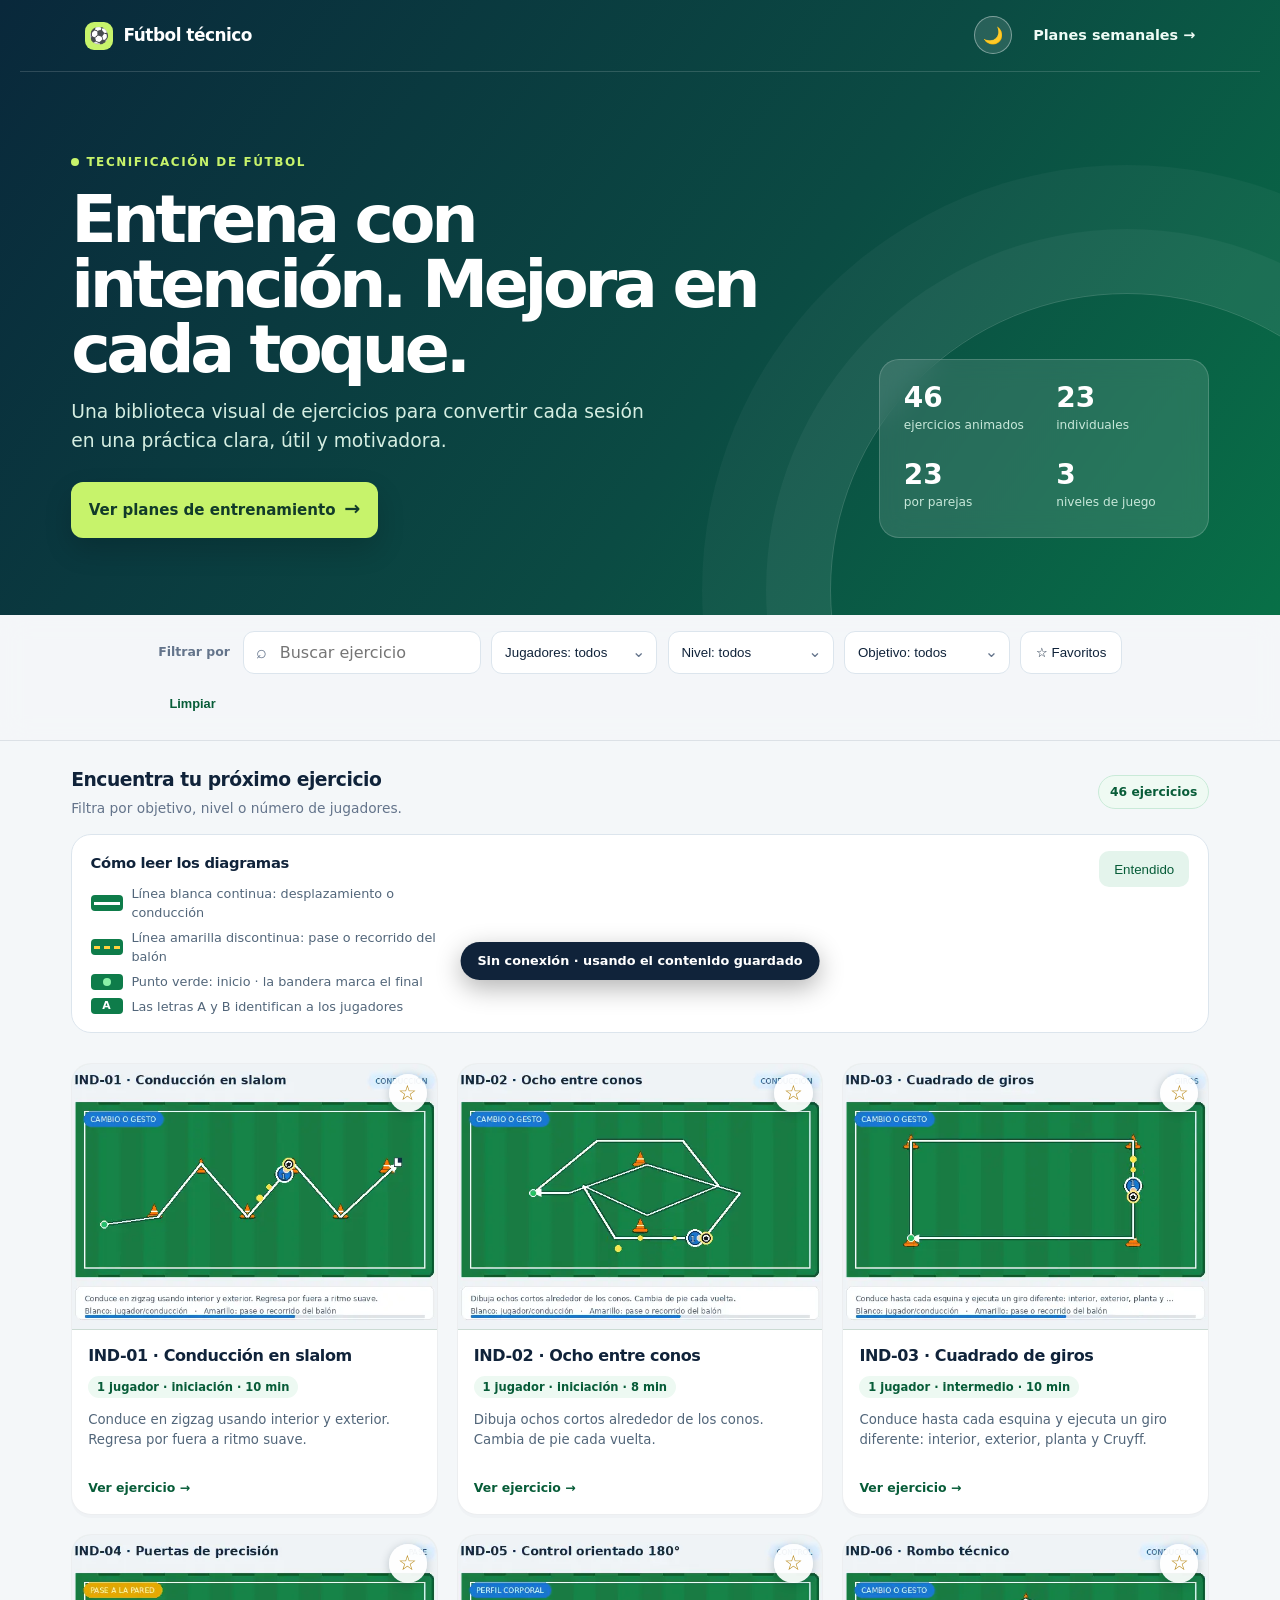
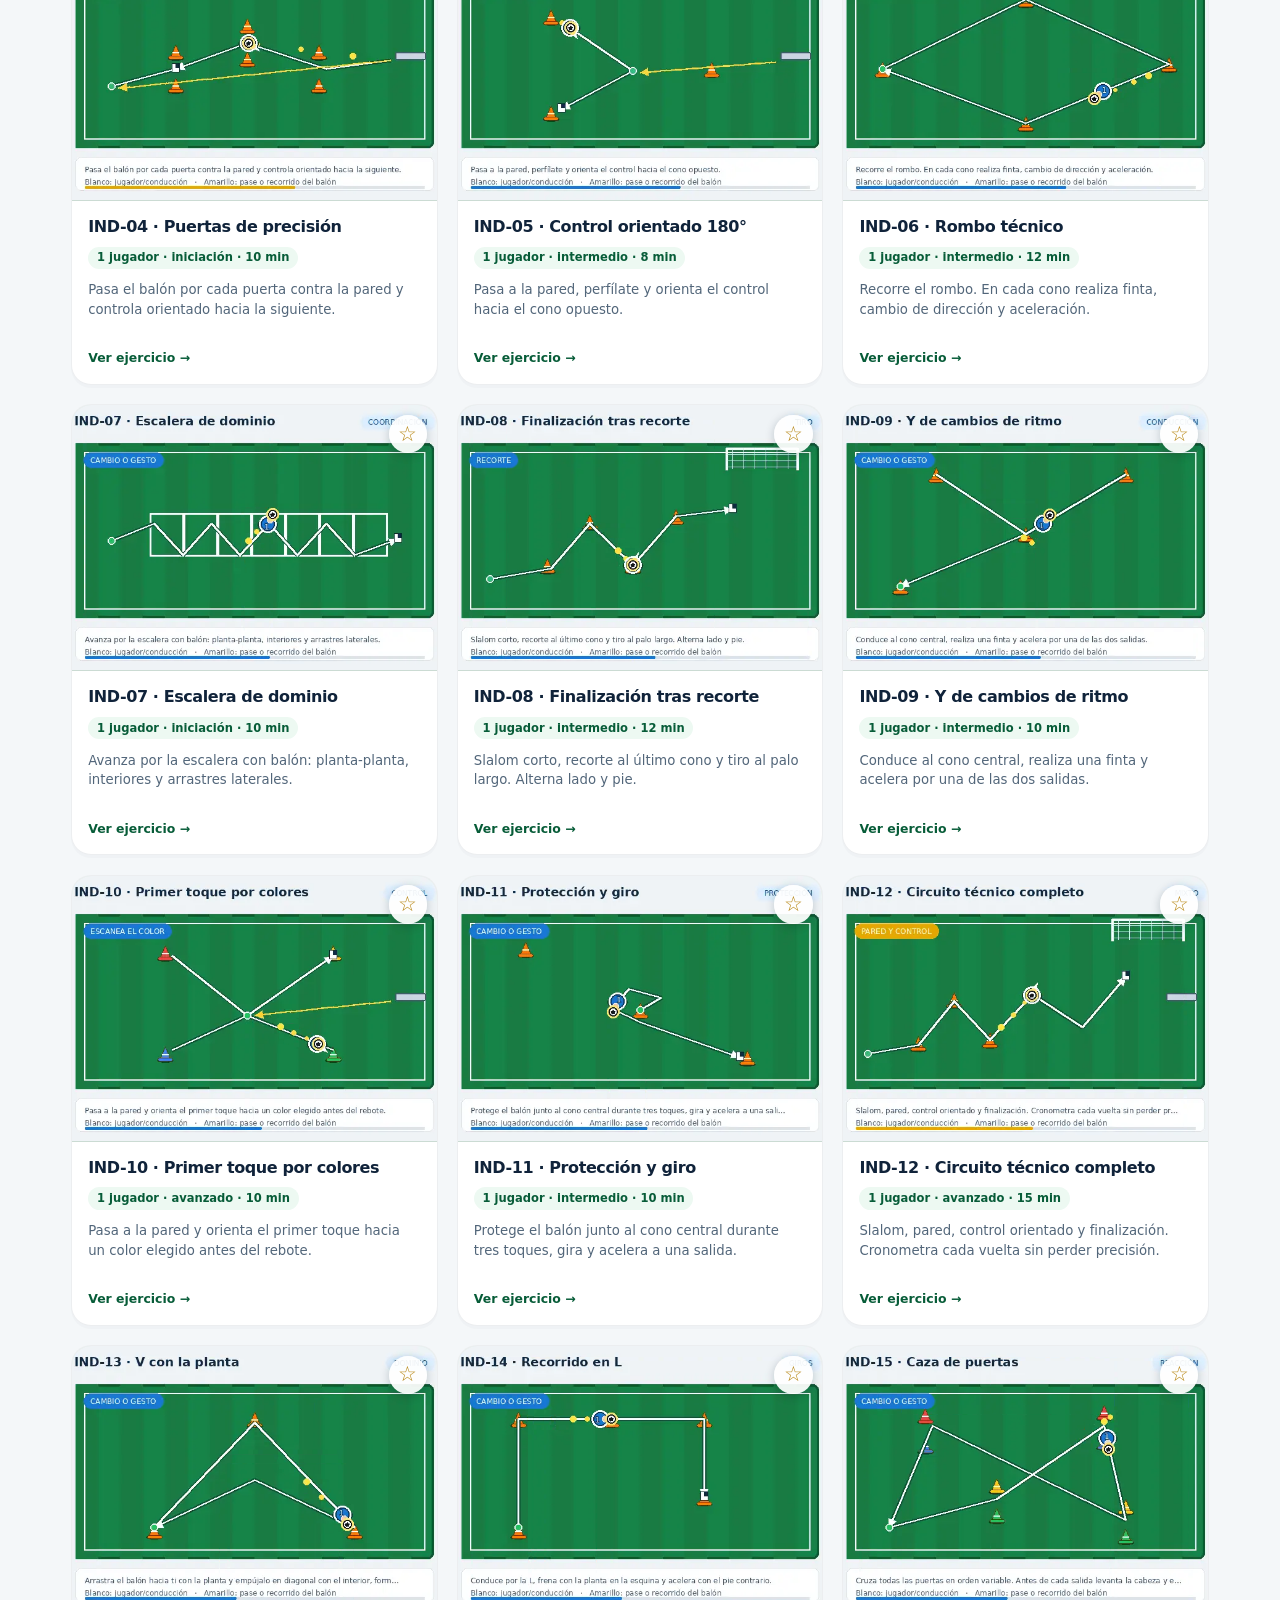
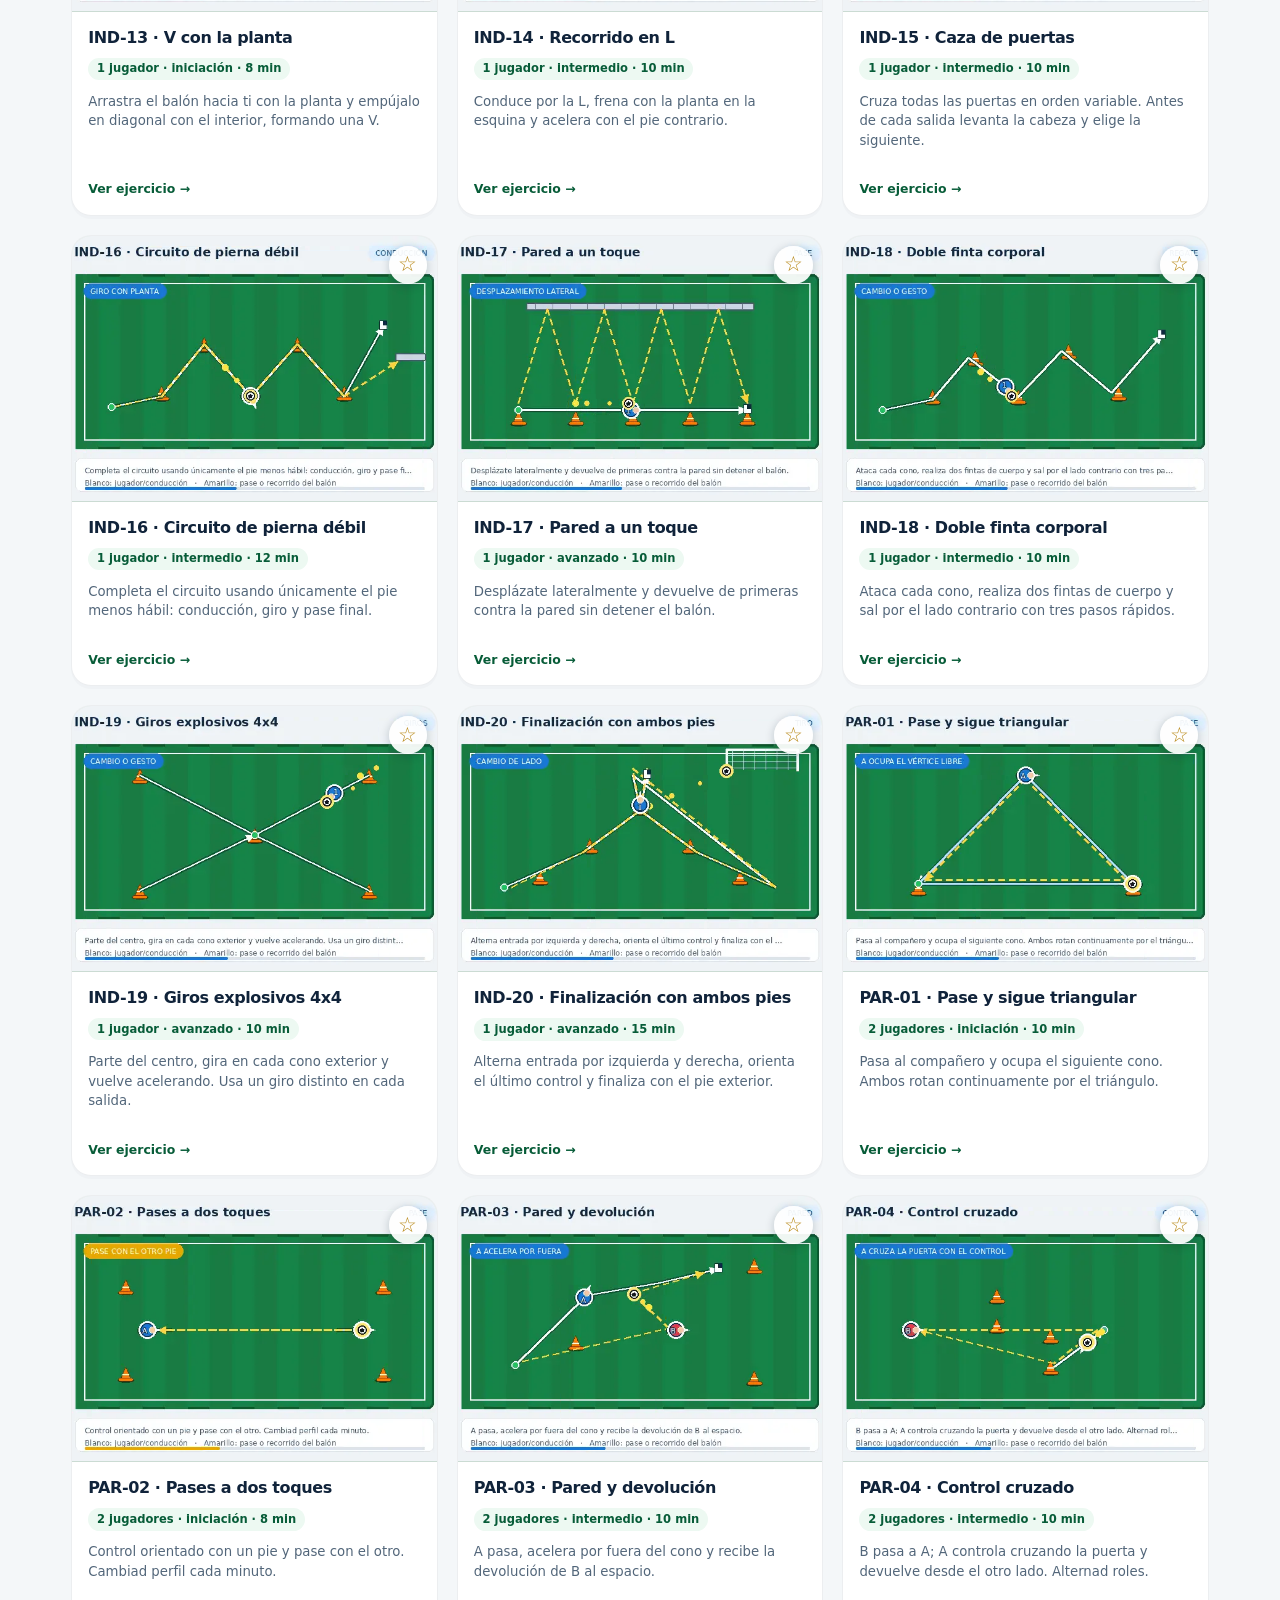
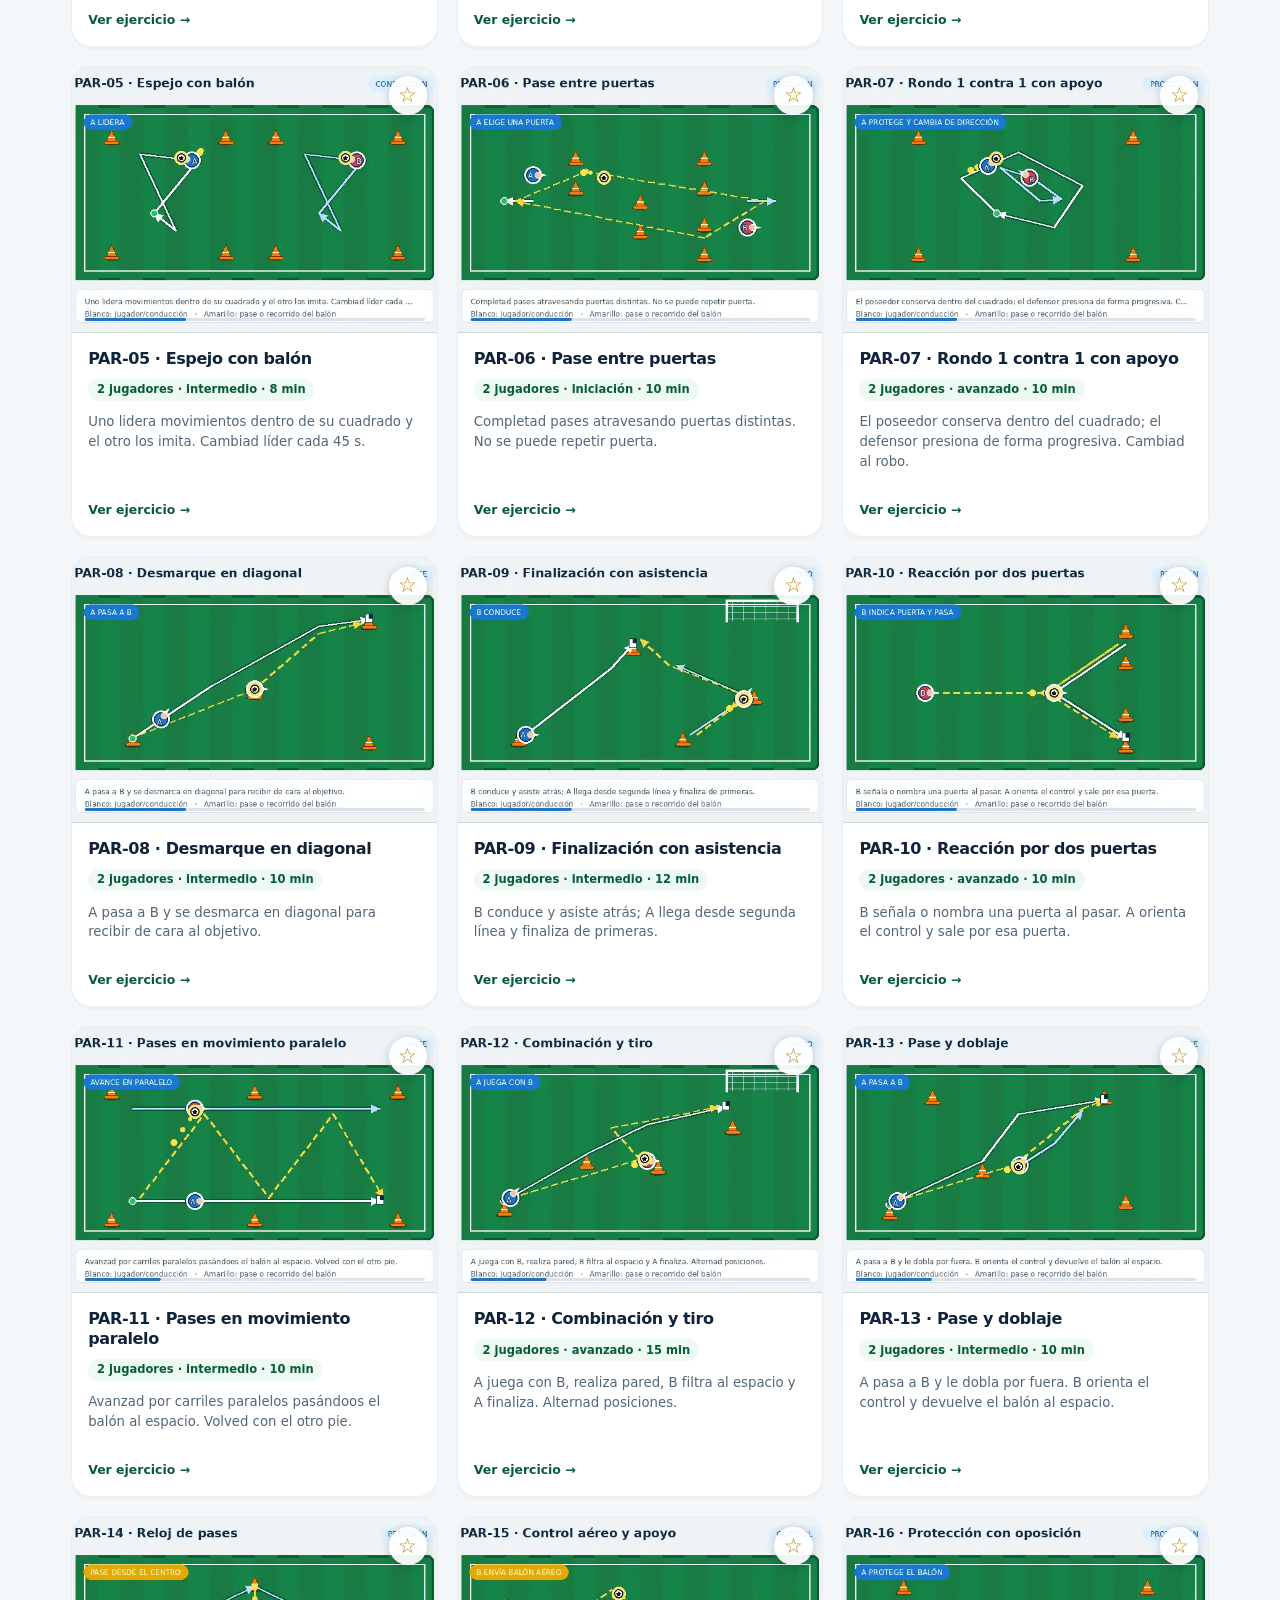
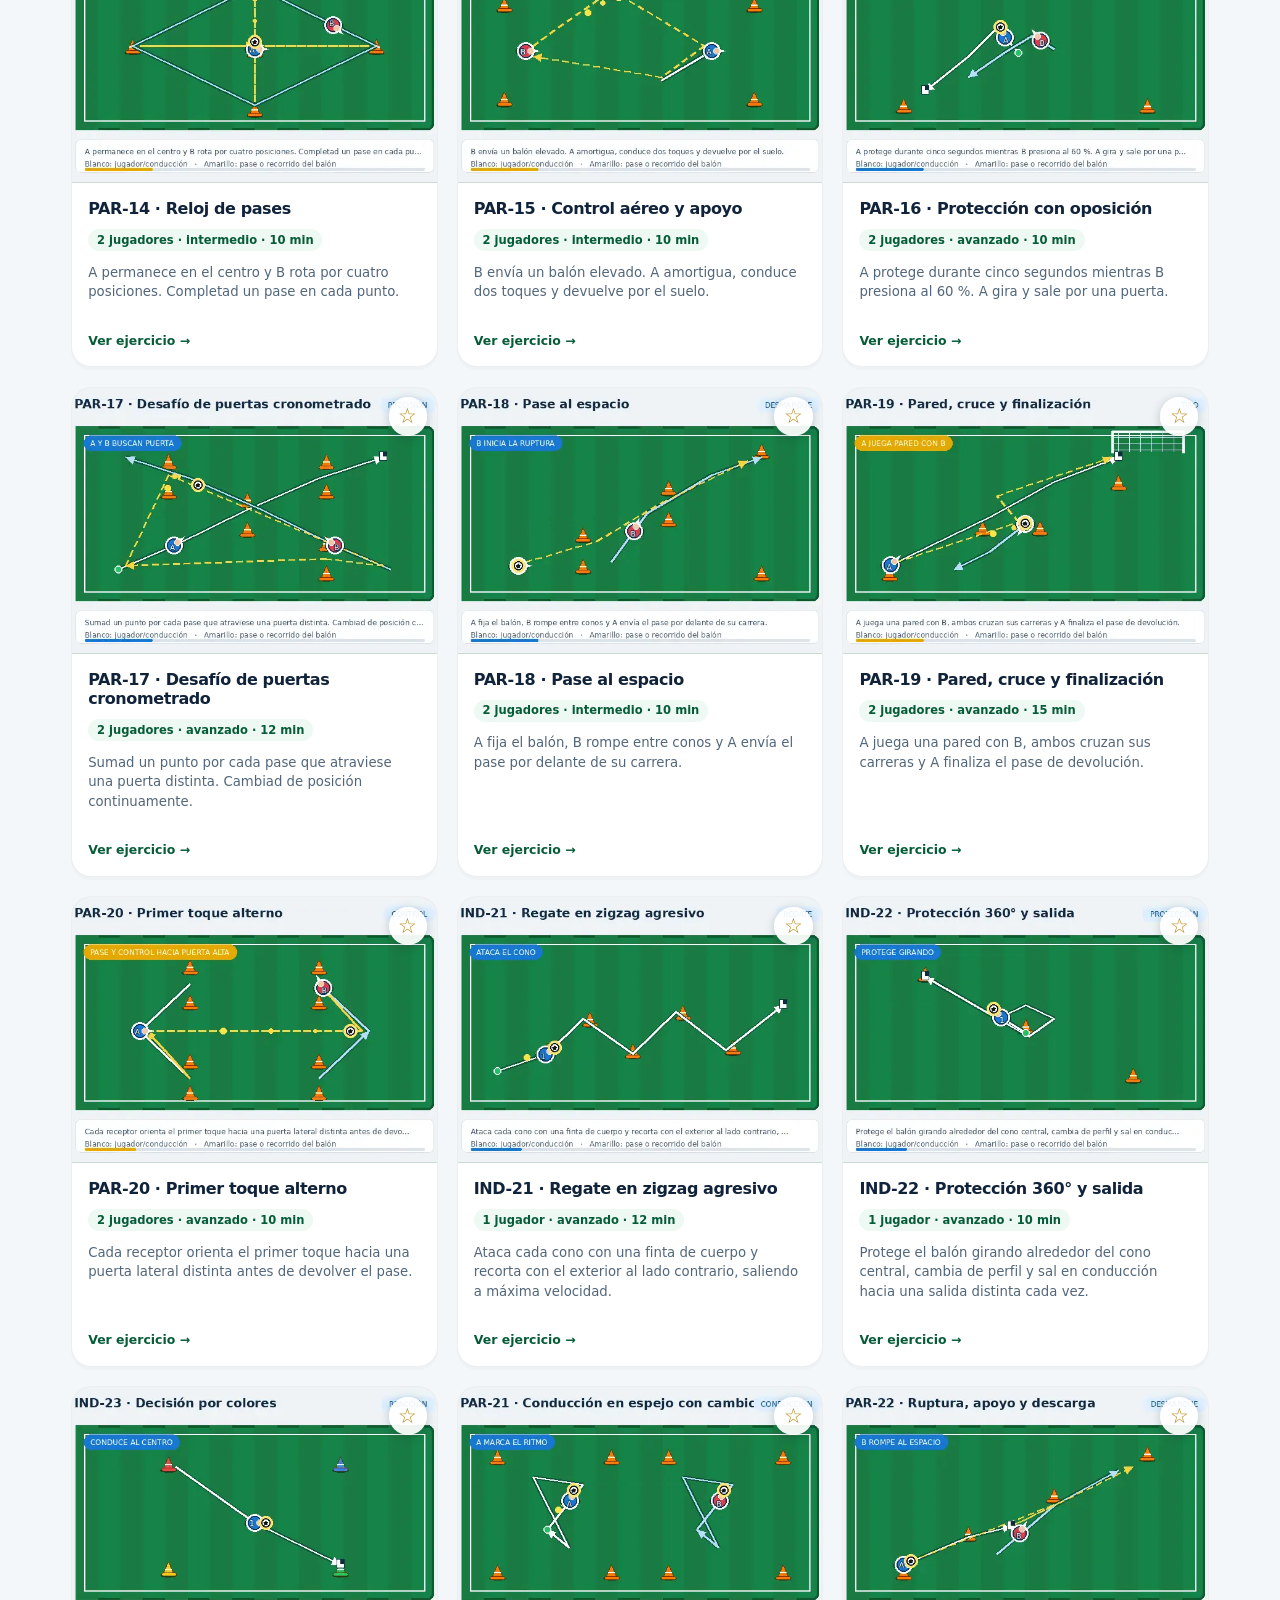
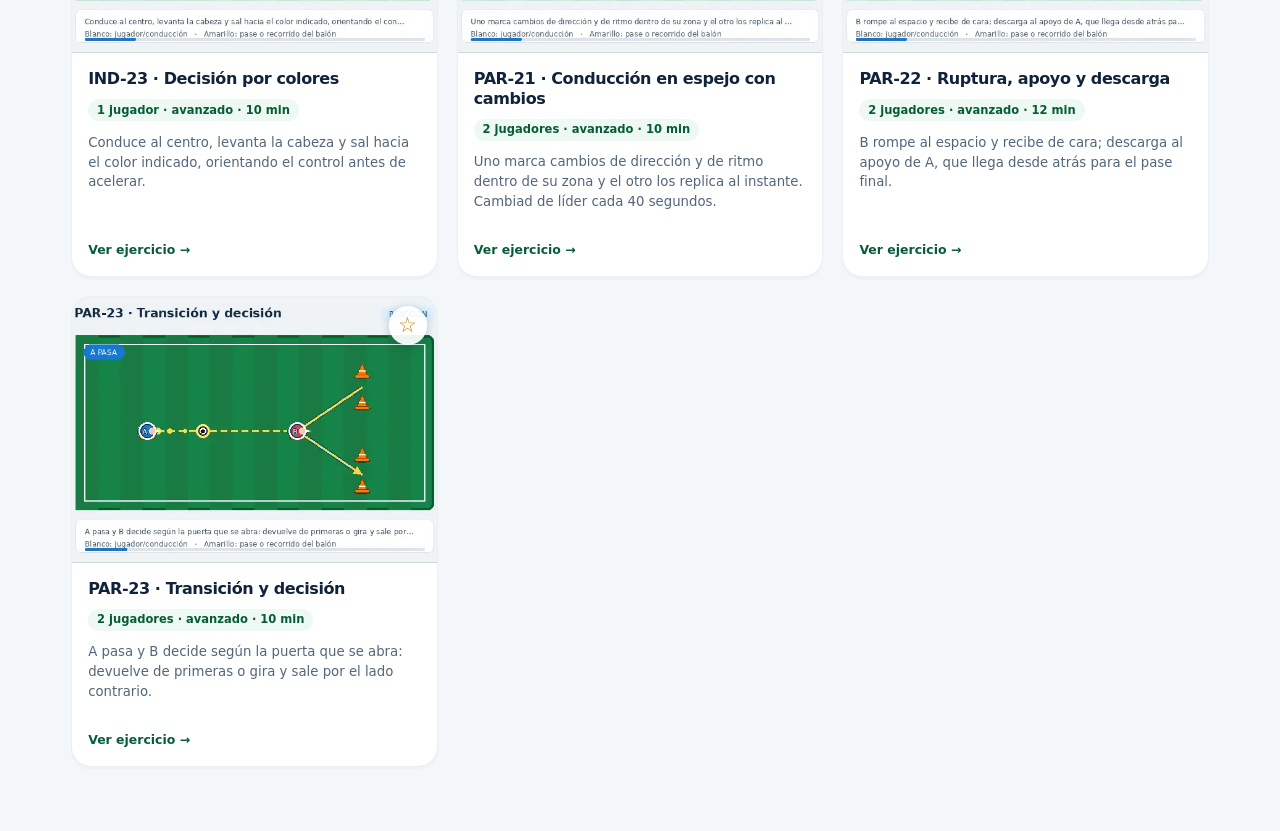
==== commit 9780b9d8: "Amplía la biblioteca con 6 ejercicios avanzados nuevos - Nuevos ejercicios (nivel avanzado) con anim" ====
--- a/index.html
+++ b/index.html
@@ -1 +1 @@
-<!doctype html><html lang="es"><meta charset="utf-8"><meta name="viewport" content="width=device-width,initial-scale=1,viewport-fit=cover"><meta name="description" content="Biblioteca visual de tecnificación de fútbol: 40 ejercicios animados con filtros por objetivo, nivel y número de jugadores."><meta name="theme-color" content="#09283b"><script>try{var _t=JSON.parse(localStorage.getItem('ft:tema'));document.documentElement.dataset.theme=_t||(matchMedia('(prefers-color-scheme:dark)').matches?'dark':'light')}catch(e){}</script><link rel="manifest" href="manifest.webmanifest"><link rel="icon" type="image/png" href="icon-192.png"><link rel="apple-touch-icon" href="apple-touch-icon.png"><title>Tecnificación de fútbol · SVG + GIF</title><style>*{box-sizing:border-box}body{margin:0;font:16px system-ui;background:#eef3f6;color:#102a43}header{background:linear-gradient(135deg,#102a43,#145da0);color:white;padding:30px max(20px,5vw)}h1{margin:0 0 8px}header p{margin:0;color:#dceeff}header a{display:inline-block;margin-top:16px;padding:9px 14px;border-radius:9px;background:white;color:#145da0;text-decoration:none;font-weight:700}.filters{position:sticky;top:0;background:#fffe;padding:14px max(20px,5vw);display:flex;flex-wrap:wrap;gap:10px;box-shadow:0 2px 12px #0002;z-index:2;backdrop-filter:blur(10px)}select{padding:10px;border:1px solid #ccd6df;border-radius:8px;background:white}main{padding:24px max(20px,5vw);display:grid;grid-template-columns:repeat(auto-fit,minmax(320px,1fr));gap:18px}.card{background:white;border-radius:16px;overflow:hidden;box-shadow:0 6px 24px #102a4318;transition:.2s}.card:hover{transform:translateY(-3px);box-shadow:0 10px 30px #102a4328}.card img{width:100%;display:block}.card div{padding:14px}.card span{display:block;color:#486581;margin-top:6px}.card p{font-size:14px;line-height:1.45}.hide{display:none}</style><link rel="stylesheet" href="ui.css"><header><h1>Tecnificación de fútbol</h1><p>40 ejercicios animados: 20 individuales y 20 por parejas</p><a href="planes.html">Ver planes de 3 días por semana</a></header><div class="filters"><select id="p"><option value="">Jugadores: todos</option><option value="1">1 jugador</option><option value="2">2 jugadores</option></select><select id="n"><option value="">Nivel: todos</option><option>iniciación</option><option>intermedio</option><option>avanzado</option></select><select id="o"><option value="">Objetivo: todos</option><option>conducción</option><option>giros</option><option>pase</option><option>control</option><option>coordinación</option><option>tiro</option><option>protección</option><option>mixto</option><option>dominio</option><option>reacción</option><option>regate</option><option>pared</option><option>precisión</option><option>desmarque</option></select></div><main><article class="card" data-p="1" data-o="conducción" data-n="iniciación"><img loading="lazy" src="webp/ind-01-conduccion-en-slalom.webp" alt="Conducción en slalom"><div><b>IND-01 · Conducción en slalom</b><span>1 jugador · iniciación · 10 min</span><p>Conduce en zigzag usando interior y exterior. Regresa por fuera a ritmo suave.</p><p><b>Secuencia:</b> Conducción técnica → Cambio o gesto → Salida controlada</p></div></article><article class="card" data-p="1" data-o="conducción" data-n="iniciación"><img loading="lazy" src="webp/ind-02-ocho-entre-conos.webp" alt="Ocho entre conos"><div><b>IND-02 · Ocho entre conos</b><span>1 jugador · iniciación · 8 min</span><p>Dibuja ochos cortos alrededor de los conos. Cambia de pie cada vuelta.</p><p><b>Secuencia:</b> Conducción técnica → Cambio o gesto → Salida controlada</p></div></article><article class="card" data-p="1" data-o="giros" data-n="intermedio"><img loading="lazy" src="webp/ind-03-cuadrado-de-giros.webp" alt="Cuadrado de giros"><div><b>IND-03 · Cuadrado de giros</b><span>1 jugador · intermedio · 10 min</span><p>Conduce hasta cada esquina y ejecuta un giro diferente: interior, exterior, planta y Cruyff.</p><p><b>Secuencia:</b> Conducción técnica → Cambio o gesto → Salida controlada</p></div></article><article class="card" data-p="1" data-o="pase" data-n="iniciación"><img loading="lazy" src="webp/ind-04-puertas-de-precision.webp" alt="Puertas de precisión"><div><b>IND-04 · Puertas de precisión</b><span>1 jugador · iniciación · 10 min</span><p>Pasa el balón por cada puerta contra la pared y controla orientado hacia la siguiente.</p><p><b>Secuencia:</b> Conduce a la puerta → Pase a la pared → Control hacia la siguiente</p></div></article><article class="card" data-p="1" data-o="control" data-n="intermedio"><img loading="lazy" src="webp/ind-05-control-orientado-180-.webp" alt="Control orientado 180°"><div><b>IND-05 · Control orientado 180°</b><span>1 jugador · intermedio · 8 min</span><p>Pasa a la pared, perfílate y orienta el control hacia el cono opuesto.</p><p><b>Secuencia:</b> Pase a la pared → Perfil corporal → Control orientado 180°</p></div></article><article class="card" data-p="1" data-o="conducción" data-n="intermedio"><img loading="lazy" src="webp/ind-06-rombo-tecnico.webp" alt="Rombo técnico"><div><b>IND-06 · Rombo técnico</b><span>1 jugador · intermedio · 12 min</span><p>Recorre el rombo. En cada cono realiza finta, cambio de dirección y aceleración.</p><p><b>Secuencia:</b> Conducción técnica → Cambio o gesto → Salida controlada</p></div></article><article class="card" data-p="1" data-o="coordinación" data-n="iniciación"><img loading="lazy" src="webp/ind-07-escalera-de-dominio.webp" alt="Escalera de dominio"><div><b>IND-07 · Escalera de dominio</b><span>1 jugador · iniciación · 10 min</span><p>Avanza por la escalera con balón: planta-planta, interiores y arrastres laterales.</p><p><b>Secuencia:</b> Conducción técnica → Cambio o gesto → Salida controlada</p></div></article><article class="card" data-p="1" data-o="tiro" data-n="intermedio"><img loading="lazy" src="webp/ind-08-finalizacion-tras-recorte.webp" alt="Finalización tras recorte"><div><b>IND-08 · Finalización tras recorte</b><span>1 jugador · intermedio · 12 min</span><p>Slalom corto, recorte al último cono y tiro al palo largo. Alterna lado y pie.</p><p><b>Secuencia:</b> Slalom → Recorte → Tiro al palo largo</p></div></article><article class="card" data-p="1" data-o="conducción" data-n="intermedio"><img loading="lazy" src="webp/ind-09-y-de-cambios-de-ritmo.webp" alt="Y de cambios de ritmo"><div><b>IND-09 · Y de cambios de ritmo</b><span>1 jugador · intermedio · 10 min</span><p>Conduce al cono central, realiza una finta y acelera por una de las dos salidas.</p><p><b>Secuencia:</b> Conducción técnica → Cambio o gesto → Salida controlada</p></div></article><article class="card" data-p="1" data-o="control" data-n="avanzado"><img loading="lazy" src="webp/ind-10-primer-toque-por-colores.webp" alt="Primer toque por colores"><div><b>IND-10 · Primer toque por colores</b><span>1 jugador · avanzado · 10 min</span><p>Pasa a la pared y orienta el primer toque hacia un color elegido antes del rebote.</p><p><b>Secuencia:</b> Pase a la pared → Escanea el color → Primer toque hacia la puerta</p></div></article><article class="card" data-p="1" data-o="protección" data-n="intermedio"><img loading="lazy" src="webp/ind-11-proteccion-y-giro.webp" alt="Protección y giro"><div><b>IND-11 · Protección y giro</b><span>1 jugador · intermedio · 10 min</span><p>Protege el balón junto al cono central durante tres toques, gira y acelera a una salida.</p><p><b>Secuencia:</b> Conducción técnica → Cambio o gesto → Salida controlada</p></div></article><article class="card" data-p="1" data-o="mixto" data-n="avanzado"><img loading="lazy" src="webp/ind-12-circuito-tecnico-completo.webp" alt="Circuito técnico completo"><div><b>IND-12 · Circuito técnico completo</b><span>1 jugador · avanzado · 15 min</span><p>Slalom, pared, control orientado y finalización. Cronometra cada vuelta sin perder precisión.</p><p><b>Secuencia:</b> Slalom → Pared y control → Finalización</p></div></article><article class="card" data-p="1" data-o="dominio" data-n="iniciación"><img loading="lazy" src="webp/ind-13-v-con-la-planta.webp" alt="V con la planta"><div><b>IND-13 · V con la planta</b><span>1 jugador · iniciación · 8 min</span><p>Arrastra el balón hacia ti con la planta y empújalo en diagonal con el interior, formando una V.</p><p><b>Secuencia:</b> Conducción técnica → Cambio o gesto → Salida controlada</p></div></article><article class="card" data-p="1" data-o="giros" data-n="intermedio"><img loading="lazy" src="webp/ind-14-recorrido-en-l.webp" alt="Recorrido en L"><div><b>IND-14 · Recorrido en L</b><span>1 jugador · intermedio · 10 min</span><p>Conduce por la L, frena con la planta en la esquina y acelera con el pie contrario.</p><p><b>Secuencia:</b> Conducción técnica → Cambio o gesto → Salida controlada</p></div></article><article class="card" data-p="1" data-o="reacción" data-n="intermedio"><img loading="lazy" src="webp/ind-15-caza-de-puertas.webp" alt="Caza de puertas"><div><b>IND-15 · Caza de puertas</b><span>1 jugador · intermedio · 10 min</span><p>Cruza todas las puertas en orden variable. Antes de cada salida levanta la cabeza y elige la siguiente.</p><p><b>Secuencia:</b> Conducción técnica → Cambio o gesto → Salida controlada</p></div></article><article class="card" data-p="1" data-o="conducción" data-n="intermedio"><img loading="lazy" src="webp/ind-16-circuito-de-pierna-debil.webp" alt="Circuito de pierna débil"><div><b>IND-16 · Circuito de pierna débil</b><span>1 jugador · intermedio · 12 min</span><p>Completa el circuito usando únicamente el pie menos hábil: conducción, giro y pase final.</p><p><b>Secuencia:</b> Solo pie débil → Giro con planta → Pase final</p></div></article><article class="card" data-p="1" data-o="pase" data-n="avanzado"><img loading="lazy" src="webp/ind-17-pared-a-un-toque.webp" alt="Pared a un toque"><div><b>IND-17 · Pared a un toque</b><span>1 jugador · avanzado · 10 min</span><p>Desplázate lateralmente y devuelve de primeras contra la pared sin detener el balón.</p><p><b>Secuencia:</b> Pase de primeras → Desplazamiento lateral → Repite sin detener el balón</p></div></article><article class="card" data-p="1" data-o="regate" data-n="intermedio"><img loading="lazy" src="webp/ind-18-doble-finta-corporal.webp" alt="Doble finta corporal"><div><b>IND-18 · Doble finta corporal</b><span>1 jugador · intermedio · 10 min</span><p>Ataca cada cono, realiza dos fintas de cuerpo y sal por el lado contrario con tres pasos rápidos.</p><p><b>Secuencia:</b> Conducción técnica → Cambio o gesto → Salida controlada</p></div></article><article class="card" data-p="1" data-o="giros" data-n="avanzado"><img loading="lazy" src="webp/ind-19-giros-explosivos-4x4.webp" alt="Giros explosivos 4x4"><div><b>IND-19 · Giros explosivos 4x4</b><span>1 jugador · avanzado · 10 min</span><p>Parte del centro, gira en cada cono exterior y vuelve acelerando. Usa un giro distinto en cada salida.</p><p><b>Secuencia:</b> Conducción técnica → Cambio o gesto → Salida controlada</p></div></article><article class="card" data-p="1" data-o="tiro" data-n="avanzado"><img loading="lazy" src="webp/ind-20-finalizacion-con-ambos-pies.webp" alt="Finalización con ambos pies"><div><b>IND-20 · Finalización con ambos pies</b><span>1 jugador · avanzado · 15 min</span><p>Alterna entrada por izquierda y derecha, orienta el último control y finaliza con el pie exterior.</p><p><b>Secuencia:</b> Entrada izquierda y tiro → Cambio de lado → Entrada derecha y tiro</p></div></article><article class="card" data-p="2" data-o="pase" data-n="iniciación"><img loading="lazy" src="webp/par-01-pase-y-sigue-triangular.webp" alt="Pase y sigue triangular"><div><b>PAR-01 · Pase y sigue triangular</b><span>2 jugadores · iniciación · 10 min</span><p>Pasa al compañero y ocupa el siguiente cono. Ambos rotan continuamente por el triángulo.</p><p><b>Secuencia:</b> A pasa a B → A ocupa el vértice libre → B pasa a A</p></div></article><article class="card" data-p="2" data-o="pase" data-n="iniciación"><img loading="lazy" src="webp/par-02-pases-a-dos-toques.webp" alt="Pases a dos toques"><div><b>PAR-02 · Pases a dos toques</b><span>2 jugadores · iniciación · 8 min</span><p>Control orientado con un pie y pase con el otro. Cambiad perfil cada minuto.</p><p><b>Secuencia:</b> Control orientado → Pase con el otro pie → Cambio de receptor</p></div></article><article class="card" data-p="2" data-o="pared" data-n="intermedio"><img loading="lazy" src="webp/par-03-pared-y-devolucion.webp" alt="Pared y devolución"><div><b>PAR-03 · Pared y devolución</b><span>2 jugadores · intermedio · 10 min</span><p>A pasa, acelera por fuera del cono y recibe la devolución de B al espacio.</p><p><b>Secuencia:</b> A pasa a B → A acelera por fuera → B devuelve al espacio</p></div></article><article class="card" data-p="2" data-o="control" data-n="intermedio"><img loading="lazy" src="webp/par-04-control-cruzado.webp" alt="Control cruzado"><div><b>PAR-04 · Control cruzado</b><span>2 jugadores · intermedio · 10 min</span><p>B pasa a A; A controla cruzando la puerta y devuelve desde el otro lado. Alternad roles.</p><p><b>Secuencia:</b> B pasa a A → A cruza la puerta con el control → A devuelve a B</p></div></article><article class="card" data-p="2" data-o="conducción" data-n="intermedio"><img loading="lazy" src="webp/par-05-espejo-con-balon.webp" alt="Espejo con balón"><div><b>PAR-05 · Espejo con balón</b><span>2 jugadores · intermedio · 8 min</span><p>Uno lidera movimientos dentro de su cuadrado y el otro los imita. Cambiad líder cada 45 s.</p><p><b>Secuencia:</b> A lidera → B copia el gesto → Cambio de dirección sincronizado</p></div></article><article class="card" data-p="2" data-o="precisión" data-n="iniciación"><img loading="lazy" src="webp/par-06-pase-entre-puertas.webp" alt="Pase entre puertas"><div><b>PAR-06 · Pase entre puertas</b><span>2 jugadores · iniciación · 10 min</span><p>Completad pases atravesando puertas distintas. No se puede repetir puerta.</p><p><b>Secuencia:</b> A elige una puerta → Pase a B → B cambia de puerta y devuelve</p></div></article><article class="card" data-p="2" data-o="protección" data-n="avanzado"><img loading="lazy" src="webp/par-07-rondo-1-contra-1-con-apoyo.webp" alt="Rondo 1 contra 1 con apoyo"><div><b>PAR-07 · Rondo 1 contra 1 con apoyo</b><span>2 jugadores · avanzado · 10 min</span><p>El poseedor conserva dentro del cuadrado; el defensor presiona de forma progresiva. Cambiad al robo.</p><p><b>Secuencia:</b> A protege y cambia de dirección → B presiona progresivamente → Cambio de rol al robo</p></div></article><article class="card" data-p="2" data-o="pase" data-n="intermedio"><img loading="lazy" src="webp/par-08-desmarque-en-diagonal.webp" alt="Desmarque en diagonal"><div><b>PAR-08 · Desmarque en diagonal</b><span>2 jugadores · intermedio · 10 min</span><p>A pasa a B y se desmarca en diagonal para recibir de cara al objetivo.</p><p><b>Secuencia:</b> A pasa a B → A se desmarca en diagonal → B devuelve al espacio</p></div></article><article class="card" data-p="2" data-o="tiro" data-n="intermedio"><img loading="lazy" src="webp/par-09-finalizacion-con-asistencia.webp" alt="Finalización con asistencia"><div><b>PAR-09 · Finalización con asistencia</b><span>2 jugadores · intermedio · 12 min</span><p>B conduce y asiste atrás; A llega desde segunda línea y finaliza de primeras.</p><p><b>Secuencia:</b> B conduce → Asistencia atrás → A llega y finaliza</p></div></article><article class="card" data-p="2" data-o="reacción" data-n="avanzado"><img loading="lazy" src="webp/par-10-reaccion-por-dos-puertas.webp" alt="Reacción por dos puertas"><div><b>PAR-10 · Reacción por dos puertas</b><span>2 jugadores · avanzado · 10 min</span><p>B señala o nombra una puerta al pasar. A orienta el control y sale por esa puerta.</p><p><b>Secuencia:</b> B indica puerta y pasa → A orienta el control → A sale por la puerta</p></div></article><article class="card" data-p="2" data-o="pase" data-n="intermedio"><img loading="lazy" src="webp/par-11-pases-en-movimiento-paralelo.webp" alt="Pases en movimiento paralelo"><div><b>PAR-11 · Pases en movimiento paralelo</b><span>2 jugadores · intermedio · 10 min</span><p>Avanzad por carriles paralelos pasándoos el balón al espacio. Volved con el otro pie.</p><p><b>Secuencia:</b> Avance en paralelo → Pase al espacio → Receptor acompaña la carrera</p></div></article><article class="card" data-p="2" data-o="mixto" data-n="avanzado"><img loading="lazy" src="webp/par-12-combinacion-y-tiro.webp" alt="Combinación y tiro"><div><b>PAR-12 · Combinación y tiro</b><span>2 jugadores · avanzado · 15 min</span><p>A juega con B, realiza pared, B filtra al espacio y A finaliza. Alternad posiciones.</p><p><b>Secuencia:</b> A juega con B → Pared y desmarque → A controla y finaliza</p></div></article><article class="card" data-p="2" data-o="pase" data-n="intermedio"><img loading="lazy" src="webp/par-13-pase-y-doblaje.webp" alt="Pase y doblaje"><div><b>PAR-13 · Pase y doblaje</b><span>2 jugadores · intermedio · 10 min</span><p>A pasa a B y le dobla por fuera. B orienta el control y devuelve el balón al espacio.</p><p><b>Secuencia:</b> A pasa a B → A dobla por fuera → B devuelve al espacio</p></div></article><article class="card" data-p="2" data-o="precisión" data-n="intermedio"><img loading="lazy" src="webp/par-14-reloj-de-pases.webp" alt="Reloj de pases"><div><b>PAR-14 · Reloj de pases</b><span>2 jugadores · intermedio · 10 min</span><p>A permanece en el centro y B rota por cuatro posiciones. Completad un pase en cada punto.</p><p><b>Secuencia:</b> Pase desde el centro → B cambia de posición → Devolución y siguiente punto</p></div></article><article class="card" data-p="2" data-o="control" data-n="intermedio"><img loading="lazy" src="webp/par-15-control-aereo-y-apoyo.webp" alt="Control aéreo y apoyo"><div><b>PAR-15 · Control aéreo y apoyo</b><span>2 jugadores · intermedio · 10 min</span><p>B envía un balón elevado. A amortigua, conduce dos toques y devuelve por el suelo.</p><p><b>Secuencia:</b> B envía balón aéreo → A amortigua y conduce → Devolución por el suelo</p></div></article><article class="card" data-p="2" data-o="protección" data-n="avanzado"><img loading="lazy" src="webp/par-16-proteccion-con-oposicion.webp" alt="Protección con oposición"><div><b>PAR-16 · Protección con oposición</b><span>2 jugadores · avanzado · 10 min</span><p>A protege durante cinco segundos mientras B presiona al 60 %. A gira y sale por una puerta.</p><p><b>Secuencia:</b> A protege el balón → B presiona sin robar → A gira y sale por la puerta</p></div></article><article class="card" data-p="2" data-o="precisión" data-n="avanzado"><img loading="lazy" src="webp/par-17-desafio-de-puertas-cronometrado.webp" alt="Desafío de puertas cronometrado"><div><b>PAR-17 · Desafío de puertas cronometrado</b><span>2 jugadores · avanzado · 12 min</span><p>Sumad un punto por cada pase que atraviese una puerta distinta. Cambiad de posición continuamente.</p><p><b>Secuencia:</b> A y B buscan puerta → Pase válido suma punto → Reposición para otra puerta</p></div></article><article class="card" data-p="2" data-o="desmarque" data-n="intermedio"><img loading="lazy" src="webp/par-18-pase-al-espacio.webp" alt="Pase al espacio"><div><b>PAR-18 · Pase al espacio</b><span>2 jugadores · intermedio · 10 min</span><p>A fija el balón, B rompe entre conos y A envía el pase por delante de su carrera.</p><p><b>Secuencia:</b> B inicia la ruptura → A espera y temporiza → Pase por delante de B</p></div></article><article class="card" data-p="2" data-o="tiro" data-n="avanzado"><img loading="lazy" src="webp/par-19-pared-cruce-y-finalizacion.webp" alt="Pared, cruce y finalización"><div><b>PAR-19 · Pared, cruce y finalización</b><span>2 jugadores · avanzado · 15 min</span><p>A juega una pared con B, ambos cruzan sus carreras y A finaliza el pase de devolución.</p><p><b>Secuencia:</b> A juega pared con B → Carreras cruzadas → Devolución y tiro</p></div></article><article class="card" data-p="2" data-o="control" data-n="avanzado"><img loading="lazy" src="webp/par-20-primer-toque-alterno.webp" alt="Primer toque alterno"><div><b>PAR-20 · Primer toque alterno</b><span>2 jugadores · avanzado · 10 min</span><p>Cada receptor orienta el primer toque hacia una puerta lateral distinta antes de devolver el pase.</p><p><b>Secuencia:</b> Pase y control hacia puerta alta → Devolución → Control alterno hacia puerta baja</p></div></article></main><script>const q=s=>document.querySelector(s),f=()=>document.querySelectorAll('.card').forEach(c=>c.classList.toggle('hide',(q('#p').value&&c.dataset.p!=q('#p').value)||(q('#n').value&&c.dataset.n!=q('#n').value)||(q('#o').value&&c.dataset.o!=q('#o').value)));document.querySelectorAll('select').forEach(x=>x.onchange=f)</script><script src="data.js"></script><script defer src="ui.js"></script></html>+<!doctype html><html lang="es"><meta charset="utf-8"><meta name="viewport" content="width=device-width,initial-scale=1,viewport-fit=cover"><meta name="description" content="Biblioteca visual de tecnificación de fútbol: 46 ejercicios animados con filtros por objetivo, nivel y número de jugadores."><meta name="theme-color" content="#09283b"><script>try{var _t=JSON.parse(localStorage.getItem('ft:tema'));document.documentElement.dataset.theme=_t||(matchMedia('(prefers-color-scheme:dark)').matches?'dark':'light')}catch(e){}</script><link rel="manifest" href="manifest.webmanifest"><link rel="icon" type="image/png" href="icon-192.png"><link rel="apple-touch-icon" href="apple-touch-icon.png"><title>Tecnificación de fútbol · SVG + GIF</title><style>*{box-sizing:border-box}body{margin:0;font:16px system-ui;background:#eef3f6;color:#102a43}header{background:linear-gradient(135deg,#102a43,#145da0);color:white;padding:30px max(20px,5vw)}h1{margin:0 0 8px}header p{margin:0;color:#dceeff}header a{display:inline-block;margin-top:16px;padding:9px 14px;border-radius:9px;background:white;color:#145da0;text-decoration:none;font-weight:700}.filters{position:sticky;top:0;background:#fffe;padding:14px max(20px,5vw);display:flex;flex-wrap:wrap;gap:10px;box-shadow:0 2px 12px #0002;z-index:2;backdrop-filter:blur(10px)}select{padding:10px;border:1px solid #ccd6df;border-radius:8px;background:white}main{padding:24px max(20px,5vw);display:grid;grid-template-columns:repeat(auto-fit,minmax(320px,1fr));gap:18px}.card{background:white;border-radius:16px;overflow:hidden;box-shadow:0 6px 24px #102a4318;transition:.2s}.card:hover{transform:translateY(-3px);box-shadow:0 10px 30px #102a4328}.card img{width:100%;display:block}.card div{padding:14px}.card span{display:block;color:#486581;margin-top:6px}.card p{font-size:14px;line-height:1.45}.hide{display:none}</style><link rel="stylesheet" href="ui.css"><header><h1>Tecnificación de fútbol</h1><p>46 ejercicios animados: 23 individuales y 23 por parejas</p><a href="planes.html">Ver planes de 3 días por semana</a></header><div class="filters"><select id="p"><option value="">Jugadores: todos</option><option value="1">1 jugador</option><option value="2">2 jugadores</option></select><select id="n"><option value="">Nivel: todos</option><option>iniciación</option><option>intermedio</option><option>avanzado</option></select><select id="o"><option value="">Objetivo: todos</option><option>conducción</option><option>giros</option><option>pase</option><option>control</option><option>coordinación</option><option>tiro</option><option>protección</option><option>mixto</option><option>dominio</option><option>reacción</option><option>regate</option><option>pared</option><option>precisión</option><option>desmarque</option></select></div><main><article class="card" data-p="1" data-o="conducción" data-n="iniciación"><img loading="lazy" src="webp/ind-01-conduccion-en-slalom.webp" alt="Conducción en slalom"><div><b>IND-01 · Conducción en slalom</b><span>1 jugador · iniciación · 10 min</span><p>Conduce en zigzag usando interior y exterior. Regresa por fuera a ritmo suave.</p><p><b>Secuencia:</b> Conducción técnica → Cambio o gesto → Salida controlada</p></div></article><article class="card" data-p="1" data-o="conducción" data-n="iniciación"><img loading="lazy" src="webp/ind-02-ocho-entre-conos.webp" alt="Ocho entre conos"><div><b>IND-02 · Ocho entre conos</b><span>1 jugador · iniciación · 8 min</span><p>Dibuja ochos cortos alrededor de los conos. Cambia de pie cada vuelta.</p><p><b>Secuencia:</b> Conducción técnica → Cambio o gesto → Salida controlada</p></div></article><article class="card" data-p="1" data-o="giros" data-n="intermedio"><img loading="lazy" src="webp/ind-03-cuadrado-de-giros.webp" alt="Cuadrado de giros"><div><b>IND-03 · Cuadrado de giros</b><span>1 jugador · intermedio · 10 min</span><p>Conduce hasta cada esquina y ejecuta un giro diferente: interior, exterior, planta y Cruyff.</p><p><b>Secuencia:</b> Conducción técnica → Cambio o gesto → Salida controlada</p></div></article><article class="card" data-p="1" data-o="pase" data-n="iniciación"><img loading="lazy" src="webp/ind-04-puertas-de-precision.webp" alt="Puertas de precisión"><div><b>IND-04 · Puertas de precisión</b><span>1 jugador · iniciación · 10 min</span><p>Pasa el balón por cada puerta contra la pared y controla orientado hacia la siguiente.</p><p><b>Secuencia:</b> Conduce a la puerta → Pase a la pared → Control hacia la siguiente</p></div></article><article class="card" data-p="1" data-o="control" data-n="intermedio"><img loading="lazy" src="webp/ind-05-control-orientado-180-.webp" alt="Control orientado 180°"><div><b>IND-05 · Control orientado 180°</b><span>1 jugador · intermedio · 8 min</span><p>Pasa a la pared, perfílate y orienta el control hacia el cono opuesto.</p><p><b>Secuencia:</b> Pase a la pared → Perfil corporal → Control orientado 180°</p></div></article><article class="card" data-p="1" data-o="conducción" data-n="intermedio"><img loading="lazy" src="webp/ind-06-rombo-tecnico.webp" alt="Rombo técnico"><div><b>IND-06 · Rombo técnico</b><span>1 jugador · intermedio · 12 min</span><p>Recorre el rombo. En cada cono realiza finta, cambio de dirección y aceleración.</p><p><b>Secuencia:</b> Conducción técnica → Cambio o gesto → Salida controlada</p></div></article><article class="card" data-p="1" data-o="coordinación" data-n="iniciación"><img loading="lazy" src="webp/ind-07-escalera-de-dominio.webp" alt="Escalera de dominio"><div><b>IND-07 · Escalera de dominio</b><span>1 jugador · iniciación · 10 min</span><p>Avanza por la escalera con balón: planta-planta, interiores y arrastres laterales.</p><p><b>Secuencia:</b> Conducción técnica → Cambio o gesto → Salida controlada</p></div></article><article class="card" data-p="1" data-o="tiro" data-n="intermedio"><img loading="lazy" src="webp/ind-08-finalizacion-tras-recorte.webp" alt="Finalización tras recorte"><div><b>IND-08 · Finalización tras recorte</b><span>1 jugador · intermedio · 12 min</span><p>Slalom corto, recorte al último cono y tiro al palo largo. Alterna lado y pie.</p><p><b>Secuencia:</b> Slalom → Recorte → Tiro al palo largo</p></div></article><article class="card" data-p="1" data-o="conducción" data-n="intermedio"><img loading="lazy" src="webp/ind-09-y-de-cambios-de-ritmo.webp" alt="Y de cambios de ritmo"><div><b>IND-09 · Y de cambios de ritmo</b><span>1 jugador · intermedio · 10 min</span><p>Conduce al cono central, realiza una finta y acelera por una de las dos salidas.</p><p><b>Secuencia:</b> Conducción técnica → Cambio o gesto → Salida controlada</p></div></article><article class="card" data-p="1" data-o="control" data-n="avanzado"><img loading="lazy" src="webp/ind-10-primer-toque-por-colores.webp" alt="Primer toque por colores"><div><b>IND-10 · Primer toque por colores</b><span>1 jugador · avanzado · 10 min</span><p>Pasa a la pared y orienta el primer toque hacia un color elegido antes del rebote.</p><p><b>Secuencia:</b> Pase a la pared → Escanea el color → Primer toque hacia la puerta</p></div></article><article class="card" data-p="1" data-o="protección" data-n="intermedio"><img loading="lazy" src="webp/ind-11-proteccion-y-giro.webp" alt="Protección y giro"><div><b>IND-11 · Protección y giro</b><span>1 jugador · intermedio · 10 min</span><p>Protege el balón junto al cono central durante tres toques, gira y acelera a una salida.</p><p><b>Secuencia:</b> Conducción técnica → Cambio o gesto → Salida controlada</p></div></article><article class="card" data-p="1" data-o="mixto" data-n="avanzado"><img loading="lazy" src="webp/ind-12-circuito-tecnico-completo.webp" alt="Circuito técnico completo"><div><b>IND-12 · Circuito técnico completo</b><span>1 jugador · avanzado · 15 min</span><p>Slalom, pared, control orientado y finalización. Cronometra cada vuelta sin perder precisión.</p><p><b>Secuencia:</b> Slalom → Pared y control → Finalización</p></div></article><article class="card" data-p="1" data-o="dominio" data-n="iniciación"><img loading="lazy" src="webp/ind-13-v-con-la-planta.webp" alt="V con la planta"><div><b>IND-13 · V con la planta</b><span>1 jugador · iniciación · 8 min</span><p>Arrastra el balón hacia ti con la planta y empújalo en diagonal con el interior, formando una V.</p><p><b>Secuencia:</b> Conducción técnica → Cambio o gesto → Salida controlada</p></div></article><article class="card" data-p="1" data-o="giros" data-n="intermedio"><img loading="lazy" src="webp/ind-14-recorrido-en-l.webp" alt="Recorrido en L"><div><b>IND-14 · Recorrido en L</b><span>1 jugador · intermedio · 10 min</span><p>Conduce por la L, frena con la planta en la esquina y acelera con el pie contrario.</p><p><b>Secuencia:</b> Conducción técnica → Cambio o gesto → Salida controlada</p></div></article><article class="card" data-p="1" data-o="reacción" data-n="intermedio"><img loading="lazy" src="webp/ind-15-caza-de-puertas.webp" alt="Caza de puertas"><div><b>IND-15 · Caza de puertas</b><span>1 jugador · intermedio · 10 min</span><p>Cruza todas las puertas en orden variable. Antes de cada salida levanta la cabeza y elige la siguiente.</p><p><b>Secuencia:</b> Conducción técnica → Cambio o gesto → Salida controlada</p></div></article><article class="card" data-p="1" data-o="conducción" data-n="intermedio"><img loading="lazy" src="webp/ind-16-circuito-de-pierna-debil.webp" alt="Circuito de pierna débil"><div><b>IND-16 · Circuito de pierna débil</b><span>1 jugador · intermedio · 12 min</span><p>Completa el circuito usando únicamente el pie menos hábil: conducción, giro y pase final.</p><p><b>Secuencia:</b> Solo pie débil → Giro con planta → Pase final</p></div></article><article class="card" data-p="1" data-o="pase" data-n="avanzado"><img loading="lazy" src="webp/ind-17-pared-a-un-toque.webp" alt="Pared a un toque"><div><b>IND-17 · Pared a un toque</b><span>1 jugador · avanzado · 10 min</span><p>Desplázate lateralmente y devuelve de primeras contra la pared sin detener el balón.</p><p><b>Secuencia:</b> Pase de primeras → Desplazamiento lateral → Repite sin detener el balón</p></div></article><article class="card" data-p="1" data-o="regate" data-n="intermedio"><img loading="lazy" src="webp/ind-18-doble-finta-corporal.webp" alt="Doble finta corporal"><div><b>IND-18 · Doble finta corporal</b><span>1 jugador · intermedio · 10 min</span><p>Ataca cada cono, realiza dos fintas de cuerpo y sal por el lado contrario con tres pasos rápidos.</p><p><b>Secuencia:</b> Conducción técnica → Cambio o gesto → Salida controlada</p></div></article><article class="card" data-p="1" data-o="giros" data-n="avanzado"><img loading="lazy" src="webp/ind-19-giros-explosivos-4x4.webp" alt="Giros explosivos 4x4"><div><b>IND-19 · Giros explosivos 4x4</b><span>1 jugador · avanzado · 10 min</span><p>Parte del centro, gira en cada cono exterior y vuelve acelerando. Usa un giro distinto en cada salida.</p><p><b>Secuencia:</b> Conducción técnica → Cambio o gesto → Salida controlada</p></div></article><article class="card" data-p="1" data-o="tiro" data-n="avanzado"><img loading="lazy" src="webp/ind-20-finalizacion-con-ambos-pies.webp" alt="Finalización con ambos pies"><div><b>IND-20 · Finalización con ambos pies</b><span>1 jugador · avanzado · 15 min</span><p>Alterna entrada por izquierda y derecha, orienta el último control y finaliza con el pie exterior.</p><p><b>Secuencia:</b> Entrada izquierda y tiro → Cambio de lado → Entrada derecha y tiro</p></div></article><article class="card" data-p="2" data-o="pase" data-n="iniciación"><img loading="lazy" src="webp/par-01-pase-y-sigue-triangular.webp" alt="Pase y sigue triangular"><div><b>PAR-01 · Pase y sigue triangular</b><span>2 jugadores · iniciación · 10 min</span><p>Pasa al compañero y ocupa el siguiente cono. Ambos rotan continuamente por el triángulo.</p><p><b>Secuencia:</b> A pasa a B → A ocupa el vértice libre → B pasa a A</p></div></article><article class="card" data-p="2" data-o="pase" data-n="iniciación"><img loading="lazy" src="webp/par-02-pases-a-dos-toques.webp" alt="Pases a dos toques"><div><b>PAR-02 · Pases a dos toques</b><span>2 jugadores · iniciación · 8 min</span><p>Control orientado con un pie y pase con el otro. Cambiad perfil cada minuto.</p><p><b>Secuencia:</b> Control orientado → Pase con el otro pie → Cambio de receptor</p></div></article><article class="card" data-p="2" data-o="pared" data-n="intermedio"><img loading="lazy" src="webp/par-03-pared-y-devolucion.webp" alt="Pared y devolución"><div><b>PAR-03 · Pared y devolución</b><span>2 jugadores · intermedio · 10 min</span><p>A pasa, acelera por fuera del cono y recibe la devolución de B al espacio.</p><p><b>Secuencia:</b> A pasa a B → A acelera por fuera → B devuelve al espacio</p></div></article><article class="card" data-p="2" data-o="control" data-n="intermedio"><img loading="lazy" src="webp/par-04-control-cruzado.webp" alt="Control cruzado"><div><b>PAR-04 · Control cruzado</b><span>2 jugadores · intermedio · 10 min</span><p>B pasa a A; A controla cruzando la puerta y devuelve desde el otro lado. Alternad roles.</p><p><b>Secuencia:</b> B pasa a A → A cruza la puerta con el control → A devuelve a B</p></div></article><article class="card" data-p="2" data-o="conducción" data-n="intermedio"><img loading="lazy" src="webp/par-05-espejo-con-balon.webp" alt="Espejo con balón"><div><b>PAR-05 · Espejo con balón</b><span>2 jugadores · intermedio · 8 min</span><p>Uno lidera movimientos dentro de su cuadrado y el otro los imita. Cambiad líder cada 45 s.</p><p><b>Secuencia:</b> A lidera → B copia el gesto → Cambio de dirección sincronizado</p></div></article><article class="card" data-p="2" data-o="precisión" data-n="iniciación"><img loading="lazy" src="webp/par-06-pase-entre-puertas.webp" alt="Pase entre puertas"><div><b>PAR-06 · Pase entre puertas</b><span>2 jugadores · iniciación · 10 min</span><p>Completad pases atravesando puertas distintas. No se puede repetir puerta.</p><p><b>Secuencia:</b> A elige una puerta → Pase a B → B cambia de puerta y devuelve</p></div></article><article class="card" data-p="2" data-o="protección" data-n="avanzado"><img loading="lazy" src="webp/par-07-rondo-1-contra-1-con-apoyo.webp" alt="Rondo 1 contra 1 con apoyo"><div><b>PAR-07 · Rondo 1 contra 1 con apoyo</b><span>2 jugadores · avanzado · 10 min</span><p>El poseedor conserva dentro del cuadrado; el defensor presiona de forma progresiva. Cambiad al robo.</p><p><b>Secuencia:</b> A protege y cambia de dirección → B presiona progresivamente → Cambio de rol al robo</p></div></article><article class="card" data-p="2" data-o="pase" data-n="intermedio"><img loading="lazy" src="webp/par-08-desmarque-en-diagonal.webp" alt="Desmarque en diagonal"><div><b>PAR-08 · Desmarque en diagonal</b><span>2 jugadores · intermedio · 10 min</span><p>A pasa a B y se desmarca en diagonal para recibir de cara al objetivo.</p><p><b>Secuencia:</b> A pasa a B → A se desmarca en diagonal → B devuelve al espacio</p></div></article><article class="card" data-p="2" data-o="tiro" data-n="intermedio"><img loading="lazy" src="webp/par-09-finalizacion-con-asistencia.webp" alt="Finalización con asistencia"><div><b>PAR-09 · Finalización con asistencia</b><span>2 jugadores · intermedio · 12 min</span><p>B conduce y asiste atrás; A llega desde segunda línea y finaliza de primeras.</p><p><b>Secuencia:</b> B conduce → Asistencia atrás → A llega y finaliza</p></div></article><article class="card" data-p="2" data-o="reacción" data-n="avanzado"><img loading="lazy" src="webp/par-10-reaccion-por-dos-puertas.webp" alt="Reacción por dos puertas"><div><b>PAR-10 · Reacción por dos puertas</b><span>2 jugadores · avanzado · 10 min</span><p>B señala o nombra una puerta al pasar. A orienta el control y sale por esa puerta.</p><p><b>Secuencia:</b> B indica puerta y pasa → A orienta el control → A sale por la puerta</p></div></article><article class="card" data-p="2" data-o="pase" data-n="intermedio"><img loading="lazy" src="webp/par-11-pases-en-movimiento-paralelo.webp" alt="Pases en movimiento paralelo"><div><b>PAR-11 · Pases en movimiento paralelo</b><span>2 jugadores · intermedio · 10 min</span><p>Avanzad por carriles paralelos pasándoos el balón al espacio. Volved con el otro pie.</p><p><b>Secuencia:</b> Avance en paralelo → Pase al espacio → Receptor acompaña la carrera</p></div></article><article class="card" data-p="2" data-o="mixto" data-n="avanzado"><img loading="lazy" src="webp/par-12-combinacion-y-tiro.webp" alt="Combinación y tiro"><div><b>PAR-12 · Combinación y tiro</b><span>2 jugadores · avanzado · 15 min</span><p>A juega con B, realiza pared, B filtra al espacio y A finaliza. Alternad posiciones.</p><p><b>Secuencia:</b> A juega con B → Pared y desmarque → A controla y finaliza</p></div></article><article class="card" data-p="2" data-o="pase" data-n="intermedio"><img loading="lazy" src="webp/par-13-pase-y-doblaje.webp" alt="Pase y doblaje"><div><b>PAR-13 · Pase y doblaje</b><span>2 jugadores · intermedio · 10 min</span><p>A pasa a B y le dobla por fuera. B orienta el control y devuelve el balón al espacio.</p><p><b>Secuencia:</b> A pasa a B → A dobla por fuera → B devuelve al espacio</p></div></article><article class="card" data-p="2" data-o="precisión" data-n="intermedio"><img loading="lazy" src="webp/par-14-reloj-de-pases.webp" alt="Reloj de pases"><div><b>PAR-14 · Reloj de pases</b><span>2 jugadores · intermedio · 10 min</span><p>A permanece en el centro y B rota por cuatro posiciones. Completad un pase en cada punto.</p><p><b>Secuencia:</b> Pase desde el centro → B cambia de posición → Devolución y siguiente punto</p></div></article><article class="card" data-p="2" data-o="control" data-n="intermedio"><img loading="lazy" src="webp/par-15-control-aereo-y-apoyo.webp" alt="Control aéreo y apoyo"><div><b>PAR-15 · Control aéreo y apoyo</b><span>2 jugadores · intermedio · 10 min</span><p>B envía un balón elevado. A amortigua, conduce dos toques y devuelve por el suelo.</p><p><b>Secuencia:</b> B envía balón aéreo → A amortigua y conduce → Devolución por el suelo</p></div></article><article class="card" data-p="2" data-o="protección" data-n="avanzado"><img loading="lazy" src="webp/par-16-proteccion-con-oposicion.webp" alt="Protección con oposición"><div><b>PAR-16 · Protección con oposición</b><span>2 jugadores · avanzado · 10 min</span><p>A protege durante cinco segundos mientras B presiona al 60 %. A gira y sale por una puerta.</p><p><b>Secuencia:</b> A protege el balón → B presiona sin robar → A gira y sale por la puerta</p></div></article><article class="card" data-p="2" data-o="precisión" data-n="avanzado"><img loading="lazy" src="webp/par-17-desafio-de-puertas-cronometrado.webp" alt="Desafío de puertas cronometrado"><div><b>PAR-17 · Desafío de puertas cronometrado</b><span>2 jugadores · avanzado · 12 min</span><p>Sumad un punto por cada pase que atraviese una puerta distinta. Cambiad de posición continuamente.</p><p><b>Secuencia:</b> A y B buscan puerta → Pase válido suma punto → Reposición para otra puerta</p></div></article><article class="card" data-p="2" data-o="desmarque" data-n="intermedio"><img loading="lazy" src="webp/par-18-pase-al-espacio.webp" alt="Pase al espacio"><div><b>PAR-18 · Pase al espacio</b><span>2 jugadores · intermedio · 10 min</span><p>A fija el balón, B rompe entre conos y A envía el pase por delante de su carrera.</p><p><b>Secuencia:</b> B inicia la ruptura → A espera y temporiza → Pase por delante de B</p></div></article><article class="card" data-p="2" data-o="tiro" data-n="avanzado"><img loading="lazy" src="webp/par-19-pared-cruce-y-finalizacion.webp" alt="Pared, cruce y finalización"><div><b>PAR-19 · Pared, cruce y finalización</b><span>2 jugadores · avanzado · 15 min</span><p>A juega una pared con B, ambos cruzan sus carreras y A finaliza el pase de devolución.</p><p><b>Secuencia:</b> A juega pared con B → Carreras cruzadas → Devolución y tiro</p></div></article><article class="card" data-p="2" data-o="control" data-n="avanzado"><img loading="lazy" src="webp/par-20-primer-toque-alterno.webp" alt="Primer toque alterno"><div><b>PAR-20 · Primer toque alterno</b><span>2 jugadores · avanzado · 10 min</span><p>Cada receptor orienta el primer toque hacia una puerta lateral distinta antes de devolver el pase.</p><p><b>Secuencia:</b> Pase y control hacia puerta alta → Devolución → Control alterno hacia puerta baja</p></div></article><article class="card" data-p="1" data-o="regate" data-n="avanzado"><img loading="lazy" src="webp/ind-21-regate-en-zigzag-agresivo.webp" alt="Regate en zigzag agresivo"><div><b>IND-21 · Regate en zigzag agresivo</b><span>1 jugador · avanzado · 12 min</span><p>Ataca cada cono con una finta de cuerpo y recorta con el exterior al lado contrario, saliendo a máxima velocidad.</p><p><b>Secuencia:</b> Ataca el cono → Finta y recorte → Salida en velocidad</p></div></article><article class="card" data-p="1" data-o="protección" data-n="avanzado"><img loading="lazy" src="webp/ind-22-proteccion-360-y-salida.webp" alt="Protección 360° y salida"><div><b>IND-22 · Protección 360° y salida</b><span>1 jugador · avanzado · 10 min</span><p>Protege el balón girando alrededor del cono central, cambia de perfil y sal en conducción hacia una salida distinta cada vez.</p><p><b>Secuencia:</b> Protege girando → Cambia de perfil → Sal en conducción</p></div></article><article class="card" data-p="1" data-o="reacción" data-n="avanzado"><img loading="lazy" src="webp/ind-23-decision-por-colores.webp" alt="Decisión por colores"><div><b>IND-23 · Decisión por colores</b><span>1 jugador · avanzado · 10 min</span><p>Conduce al centro, levanta la cabeza y sal hacia el color indicado, orientando el control antes de acelerar.</p><p><b>Secuencia:</b> Conduce al centro → Lee el color → Sal orientado</p></div></article><article class="card" data-p="2" data-o="conducción" data-n="avanzado"><img loading="lazy" src="webp/par-21-conduccion-en-espejo-con-cambios.webp" alt="Conducción en espejo con cambios"><div><b>PAR-21 · Conducción en espejo con cambios</b><span>2 jugadores · avanzado · 10 min</span><p>Uno marca cambios de dirección y de ritmo dentro de su zona y el otro los replica al instante. Cambiad de líder cada 40 segundos.</p><p><b>Secuencia:</b> A marca el ritmo → B replica el gesto → Cambio sincronizado</p></div></article><article class="card" data-p="2" data-o="desmarque" data-n="avanzado"><img loading="lazy" src="webp/par-22-ruptura-apoyo-y-descarga.webp" alt="Ruptura, apoyo y descarga"><div><b>PAR-22 · Ruptura, apoyo y descarga</b><span>2 jugadores · avanzado · 12 min</span><p>B rompe al espacio y recibe de cara; descarga al apoyo de A, que llega desde atrás para el pase final.</p><p><b>Secuencia:</b> B rompe al espacio → Recibe de cara → Descarga y pase final</p></div></article><article class="card" data-p="2" data-o="reacción" data-n="avanzado"><img loading="lazy" src="webp/par-23-transicion-y-decision.webp" alt="Transición y decisión"><div><b>PAR-23 · Transición y decisión</b><span>2 jugadores · avanzado · 10 min</span><p>A pasa y B decide según la puerta que se abra: devuelve de primeras o gira y sale por el lado contrario.</p><p><b>Secuencia:</b> A pasa → B lee la puerta → Devuelve o gira y sale</p></div></article></main><script>const q=s=>document.querySelector(s),f=()=>document.querySelectorAll('.card').forEach(c=>c.classList.toggle('hide',(q('#p').value&&c.dataset.p!=q('#p').value)||(q('#n').value&&c.dataset.n!=q('#n').value)||(q('#o').value&&c.dataset.o!=q('#o').value)));document.querySelectorAll('select').forEach(x=>x.onchange=f)</script><script src="data.js"></script><script defer src="ui.js"></script></html>
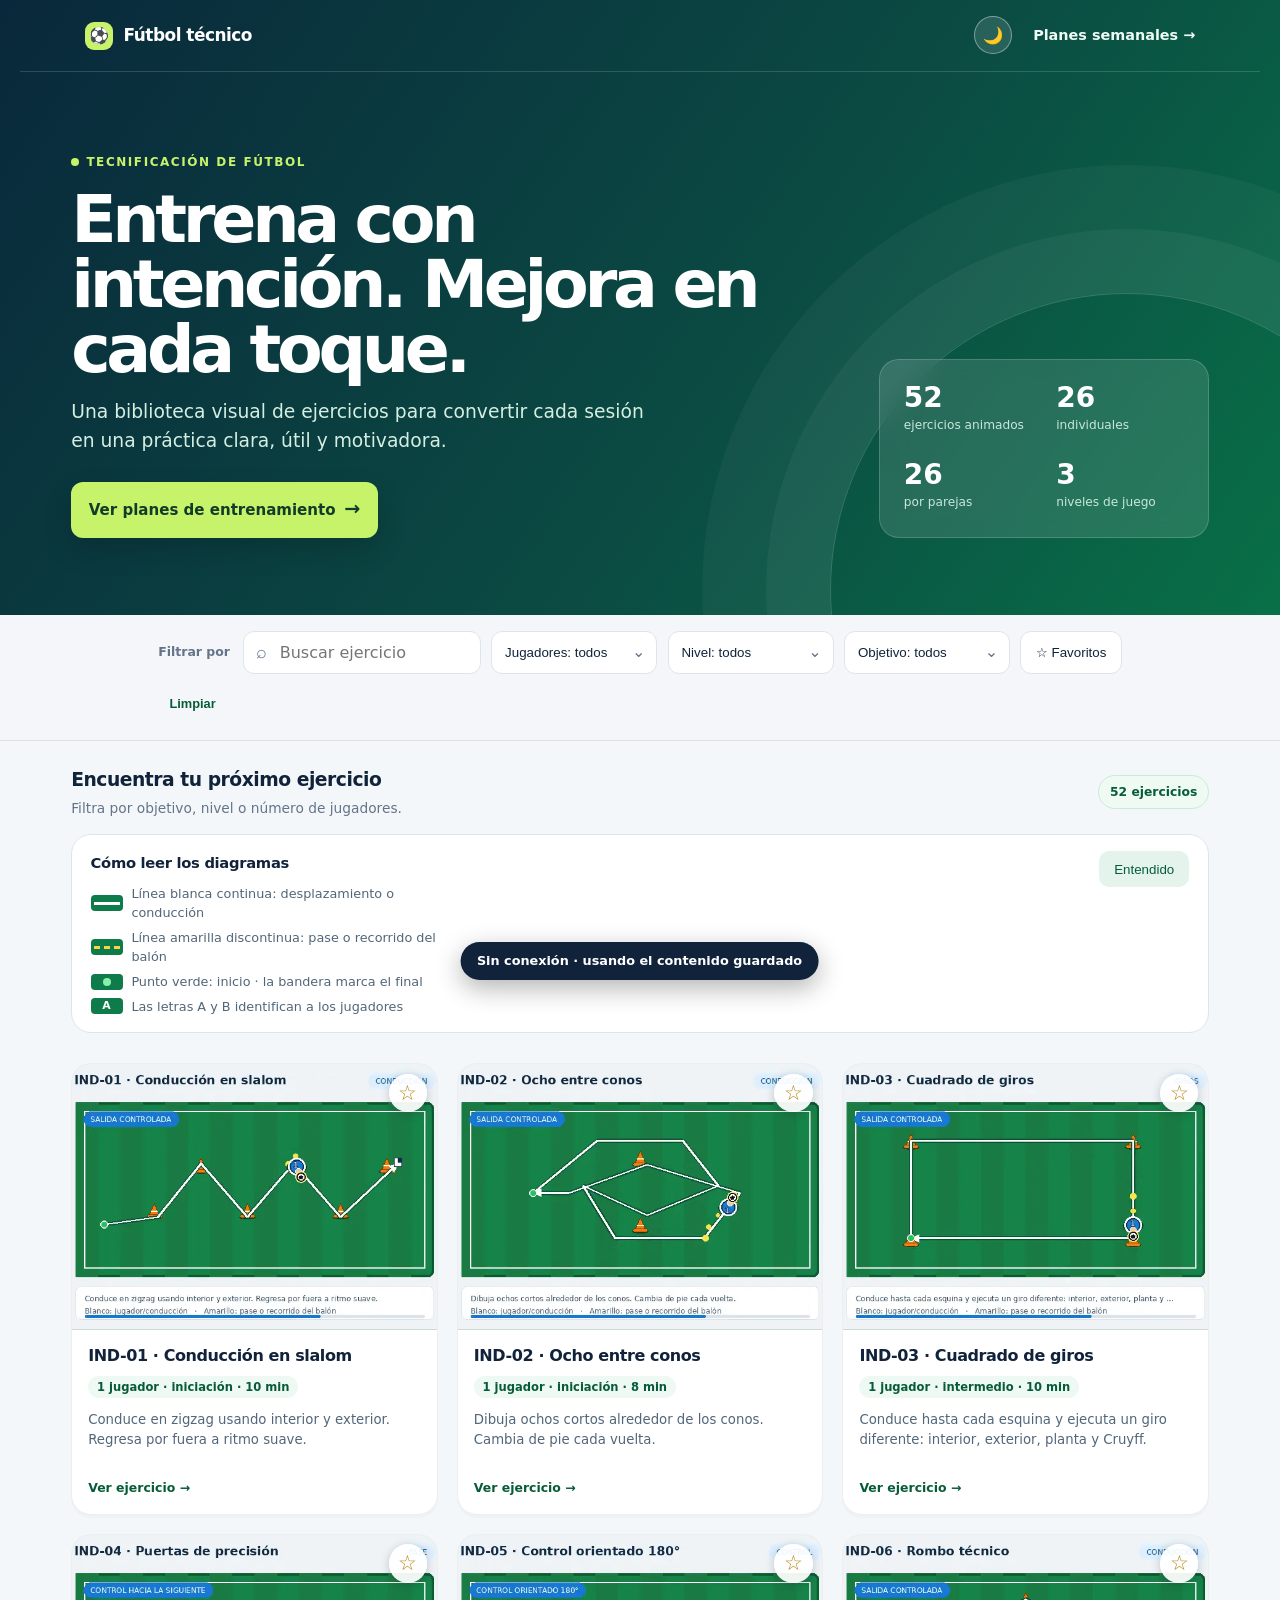
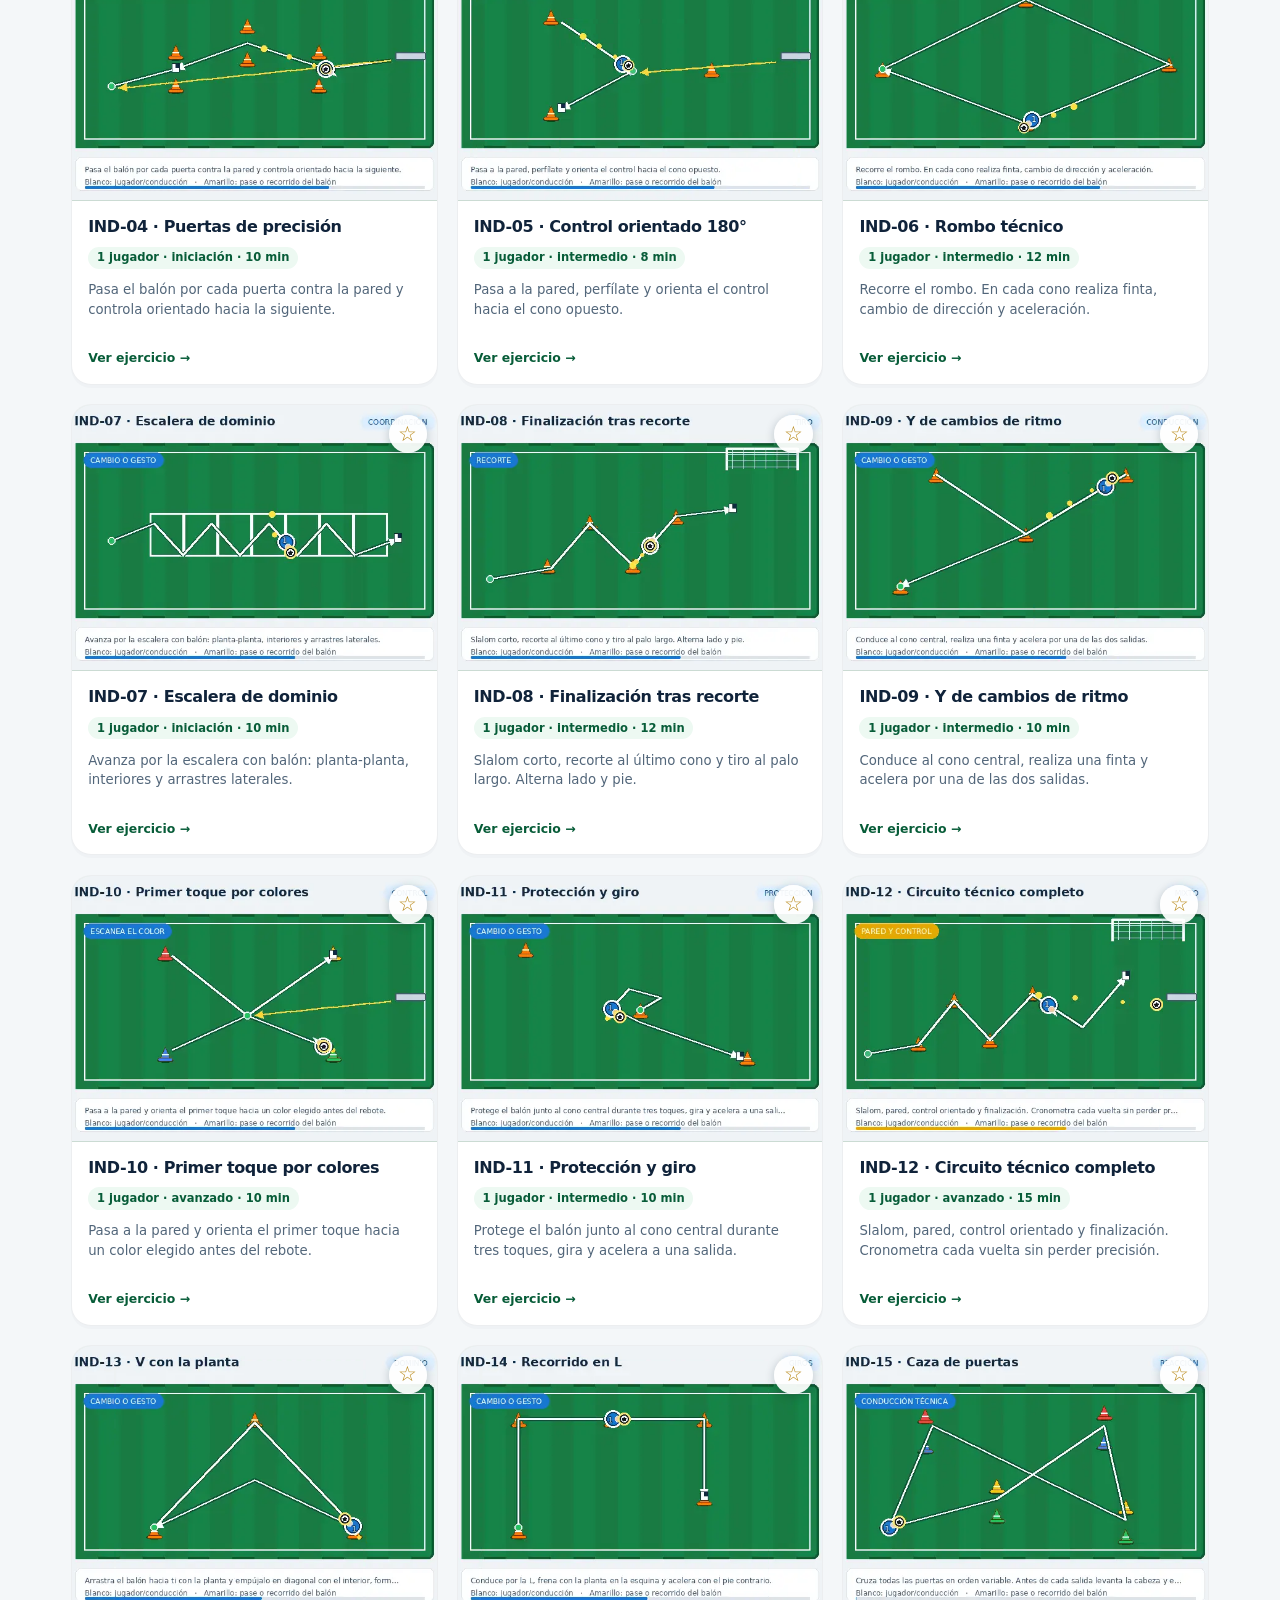
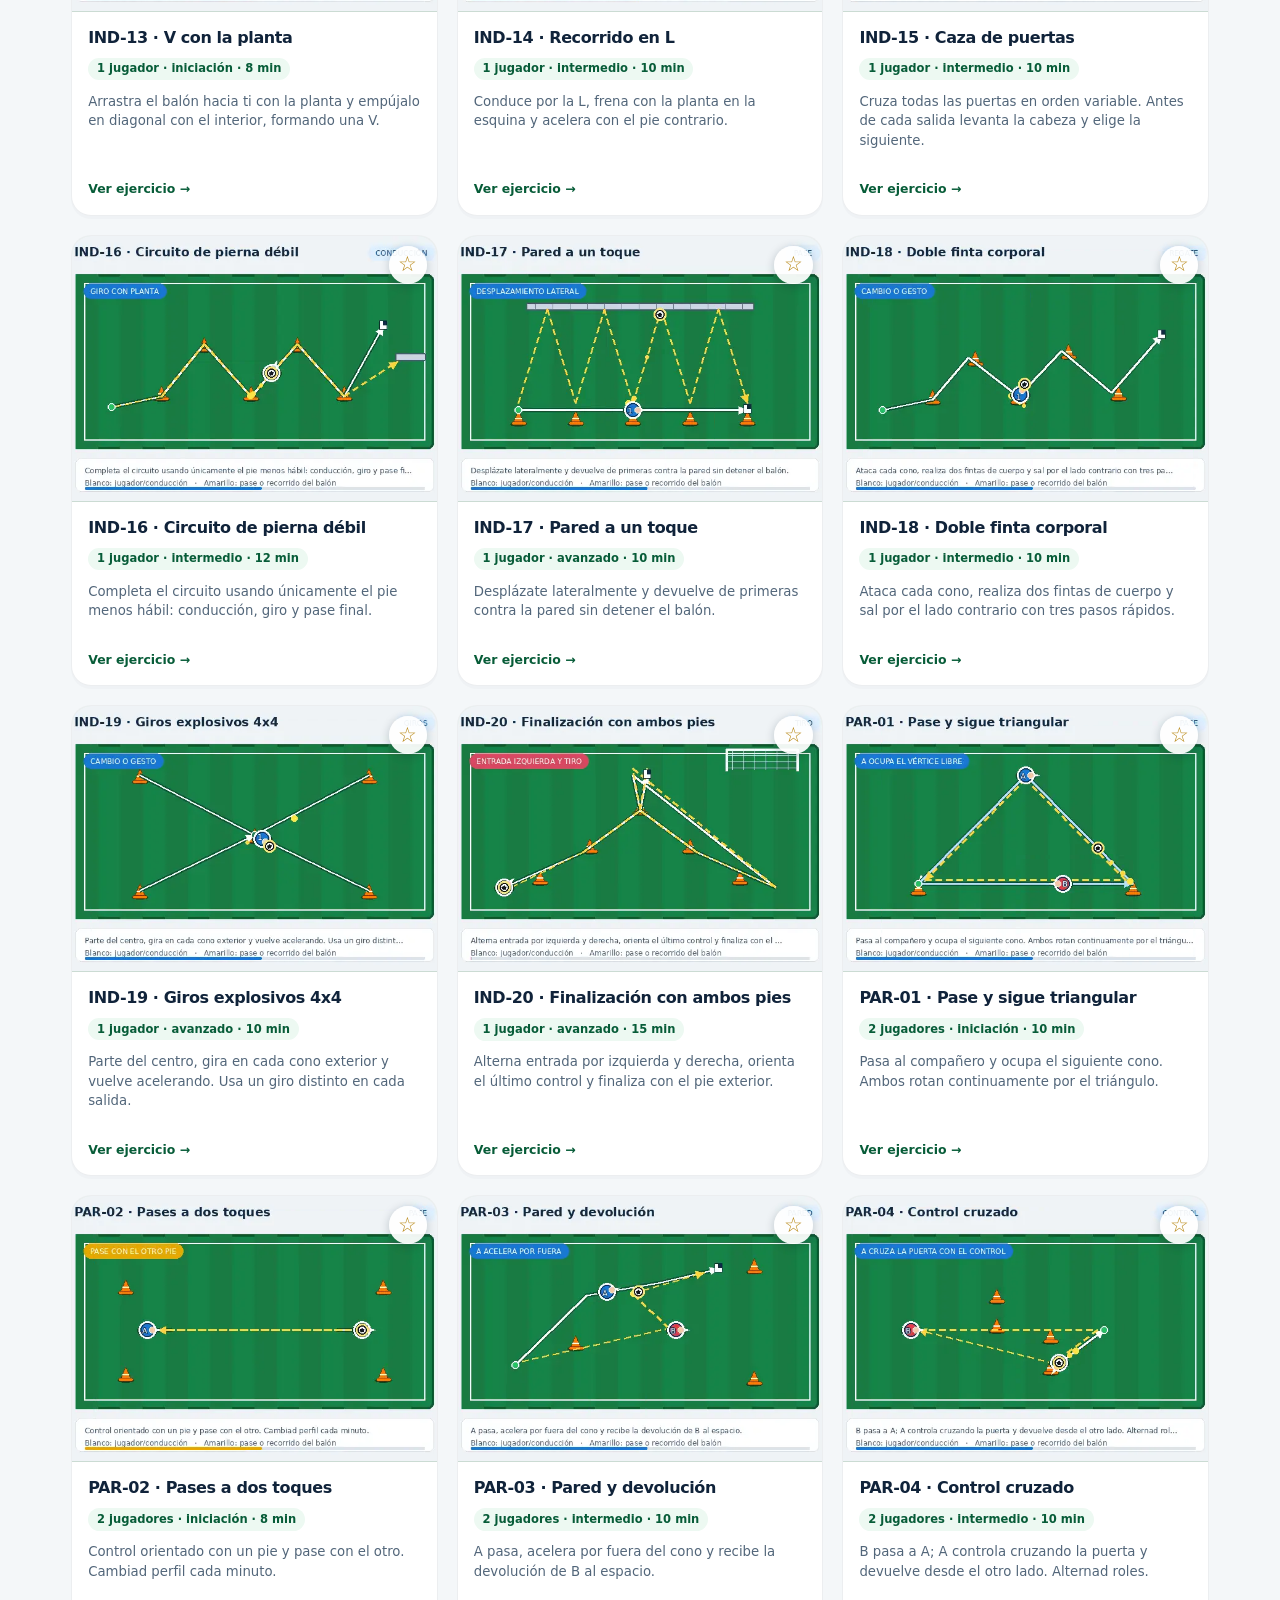
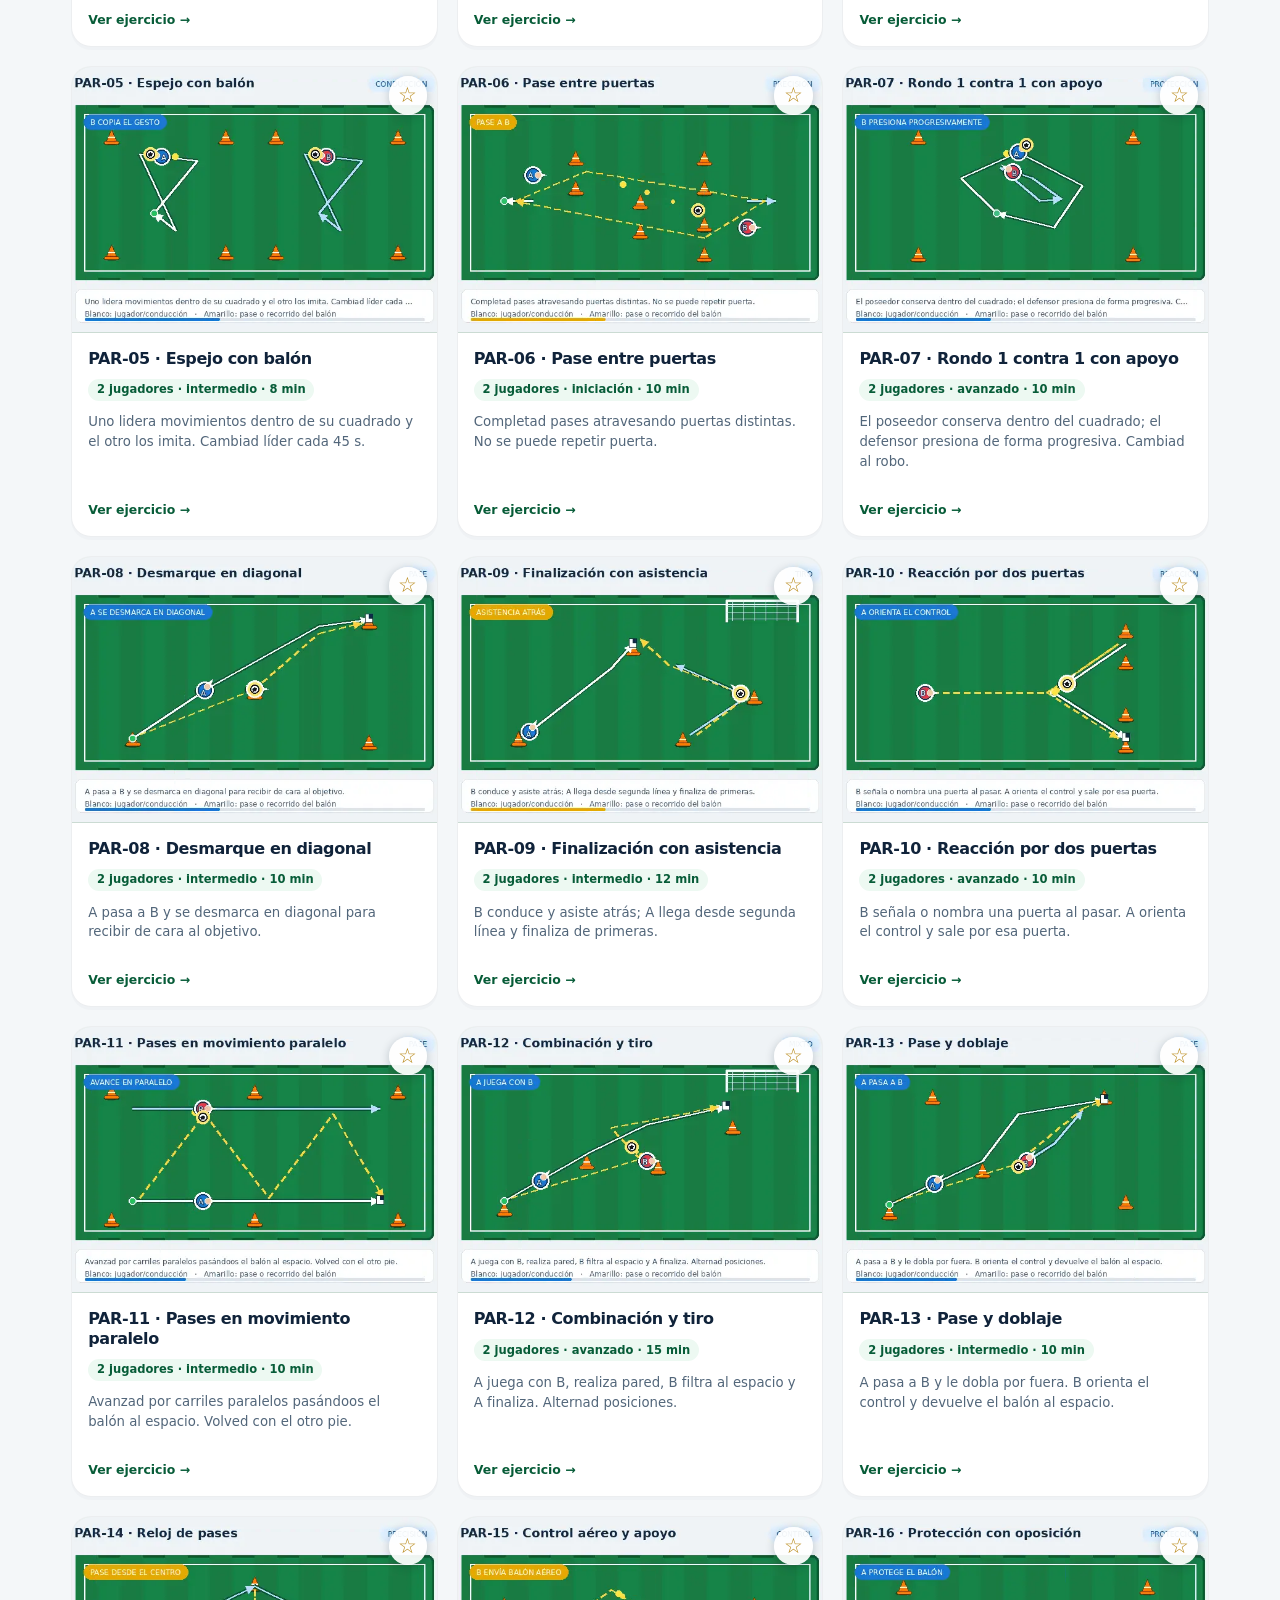
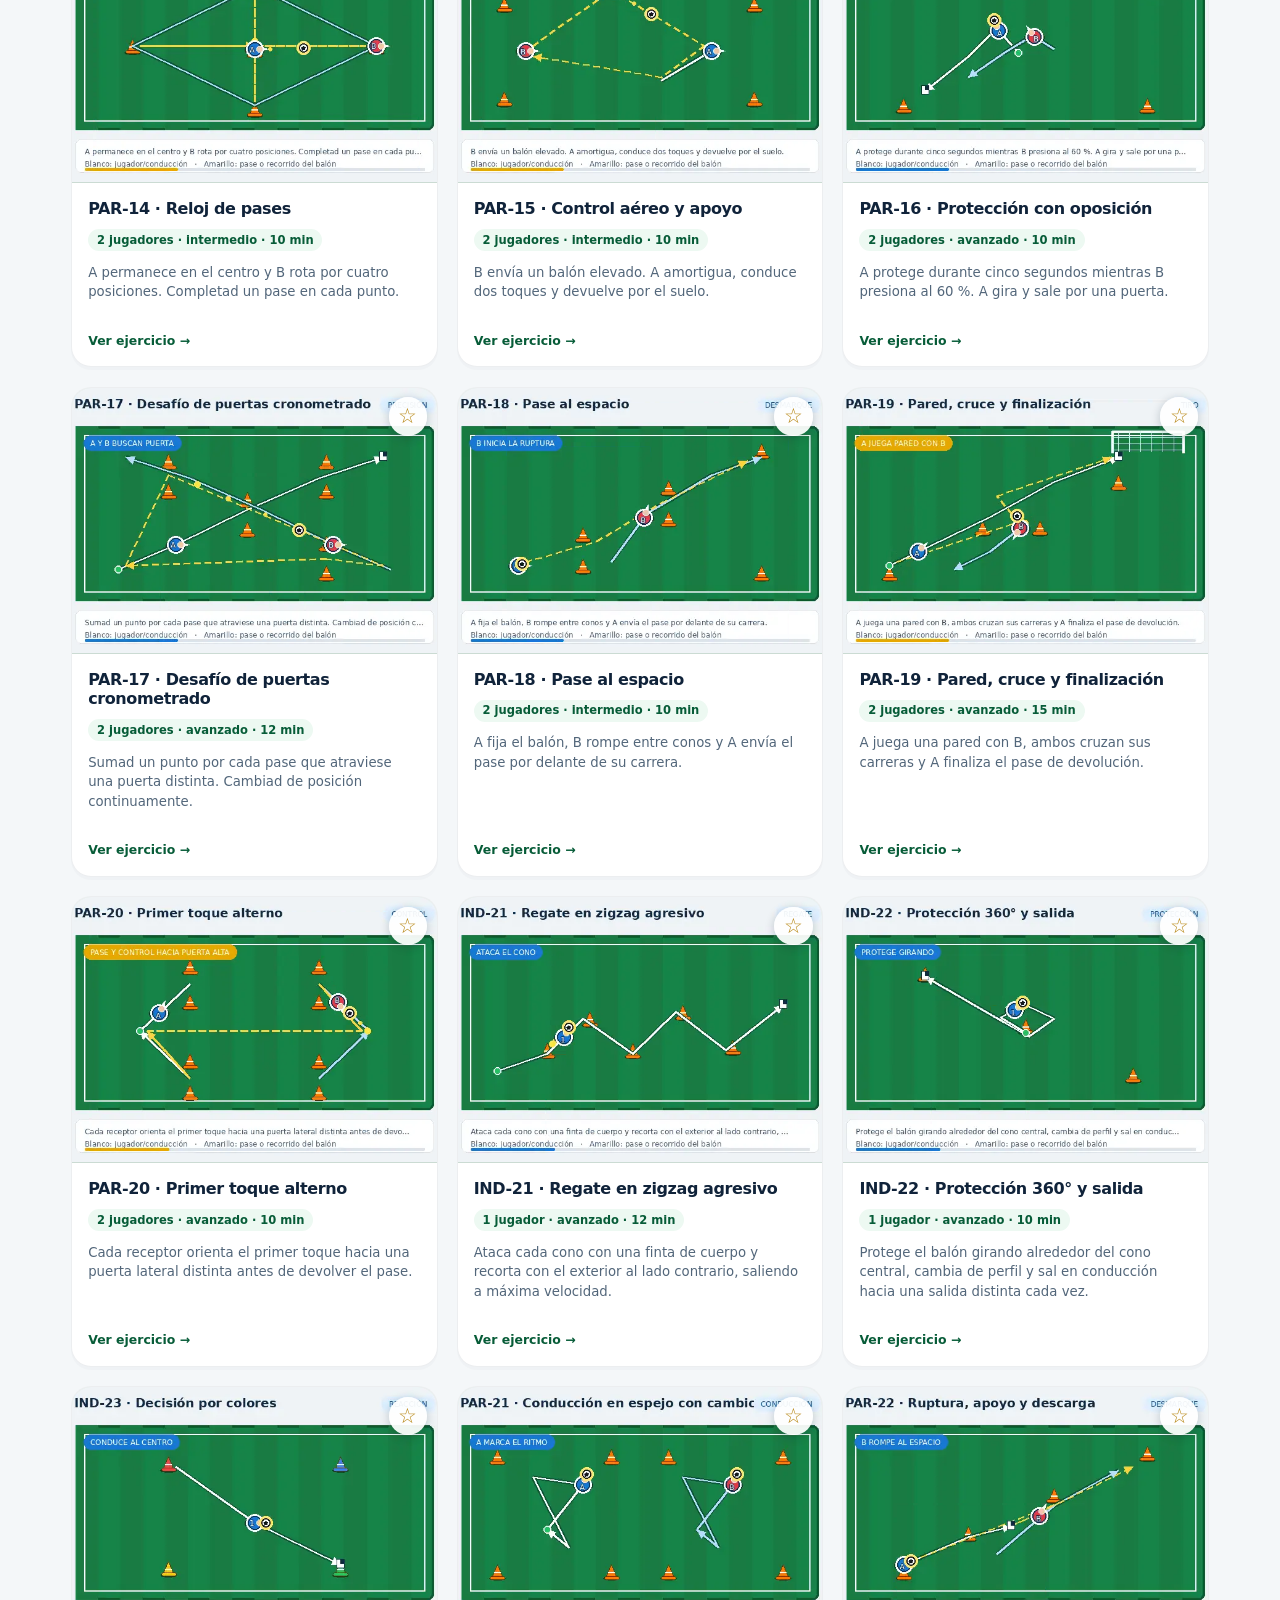
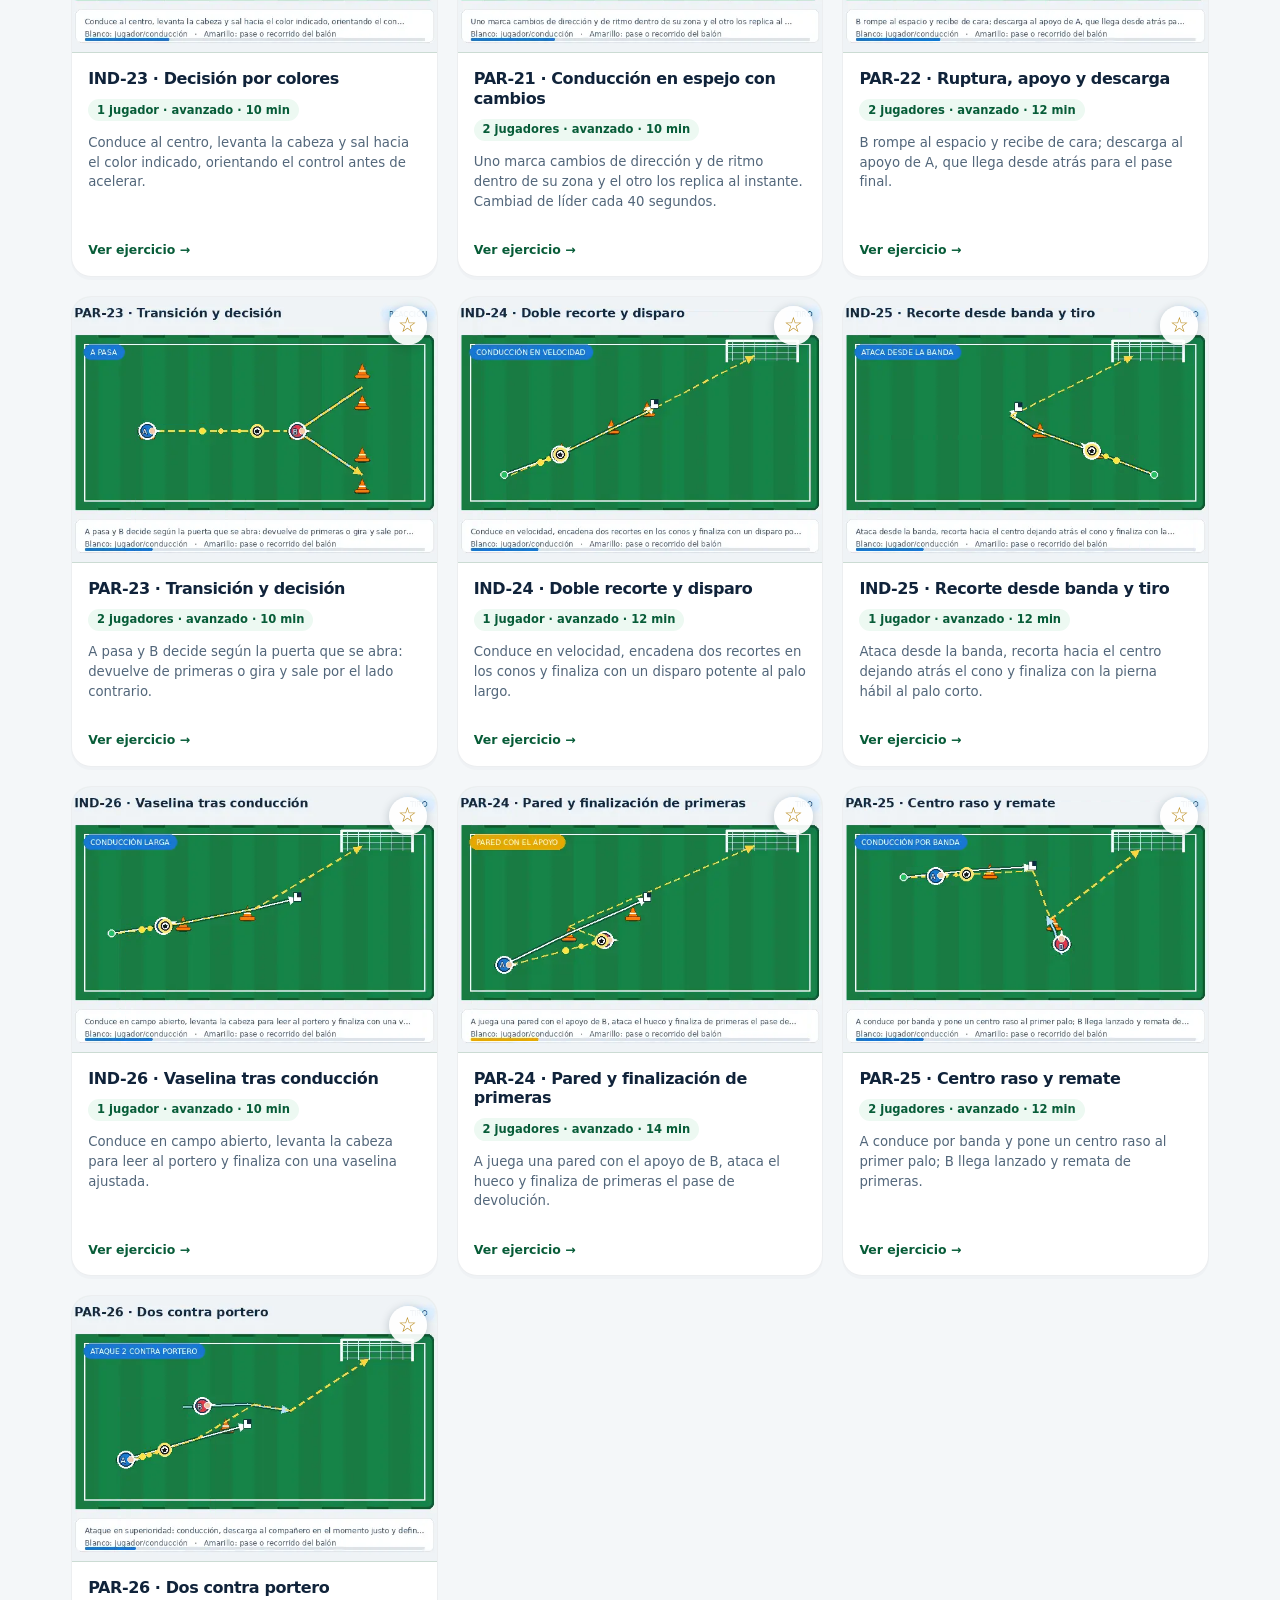
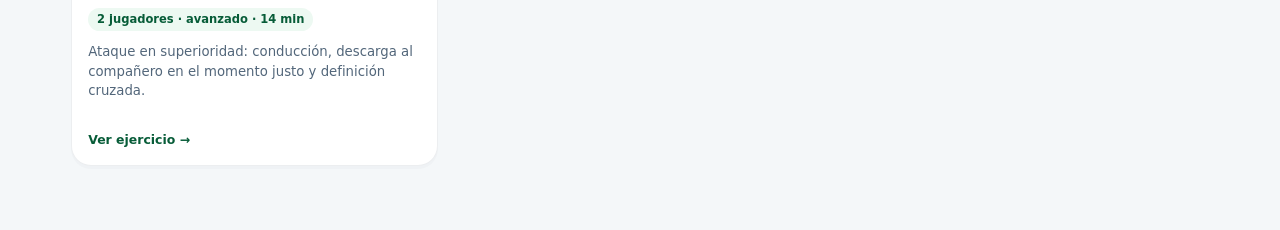
==== commit d31f002d: "Añade 6 ejercicios de finalización avanzados - Nuevos ejercicios de tiro (nivel avanzado) con animac" ====
--- a/index.html
+++ b/index.html
@@ -1 +1 @@
-<!doctype html><html lang="es"><meta charset="utf-8"><meta name="viewport" content="width=device-width,initial-scale=1,viewport-fit=cover"><meta name="description" content="Biblioteca visual de tecnificación de fútbol: 46 ejercicios animados con filtros por objetivo, nivel y número de jugadores."><meta name="theme-color" content="#09283b"><script>try{var _t=JSON.parse(localStorage.getItem('ft:tema'));document.documentElement.dataset.theme=_t||(matchMedia('(prefers-color-scheme:dark)').matches?'dark':'light')}catch(e){}</script><link rel="manifest" href="manifest.webmanifest"><link rel="icon" type="image/png" href="icon-192.png"><link rel="apple-touch-icon" href="apple-touch-icon.png"><title>Tecnificación de fútbol · SVG + GIF</title><style>*{box-sizing:border-box}body{margin:0;font:16px system-ui;background:#eef3f6;color:#102a43}header{background:linear-gradient(135deg,#102a43,#145da0);color:white;padding:30px max(20px,5vw)}h1{margin:0 0 8px}header p{margin:0;color:#dceeff}header a{display:inline-block;margin-top:16px;padding:9px 14px;border-radius:9px;background:white;color:#145da0;text-decoration:none;font-weight:700}.filters{position:sticky;top:0;background:#fffe;padding:14px max(20px,5vw);display:flex;flex-wrap:wrap;gap:10px;box-shadow:0 2px 12px #0002;z-index:2;backdrop-filter:blur(10px)}select{padding:10px;border:1px solid #ccd6df;border-radius:8px;background:white}main{padding:24px max(20px,5vw);display:grid;grid-template-columns:repeat(auto-fit,minmax(320px,1fr));gap:18px}.card{background:white;border-radius:16px;overflow:hidden;box-shadow:0 6px 24px #102a4318;transition:.2s}.card:hover{transform:translateY(-3px);box-shadow:0 10px 30px #102a4328}.card img{width:100%;display:block}.card div{padding:14px}.card span{display:block;color:#486581;margin-top:6px}.card p{font-size:14px;line-height:1.45}.hide{display:none}</style><link rel="stylesheet" href="ui.css"><header><h1>Tecnificación de fútbol</h1><p>46 ejercicios animados: 23 individuales y 23 por parejas</p><a href="planes.html">Ver planes de 3 días por semana</a></header><div class="filters"><select id="p"><option value="">Jugadores: todos</option><option value="1">1 jugador</option><option value="2">2 jugadores</option></select><select id="n"><option value="">Nivel: todos</option><option>iniciación</option><option>intermedio</option><option>avanzado</option></select><select id="o"><option value="">Objetivo: todos</option><option>conducción</option><option>giros</option><option>pase</option><option>control</option><option>coordinación</option><option>tiro</option><option>protección</option><option>mixto</option><option>dominio</option><option>reacción</option><option>regate</option><option>pared</option><option>precisión</option><option>desmarque</option></select></div><main><article class="card" data-p="1" data-o="conducción" data-n="iniciación"><img loading="lazy" src="webp/ind-01-conduccion-en-slalom.webp" alt="Conducción en slalom"><div><b>IND-01 · Conducción en slalom</b><span>1 jugador · iniciación · 10 min</span><p>Conduce en zigzag usando interior y exterior. Regresa por fuera a ritmo suave.</p><p><b>Secuencia:</b> Conducción técnica → Cambio o gesto → Salida controlada</p></div></article><article class="card" data-p="1" data-o="conducción" data-n="iniciación"><img loading="lazy" src="webp/ind-02-ocho-entre-conos.webp" alt="Ocho entre conos"><div><b>IND-02 · Ocho entre conos</b><span>1 jugador · iniciación · 8 min</span><p>Dibuja ochos cortos alrededor de los conos. Cambia de pie cada vuelta.</p><p><b>Secuencia:</b> Conducción técnica → Cambio o gesto → Salida controlada</p></div></article><article class="card" data-p="1" data-o="giros" data-n="intermedio"><img loading="lazy" src="webp/ind-03-cuadrado-de-giros.webp" alt="Cuadrado de giros"><div><b>IND-03 · Cuadrado de giros</b><span>1 jugador · intermedio · 10 min</span><p>Conduce hasta cada esquina y ejecuta un giro diferente: interior, exterior, planta y Cruyff.</p><p><b>Secuencia:</b> Conducción técnica → Cambio o gesto → Salida controlada</p></div></article><article class="card" data-p="1" data-o="pase" data-n="iniciación"><img loading="lazy" src="webp/ind-04-puertas-de-precision.webp" alt="Puertas de precisión"><div><b>IND-04 · Puertas de precisión</b><span>1 jugador · iniciación · 10 min</span><p>Pasa el balón por cada puerta contra la pared y controla orientado hacia la siguiente.</p><p><b>Secuencia:</b> Conduce a la puerta → Pase a la pared → Control hacia la siguiente</p></div></article><article class="card" data-p="1" data-o="control" data-n="intermedio"><img loading="lazy" src="webp/ind-05-control-orientado-180-.webp" alt="Control orientado 180°"><div><b>IND-05 · Control orientado 180°</b><span>1 jugador · intermedio · 8 min</span><p>Pasa a la pared, perfílate y orienta el control hacia el cono opuesto.</p><p><b>Secuencia:</b> Pase a la pared → Perfil corporal → Control orientado 180°</p></div></article><article class="card" data-p="1" data-o="conducción" data-n="intermedio"><img loading="lazy" src="webp/ind-06-rombo-tecnico.webp" alt="Rombo técnico"><div><b>IND-06 · Rombo técnico</b><span>1 jugador · intermedio · 12 min</span><p>Recorre el rombo. En cada cono realiza finta, cambio de dirección y aceleración.</p><p><b>Secuencia:</b> Conducción técnica → Cambio o gesto → Salida controlada</p></div></article><article class="card" data-p="1" data-o="coordinación" data-n="iniciación"><img loading="lazy" src="webp/ind-07-escalera-de-dominio.webp" alt="Escalera de dominio"><div><b>IND-07 · Escalera de dominio</b><span>1 jugador · iniciación · 10 min</span><p>Avanza por la escalera con balón: planta-planta, interiores y arrastres laterales.</p><p><b>Secuencia:</b> Conducción técnica → Cambio o gesto → Salida controlada</p></div></article><article class="card" data-p="1" data-o="tiro" data-n="intermedio"><img loading="lazy" src="webp/ind-08-finalizacion-tras-recorte.webp" alt="Finalización tras recorte"><div><b>IND-08 · Finalización tras recorte</b><span>1 jugador · intermedio · 12 min</span><p>Slalom corto, recorte al último cono y tiro al palo largo. Alterna lado y pie.</p><p><b>Secuencia:</b> Slalom → Recorte → Tiro al palo largo</p></div></article><article class="card" data-p="1" data-o="conducción" data-n="intermedio"><img loading="lazy" src="webp/ind-09-y-de-cambios-de-ritmo.webp" alt="Y de cambios de ritmo"><div><b>IND-09 · Y de cambios de ritmo</b><span>1 jugador · intermedio · 10 min</span><p>Conduce al cono central, realiza una finta y acelera por una de las dos salidas.</p><p><b>Secuencia:</b> Conducción técnica → Cambio o gesto → Salida controlada</p></div></article><article class="card" data-p="1" data-o="control" data-n="avanzado"><img loading="lazy" src="webp/ind-10-primer-toque-por-colores.webp" alt="Primer toque por colores"><div><b>IND-10 · Primer toque por colores</b><span>1 jugador · avanzado · 10 min</span><p>Pasa a la pared y orienta el primer toque hacia un color elegido antes del rebote.</p><p><b>Secuencia:</b> Pase a la pared → Escanea el color → Primer toque hacia la puerta</p></div></article><article class="card" data-p="1" data-o="protección" data-n="intermedio"><img loading="lazy" src="webp/ind-11-proteccion-y-giro.webp" alt="Protección y giro"><div><b>IND-11 · Protección y giro</b><span>1 jugador · intermedio · 10 min</span><p>Protege el balón junto al cono central durante tres toques, gira y acelera a una salida.</p><p><b>Secuencia:</b> Conducción técnica → Cambio o gesto → Salida controlada</p></div></article><article class="card" data-p="1" data-o="mixto" data-n="avanzado"><img loading="lazy" src="webp/ind-12-circuito-tecnico-completo.webp" alt="Circuito técnico completo"><div><b>IND-12 · Circuito técnico completo</b><span>1 jugador · avanzado · 15 min</span><p>Slalom, pared, control orientado y finalización. Cronometra cada vuelta sin perder precisión.</p><p><b>Secuencia:</b> Slalom → Pared y control → Finalización</p></div></article><article class="card" data-p="1" data-o="dominio" data-n="iniciación"><img loading="lazy" src="webp/ind-13-v-con-la-planta.webp" alt="V con la planta"><div><b>IND-13 · V con la planta</b><span>1 jugador · iniciación · 8 min</span><p>Arrastra el balón hacia ti con la planta y empújalo en diagonal con el interior, formando una V.</p><p><b>Secuencia:</b> Conducción técnica → Cambio o gesto → Salida controlada</p></div></article><article class="card" data-p="1" data-o="giros" data-n="intermedio"><img loading="lazy" src="webp/ind-14-recorrido-en-l.webp" alt="Recorrido en L"><div><b>IND-14 · Recorrido en L</b><span>1 jugador · intermedio · 10 min</span><p>Conduce por la L, frena con la planta en la esquina y acelera con el pie contrario.</p><p><b>Secuencia:</b> Conducción técnica → Cambio o gesto → Salida controlada</p></div></article><article class="card" data-p="1" data-o="reacción" data-n="intermedio"><img loading="lazy" src="webp/ind-15-caza-de-puertas.webp" alt="Caza de puertas"><div><b>IND-15 · Caza de puertas</b><span>1 jugador · intermedio · 10 min</span><p>Cruza todas las puertas en orden variable. Antes de cada salida levanta la cabeza y elige la siguiente.</p><p><b>Secuencia:</b> Conducción técnica → Cambio o gesto → Salida controlada</p></div></article><article class="card" data-p="1" data-o="conducción" data-n="intermedio"><img loading="lazy" src="webp/ind-16-circuito-de-pierna-debil.webp" alt="Circuito de pierna débil"><div><b>IND-16 · Circuito de pierna débil</b><span>1 jugador · intermedio · 12 min</span><p>Completa el circuito usando únicamente el pie menos hábil: conducción, giro y pase final.</p><p><b>Secuencia:</b> Solo pie débil → Giro con planta → Pase final</p></div></article><article class="card" data-p="1" data-o="pase" data-n="avanzado"><img loading="lazy" src="webp/ind-17-pared-a-un-toque.webp" alt="Pared a un toque"><div><b>IND-17 · Pared a un toque</b><span>1 jugador · avanzado · 10 min</span><p>Desplázate lateralmente y devuelve de primeras contra la pared sin detener el balón.</p><p><b>Secuencia:</b> Pase de primeras → Desplazamiento lateral → Repite sin detener el balón</p></div></article><article class="card" data-p="1" data-o="regate" data-n="intermedio"><img loading="lazy" src="webp/ind-18-doble-finta-corporal.webp" alt="Doble finta corporal"><div><b>IND-18 · Doble finta corporal</b><span>1 jugador · intermedio · 10 min</span><p>Ataca cada cono, realiza dos fintas de cuerpo y sal por el lado contrario con tres pasos rápidos.</p><p><b>Secuencia:</b> Conducción técnica → Cambio o gesto → Salida controlada</p></div></article><article class="card" data-p="1" data-o="giros" data-n="avanzado"><img loading="lazy" src="webp/ind-19-giros-explosivos-4x4.webp" alt="Giros explosivos 4x4"><div><b>IND-19 · Giros explosivos 4x4</b><span>1 jugador · avanzado · 10 min</span><p>Parte del centro, gira en cada cono exterior y vuelve acelerando. Usa un giro distinto en cada salida.</p><p><b>Secuencia:</b> Conducción técnica → Cambio o gesto → Salida controlada</p></div></article><article class="card" data-p="1" data-o="tiro" data-n="avanzado"><img loading="lazy" src="webp/ind-20-finalizacion-con-ambos-pies.webp" alt="Finalización con ambos pies"><div><b>IND-20 · Finalización con ambos pies</b><span>1 jugador · avanzado · 15 min</span><p>Alterna entrada por izquierda y derecha, orienta el último control y finaliza con el pie exterior.</p><p><b>Secuencia:</b> Entrada izquierda y tiro → Cambio de lado → Entrada derecha y tiro</p></div></article><article class="card" data-p="2" data-o="pase" data-n="iniciación"><img loading="lazy" src="webp/par-01-pase-y-sigue-triangular.webp" alt="Pase y sigue triangular"><div><b>PAR-01 · Pase y sigue triangular</b><span>2 jugadores · iniciación · 10 min</span><p>Pasa al compañero y ocupa el siguiente cono. Ambos rotan continuamente por el triángulo.</p><p><b>Secuencia:</b> A pasa a B → A ocupa el vértice libre → B pasa a A</p></div></article><article class="card" data-p="2" data-o="pase" data-n="iniciación"><img loading="lazy" src="webp/par-02-pases-a-dos-toques.webp" alt="Pases a dos toques"><div><b>PAR-02 · Pases a dos toques</b><span>2 jugadores · iniciación · 8 min</span><p>Control orientado con un pie y pase con el otro. Cambiad perfil cada minuto.</p><p><b>Secuencia:</b> Control orientado → Pase con el otro pie → Cambio de receptor</p></div></article><article class="card" data-p="2" data-o="pared" data-n="intermedio"><img loading="lazy" src="webp/par-03-pared-y-devolucion.webp" alt="Pared y devolución"><div><b>PAR-03 · Pared y devolución</b><span>2 jugadores · intermedio · 10 min</span><p>A pasa, acelera por fuera del cono y recibe la devolución de B al espacio.</p><p><b>Secuencia:</b> A pasa a B → A acelera por fuera → B devuelve al espacio</p></div></article><article class="card" data-p="2" data-o="control" data-n="intermedio"><img loading="lazy" src="webp/par-04-control-cruzado.webp" alt="Control cruzado"><div><b>PAR-04 · Control cruzado</b><span>2 jugadores · intermedio · 10 min</span><p>B pasa a A; A controla cruzando la puerta y devuelve desde el otro lado. Alternad roles.</p><p><b>Secuencia:</b> B pasa a A → A cruza la puerta con el control → A devuelve a B</p></div></article><article class="card" data-p="2" data-o="conducción" data-n="intermedio"><img loading="lazy" src="webp/par-05-espejo-con-balon.webp" alt="Espejo con balón"><div><b>PAR-05 · Espejo con balón</b><span>2 jugadores · intermedio · 8 min</span><p>Uno lidera movimientos dentro de su cuadrado y el otro los imita. Cambiad líder cada 45 s.</p><p><b>Secuencia:</b> A lidera → B copia el gesto → Cambio de dirección sincronizado</p></div></article><article class="card" data-p="2" data-o="precisión" data-n="iniciación"><img loading="lazy" src="webp/par-06-pase-entre-puertas.webp" alt="Pase entre puertas"><div><b>PAR-06 · Pase entre puertas</b><span>2 jugadores · iniciación · 10 min</span><p>Completad pases atravesando puertas distintas. No se puede repetir puerta.</p><p><b>Secuencia:</b> A elige una puerta → Pase a B → B cambia de puerta y devuelve</p></div></article><article class="card" data-p="2" data-o="protección" data-n="avanzado"><img loading="lazy" src="webp/par-07-rondo-1-contra-1-con-apoyo.webp" alt="Rondo 1 contra 1 con apoyo"><div><b>PAR-07 · Rondo 1 contra 1 con apoyo</b><span>2 jugadores · avanzado · 10 min</span><p>El poseedor conserva dentro del cuadrado; el defensor presiona de forma progresiva. Cambiad al robo.</p><p><b>Secuencia:</b> A protege y cambia de dirección → B presiona progresivamente → Cambio de rol al robo</p></div></article><article class="card" data-p="2" data-o="pase" data-n="intermedio"><img loading="lazy" src="webp/par-08-desmarque-en-diagonal.webp" alt="Desmarque en diagonal"><div><b>PAR-08 · Desmarque en diagonal</b><span>2 jugadores · intermedio · 10 min</span><p>A pasa a B y se desmarca en diagonal para recibir de cara al objetivo.</p><p><b>Secuencia:</b> A pasa a B → A se desmarca en diagonal → B devuelve al espacio</p></div></article><article class="card" data-p="2" data-o="tiro" data-n="intermedio"><img loading="lazy" src="webp/par-09-finalizacion-con-asistencia.webp" alt="Finalización con asistencia"><div><b>PAR-09 · Finalización con asistencia</b><span>2 jugadores · intermedio · 12 min</span><p>B conduce y asiste atrás; A llega desde segunda línea y finaliza de primeras.</p><p><b>Secuencia:</b> B conduce → Asistencia atrás → A llega y finaliza</p></div></article><article class="card" data-p="2" data-o="reacción" data-n="avanzado"><img loading="lazy" src="webp/par-10-reaccion-por-dos-puertas.webp" alt="Reacción por dos puertas"><div><b>PAR-10 · Reacción por dos puertas</b><span>2 jugadores · avanzado · 10 min</span><p>B señala o nombra una puerta al pasar. A orienta el control y sale por esa puerta.</p><p><b>Secuencia:</b> B indica puerta y pasa → A orienta el control → A sale por la puerta</p></div></article><article class="card" data-p="2" data-o="pase" data-n="intermedio"><img loading="lazy" src="webp/par-11-pases-en-movimiento-paralelo.webp" alt="Pases en movimiento paralelo"><div><b>PAR-11 · Pases en movimiento paralelo</b><span>2 jugadores · intermedio · 10 min</span><p>Avanzad por carriles paralelos pasándoos el balón al espacio. Volved con el otro pie.</p><p><b>Secuencia:</b> Avance en paralelo → Pase al espacio → Receptor acompaña la carrera</p></div></article><article class="card" data-p="2" data-o="mixto" data-n="avanzado"><img loading="lazy" src="webp/par-12-combinacion-y-tiro.webp" alt="Combinación y tiro"><div><b>PAR-12 · Combinación y tiro</b><span>2 jugadores · avanzado · 15 min</span><p>A juega con B, realiza pared, B filtra al espacio y A finaliza. Alternad posiciones.</p><p><b>Secuencia:</b> A juega con B → Pared y desmarque → A controla y finaliza</p></div></article><article class="card" data-p="2" data-o="pase" data-n="intermedio"><img loading="lazy" src="webp/par-13-pase-y-doblaje.webp" alt="Pase y doblaje"><div><b>PAR-13 · Pase y doblaje</b><span>2 jugadores · intermedio · 10 min</span><p>A pasa a B y le dobla por fuera. B orienta el control y devuelve el balón al espacio.</p><p><b>Secuencia:</b> A pasa a B → A dobla por fuera → B devuelve al espacio</p></div></article><article class="card" data-p="2" data-o="precisión" data-n="intermedio"><img loading="lazy" src="webp/par-14-reloj-de-pases.webp" alt="Reloj de pases"><div><b>PAR-14 · Reloj de pases</b><span>2 jugadores · intermedio · 10 min</span><p>A permanece en el centro y B rota por cuatro posiciones. Completad un pase en cada punto.</p><p><b>Secuencia:</b> Pase desde el centro → B cambia de posición → Devolución y siguiente punto</p></div></article><article class="card" data-p="2" data-o="control" data-n="intermedio"><img loading="lazy" src="webp/par-15-control-aereo-y-apoyo.webp" alt="Control aéreo y apoyo"><div><b>PAR-15 · Control aéreo y apoyo</b><span>2 jugadores · intermedio · 10 min</span><p>B envía un balón elevado. A amortigua, conduce dos toques y devuelve por el suelo.</p><p><b>Secuencia:</b> B envía balón aéreo → A amortigua y conduce → Devolución por el suelo</p></div></article><article class="card" data-p="2" data-o="protección" data-n="avanzado"><img loading="lazy" src="webp/par-16-proteccion-con-oposicion.webp" alt="Protección con oposición"><div><b>PAR-16 · Protección con oposición</b><span>2 jugadores · avanzado · 10 min</span><p>A protege durante cinco segundos mientras B presiona al 60 %. A gira y sale por una puerta.</p><p><b>Secuencia:</b> A protege el balón → B presiona sin robar → A gira y sale por la puerta</p></div></article><article class="card" data-p="2" data-o="precisión" data-n="avanzado"><img loading="lazy" src="webp/par-17-desafio-de-puertas-cronometrado.webp" alt="Desafío de puertas cronometrado"><div><b>PAR-17 · Desafío de puertas cronometrado</b><span>2 jugadores · avanzado · 12 min</span><p>Sumad un punto por cada pase que atraviese una puerta distinta. Cambiad de posición continuamente.</p><p><b>Secuencia:</b> A y B buscan puerta → Pase válido suma punto → Reposición para otra puerta</p></div></article><article class="card" data-p="2" data-o="desmarque" data-n="intermedio"><img loading="lazy" src="webp/par-18-pase-al-espacio.webp" alt="Pase al espacio"><div><b>PAR-18 · Pase al espacio</b><span>2 jugadores · intermedio · 10 min</span><p>A fija el balón, B rompe entre conos y A envía el pase por delante de su carrera.</p><p><b>Secuencia:</b> B inicia la ruptura → A espera y temporiza → Pase por delante de B</p></div></article><article class="card" data-p="2" data-o="tiro" data-n="avanzado"><img loading="lazy" src="webp/par-19-pared-cruce-y-finalizacion.webp" alt="Pared, cruce y finalización"><div><b>PAR-19 · Pared, cruce y finalización</b><span>2 jugadores · avanzado · 15 min</span><p>A juega una pared con B, ambos cruzan sus carreras y A finaliza el pase de devolución.</p><p><b>Secuencia:</b> A juega pared con B → Carreras cruzadas → Devolución y tiro</p></div></article><article class="card" data-p="2" data-o="control" data-n="avanzado"><img loading="lazy" src="webp/par-20-primer-toque-alterno.webp" alt="Primer toque alterno"><div><b>PAR-20 · Primer toque alterno</b><span>2 jugadores · avanzado · 10 min</span><p>Cada receptor orienta el primer toque hacia una puerta lateral distinta antes de devolver el pase.</p><p><b>Secuencia:</b> Pase y control hacia puerta alta → Devolución → Control alterno hacia puerta baja</p></div></article><article class="card" data-p="1" data-o="regate" data-n="avanzado"><img loading="lazy" src="webp/ind-21-regate-en-zigzag-agresivo.webp" alt="Regate en zigzag agresivo"><div><b>IND-21 · Regate en zigzag agresivo</b><span>1 jugador · avanzado · 12 min</span><p>Ataca cada cono con una finta de cuerpo y recorta con el exterior al lado contrario, saliendo a máxima velocidad.</p><p><b>Secuencia:</b> Ataca el cono → Finta y recorte → Salida en velocidad</p></div></article><article class="card" data-p="1" data-o="protección" data-n="avanzado"><img loading="lazy" src="webp/ind-22-proteccion-360-y-salida.webp" alt="Protección 360° y salida"><div><b>IND-22 · Protección 360° y salida</b><span>1 jugador · avanzado · 10 min</span><p>Protege el balón girando alrededor del cono central, cambia de perfil y sal en conducción hacia una salida distinta cada vez.</p><p><b>Secuencia:</b> Protege girando → Cambia de perfil → Sal en conducción</p></div></article><article class="card" data-p="1" data-o="reacción" data-n="avanzado"><img loading="lazy" src="webp/ind-23-decision-por-colores.webp" alt="Decisión por colores"><div><b>IND-23 · Decisión por colores</b><span>1 jugador · avanzado · 10 min</span><p>Conduce al centro, levanta la cabeza y sal hacia el color indicado, orientando el control antes de acelerar.</p><p><b>Secuencia:</b> Conduce al centro → Lee el color → Sal orientado</p></div></article><article class="card" data-p="2" data-o="conducción" data-n="avanzado"><img loading="lazy" src="webp/par-21-conduccion-en-espejo-con-cambios.webp" alt="Conducción en espejo con cambios"><div><b>PAR-21 · Conducción en espejo con cambios</b><span>2 jugadores · avanzado · 10 min</span><p>Uno marca cambios de dirección y de ritmo dentro de su zona y el otro los replica al instante. Cambiad de líder cada 40 segundos.</p><p><b>Secuencia:</b> A marca el ritmo → B replica el gesto → Cambio sincronizado</p></div></article><article class="card" data-p="2" data-o="desmarque" data-n="avanzado"><img loading="lazy" src="webp/par-22-ruptura-apoyo-y-descarga.webp" alt="Ruptura, apoyo y descarga"><div><b>PAR-22 · Ruptura, apoyo y descarga</b><span>2 jugadores · avanzado · 12 min</span><p>B rompe al espacio y recibe de cara; descarga al apoyo de A, que llega desde atrás para el pase final.</p><p><b>Secuencia:</b> B rompe al espacio → Recibe de cara → Descarga y pase final</p></div></article><article class="card" data-p="2" data-o="reacción" data-n="avanzado"><img loading="lazy" src="webp/par-23-transicion-y-decision.webp" alt="Transición y decisión"><div><b>PAR-23 · Transición y decisión</b><span>2 jugadores · avanzado · 10 min</span><p>A pasa y B decide según la puerta que se abra: devuelve de primeras o gira y sale por el lado contrario.</p><p><b>Secuencia:</b> A pasa → B lee la puerta → Devuelve o gira y sale</p></div></article></main><script>const q=s=>document.querySelector(s),f=()=>document.querySelectorAll('.card').forEach(c=>c.classList.toggle('hide',(q('#p').value&&c.dataset.p!=q('#p').value)||(q('#n').value&&c.dataset.n!=q('#n').value)||(q('#o').value&&c.dataset.o!=q('#o').value)));document.querySelectorAll('select').forEach(x=>x.onchange=f)</script><script src="data.js"></script><script defer src="ui.js"></script></html>+<!doctype html><html lang="es"><meta charset="utf-8"><meta name="viewport" content="width=device-width,initial-scale=1,viewport-fit=cover"><meta name="description" content="Biblioteca visual de tecnificación de fútbol: 52 ejercicios animados con filtros por objetivo, nivel y número de jugadores."><meta name="theme-color" content="#09283b"><script>try{var _t=JSON.parse(localStorage.getItem('ft:tema'));document.documentElement.dataset.theme=_t||(matchMedia('(prefers-color-scheme:dark)').matches?'dark':'light')}catch(e){}</script><link rel="manifest" href="manifest.webmanifest"><link rel="icon" type="image/png" href="icon-192.png"><link rel="apple-touch-icon" href="apple-touch-icon.png"><title>Tecnificación de fútbol · SVG + GIF</title><style>*{box-sizing:border-box}body{margin:0;font:16px system-ui;background:#eef3f6;color:#102a43}header{background:linear-gradient(135deg,#102a43,#145da0);color:white;padding:30px max(20px,5vw)}h1{margin:0 0 8px}header p{margin:0;color:#dceeff}header a{display:inline-block;margin-top:16px;padding:9px 14px;border-radius:9px;background:white;color:#145da0;text-decoration:none;font-weight:700}.filters{position:sticky;top:0;background:#fffe;padding:14px max(20px,5vw);display:flex;flex-wrap:wrap;gap:10px;box-shadow:0 2px 12px #0002;z-index:2;backdrop-filter:blur(10px)}select{padding:10px;border:1px solid #ccd6df;border-radius:8px;background:white}main{padding:24px max(20px,5vw);display:grid;grid-template-columns:repeat(auto-fit,minmax(320px,1fr));gap:18px}.card{background:white;border-radius:16px;overflow:hidden;box-shadow:0 6px 24px #102a4318;transition:.2s}.card:hover{transform:translateY(-3px);box-shadow:0 10px 30px #102a4328}.card img{width:100%;display:block}.card div{padding:14px}.card span{display:block;color:#486581;margin-top:6px}.card p{font-size:14px;line-height:1.45}.hide{display:none}</style><link rel="stylesheet" href="ui.css"><header><h1>Tecnificación de fútbol</h1><p>52 ejercicios animados: 26 individuales y 26 por parejas</p><a href="planes.html">Ver planes de 3 días por semana</a></header><div class="filters"><select id="p"><option value="">Jugadores: todos</option><option value="1">1 jugador</option><option value="2">2 jugadores</option></select><select id="n"><option value="">Nivel: todos</option><option>iniciación</option><option>intermedio</option><option>avanzado</option></select><select id="o"><option value="">Objetivo: todos</option><option>conducción</option><option>giros</option><option>pase</option><option>control</option><option>coordinación</option><option>tiro</option><option>protección</option><option>mixto</option><option>dominio</option><option>reacción</option><option>regate</option><option>pared</option><option>precisión</option><option>desmarque</option></select></div><main><article class="card" data-p="1" data-o="conducción" data-n="iniciación"><img loading="lazy" src="webp/ind-01-conduccion-en-slalom.webp" alt="Conducción en slalom"><div><b>IND-01 · Conducción en slalom</b><span>1 jugador · iniciación · 10 min</span><p>Conduce en zigzag usando interior y exterior. Regresa por fuera a ritmo suave.</p><p><b>Secuencia:</b> Conducción técnica → Cambio o gesto → Salida controlada</p></div></article><article class="card" data-p="1" data-o="conducción" data-n="iniciación"><img loading="lazy" src="webp/ind-02-ocho-entre-conos.webp" alt="Ocho entre conos"><div><b>IND-02 · Ocho entre conos</b><span>1 jugador · iniciación · 8 min</span><p>Dibuja ochos cortos alrededor de los conos. Cambia de pie cada vuelta.</p><p><b>Secuencia:</b> Conducción técnica → Cambio o gesto → Salida controlada</p></div></article><article class="card" data-p="1" data-o="giros" data-n="intermedio"><img loading="lazy" src="webp/ind-03-cuadrado-de-giros.webp" alt="Cuadrado de giros"><div><b>IND-03 · Cuadrado de giros</b><span>1 jugador · intermedio · 10 min</span><p>Conduce hasta cada esquina y ejecuta un giro diferente: interior, exterior, planta y Cruyff.</p><p><b>Secuencia:</b> Conducción técnica → Cambio o gesto → Salida controlada</p></div></article><article class="card" data-p="1" data-o="pase" data-n="iniciación"><img loading="lazy" src="webp/ind-04-puertas-de-precision.webp" alt="Puertas de precisión"><div><b>IND-04 · Puertas de precisión</b><span>1 jugador · iniciación · 10 min</span><p>Pasa el balón por cada puerta contra la pared y controla orientado hacia la siguiente.</p><p><b>Secuencia:</b> Conduce a la puerta → Pase a la pared → Control hacia la siguiente</p></div></article><article class="card" data-p="1" data-o="control" data-n="intermedio"><img loading="lazy" src="webp/ind-05-control-orientado-180-.webp" alt="Control orientado 180°"><div><b>IND-05 · Control orientado 180°</b><span>1 jugador · intermedio · 8 min</span><p>Pasa a la pared, perfílate y orienta el control hacia el cono opuesto.</p><p><b>Secuencia:</b> Pase a la pared → Perfil corporal → Control orientado 180°</p></div></article><article class="card" data-p="1" data-o="conducción" data-n="intermedio"><img loading="lazy" src="webp/ind-06-rombo-tecnico.webp" alt="Rombo técnico"><div><b>IND-06 · Rombo técnico</b><span>1 jugador · intermedio · 12 min</span><p>Recorre el rombo. En cada cono realiza finta, cambio de dirección y aceleración.</p><p><b>Secuencia:</b> Conducción técnica → Cambio o gesto → Salida controlada</p></div></article><article class="card" data-p="1" data-o="coordinación" data-n="iniciación"><img loading="lazy" src="webp/ind-07-escalera-de-dominio.webp" alt="Escalera de dominio"><div><b>IND-07 · Escalera de dominio</b><span>1 jugador · iniciación · 10 min</span><p>Avanza por la escalera con balón: planta-planta, interiores y arrastres laterales.</p><p><b>Secuencia:</b> Conducción técnica → Cambio o gesto → Salida controlada</p></div></article><article class="card" data-p="1" data-o="tiro" data-n="intermedio"><img loading="lazy" src="webp/ind-08-finalizacion-tras-recorte.webp" alt="Finalización tras recorte"><div><b>IND-08 · Finalización tras recorte</b><span>1 jugador · intermedio · 12 min</span><p>Slalom corto, recorte al último cono y tiro al palo largo. Alterna lado y pie.</p><p><b>Secuencia:</b> Slalom → Recorte → Tiro al palo largo</p></div></article><article class="card" data-p="1" data-o="conducción" data-n="intermedio"><img loading="lazy" src="webp/ind-09-y-de-cambios-de-ritmo.webp" alt="Y de cambios de ritmo"><div><b>IND-09 · Y de cambios de ritmo</b><span>1 jugador · intermedio · 10 min</span><p>Conduce al cono central, realiza una finta y acelera por una de las dos salidas.</p><p><b>Secuencia:</b> Conducción técnica → Cambio o gesto → Salida controlada</p></div></article><article class="card" data-p="1" data-o="control" data-n="avanzado"><img loading="lazy" src="webp/ind-10-primer-toque-por-colores.webp" alt="Primer toque por colores"><div><b>IND-10 · Primer toque por colores</b><span>1 jugador · avanzado · 10 min</span><p>Pasa a la pared y orienta el primer toque hacia un color elegido antes del rebote.</p><p><b>Secuencia:</b> Pase a la pared → Escanea el color → Primer toque hacia la puerta</p></div></article><article class="card" data-p="1" data-o="protección" data-n="intermedio"><img loading="lazy" src="webp/ind-11-proteccion-y-giro.webp" alt="Protección y giro"><div><b>IND-11 · Protección y giro</b><span>1 jugador · intermedio · 10 min</span><p>Protege el balón junto al cono central durante tres toques, gira y acelera a una salida.</p><p><b>Secuencia:</b> Conducción técnica → Cambio o gesto → Salida controlada</p></div></article><article class="card" data-p="1" data-o="mixto" data-n="avanzado"><img loading="lazy" src="webp/ind-12-circuito-tecnico-completo.webp" alt="Circuito técnico completo"><div><b>IND-12 · Circuito técnico completo</b><span>1 jugador · avanzado · 15 min</span><p>Slalom, pared, control orientado y finalización. Cronometra cada vuelta sin perder precisión.</p><p><b>Secuencia:</b> Slalom → Pared y control → Finalización</p></div></article><article class="card" data-p="1" data-o="dominio" data-n="iniciación"><img loading="lazy" src="webp/ind-13-v-con-la-planta.webp" alt="V con la planta"><div><b>IND-13 · V con la planta</b><span>1 jugador · iniciación · 8 min</span><p>Arrastra el balón hacia ti con la planta y empújalo en diagonal con el interior, formando una V.</p><p><b>Secuencia:</b> Conducción técnica → Cambio o gesto → Salida controlada</p></div></article><article class="card" data-p="1" data-o="giros" data-n="intermedio"><img loading="lazy" src="webp/ind-14-recorrido-en-l.webp" alt="Recorrido en L"><div><b>IND-14 · Recorrido en L</b><span>1 jugador · intermedio · 10 min</span><p>Conduce por la L, frena con la planta en la esquina y acelera con el pie contrario.</p><p><b>Secuencia:</b> Conducción técnica → Cambio o gesto → Salida controlada</p></div></article><article class="card" data-p="1" data-o="reacción" data-n="intermedio"><img loading="lazy" src="webp/ind-15-caza-de-puertas.webp" alt="Caza de puertas"><div><b>IND-15 · Caza de puertas</b><span>1 jugador · intermedio · 10 min</span><p>Cruza todas las puertas en orden variable. Antes de cada salida levanta la cabeza y elige la siguiente.</p><p><b>Secuencia:</b> Conducción técnica → Cambio o gesto → Salida controlada</p></div></article><article class="card" data-p="1" data-o="conducción" data-n="intermedio"><img loading="lazy" src="webp/ind-16-circuito-de-pierna-debil.webp" alt="Circuito de pierna débil"><div><b>IND-16 · Circuito de pierna débil</b><span>1 jugador · intermedio · 12 min</span><p>Completa el circuito usando únicamente el pie menos hábil: conducción, giro y pase final.</p><p><b>Secuencia:</b> Solo pie débil → Giro con planta → Pase final</p></div></article><article class="card" data-p="1" data-o="pase" data-n="avanzado"><img loading="lazy" src="webp/ind-17-pared-a-un-toque.webp" alt="Pared a un toque"><div><b>IND-17 · Pared a un toque</b><span>1 jugador · avanzado · 10 min</span><p>Desplázate lateralmente y devuelve de primeras contra la pared sin detener el balón.</p><p><b>Secuencia:</b> Pase de primeras → Desplazamiento lateral → Repite sin detener el balón</p></div></article><article class="card" data-p="1" data-o="regate" data-n="intermedio"><img loading="lazy" src="webp/ind-18-doble-finta-corporal.webp" alt="Doble finta corporal"><div><b>IND-18 · Doble finta corporal</b><span>1 jugador · intermedio · 10 min</span><p>Ataca cada cono, realiza dos fintas de cuerpo y sal por el lado contrario con tres pasos rápidos.</p><p><b>Secuencia:</b> Conducción técnica → Cambio o gesto → Salida controlada</p></div></article><article class="card" data-p="1" data-o="giros" data-n="avanzado"><img loading="lazy" src="webp/ind-19-giros-explosivos-4x4.webp" alt="Giros explosivos 4x4"><div><b>IND-19 · Giros explosivos 4x4</b><span>1 jugador · avanzado · 10 min</span><p>Parte del centro, gira en cada cono exterior y vuelve acelerando. Usa un giro distinto en cada salida.</p><p><b>Secuencia:</b> Conducción técnica → Cambio o gesto → Salida controlada</p></div></article><article class="card" data-p="1" data-o="tiro" data-n="avanzado"><img loading="lazy" src="webp/ind-20-finalizacion-con-ambos-pies.webp" alt="Finalización con ambos pies"><div><b>IND-20 · Finalización con ambos pies</b><span>1 jugador · avanzado · 15 min</span><p>Alterna entrada por izquierda y derecha, orienta el último control y finaliza con el pie exterior.</p><p><b>Secuencia:</b> Entrada izquierda y tiro → Cambio de lado → Entrada derecha y tiro</p></div></article><article class="card" data-p="2" data-o="pase" data-n="iniciación"><img loading="lazy" src="webp/par-01-pase-y-sigue-triangular.webp" alt="Pase y sigue triangular"><div><b>PAR-01 · Pase y sigue triangular</b><span>2 jugadores · iniciación · 10 min</span><p>Pasa al compañero y ocupa el siguiente cono. Ambos rotan continuamente por el triángulo.</p><p><b>Secuencia:</b> A pasa a B → A ocupa el vértice libre → B pasa a A</p></div></article><article class="card" data-p="2" data-o="pase" data-n="iniciación"><img loading="lazy" src="webp/par-02-pases-a-dos-toques.webp" alt="Pases a dos toques"><div><b>PAR-02 · Pases a dos toques</b><span>2 jugadores · iniciación · 8 min</span><p>Control orientado con un pie y pase con el otro. Cambiad perfil cada minuto.</p><p><b>Secuencia:</b> Control orientado → Pase con el otro pie → Cambio de receptor</p></div></article><article class="card" data-p="2" data-o="pared" data-n="intermedio"><img loading="lazy" src="webp/par-03-pared-y-devolucion.webp" alt="Pared y devolución"><div><b>PAR-03 · Pared y devolución</b><span>2 jugadores · intermedio · 10 min</span><p>A pasa, acelera por fuera del cono y recibe la devolución de B al espacio.</p><p><b>Secuencia:</b> A pasa a B → A acelera por fuera → B devuelve al espacio</p></div></article><article class="card" data-p="2" data-o="control" data-n="intermedio"><img loading="lazy" src="webp/par-04-control-cruzado.webp" alt="Control cruzado"><div><b>PAR-04 · Control cruzado</b><span>2 jugadores · intermedio · 10 min</span><p>B pasa a A; A controla cruzando la puerta y devuelve desde el otro lado. Alternad roles.</p><p><b>Secuencia:</b> B pasa a A → A cruza la puerta con el control → A devuelve a B</p></div></article><article class="card" data-p="2" data-o="conducción" data-n="intermedio"><img loading="lazy" src="webp/par-05-espejo-con-balon.webp" alt="Espejo con balón"><div><b>PAR-05 · Espejo con balón</b><span>2 jugadores · intermedio · 8 min</span><p>Uno lidera movimientos dentro de su cuadrado y el otro los imita. Cambiad líder cada 45 s.</p><p><b>Secuencia:</b> A lidera → B copia el gesto → Cambio de dirección sincronizado</p></div></article><article class="card" data-p="2" data-o="precisión" data-n="iniciación"><img loading="lazy" src="webp/par-06-pase-entre-puertas.webp" alt="Pase entre puertas"><div><b>PAR-06 · Pase entre puertas</b><span>2 jugadores · iniciación · 10 min</span><p>Completad pases atravesando puertas distintas. No se puede repetir puerta.</p><p><b>Secuencia:</b> A elige una puerta → Pase a B → B cambia de puerta y devuelve</p></div></article><article class="card" data-p="2" data-o="protección" data-n="avanzado"><img loading="lazy" src="webp/par-07-rondo-1-contra-1-con-apoyo.webp" alt="Rondo 1 contra 1 con apoyo"><div><b>PAR-07 · Rondo 1 contra 1 con apoyo</b><span>2 jugadores · avanzado · 10 min</span><p>El poseedor conserva dentro del cuadrado; el defensor presiona de forma progresiva. Cambiad al robo.</p><p><b>Secuencia:</b> A protege y cambia de dirección → B presiona progresivamente → Cambio de rol al robo</p></div></article><article class="card" data-p="2" data-o="pase" data-n="intermedio"><img loading="lazy" src="webp/par-08-desmarque-en-diagonal.webp" alt="Desmarque en diagonal"><div><b>PAR-08 · Desmarque en diagonal</b><span>2 jugadores · intermedio · 10 min</span><p>A pasa a B y se desmarca en diagonal para recibir de cara al objetivo.</p><p><b>Secuencia:</b> A pasa a B → A se desmarca en diagonal → B devuelve al espacio</p></div></article><article class="card" data-p="2" data-o="tiro" data-n="intermedio"><img loading="lazy" src="webp/par-09-finalizacion-con-asistencia.webp" alt="Finalización con asistencia"><div><b>PAR-09 · Finalización con asistencia</b><span>2 jugadores · intermedio · 12 min</span><p>B conduce y asiste atrás; A llega desde segunda línea y finaliza de primeras.</p><p><b>Secuencia:</b> B conduce → Asistencia atrás → A llega y finaliza</p></div></article><article class="card" data-p="2" data-o="reacción" data-n="avanzado"><img loading="lazy" src="webp/par-10-reaccion-por-dos-puertas.webp" alt="Reacción por dos puertas"><div><b>PAR-10 · Reacción por dos puertas</b><span>2 jugadores · avanzado · 10 min</span><p>B señala o nombra una puerta al pasar. A orienta el control y sale por esa puerta.</p><p><b>Secuencia:</b> B indica puerta y pasa → A orienta el control → A sale por la puerta</p></div></article><article class="card" data-p="2" data-o="pase" data-n="intermedio"><img loading="lazy" src="webp/par-11-pases-en-movimiento-paralelo.webp" alt="Pases en movimiento paralelo"><div><b>PAR-11 · Pases en movimiento paralelo</b><span>2 jugadores · intermedio · 10 min</span><p>Avanzad por carriles paralelos pasándoos el balón al espacio. Volved con el otro pie.</p><p><b>Secuencia:</b> Avance en paralelo → Pase al espacio → Receptor acompaña la carrera</p></div></article><article class="card" data-p="2" data-o="mixto" data-n="avanzado"><img loading="lazy" src="webp/par-12-combinacion-y-tiro.webp" alt="Combinación y tiro"><div><b>PAR-12 · Combinación y tiro</b><span>2 jugadores · avanzado · 15 min</span><p>A juega con B, realiza pared, B filtra al espacio y A finaliza. Alternad posiciones.</p><p><b>Secuencia:</b> A juega con B → Pared y desmarque → A controla y finaliza</p></div></article><article class="card" data-p="2" data-o="pase" data-n="intermedio"><img loading="lazy" src="webp/par-13-pase-y-doblaje.webp" alt="Pase y doblaje"><div><b>PAR-13 · Pase y doblaje</b><span>2 jugadores · intermedio · 10 min</span><p>A pasa a B y le dobla por fuera. B orienta el control y devuelve el balón al espacio.</p><p><b>Secuencia:</b> A pasa a B → A dobla por fuera → B devuelve al espacio</p></div></article><article class="card" data-p="2" data-o="precisión" data-n="intermedio"><img loading="lazy" src="webp/par-14-reloj-de-pases.webp" alt="Reloj de pases"><div><b>PAR-14 · Reloj de pases</b><span>2 jugadores · intermedio · 10 min</span><p>A permanece en el centro y B rota por cuatro posiciones. Completad un pase en cada punto.</p><p><b>Secuencia:</b> Pase desde el centro → B cambia de posición → Devolución y siguiente punto</p></div></article><article class="card" data-p="2" data-o="control" data-n="intermedio"><img loading="lazy" src="webp/par-15-control-aereo-y-apoyo.webp" alt="Control aéreo y apoyo"><div><b>PAR-15 · Control aéreo y apoyo</b><span>2 jugadores · intermedio · 10 min</span><p>B envía un balón elevado. A amortigua, conduce dos toques y devuelve por el suelo.</p><p><b>Secuencia:</b> B envía balón aéreo → A amortigua y conduce → Devolución por el suelo</p></div></article><article class="card" data-p="2" data-o="protección" data-n="avanzado"><img loading="lazy" src="webp/par-16-proteccion-con-oposicion.webp" alt="Protección con oposición"><div><b>PAR-16 · Protección con oposición</b><span>2 jugadores · avanzado · 10 min</span><p>A protege durante cinco segundos mientras B presiona al 60 %. A gira y sale por una puerta.</p><p><b>Secuencia:</b> A protege el balón → B presiona sin robar → A gira y sale por la puerta</p></div></article><article class="card" data-p="2" data-o="precisión" data-n="avanzado"><img loading="lazy" src="webp/par-17-desafio-de-puertas-cronometrado.webp" alt="Desafío de puertas cronometrado"><div><b>PAR-17 · Desafío de puertas cronometrado</b><span>2 jugadores · avanzado · 12 min</span><p>Sumad un punto por cada pase que atraviese una puerta distinta. Cambiad de posición continuamente.</p><p><b>Secuencia:</b> A y B buscan puerta → Pase válido suma punto → Reposición para otra puerta</p></div></article><article class="card" data-p="2" data-o="desmarque" data-n="intermedio"><img loading="lazy" src="webp/par-18-pase-al-espacio.webp" alt="Pase al espacio"><div><b>PAR-18 · Pase al espacio</b><span>2 jugadores · intermedio · 10 min</span><p>A fija el balón, B rompe entre conos y A envía el pase por delante de su carrera.</p><p><b>Secuencia:</b> B inicia la ruptura → A espera y temporiza → Pase por delante de B</p></div></article><article class="card" data-p="2" data-o="tiro" data-n="avanzado"><img loading="lazy" src="webp/par-19-pared-cruce-y-finalizacion.webp" alt="Pared, cruce y finalización"><div><b>PAR-19 · Pared, cruce y finalización</b><span>2 jugadores · avanzado · 15 min</span><p>A juega una pared con B, ambos cruzan sus carreras y A finaliza el pase de devolución.</p><p><b>Secuencia:</b> A juega pared con B → Carreras cruzadas → Devolución y tiro</p></div></article><article class="card" data-p="2" data-o="control" data-n="avanzado"><img loading="lazy" src="webp/par-20-primer-toque-alterno.webp" alt="Primer toque alterno"><div><b>PAR-20 · Primer toque alterno</b><span>2 jugadores · avanzado · 10 min</span><p>Cada receptor orienta el primer toque hacia una puerta lateral distinta antes de devolver el pase.</p><p><b>Secuencia:</b> Pase y control hacia puerta alta → Devolución → Control alterno hacia puerta baja</p></div></article><article class="card" data-p="1" data-o="regate" data-n="avanzado"><img loading="lazy" src="webp/ind-21-regate-en-zigzag-agresivo.webp" alt="Regate en zigzag agresivo"><div><b>IND-21 · Regate en zigzag agresivo</b><span>1 jugador · avanzado · 12 min</span><p>Ataca cada cono con una finta de cuerpo y recorta con el exterior al lado contrario, saliendo a máxima velocidad.</p><p><b>Secuencia:</b> Ataca el cono → Finta y recorte → Salida en velocidad</p></div></article><article class="card" data-p="1" data-o="protección" data-n="avanzado"><img loading="lazy" src="webp/ind-22-proteccion-360-y-salida.webp" alt="Protección 360° y salida"><div><b>IND-22 · Protección 360° y salida</b><span>1 jugador · avanzado · 10 min</span><p>Protege el balón girando alrededor del cono central, cambia de perfil y sal en conducción hacia una salida distinta cada vez.</p><p><b>Secuencia:</b> Protege girando → Cambia de perfil → Sal en conducción</p></div></article><article class="card" data-p="1" data-o="reacción" data-n="avanzado"><img loading="lazy" src="webp/ind-23-decision-por-colores.webp" alt="Decisión por colores"><div><b>IND-23 · Decisión por colores</b><span>1 jugador · avanzado · 10 min</span><p>Conduce al centro, levanta la cabeza y sal hacia el color indicado, orientando el control antes de acelerar.</p><p><b>Secuencia:</b> Conduce al centro → Lee el color → Sal orientado</p></div></article><article class="card" data-p="2" data-o="conducción" data-n="avanzado"><img loading="lazy" src="webp/par-21-conduccion-en-espejo-con-cambios.webp" alt="Conducción en espejo con cambios"><div><b>PAR-21 · Conducción en espejo con cambios</b><span>2 jugadores · avanzado · 10 min</span><p>Uno marca cambios de dirección y de ritmo dentro de su zona y el otro los replica al instante. Cambiad de líder cada 40 segundos.</p><p><b>Secuencia:</b> A marca el ritmo → B replica el gesto → Cambio sincronizado</p></div></article><article class="card" data-p="2" data-o="desmarque" data-n="avanzado"><img loading="lazy" src="webp/par-22-ruptura-apoyo-y-descarga.webp" alt="Ruptura, apoyo y descarga"><div><b>PAR-22 · Ruptura, apoyo y descarga</b><span>2 jugadores · avanzado · 12 min</span><p>B rompe al espacio y recibe de cara; descarga al apoyo de A, que llega desde atrás para el pase final.</p><p><b>Secuencia:</b> B rompe al espacio → Recibe de cara → Descarga y pase final</p></div></article><article class="card" data-p="2" data-o="reacción" data-n="avanzado"><img loading="lazy" src="webp/par-23-transicion-y-decision.webp" alt="Transición y decisión"><div><b>PAR-23 · Transición y decisión</b><span>2 jugadores · avanzado · 10 min</span><p>A pasa y B decide según la puerta que se abra: devuelve de primeras o gira y sale por el lado contrario.</p><p><b>Secuencia:</b> A pasa → B lee la puerta → Devuelve o gira y sale</p></div></article><article class="card" data-p="1" data-o="tiro" data-n="avanzado"><img loading="lazy" src="webp/ind-24-doble-recorte-y-disparo.webp" alt="Doble recorte y disparo"><div><b>IND-24 · Doble recorte y disparo</b><span>1 jugador · avanzado · 12 min</span><p>Conduce en velocidad, encadena dos recortes en los conos y finaliza con un disparo potente al palo largo.</p><p><b>Secuencia:</b> Conducción en velocidad → Doble recorte → Disparo potente</p></div></article><article class="card" data-p="1" data-o="tiro" data-n="avanzado"><img loading="lazy" src="webp/ind-25-recorte-desde-banda-y-tiro.webp" alt="Recorte desde banda y tiro"><div><b>IND-25 · Recorte desde banda y tiro</b><span>1 jugador · avanzado · 12 min</span><p>Ataca desde la banda, recorta hacia el centro dejando atrás el cono y finaliza con la pierna hábil al palo corto.</p><p><b>Secuencia:</b> Ataca desde la banda → Recorte al centro → Tiro con la pierna hábil</p></div></article><article class="card" data-p="1" data-o="tiro" data-n="avanzado"><img loading="lazy" src="webp/ind-26-vaselina-tras-conduccion.webp" alt="Vaselina tras conducción"><div><b>IND-26 · Vaselina tras conducción</b><span>1 jugador · avanzado · 10 min</span><p>Conduce en campo abierto, levanta la cabeza para leer al portero y finaliza con una vaselina ajustada.</p><p><b>Secuencia:</b> Conducción larga → Levanta la cabeza → Vaselina al portero</p></div></article><article class="card" data-p="2" data-o="tiro" data-n="avanzado"><img loading="lazy" src="webp/par-24-pared-y-finalizacion-de-primeras.webp" alt="Pared y finalización de primeras"><div><b>PAR-24 · Pared y finalización de primeras</b><span>2 jugadores · avanzado · 14 min</span><p>A juega una pared con el apoyo de B, ataca el hueco y finaliza de primeras el pase de devolución.</p><p><b>Secuencia:</b> Pared con el apoyo → Desmarque al hueco → Finaliza de primeras</p></div></article><article class="card" data-p="2" data-o="tiro" data-n="avanzado"><img loading="lazy" src="webp/par-25-centro-raso-y-remate.webp" alt="Centro raso y remate"><div><b>PAR-25 · Centro raso y remate</b><span>2 jugadores · avanzado · 12 min</span><p>A conduce por banda y pone un centro raso al primer palo; B llega lanzado y remata de primeras.</p><p><b>Secuencia:</b> Conducción por banda → Centro raso → Remate de primeras</p></div></article><article class="card" data-p="2" data-o="tiro" data-n="avanzado"><img loading="lazy" src="webp/par-26-dos-contra-portero.webp" alt="Dos contra portero"><div><b>PAR-26 · Dos contra portero</b><span>2 jugadores · avanzado · 14 min</span><p>Ataque en superioridad: conducción, descarga al compañero en el momento justo y definición cruzada.</p><p><b>Secuencia:</b> Ataque 2 contra portero → Descarga al compañero → Definición cruzada</p></div></article></main><script>const q=s=>document.querySelector(s),f=()=>document.querySelectorAll('.card').forEach(c=>c.classList.toggle('hide',(q('#p').value&&c.dataset.p!=q('#p').value)||(q('#n').value&&c.dataset.n!=q('#n').value)||(q('#o').value&&c.dataset.o!=q('#o').value)));document.querySelectorAll('select').forEach(x=>x.onchange=f)</script><script src="data.js"></script><script defer src="ui.js"></script></html>
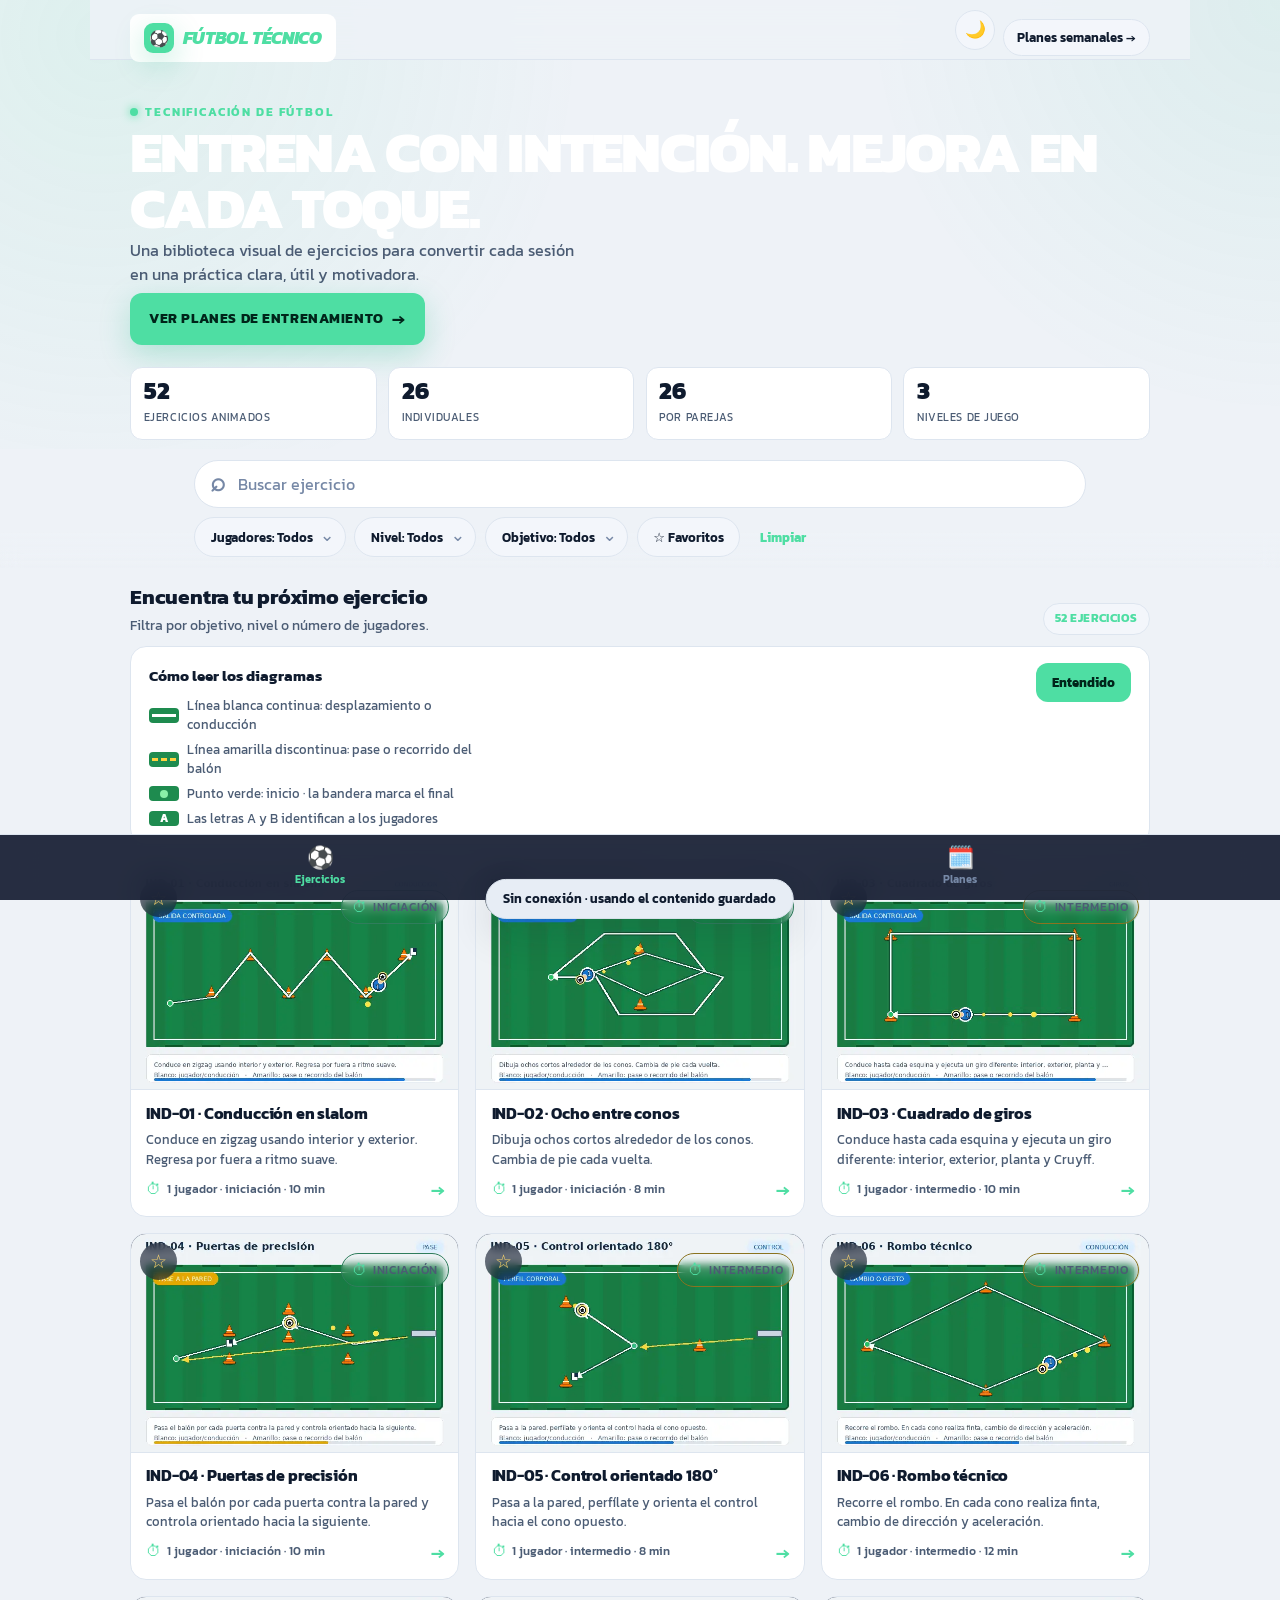
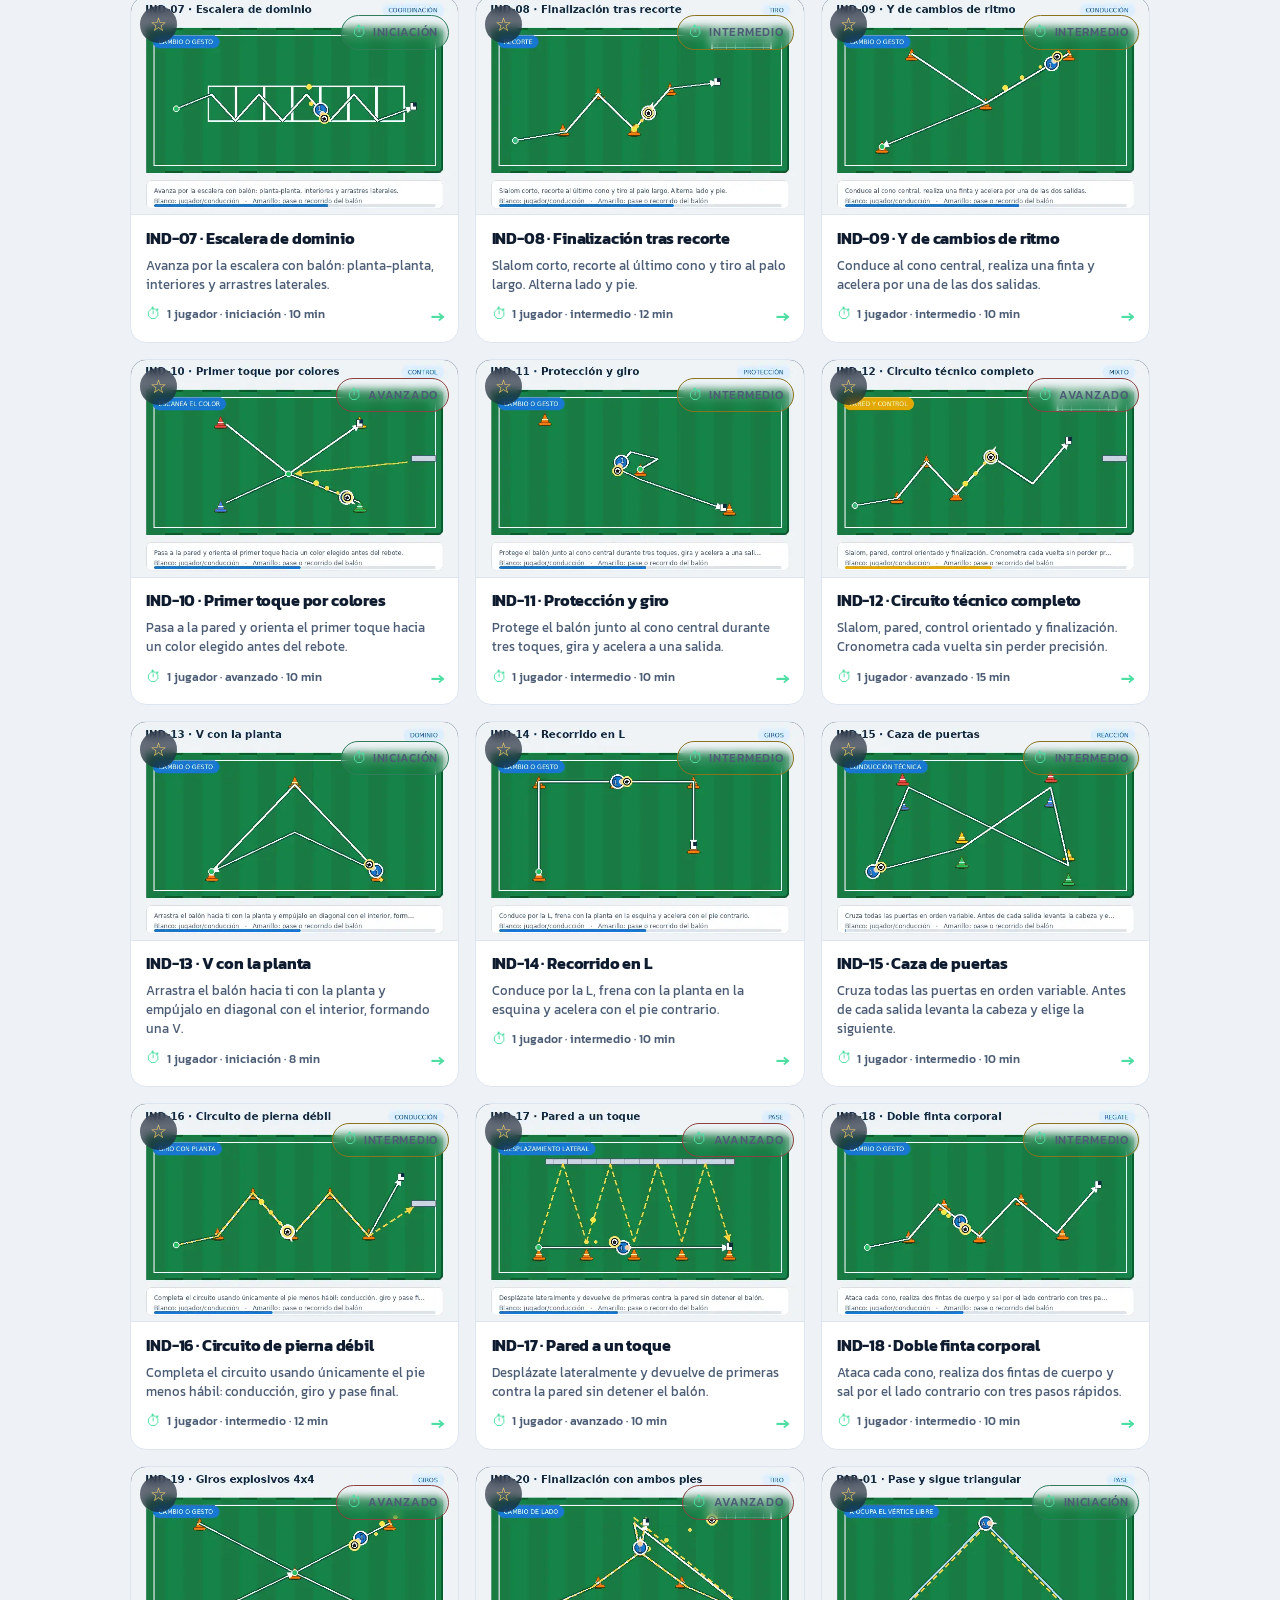
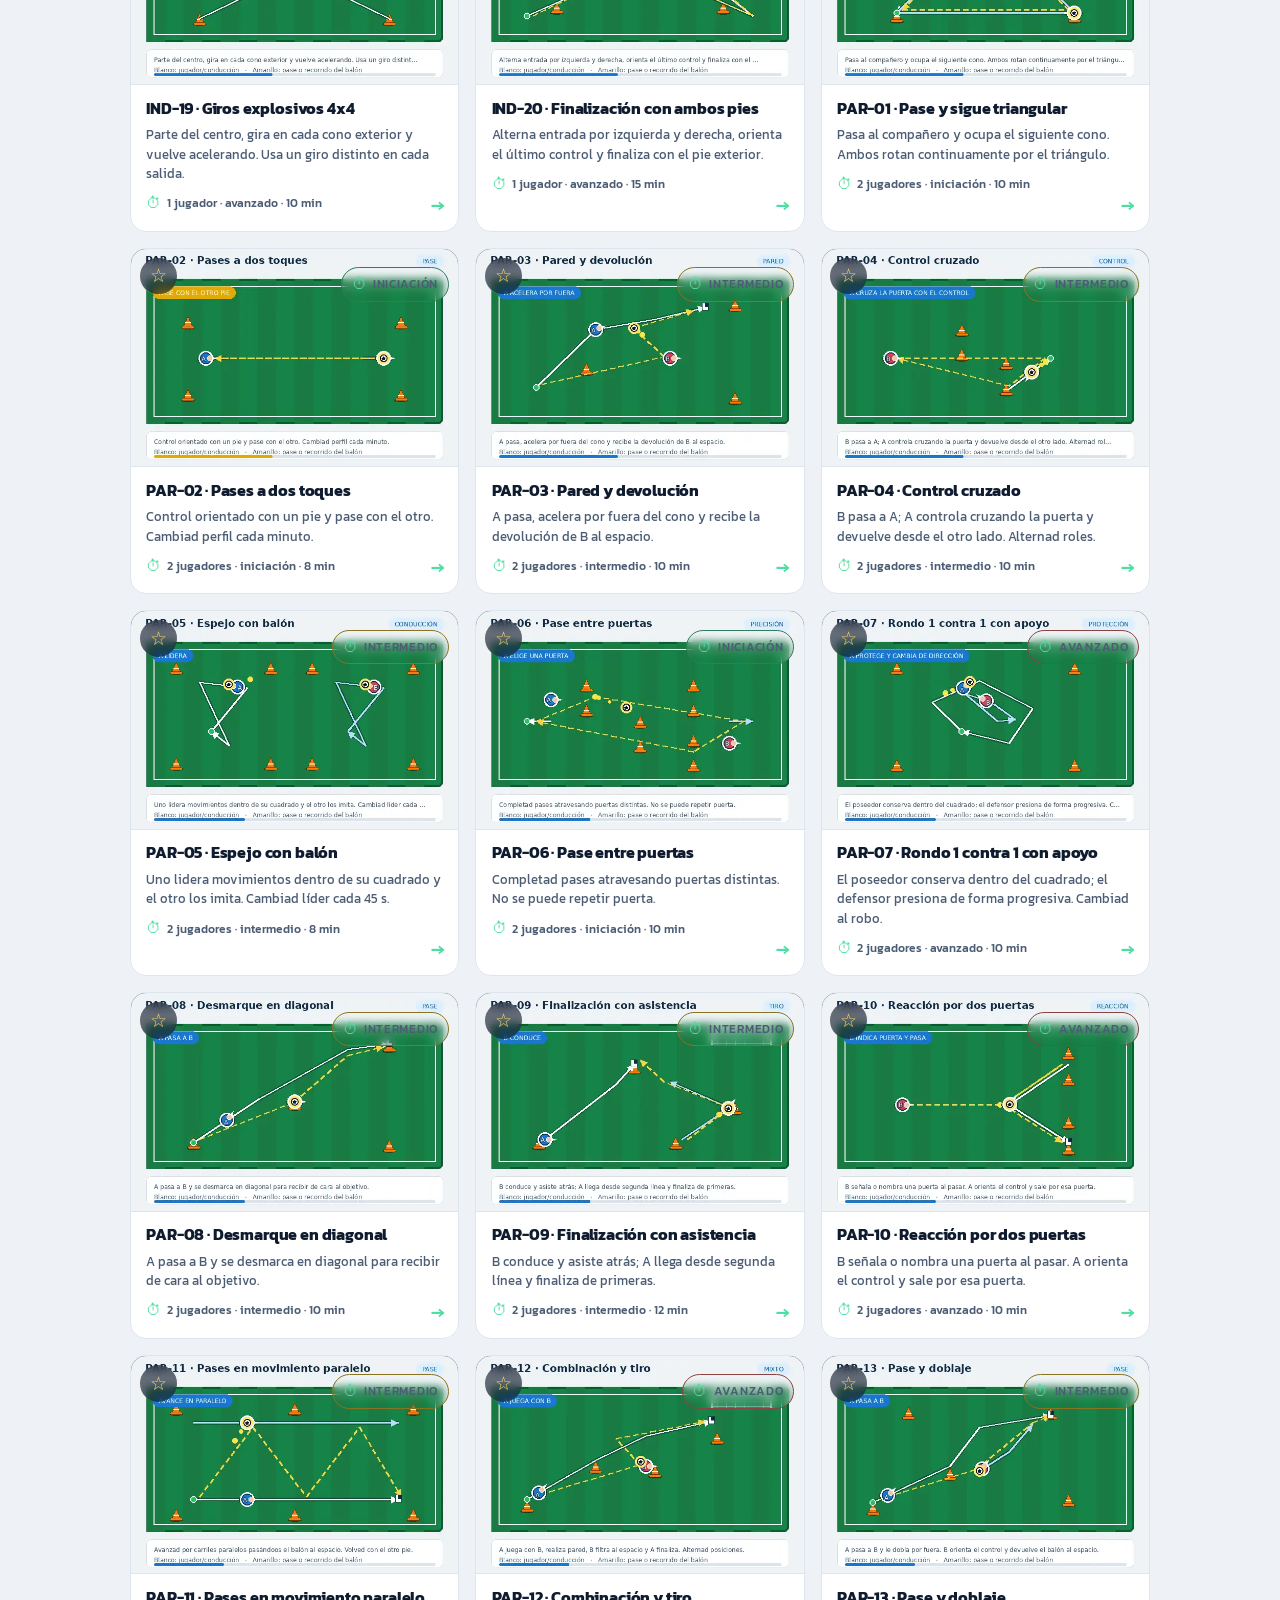
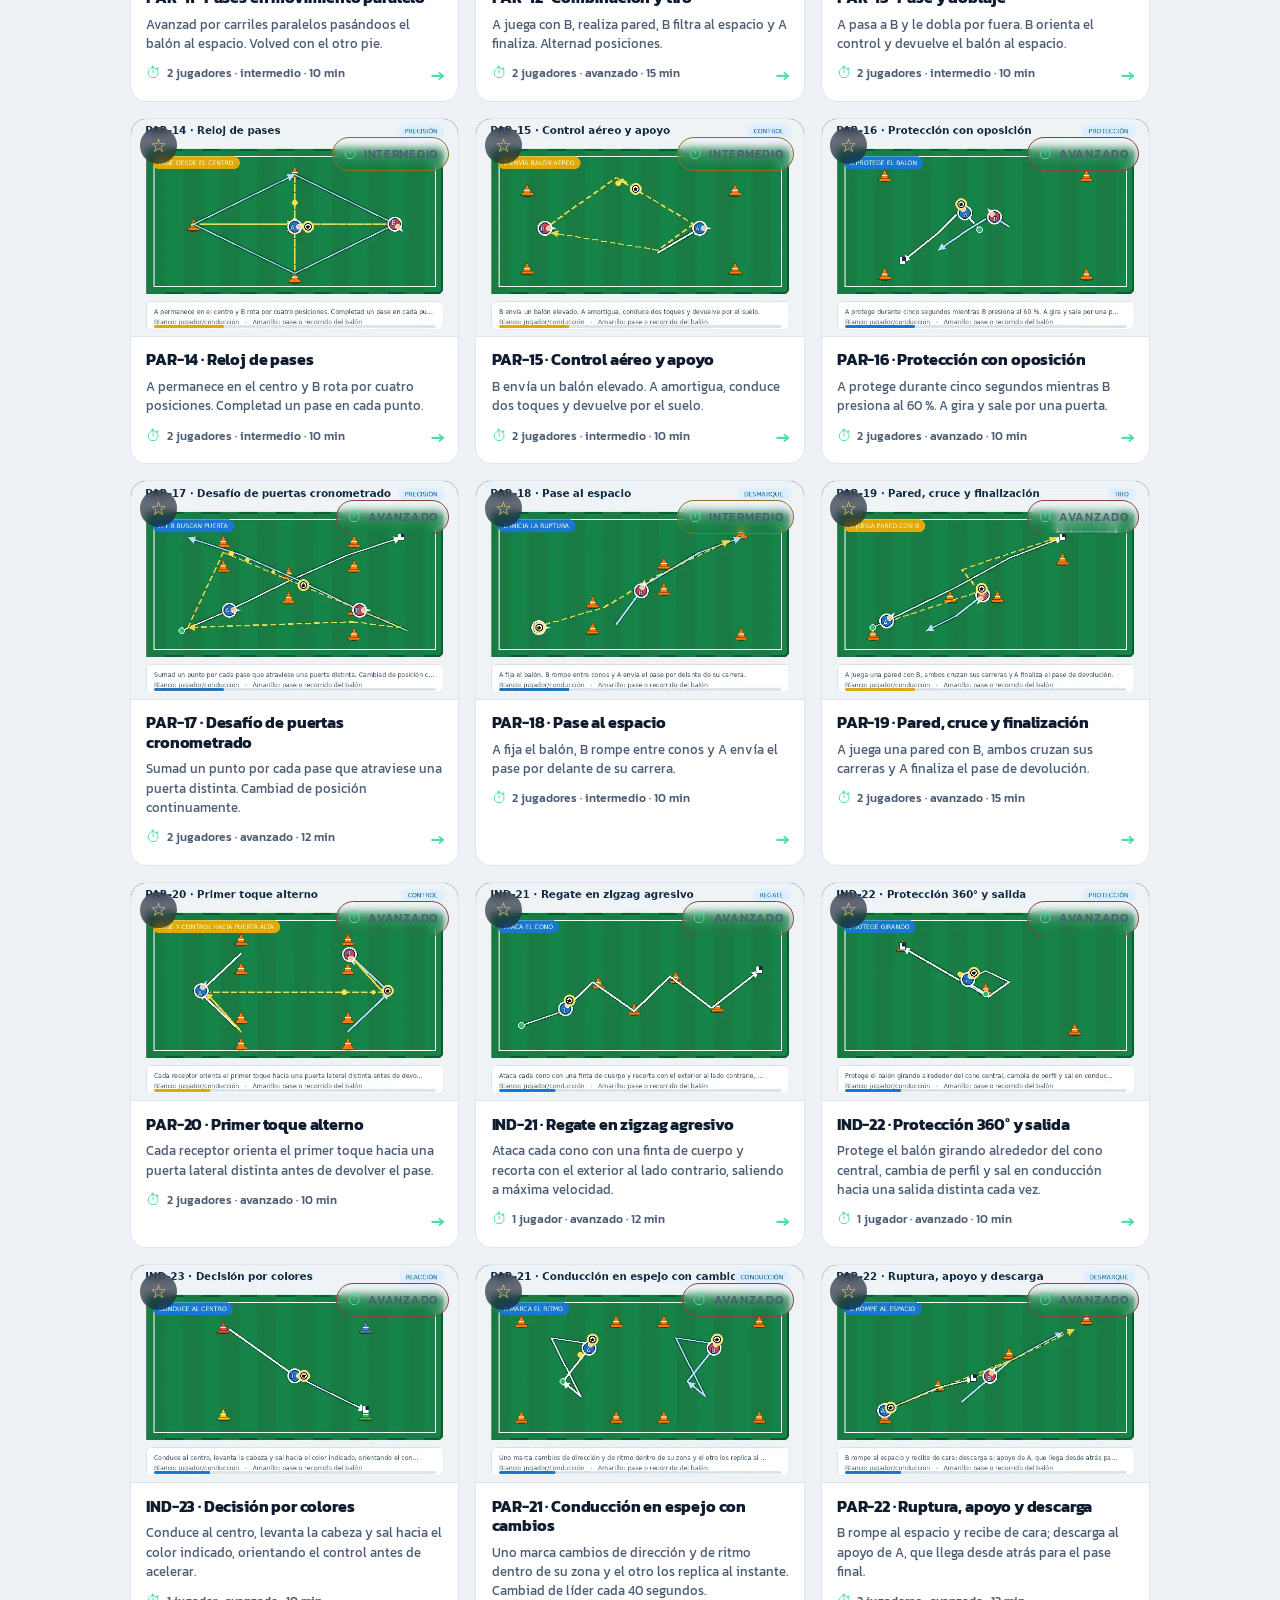
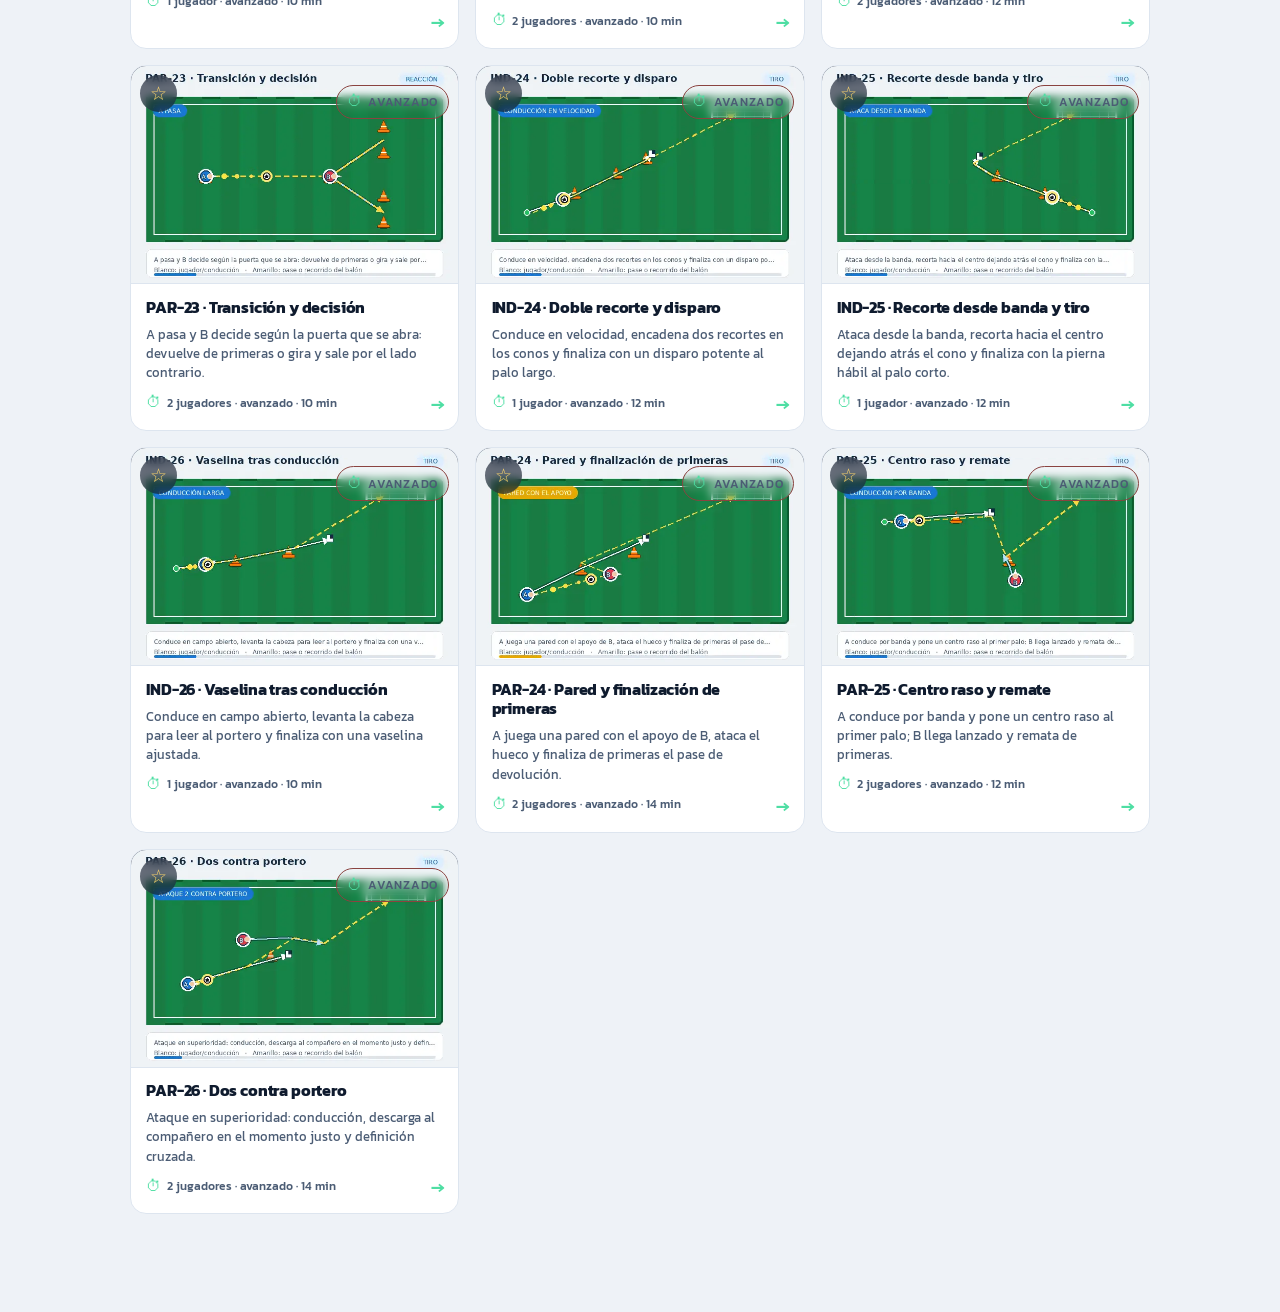
==== commit 22035f3a: "WIP: rediseño de interfaz estilo STRYKR (tema oscuro, Kanit) — sin publicar - Tema oscuro premium (n" ====
--- a/index.html
+++ b/index.html
@@ -1 +1 @@
-<!doctype html><html lang="es"><meta charset="utf-8"><meta name="viewport" content="width=device-width,initial-scale=1,viewport-fit=cover"><meta name="description" content="Biblioteca visual de tecnificación de fútbol: 52 ejercicios animados con filtros por objetivo, nivel y número de jugadores."><meta name="theme-color" content="#09283b"><script>try{var _t=JSON.parse(localStorage.getItem('ft:tema'));document.documentElement.dataset.theme=_t||(matchMedia('(prefers-color-scheme:dark)').matches?'dark':'light')}catch(e){}</script><link rel="manifest" href="manifest.webmanifest"><link rel="icon" type="image/png" href="icon-192.png"><link rel="apple-touch-icon" href="apple-touch-icon.png"><title>Tecnificación de fútbol · SVG + GIF</title><style>*{box-sizing:border-box}body{margin:0;font:16px system-ui;background:#eef3f6;color:#102a43}header{background:linear-gradient(135deg,#102a43,#145da0);color:white;padding:30px max(20px,5vw)}h1{margin:0 0 8px}header p{margin:0;color:#dceeff}header a{display:inline-block;margin-top:16px;padding:9px 14px;border-radius:9px;background:white;color:#145da0;text-decoration:none;font-weight:700}.filters{position:sticky;top:0;background:#fffe;padding:14px max(20px,5vw);display:flex;flex-wrap:wrap;gap:10px;box-shadow:0 2px 12px #0002;z-index:2;backdrop-filter:blur(10px)}select{padding:10px;border:1px solid #ccd6df;border-radius:8px;background:white}main{padding:24px max(20px,5vw);display:grid;grid-template-columns:repeat(auto-fit,minmax(320px,1fr));gap:18px}.card{background:white;border-radius:16px;overflow:hidden;box-shadow:0 6px 24px #102a4318;transition:.2s}.card:hover{transform:translateY(-3px);box-shadow:0 10px 30px #102a4328}.card img{width:100%;display:block}.card div{padding:14px}.card span{display:block;color:#486581;margin-top:6px}.card p{font-size:14px;line-height:1.45}.hide{display:none}</style><link rel="stylesheet" href="ui.css"><header><h1>Tecnificación de fútbol</h1><p>52 ejercicios animados: 26 individuales y 26 por parejas</p><a href="planes.html">Ver planes de 3 días por semana</a></header><div class="filters"><select id="p"><option value="">Jugadores: todos</option><option value="1">1 jugador</option><option value="2">2 jugadores</option></select><select id="n"><option value="">Nivel: todos</option><option>iniciación</option><option>intermedio</option><option>avanzado</option></select><select id="o"><option value="">Objetivo: todos</option><option>conducción</option><option>giros</option><option>pase</option><option>control</option><option>coordinación</option><option>tiro</option><option>protección</option><option>mixto</option><option>dominio</option><option>reacción</option><option>regate</option><option>pared</option><option>precisión</option><option>desmarque</option></select></div><main><article class="card" data-p="1" data-o="conducción" data-n="iniciación"><img loading="lazy" src="webp/ind-01-conduccion-en-slalom.webp" alt="Conducción en slalom"><div><b>IND-01 · Conducción en slalom</b><span>1 jugador · iniciación · 10 min</span><p>Conduce en zigzag usando interior y exterior. Regresa por fuera a ritmo suave.</p><p><b>Secuencia:</b> Conducción técnica → Cambio o gesto → Salida controlada</p></div></article><article class="card" data-p="1" data-o="conducción" data-n="iniciación"><img loading="lazy" src="webp/ind-02-ocho-entre-conos.webp" alt="Ocho entre conos"><div><b>IND-02 · Ocho entre conos</b><span>1 jugador · iniciación · 8 min</span><p>Dibuja ochos cortos alrededor de los conos. Cambia de pie cada vuelta.</p><p><b>Secuencia:</b> Conducción técnica → Cambio o gesto → Salida controlada</p></div></article><article class="card" data-p="1" data-o="giros" data-n="intermedio"><img loading="lazy" src="webp/ind-03-cuadrado-de-giros.webp" alt="Cuadrado de giros"><div><b>IND-03 · Cuadrado de giros</b><span>1 jugador · intermedio · 10 min</span><p>Conduce hasta cada esquina y ejecuta un giro diferente: interior, exterior, planta y Cruyff.</p><p><b>Secuencia:</b> Conducción técnica → Cambio o gesto → Salida controlada</p></div></article><article class="card" data-p="1" data-o="pase" data-n="iniciación"><img loading="lazy" src="webp/ind-04-puertas-de-precision.webp" alt="Puertas de precisión"><div><b>IND-04 · Puertas de precisión</b><span>1 jugador · iniciación · 10 min</span><p>Pasa el balón por cada puerta contra la pared y controla orientado hacia la siguiente.</p><p><b>Secuencia:</b> Conduce a la puerta → Pase a la pared → Control hacia la siguiente</p></div></article><article class="card" data-p="1" data-o="control" data-n="intermedio"><img loading="lazy" src="webp/ind-05-control-orientado-180-.webp" alt="Control orientado 180°"><div><b>IND-05 · Control orientado 180°</b><span>1 jugador · intermedio · 8 min</span><p>Pasa a la pared, perfílate y orienta el control hacia el cono opuesto.</p><p><b>Secuencia:</b> Pase a la pared → Perfil corporal → Control orientado 180°</p></div></article><article class="card" data-p="1" data-o="conducción" data-n="intermedio"><img loading="lazy" src="webp/ind-06-rombo-tecnico.webp" alt="Rombo técnico"><div><b>IND-06 · Rombo técnico</b><span>1 jugador · intermedio · 12 min</span><p>Recorre el rombo. En cada cono realiza finta, cambio de dirección y aceleración.</p><p><b>Secuencia:</b> Conducción técnica → Cambio o gesto → Salida controlada</p></div></article><article class="card" data-p="1" data-o="coordinación" data-n="iniciación"><img loading="lazy" src="webp/ind-07-escalera-de-dominio.webp" alt="Escalera de dominio"><div><b>IND-07 · Escalera de dominio</b><span>1 jugador · iniciación · 10 min</span><p>Avanza por la escalera con balón: planta-planta, interiores y arrastres laterales.</p><p><b>Secuencia:</b> Conducción técnica → Cambio o gesto → Salida controlada</p></div></article><article class="card" data-p="1" data-o="tiro" data-n="intermedio"><img loading="lazy" src="webp/ind-08-finalizacion-tras-recorte.webp" alt="Finalización tras recorte"><div><b>IND-08 · Finalización tras recorte</b><span>1 jugador · intermedio · 12 min</span><p>Slalom corto, recorte al último cono y tiro al palo largo. Alterna lado y pie.</p><p><b>Secuencia:</b> Slalom → Recorte → Tiro al palo largo</p></div></article><article class="card" data-p="1" data-o="conducción" data-n="intermedio"><img loading="lazy" src="webp/ind-09-y-de-cambios-de-ritmo.webp" alt="Y de cambios de ritmo"><div><b>IND-09 · Y de cambios de ritmo</b><span>1 jugador · intermedio · 10 min</span><p>Conduce al cono central, realiza una finta y acelera por una de las dos salidas.</p><p><b>Secuencia:</b> Conducción técnica → Cambio o gesto → Salida controlada</p></div></article><article class="card" data-p="1" data-o="control" data-n="avanzado"><img loading="lazy" src="webp/ind-10-primer-toque-por-colores.webp" alt="Primer toque por colores"><div><b>IND-10 · Primer toque por colores</b><span>1 jugador · avanzado · 10 min</span><p>Pasa a la pared y orienta el primer toque hacia un color elegido antes del rebote.</p><p><b>Secuencia:</b> Pase a la pared → Escanea el color → Primer toque hacia la puerta</p></div></article><article class="card" data-p="1" data-o="protección" data-n="intermedio"><img loading="lazy" src="webp/ind-11-proteccion-y-giro.webp" alt="Protección y giro"><div><b>IND-11 · Protección y giro</b><span>1 jugador · intermedio · 10 min</span><p>Protege el balón junto al cono central durante tres toques, gira y acelera a una salida.</p><p><b>Secuencia:</b> Conducción técnica → Cambio o gesto → Salida controlada</p></div></article><article class="card" data-p="1" data-o="mixto" data-n="avanzado"><img loading="lazy" src="webp/ind-12-circuito-tecnico-completo.webp" alt="Circuito técnico completo"><div><b>IND-12 · Circuito técnico completo</b><span>1 jugador · avanzado · 15 min</span><p>Slalom, pared, control orientado y finalización. Cronometra cada vuelta sin perder precisión.</p><p><b>Secuencia:</b> Slalom → Pared y control → Finalización</p></div></article><article class="card" data-p="1" data-o="dominio" data-n="iniciación"><img loading="lazy" src="webp/ind-13-v-con-la-planta.webp" alt="V con la planta"><div><b>IND-13 · V con la planta</b><span>1 jugador · iniciación · 8 min</span><p>Arrastra el balón hacia ti con la planta y empújalo en diagonal con el interior, formando una V.</p><p><b>Secuencia:</b> Conducción técnica → Cambio o gesto → Salida controlada</p></div></article><article class="card" data-p="1" data-o="giros" data-n="intermedio"><img loading="lazy" src="webp/ind-14-recorrido-en-l.webp" alt="Recorrido en L"><div><b>IND-14 · Recorrido en L</b><span>1 jugador · intermedio · 10 min</span><p>Conduce por la L, frena con la planta en la esquina y acelera con el pie contrario.</p><p><b>Secuencia:</b> Conducción técnica → Cambio o gesto → Salida controlada</p></div></article><article class="card" data-p="1" data-o="reacción" data-n="intermedio"><img loading="lazy" src="webp/ind-15-caza-de-puertas.webp" alt="Caza de puertas"><div><b>IND-15 · Caza de puertas</b><span>1 jugador · intermedio · 10 min</span><p>Cruza todas las puertas en orden variable. Antes de cada salida levanta la cabeza y elige la siguiente.</p><p><b>Secuencia:</b> Conducción técnica → Cambio o gesto → Salida controlada</p></div></article><article class="card" data-p="1" data-o="conducción" data-n="intermedio"><img loading="lazy" src="webp/ind-16-circuito-de-pierna-debil.webp" alt="Circuito de pierna débil"><div><b>IND-16 · Circuito de pierna débil</b><span>1 jugador · intermedio · 12 min</span><p>Completa el circuito usando únicamente el pie menos hábil: conducción, giro y pase final.</p><p><b>Secuencia:</b> Solo pie débil → Giro con planta → Pase final</p></div></article><article class="card" data-p="1" data-o="pase" data-n="avanzado"><img loading="lazy" src="webp/ind-17-pared-a-un-toque.webp" alt="Pared a un toque"><div><b>IND-17 · Pared a un toque</b><span>1 jugador · avanzado · 10 min</span><p>Desplázate lateralmente y devuelve de primeras contra la pared sin detener el balón.</p><p><b>Secuencia:</b> Pase de primeras → Desplazamiento lateral → Repite sin detener el balón</p></div></article><article class="card" data-p="1" data-o="regate" data-n="intermedio"><img loading="lazy" src="webp/ind-18-doble-finta-corporal.webp" alt="Doble finta corporal"><div><b>IND-18 · Doble finta corporal</b><span>1 jugador · intermedio · 10 min</span><p>Ataca cada cono, realiza dos fintas de cuerpo y sal por el lado contrario con tres pasos rápidos.</p><p><b>Secuencia:</b> Conducción técnica → Cambio o gesto → Salida controlada</p></div></article><article class="card" data-p="1" data-o="giros" data-n="avanzado"><img loading="lazy" src="webp/ind-19-giros-explosivos-4x4.webp" alt="Giros explosivos 4x4"><div><b>IND-19 · Giros explosivos 4x4</b><span>1 jugador · avanzado · 10 min</span><p>Parte del centro, gira en cada cono exterior y vuelve acelerando. Usa un giro distinto en cada salida.</p><p><b>Secuencia:</b> Conducción técnica → Cambio o gesto → Salida controlada</p></div></article><article class="card" data-p="1" data-o="tiro" data-n="avanzado"><img loading="lazy" src="webp/ind-20-finalizacion-con-ambos-pies.webp" alt="Finalización con ambos pies"><div><b>IND-20 · Finalización con ambos pies</b><span>1 jugador · avanzado · 15 min</span><p>Alterna entrada por izquierda y derecha, orienta el último control y finaliza con el pie exterior.</p><p><b>Secuencia:</b> Entrada izquierda y tiro → Cambio de lado → Entrada derecha y tiro</p></div></article><article class="card" data-p="2" data-o="pase" data-n="iniciación"><img loading="lazy" src="webp/par-01-pase-y-sigue-triangular.webp" alt="Pase y sigue triangular"><div><b>PAR-01 · Pase y sigue triangular</b><span>2 jugadores · iniciación · 10 min</span><p>Pasa al compañero y ocupa el siguiente cono. Ambos rotan continuamente por el triángulo.</p><p><b>Secuencia:</b> A pasa a B → A ocupa el vértice libre → B pasa a A</p></div></article><article class="card" data-p="2" data-o="pase" data-n="iniciación"><img loading="lazy" src="webp/par-02-pases-a-dos-toques.webp" alt="Pases a dos toques"><div><b>PAR-02 · Pases a dos toques</b><span>2 jugadores · iniciación · 8 min</span><p>Control orientado con un pie y pase con el otro. Cambiad perfil cada minuto.</p><p><b>Secuencia:</b> Control orientado → Pase con el otro pie → Cambio de receptor</p></div></article><article class="card" data-p="2" data-o="pared" data-n="intermedio"><img loading="lazy" src="webp/par-03-pared-y-devolucion.webp" alt="Pared y devolución"><div><b>PAR-03 · Pared y devolución</b><span>2 jugadores · intermedio · 10 min</span><p>A pasa, acelera por fuera del cono y recibe la devolución de B al espacio.</p><p><b>Secuencia:</b> A pasa a B → A acelera por fuera → B devuelve al espacio</p></div></article><article class="card" data-p="2" data-o="control" data-n="intermedio"><img loading="lazy" src="webp/par-04-control-cruzado.webp" alt="Control cruzado"><div><b>PAR-04 · Control cruzado</b><span>2 jugadores · intermedio · 10 min</span><p>B pasa a A; A controla cruzando la puerta y devuelve desde el otro lado. Alternad roles.</p><p><b>Secuencia:</b> B pasa a A → A cruza la puerta con el control → A devuelve a B</p></div></article><article class="card" data-p="2" data-o="conducción" data-n="intermedio"><img loading="lazy" src="webp/par-05-espejo-con-balon.webp" alt="Espejo con balón"><div><b>PAR-05 · Espejo con balón</b><span>2 jugadores · intermedio · 8 min</span><p>Uno lidera movimientos dentro de su cuadrado y el otro los imita. Cambiad líder cada 45 s.</p><p><b>Secuencia:</b> A lidera → B copia el gesto → Cambio de dirección sincronizado</p></div></article><article class="card" data-p="2" data-o="precisión" data-n="iniciación"><img loading="lazy" src="webp/par-06-pase-entre-puertas.webp" alt="Pase entre puertas"><div><b>PAR-06 · Pase entre puertas</b><span>2 jugadores · iniciación · 10 min</span><p>Completad pases atravesando puertas distintas. No se puede repetir puerta.</p><p><b>Secuencia:</b> A elige una puerta → Pase a B → B cambia de puerta y devuelve</p></div></article><article class="card" data-p="2" data-o="protección" data-n="avanzado"><img loading="lazy" src="webp/par-07-rondo-1-contra-1-con-apoyo.webp" alt="Rondo 1 contra 1 con apoyo"><div><b>PAR-07 · Rondo 1 contra 1 con apoyo</b><span>2 jugadores · avanzado · 10 min</span><p>El poseedor conserva dentro del cuadrado; el defensor presiona de forma progresiva. Cambiad al robo.</p><p><b>Secuencia:</b> A protege y cambia de dirección → B presiona progresivamente → Cambio de rol al robo</p></div></article><article class="card" data-p="2" data-o="pase" data-n="intermedio"><img loading="lazy" src="webp/par-08-desmarque-en-diagonal.webp" alt="Desmarque en diagonal"><div><b>PAR-08 · Desmarque en diagonal</b><span>2 jugadores · intermedio · 10 min</span><p>A pasa a B y se desmarca en diagonal para recibir de cara al objetivo.</p><p><b>Secuencia:</b> A pasa a B → A se desmarca en diagonal → B devuelve al espacio</p></div></article><article class="card" data-p="2" data-o="tiro" data-n="intermedio"><img loading="lazy" src="webp/par-09-finalizacion-con-asistencia.webp" alt="Finalización con asistencia"><div><b>PAR-09 · Finalización con asistencia</b><span>2 jugadores · intermedio · 12 min</span><p>B conduce y asiste atrás; A llega desde segunda línea y finaliza de primeras.</p><p><b>Secuencia:</b> B conduce → Asistencia atrás → A llega y finaliza</p></div></article><article class="card" data-p="2" data-o="reacción" data-n="avanzado"><img loading="lazy" src="webp/par-10-reaccion-por-dos-puertas.webp" alt="Reacción por dos puertas"><div><b>PAR-10 · Reacción por dos puertas</b><span>2 jugadores · avanzado · 10 min</span><p>B señala o nombra una puerta al pasar. A orienta el control y sale por esa puerta.</p><p><b>Secuencia:</b> B indica puerta y pasa → A orienta el control → A sale por la puerta</p></div></article><article class="card" data-p="2" data-o="pase" data-n="intermedio"><img loading="lazy" src="webp/par-11-pases-en-movimiento-paralelo.webp" alt="Pases en movimiento paralelo"><div><b>PAR-11 · Pases en movimiento paralelo</b><span>2 jugadores · intermedio · 10 min</span><p>Avanzad por carriles paralelos pasándoos el balón al espacio. Volved con el otro pie.</p><p><b>Secuencia:</b> Avance en paralelo → Pase al espacio → Receptor acompaña la carrera</p></div></article><article class="card" data-p="2" data-o="mixto" data-n="avanzado"><img loading="lazy" src="webp/par-12-combinacion-y-tiro.webp" alt="Combinación y tiro"><div><b>PAR-12 · Combinación y tiro</b><span>2 jugadores · avanzado · 15 min</span><p>A juega con B, realiza pared, B filtra al espacio y A finaliza. Alternad posiciones.</p><p><b>Secuencia:</b> A juega con B → Pared y desmarque → A controla y finaliza</p></div></article><article class="card" data-p="2" data-o="pase" data-n="intermedio"><img loading="lazy" src="webp/par-13-pase-y-doblaje.webp" alt="Pase y doblaje"><div><b>PAR-13 · Pase y doblaje</b><span>2 jugadores · intermedio · 10 min</span><p>A pasa a B y le dobla por fuera. B orienta el control y devuelve el balón al espacio.</p><p><b>Secuencia:</b> A pasa a B → A dobla por fuera → B devuelve al espacio</p></div></article><article class="card" data-p="2" data-o="precisión" data-n="intermedio"><img loading="lazy" src="webp/par-14-reloj-de-pases.webp" alt="Reloj de pases"><div><b>PAR-14 · Reloj de pases</b><span>2 jugadores · intermedio · 10 min</span><p>A permanece en el centro y B rota por cuatro posiciones. Completad un pase en cada punto.</p><p><b>Secuencia:</b> Pase desde el centro → B cambia de posición → Devolución y siguiente punto</p></div></article><article class="card" data-p="2" data-o="control" data-n="intermedio"><img loading="lazy" src="webp/par-15-control-aereo-y-apoyo.webp" alt="Control aéreo y apoyo"><div><b>PAR-15 · Control aéreo y apoyo</b><span>2 jugadores · intermedio · 10 min</span><p>B envía un balón elevado. A amortigua, conduce dos toques y devuelve por el suelo.</p><p><b>Secuencia:</b> B envía balón aéreo → A amortigua y conduce → Devolución por el suelo</p></div></article><article class="card" data-p="2" data-o="protección" data-n="avanzado"><img loading="lazy" src="webp/par-16-proteccion-con-oposicion.webp" alt="Protección con oposición"><div><b>PAR-16 · Protección con oposición</b><span>2 jugadores · avanzado · 10 min</span><p>A protege durante cinco segundos mientras B presiona al 60 %. A gira y sale por una puerta.</p><p><b>Secuencia:</b> A protege el balón → B presiona sin robar → A gira y sale por la puerta</p></div></article><article class="card" data-p="2" data-o="precisión" data-n="avanzado"><img loading="lazy" src="webp/par-17-desafio-de-puertas-cronometrado.webp" alt="Desafío de puertas cronometrado"><div><b>PAR-17 · Desafío de puertas cronometrado</b><span>2 jugadores · avanzado · 12 min</span><p>Sumad un punto por cada pase que atraviese una puerta distinta. Cambiad de posición continuamente.</p><p><b>Secuencia:</b> A y B buscan puerta → Pase válido suma punto → Reposición para otra puerta</p></div></article><article class="card" data-p="2" data-o="desmarque" data-n="intermedio"><img loading="lazy" src="webp/par-18-pase-al-espacio.webp" alt="Pase al espacio"><div><b>PAR-18 · Pase al espacio</b><span>2 jugadores · intermedio · 10 min</span><p>A fija el balón, B rompe entre conos y A envía el pase por delante de su carrera.</p><p><b>Secuencia:</b> B inicia la ruptura → A espera y temporiza → Pase por delante de B</p></div></article><article class="card" data-p="2" data-o="tiro" data-n="avanzado"><img loading="lazy" src="webp/par-19-pared-cruce-y-finalizacion.webp" alt="Pared, cruce y finalización"><div><b>PAR-19 · Pared, cruce y finalización</b><span>2 jugadores · avanzado · 15 min</span><p>A juega una pared con B, ambos cruzan sus carreras y A finaliza el pase de devolución.</p><p><b>Secuencia:</b> A juega pared con B → Carreras cruzadas → Devolución y tiro</p></div></article><article class="card" data-p="2" data-o="control" data-n="avanzado"><img loading="lazy" src="webp/par-20-primer-toque-alterno.webp" alt="Primer toque alterno"><div><b>PAR-20 · Primer toque alterno</b><span>2 jugadores · avanzado · 10 min</span><p>Cada receptor orienta el primer toque hacia una puerta lateral distinta antes de devolver el pase.</p><p><b>Secuencia:</b> Pase y control hacia puerta alta → Devolución → Control alterno hacia puerta baja</p></div></article><article class="card" data-p="1" data-o="regate" data-n="avanzado"><img loading="lazy" src="webp/ind-21-regate-en-zigzag-agresivo.webp" alt="Regate en zigzag agresivo"><div><b>IND-21 · Regate en zigzag agresivo</b><span>1 jugador · avanzado · 12 min</span><p>Ataca cada cono con una finta de cuerpo y recorta con el exterior al lado contrario, saliendo a máxima velocidad.</p><p><b>Secuencia:</b> Ataca el cono → Finta y recorte → Salida en velocidad</p></div></article><article class="card" data-p="1" data-o="protección" data-n="avanzado"><img loading="lazy" src="webp/ind-22-proteccion-360-y-salida.webp" alt="Protección 360° y salida"><div><b>IND-22 · Protección 360° y salida</b><span>1 jugador · avanzado · 10 min</span><p>Protege el balón girando alrededor del cono central, cambia de perfil y sal en conducción hacia una salida distinta cada vez.</p><p><b>Secuencia:</b> Protege girando → Cambia de perfil → Sal en conducción</p></div></article><article class="card" data-p="1" data-o="reacción" data-n="avanzado"><img loading="lazy" src="webp/ind-23-decision-por-colores.webp" alt="Decisión por colores"><div><b>IND-23 · Decisión por colores</b><span>1 jugador · avanzado · 10 min</span><p>Conduce al centro, levanta la cabeza y sal hacia el color indicado, orientando el control antes de acelerar.</p><p><b>Secuencia:</b> Conduce al centro → Lee el color → Sal orientado</p></div></article><article class="card" data-p="2" data-o="conducción" data-n="avanzado"><img loading="lazy" src="webp/par-21-conduccion-en-espejo-con-cambios.webp" alt="Conducción en espejo con cambios"><div><b>PAR-21 · Conducción en espejo con cambios</b><span>2 jugadores · avanzado · 10 min</span><p>Uno marca cambios de dirección y de ritmo dentro de su zona y el otro los replica al instante. Cambiad de líder cada 40 segundos.</p><p><b>Secuencia:</b> A marca el ritmo → B replica el gesto → Cambio sincronizado</p></div></article><article class="card" data-p="2" data-o="desmarque" data-n="avanzado"><img loading="lazy" src="webp/par-22-ruptura-apoyo-y-descarga.webp" alt="Ruptura, apoyo y descarga"><div><b>PAR-22 · Ruptura, apoyo y descarga</b><span>2 jugadores · avanzado · 12 min</span><p>B rompe al espacio y recibe de cara; descarga al apoyo de A, que llega desde atrás para el pase final.</p><p><b>Secuencia:</b> B rompe al espacio → Recibe de cara → Descarga y pase final</p></div></article><article class="card" data-p="2" data-o="reacción" data-n="avanzado"><img loading="lazy" src="webp/par-23-transicion-y-decision.webp" alt="Transición y decisión"><div><b>PAR-23 · Transición y decisión</b><span>2 jugadores · avanzado · 10 min</span><p>A pasa y B decide según la puerta que se abra: devuelve de primeras o gira y sale por el lado contrario.</p><p><b>Secuencia:</b> A pasa → B lee la puerta → Devuelve o gira y sale</p></div></article><article class="card" data-p="1" data-o="tiro" data-n="avanzado"><img loading="lazy" src="webp/ind-24-doble-recorte-y-disparo.webp" alt="Doble recorte y disparo"><div><b>IND-24 · Doble recorte y disparo</b><span>1 jugador · avanzado · 12 min</span><p>Conduce en velocidad, encadena dos recortes en los conos y finaliza con un disparo potente al palo largo.</p><p><b>Secuencia:</b> Conducción en velocidad → Doble recorte → Disparo potente</p></div></article><article class="card" data-p="1" data-o="tiro" data-n="avanzado"><img loading="lazy" src="webp/ind-25-recorte-desde-banda-y-tiro.webp" alt="Recorte desde banda y tiro"><div><b>IND-25 · Recorte desde banda y tiro</b><span>1 jugador · avanzado · 12 min</span><p>Ataca desde la banda, recorta hacia el centro dejando atrás el cono y finaliza con la pierna hábil al palo corto.</p><p><b>Secuencia:</b> Ataca desde la banda → Recorte al centro → Tiro con la pierna hábil</p></div></article><article class="card" data-p="1" data-o="tiro" data-n="avanzado"><img loading="lazy" src="webp/ind-26-vaselina-tras-conduccion.webp" alt="Vaselina tras conducción"><div><b>IND-26 · Vaselina tras conducción</b><span>1 jugador · avanzado · 10 min</span><p>Conduce en campo abierto, levanta la cabeza para leer al portero y finaliza con una vaselina ajustada.</p><p><b>Secuencia:</b> Conducción larga → Levanta la cabeza → Vaselina al portero</p></div></article><article class="card" data-p="2" data-o="tiro" data-n="avanzado"><img loading="lazy" src="webp/par-24-pared-y-finalizacion-de-primeras.webp" alt="Pared y finalización de primeras"><div><b>PAR-24 · Pared y finalización de primeras</b><span>2 jugadores · avanzado · 14 min</span><p>A juega una pared con el apoyo de B, ataca el hueco y finaliza de primeras el pase de devolución.</p><p><b>Secuencia:</b> Pared con el apoyo → Desmarque al hueco → Finaliza de primeras</p></div></article><article class="card" data-p="2" data-o="tiro" data-n="avanzado"><img loading="lazy" src="webp/par-25-centro-raso-y-remate.webp" alt="Centro raso y remate"><div><b>PAR-25 · Centro raso y remate</b><span>2 jugadores · avanzado · 12 min</span><p>A conduce por banda y pone un centro raso al primer palo; B llega lanzado y remata de primeras.</p><p><b>Secuencia:</b> Conducción por banda → Centro raso → Remate de primeras</p></div></article><article class="card" data-p="2" data-o="tiro" data-n="avanzado"><img loading="lazy" src="webp/par-26-dos-contra-portero.webp" alt="Dos contra portero"><div><b>PAR-26 · Dos contra portero</b><span>2 jugadores · avanzado · 14 min</span><p>Ataque en superioridad: conducción, descarga al compañero en el momento justo y definición cruzada.</p><p><b>Secuencia:</b> Ataque 2 contra portero → Descarga al compañero → Definición cruzada</p></div></article></main><script>const q=s=>document.querySelector(s),f=()=>document.querySelectorAll('.card').forEach(c=>c.classList.toggle('hide',(q('#p').value&&c.dataset.p!=q('#p').value)||(q('#n').value&&c.dataset.n!=q('#n').value)||(q('#o').value&&c.dataset.o!=q('#o').value)));document.querySelectorAll('select').forEach(x=>x.onchange=f)</script><script src="data.js"></script><script defer src="ui.js"></script></html>+<!doctype html><html lang="es"><meta charset="utf-8"><meta name="viewport" content="width=device-width,initial-scale=1,viewport-fit=cover"><meta name="description" content="Biblioteca visual de tecnificación de fútbol: 52 ejercicios animados con filtros por objetivo, nivel y número de jugadores."><meta name="theme-color" content="#0b1326"><script>try{var _t=JSON.parse(localStorage.getItem('ft:tema'));document.documentElement.dataset.theme=_t||'dark'}catch(e){}</script><link rel="preconnect" href="https://fonts.googleapis.com"><link rel="preconnect" href="https://fonts.gstatic.com" crossorigin><link href="https://fonts.googleapis.com/css2?family=Kanit:ital,wght@0,300;0,400;0,500;0,600;0,700;0,800;1,600;1,800&display=swap" rel="stylesheet" media="print" onload="this.media='all'"><noscript><link href="https://fonts.googleapis.com/css2?family=Kanit:wght@300;400;500;600;700;800&display=swap" rel="stylesheet"></noscript><link rel="manifest" href="manifest.webmanifest"><link rel="icon" type="image/png" href="icon-192.png"><link rel="apple-touch-icon" href="apple-touch-icon.png"><title>Tecnificación de fútbol · SVG + GIF</title><style>*{box-sizing:border-box}body{margin:0;font:16px system-ui;background:#eef3f6;color:#102a43}header{background:linear-gradient(135deg,#102a43,#145da0);color:white;padding:30px max(20px,5vw)}h1{margin:0 0 8px}header p{margin:0;color:#dceeff}header a{display:inline-block;margin-top:16px;padding:9px 14px;border-radius:9px;background:white;color:#145da0;text-decoration:none;font-weight:700}.filters{position:sticky;top:0;background:#fffe;padding:14px max(20px,5vw);display:flex;flex-wrap:wrap;gap:10px;box-shadow:0 2px 12px #0002;z-index:2;backdrop-filter:blur(10px)}select{padding:10px;border:1px solid #ccd6df;border-radius:8px;background:white}main{padding:24px max(20px,5vw);display:grid;grid-template-columns:repeat(auto-fit,minmax(320px,1fr));gap:18px}.card{background:white;border-radius:16px;overflow:hidden;box-shadow:0 6px 24px #102a4318;transition:.2s}.card:hover{transform:translateY(-3px);box-shadow:0 10px 30px #102a4328}.card img{width:100%;display:block}.card div{padding:14px}.card span{display:block;color:#486581;margin-top:6px}.card p{font-size:14px;line-height:1.45}.hide{display:none}</style><link rel="stylesheet" href="ui.css"><header><h1>Tecnificación de fútbol</h1><p>52 ejercicios animados: 26 individuales y 26 por parejas</p><a href="planes.html">Ver planes de 3 días por semana</a></header><div class="filters"><select id="p"><option value="">Jugadores: todos</option><option value="1">1 jugador</option><option value="2">2 jugadores</option></select><select id="n"><option value="">Nivel: todos</option><option>iniciación</option><option>intermedio</option><option>avanzado</option></select><select id="o"><option value="">Objetivo: todos</option><option>conducción</option><option>giros</option><option>pase</option><option>control</option><option>coordinación</option><option>tiro</option><option>protección</option><option>mixto</option><option>dominio</option><option>reacción</option><option>regate</option><option>pared</option><option>precisión</option><option>desmarque</option></select></div><main><article class="card" data-p="1" data-o="conducción" data-n="iniciación"><img loading="lazy" src="webp/ind-01-conduccion-en-slalom.webp" alt="Conducción en slalom"><div><b>IND-01 · Conducción en slalom</b><span>1 jugador · iniciación · 10 min</span><p>Conduce en zigzag usando interior y exterior. Regresa por fuera a ritmo suave.</p><p><b>Secuencia:</b> Conducción técnica → Cambio o gesto → Salida controlada</p></div></article><article class="card" data-p="1" data-o="conducción" data-n="iniciación"><img loading="lazy" src="webp/ind-02-ocho-entre-conos.webp" alt="Ocho entre conos"><div><b>IND-02 · Ocho entre conos</b><span>1 jugador · iniciación · 8 min</span><p>Dibuja ochos cortos alrededor de los conos. Cambia de pie cada vuelta.</p><p><b>Secuencia:</b> Conducción técnica → Cambio o gesto → Salida controlada</p></div></article><article class="card" data-p="1" data-o="giros" data-n="intermedio"><img loading="lazy" src="webp/ind-03-cuadrado-de-giros.webp" alt="Cuadrado de giros"><div><b>IND-03 · Cuadrado de giros</b><span>1 jugador · intermedio · 10 min</span><p>Conduce hasta cada esquina y ejecuta un giro diferente: interior, exterior, planta y Cruyff.</p><p><b>Secuencia:</b> Conducción técnica → Cambio o gesto → Salida controlada</p></div></article><article class="card" data-p="1" data-o="pase" data-n="iniciación"><img loading="lazy" src="webp/ind-04-puertas-de-precision.webp" alt="Puertas de precisión"><div><b>IND-04 · Puertas de precisión</b><span>1 jugador · iniciación · 10 min</span><p>Pasa el balón por cada puerta contra la pared y controla orientado hacia la siguiente.</p><p><b>Secuencia:</b> Conduce a la puerta → Pase a la pared → Control hacia la siguiente</p></div></article><article class="card" data-p="1" data-o="control" data-n="intermedio"><img loading="lazy" src="webp/ind-05-control-orientado-180-.webp" alt="Control orientado 180°"><div><b>IND-05 · Control orientado 180°</b><span>1 jugador · intermedio · 8 min</span><p>Pasa a la pared, perfílate y orienta el control hacia el cono opuesto.</p><p><b>Secuencia:</b> Pase a la pared → Perfil corporal → Control orientado 180°</p></div></article><article class="card" data-p="1" data-o="conducción" data-n="intermedio"><img loading="lazy" src="webp/ind-06-rombo-tecnico.webp" alt="Rombo técnico"><div><b>IND-06 · Rombo técnico</b><span>1 jugador · intermedio · 12 min</span><p>Recorre el rombo. En cada cono realiza finta, cambio de dirección y aceleración.</p><p><b>Secuencia:</b> Conducción técnica → Cambio o gesto → Salida controlada</p></div></article><article class="card" data-p="1" data-o="coordinación" data-n="iniciación"><img loading="lazy" src="webp/ind-07-escalera-de-dominio.webp" alt="Escalera de dominio"><div><b>IND-07 · Escalera de dominio</b><span>1 jugador · iniciación · 10 min</span><p>Avanza por la escalera con balón: planta-planta, interiores y arrastres laterales.</p><p><b>Secuencia:</b> Conducción técnica → Cambio o gesto → Salida controlada</p></div></article><article class="card" data-p="1" data-o="tiro" data-n="intermedio"><img loading="lazy" src="webp/ind-08-finalizacion-tras-recorte.webp" alt="Finalización tras recorte"><div><b>IND-08 · Finalización tras recorte</b><span>1 jugador · intermedio · 12 min</span><p>Slalom corto, recorte al último cono y tiro al palo largo. Alterna lado y pie.</p><p><b>Secuencia:</b> Slalom → Recorte → Tiro al palo largo</p></div></article><article class="card" data-p="1" data-o="conducción" data-n="intermedio"><img loading="lazy" src="webp/ind-09-y-de-cambios-de-ritmo.webp" alt="Y de cambios de ritmo"><div><b>IND-09 · Y de cambios de ritmo</b><span>1 jugador · intermedio · 10 min</span><p>Conduce al cono central, realiza una finta y acelera por una de las dos salidas.</p><p><b>Secuencia:</b> Conducción técnica → Cambio o gesto → Salida controlada</p></div></article><article class="card" data-p="1" data-o="control" data-n="avanzado"><img loading="lazy" src="webp/ind-10-primer-toque-por-colores.webp" alt="Primer toque por colores"><div><b>IND-10 · Primer toque por colores</b><span>1 jugador · avanzado · 10 min</span><p>Pasa a la pared y orienta el primer toque hacia un color elegido antes del rebote.</p><p><b>Secuencia:</b> Pase a la pared → Escanea el color → Primer toque hacia la puerta</p></div></article><article class="card" data-p="1" data-o="protección" data-n="intermedio"><img loading="lazy" src="webp/ind-11-proteccion-y-giro.webp" alt="Protección y giro"><div><b>IND-11 · Protección y giro</b><span>1 jugador · intermedio · 10 min</span><p>Protege el balón junto al cono central durante tres toques, gira y acelera a una salida.</p><p><b>Secuencia:</b> Conducción técnica → Cambio o gesto → Salida controlada</p></div></article><article class="card" data-p="1" data-o="mixto" data-n="avanzado"><img loading="lazy" src="webp/ind-12-circuito-tecnico-completo.webp" alt="Circuito técnico completo"><div><b>IND-12 · Circuito técnico completo</b><span>1 jugador · avanzado · 15 min</span><p>Slalom, pared, control orientado y finalización. Cronometra cada vuelta sin perder precisión.</p><p><b>Secuencia:</b> Slalom → Pared y control → Finalización</p></div></article><article class="card" data-p="1" data-o="dominio" data-n="iniciación"><img loading="lazy" src="webp/ind-13-v-con-la-planta.webp" alt="V con la planta"><div><b>IND-13 · V con la planta</b><span>1 jugador · iniciación · 8 min</span><p>Arrastra el balón hacia ti con la planta y empújalo en diagonal con el interior, formando una V.</p><p><b>Secuencia:</b> Conducción técnica → Cambio o gesto → Salida controlada</p></div></article><article class="card" data-p="1" data-o="giros" data-n="intermedio"><img loading="lazy" src="webp/ind-14-recorrido-en-l.webp" alt="Recorrido en L"><div><b>IND-14 · Recorrido en L</b><span>1 jugador · intermedio · 10 min</span><p>Conduce por la L, frena con la planta en la esquina y acelera con el pie contrario.</p><p><b>Secuencia:</b> Conducción técnica → Cambio o gesto → Salida controlada</p></div></article><article class="card" data-p="1" data-o="reacción" data-n="intermedio"><img loading="lazy" src="webp/ind-15-caza-de-puertas.webp" alt="Caza de puertas"><div><b>IND-15 · Caza de puertas</b><span>1 jugador · intermedio · 10 min</span><p>Cruza todas las puertas en orden variable. Antes de cada salida levanta la cabeza y elige la siguiente.</p><p><b>Secuencia:</b> Conducción técnica → Cambio o gesto → Salida controlada</p></div></article><article class="card" data-p="1" data-o="conducción" data-n="intermedio"><img loading="lazy" src="webp/ind-16-circuito-de-pierna-debil.webp" alt="Circuito de pierna débil"><div><b>IND-16 · Circuito de pierna débil</b><span>1 jugador · intermedio · 12 min</span><p>Completa el circuito usando únicamente el pie menos hábil: conducción, giro y pase final.</p><p><b>Secuencia:</b> Solo pie débil → Giro con planta → Pase final</p></div></article><article class="card" data-p="1" data-o="pase" data-n="avanzado"><img loading="lazy" src="webp/ind-17-pared-a-un-toque.webp" alt="Pared a un toque"><div><b>IND-17 · Pared a un toque</b><span>1 jugador · avanzado · 10 min</span><p>Desplázate lateralmente y devuelve de primeras contra la pared sin detener el balón.</p><p><b>Secuencia:</b> Pase de primeras → Desplazamiento lateral → Repite sin detener el balón</p></div></article><article class="card" data-p="1" data-o="regate" data-n="intermedio"><img loading="lazy" src="webp/ind-18-doble-finta-corporal.webp" alt="Doble finta corporal"><div><b>IND-18 · Doble finta corporal</b><span>1 jugador · intermedio · 10 min</span><p>Ataca cada cono, realiza dos fintas de cuerpo y sal por el lado contrario con tres pasos rápidos.</p><p><b>Secuencia:</b> Conducción técnica → Cambio o gesto → Salida controlada</p></div></article><article class="card" data-p="1" data-o="giros" data-n="avanzado"><img loading="lazy" src="webp/ind-19-giros-explosivos-4x4.webp" alt="Giros explosivos 4x4"><div><b>IND-19 · Giros explosivos 4x4</b><span>1 jugador · avanzado · 10 min</span><p>Parte del centro, gira en cada cono exterior y vuelve acelerando. Usa un giro distinto en cada salida.</p><p><b>Secuencia:</b> Conducción técnica → Cambio o gesto → Salida controlada</p></div></article><article class="card" data-p="1" data-o="tiro" data-n="avanzado"><img loading="lazy" src="webp/ind-20-finalizacion-con-ambos-pies.webp" alt="Finalización con ambos pies"><div><b>IND-20 · Finalización con ambos pies</b><span>1 jugador · avanzado · 15 min</span><p>Alterna entrada por izquierda y derecha, orienta el último control y finaliza con el pie exterior.</p><p><b>Secuencia:</b> Entrada izquierda y tiro → Cambio de lado → Entrada derecha y tiro</p></div></article><article class="card" data-p="2" data-o="pase" data-n="iniciación"><img loading="lazy" src="webp/par-01-pase-y-sigue-triangular.webp" alt="Pase y sigue triangular"><div><b>PAR-01 · Pase y sigue triangular</b><span>2 jugadores · iniciación · 10 min</span><p>Pasa al compañero y ocupa el siguiente cono. Ambos rotan continuamente por el triángulo.</p><p><b>Secuencia:</b> A pasa a B → A ocupa el vértice libre → B pasa a A</p></div></article><article class="card" data-p="2" data-o="pase" data-n="iniciación"><img loading="lazy" src="webp/par-02-pases-a-dos-toques.webp" alt="Pases a dos toques"><div><b>PAR-02 · Pases a dos toques</b><span>2 jugadores · iniciación · 8 min</span><p>Control orientado con un pie y pase con el otro. Cambiad perfil cada minuto.</p><p><b>Secuencia:</b> Control orientado → Pase con el otro pie → Cambio de receptor</p></div></article><article class="card" data-p="2" data-o="pared" data-n="intermedio"><img loading="lazy" src="webp/par-03-pared-y-devolucion.webp" alt="Pared y devolución"><div><b>PAR-03 · Pared y devolución</b><span>2 jugadores · intermedio · 10 min</span><p>A pasa, acelera por fuera del cono y recibe la devolución de B al espacio.</p><p><b>Secuencia:</b> A pasa a B → A acelera por fuera → B devuelve al espacio</p></div></article><article class="card" data-p="2" data-o="control" data-n="intermedio"><img loading="lazy" src="webp/par-04-control-cruzado.webp" alt="Control cruzado"><div><b>PAR-04 · Control cruzado</b><span>2 jugadores · intermedio · 10 min</span><p>B pasa a A; A controla cruzando la puerta y devuelve desde el otro lado. Alternad roles.</p><p><b>Secuencia:</b> B pasa a A → A cruza la puerta con el control → A devuelve a B</p></div></article><article class="card" data-p="2" data-o="conducción" data-n="intermedio"><img loading="lazy" src="webp/par-05-espejo-con-balon.webp" alt="Espejo con balón"><div><b>PAR-05 · Espejo con balón</b><span>2 jugadores · intermedio · 8 min</span><p>Uno lidera movimientos dentro de su cuadrado y el otro los imita. Cambiad líder cada 45 s.</p><p><b>Secuencia:</b> A lidera → B copia el gesto → Cambio de dirección sincronizado</p></div></article><article class="card" data-p="2" data-o="precisión" data-n="iniciación"><img loading="lazy" src="webp/par-06-pase-entre-puertas.webp" alt="Pase entre puertas"><div><b>PAR-06 · Pase entre puertas</b><span>2 jugadores · iniciación · 10 min</span><p>Completad pases atravesando puertas distintas. No se puede repetir puerta.</p><p><b>Secuencia:</b> A elige una puerta → Pase a B → B cambia de puerta y devuelve</p></div></article><article class="card" data-p="2" data-o="protección" data-n="avanzado"><img loading="lazy" src="webp/par-07-rondo-1-contra-1-con-apoyo.webp" alt="Rondo 1 contra 1 con apoyo"><div><b>PAR-07 · Rondo 1 contra 1 con apoyo</b><span>2 jugadores · avanzado · 10 min</span><p>El poseedor conserva dentro del cuadrado; el defensor presiona de forma progresiva. Cambiad al robo.</p><p><b>Secuencia:</b> A protege y cambia de dirección → B presiona progresivamente → Cambio de rol al robo</p></div></article><article class="card" data-p="2" data-o="pase" data-n="intermedio"><img loading="lazy" src="webp/par-08-desmarque-en-diagonal.webp" alt="Desmarque en diagonal"><div><b>PAR-08 · Desmarque en diagonal</b><span>2 jugadores · intermedio · 10 min</span><p>A pasa a B y se desmarca en diagonal para recibir de cara al objetivo.</p><p><b>Secuencia:</b> A pasa a B → A se desmarca en diagonal → B devuelve al espacio</p></div></article><article class="card" data-p="2" data-o="tiro" data-n="intermedio"><img loading="lazy" src="webp/par-09-finalizacion-con-asistencia.webp" alt="Finalización con asistencia"><div><b>PAR-09 · Finalización con asistencia</b><span>2 jugadores · intermedio · 12 min</span><p>B conduce y asiste atrás; A llega desde segunda línea y finaliza de primeras.</p><p><b>Secuencia:</b> B conduce → Asistencia atrás → A llega y finaliza</p></div></article><article class="card" data-p="2" data-o="reacción" data-n="avanzado"><img loading="lazy" src="webp/par-10-reaccion-por-dos-puertas.webp" alt="Reacción por dos puertas"><div><b>PAR-10 · Reacción por dos puertas</b><span>2 jugadores · avanzado · 10 min</span><p>B señala o nombra una puerta al pasar. A orienta el control y sale por esa puerta.</p><p><b>Secuencia:</b> B indica puerta y pasa → A orienta el control → A sale por la puerta</p></div></article><article class="card" data-p="2" data-o="pase" data-n="intermedio"><img loading="lazy" src="webp/par-11-pases-en-movimiento-paralelo.webp" alt="Pases en movimiento paralelo"><div><b>PAR-11 · Pases en movimiento paralelo</b><span>2 jugadores · intermedio · 10 min</span><p>Avanzad por carriles paralelos pasándoos el balón al espacio. Volved con el otro pie.</p><p><b>Secuencia:</b> Avance en paralelo → Pase al espacio → Receptor acompaña la carrera</p></div></article><article class="card" data-p="2" data-o="mixto" data-n="avanzado"><img loading="lazy" src="webp/par-12-combinacion-y-tiro.webp" alt="Combinación y tiro"><div><b>PAR-12 · Combinación y tiro</b><span>2 jugadores · avanzado · 15 min</span><p>A juega con B, realiza pared, B filtra al espacio y A finaliza. Alternad posiciones.</p><p><b>Secuencia:</b> A juega con B → Pared y desmarque → A controla y finaliza</p></div></article><article class="card" data-p="2" data-o="pase" data-n="intermedio"><img loading="lazy" src="webp/par-13-pase-y-doblaje.webp" alt="Pase y doblaje"><div><b>PAR-13 · Pase y doblaje</b><span>2 jugadores · intermedio · 10 min</span><p>A pasa a B y le dobla por fuera. B orienta el control y devuelve el balón al espacio.</p><p><b>Secuencia:</b> A pasa a B → A dobla por fuera → B devuelve al espacio</p></div></article><article class="card" data-p="2" data-o="precisión" data-n="intermedio"><img loading="lazy" src="webp/par-14-reloj-de-pases.webp" alt="Reloj de pases"><div><b>PAR-14 · Reloj de pases</b><span>2 jugadores · intermedio · 10 min</span><p>A permanece en el centro y B rota por cuatro posiciones. Completad un pase en cada punto.</p><p><b>Secuencia:</b> Pase desde el centro → B cambia de posición → Devolución y siguiente punto</p></div></article><article class="card" data-p="2" data-o="control" data-n="intermedio"><img loading="lazy" src="webp/par-15-control-aereo-y-apoyo.webp" alt="Control aéreo y apoyo"><div><b>PAR-15 · Control aéreo y apoyo</b><span>2 jugadores · intermedio · 10 min</span><p>B envía un balón elevado. A amortigua, conduce dos toques y devuelve por el suelo.</p><p><b>Secuencia:</b> B envía balón aéreo → A amortigua y conduce → Devolución por el suelo</p></div></article><article class="card" data-p="2" data-o="protección" data-n="avanzado"><img loading="lazy" src="webp/par-16-proteccion-con-oposicion.webp" alt="Protección con oposición"><div><b>PAR-16 · Protección con oposición</b><span>2 jugadores · avanzado · 10 min</span><p>A protege durante cinco segundos mientras B presiona al 60 %. A gira y sale por una puerta.</p><p><b>Secuencia:</b> A protege el balón → B presiona sin robar → A gira y sale por la puerta</p></div></article><article class="card" data-p="2" data-o="precisión" data-n="avanzado"><img loading="lazy" src="webp/par-17-desafio-de-puertas-cronometrado.webp" alt="Desafío de puertas cronometrado"><div><b>PAR-17 · Desafío de puertas cronometrado</b><span>2 jugadores · avanzado · 12 min</span><p>Sumad un punto por cada pase que atraviese una puerta distinta. Cambiad de posición continuamente.</p><p><b>Secuencia:</b> A y B buscan puerta → Pase válido suma punto → Reposición para otra puerta</p></div></article><article class="card" data-p="2" data-o="desmarque" data-n="intermedio"><img loading="lazy" src="webp/par-18-pase-al-espacio.webp" alt="Pase al espacio"><div><b>PAR-18 · Pase al espacio</b><span>2 jugadores · intermedio · 10 min</span><p>A fija el balón, B rompe entre conos y A envía el pase por delante de su carrera.</p><p><b>Secuencia:</b> B inicia la ruptura → A espera y temporiza → Pase por delante de B</p></div></article><article class="card" data-p="2" data-o="tiro" data-n="avanzado"><img loading="lazy" src="webp/par-19-pared-cruce-y-finalizacion.webp" alt="Pared, cruce y finalización"><div><b>PAR-19 · Pared, cruce y finalización</b><span>2 jugadores · avanzado · 15 min</span><p>A juega una pared con B, ambos cruzan sus carreras y A finaliza el pase de devolución.</p><p><b>Secuencia:</b> A juega pared con B → Carreras cruzadas → Devolución y tiro</p></div></article><article class="card" data-p="2" data-o="control" data-n="avanzado"><img loading="lazy" src="webp/par-20-primer-toque-alterno.webp" alt="Primer toque alterno"><div><b>PAR-20 · Primer toque alterno</b><span>2 jugadores · avanzado · 10 min</span><p>Cada receptor orienta el primer toque hacia una puerta lateral distinta antes de devolver el pase.</p><p><b>Secuencia:</b> Pase y control hacia puerta alta → Devolución → Control alterno hacia puerta baja</p></div></article><article class="card" data-p="1" data-o="regate" data-n="avanzado"><img loading="lazy" src="webp/ind-21-regate-en-zigzag-agresivo.webp" alt="Regate en zigzag agresivo"><div><b>IND-21 · Regate en zigzag agresivo</b><span>1 jugador · avanzado · 12 min</span><p>Ataca cada cono con una finta de cuerpo y recorta con el exterior al lado contrario, saliendo a máxima velocidad.</p><p><b>Secuencia:</b> Ataca el cono → Finta y recorte → Salida en velocidad</p></div></article><article class="card" data-p="1" data-o="protección" data-n="avanzado"><img loading="lazy" src="webp/ind-22-proteccion-360-y-salida.webp" alt="Protección 360° y salida"><div><b>IND-22 · Protección 360° y salida</b><span>1 jugador · avanzado · 10 min</span><p>Protege el balón girando alrededor del cono central, cambia de perfil y sal en conducción hacia una salida distinta cada vez.</p><p><b>Secuencia:</b> Protege girando → Cambia de perfil → Sal en conducción</p></div></article><article class="card" data-p="1" data-o="reacción" data-n="avanzado"><img loading="lazy" src="webp/ind-23-decision-por-colores.webp" alt="Decisión por colores"><div><b>IND-23 · Decisión por colores</b><span>1 jugador · avanzado · 10 min</span><p>Conduce al centro, levanta la cabeza y sal hacia el color indicado, orientando el control antes de acelerar.</p><p><b>Secuencia:</b> Conduce al centro → Lee el color → Sal orientado</p></div></article><article class="card" data-p="2" data-o="conducción" data-n="avanzado"><img loading="lazy" src="webp/par-21-conduccion-en-espejo-con-cambios.webp" alt="Conducción en espejo con cambios"><div><b>PAR-21 · Conducción en espejo con cambios</b><span>2 jugadores · avanzado · 10 min</span><p>Uno marca cambios de dirección y de ritmo dentro de su zona y el otro los replica al instante. Cambiad de líder cada 40 segundos.</p><p><b>Secuencia:</b> A marca el ritmo → B replica el gesto → Cambio sincronizado</p></div></article><article class="card" data-p="2" data-o="desmarque" data-n="avanzado"><img loading="lazy" src="webp/par-22-ruptura-apoyo-y-descarga.webp" alt="Ruptura, apoyo y descarga"><div><b>PAR-22 · Ruptura, apoyo y descarga</b><span>2 jugadores · avanzado · 12 min</span><p>B rompe al espacio y recibe de cara; descarga al apoyo de A, que llega desde atrás para el pase final.</p><p><b>Secuencia:</b> B rompe al espacio → Recibe de cara → Descarga y pase final</p></div></article><article class="card" data-p="2" data-o="reacción" data-n="avanzado"><img loading="lazy" src="webp/par-23-transicion-y-decision.webp" alt="Transición y decisión"><div><b>PAR-23 · Transición y decisión</b><span>2 jugadores · avanzado · 10 min</span><p>A pasa y B decide según la puerta que se abra: devuelve de primeras o gira y sale por el lado contrario.</p><p><b>Secuencia:</b> A pasa → B lee la puerta → Devuelve o gira y sale</p></div></article><article class="card" data-p="1" data-o="tiro" data-n="avanzado"><img loading="lazy" src="webp/ind-24-doble-recorte-y-disparo.webp" alt="Doble recorte y disparo"><div><b>IND-24 · Doble recorte y disparo</b><span>1 jugador · avanzado · 12 min</span><p>Conduce en velocidad, encadena dos recortes en los conos y finaliza con un disparo potente al palo largo.</p><p><b>Secuencia:</b> Conducción en velocidad → Doble recorte → Disparo potente</p></div></article><article class="card" data-p="1" data-o="tiro" data-n="avanzado"><img loading="lazy" src="webp/ind-25-recorte-desde-banda-y-tiro.webp" alt="Recorte desde banda y tiro"><div><b>IND-25 · Recorte desde banda y tiro</b><span>1 jugador · avanzado · 12 min</span><p>Ataca desde la banda, recorta hacia el centro dejando atrás el cono y finaliza con la pierna hábil al palo corto.</p><p><b>Secuencia:</b> Ataca desde la banda → Recorte al centro → Tiro con la pierna hábil</p></div></article><article class="card" data-p="1" data-o="tiro" data-n="avanzado"><img loading="lazy" src="webp/ind-26-vaselina-tras-conduccion.webp" alt="Vaselina tras conducción"><div><b>IND-26 · Vaselina tras conducción</b><span>1 jugador · avanzado · 10 min</span><p>Conduce en campo abierto, levanta la cabeza para leer al portero y finaliza con una vaselina ajustada.</p><p><b>Secuencia:</b> Conducción larga → Levanta la cabeza → Vaselina al portero</p></div></article><article class="card" data-p="2" data-o="tiro" data-n="avanzado"><img loading="lazy" src="webp/par-24-pared-y-finalizacion-de-primeras.webp" alt="Pared y finalización de primeras"><div><b>PAR-24 · Pared y finalización de primeras</b><span>2 jugadores · avanzado · 14 min</span><p>A juega una pared con el apoyo de B, ataca el hueco y finaliza de primeras el pase de devolución.</p><p><b>Secuencia:</b> Pared con el apoyo → Desmarque al hueco → Finaliza de primeras</p></div></article><article class="card" data-p="2" data-o="tiro" data-n="avanzado"><img loading="lazy" src="webp/par-25-centro-raso-y-remate.webp" alt="Centro raso y remate"><div><b>PAR-25 · Centro raso y remate</b><span>2 jugadores · avanzado · 12 min</span><p>A conduce por banda y pone un centro raso al primer palo; B llega lanzado y remata de primeras.</p><p><b>Secuencia:</b> Conducción por banda → Centro raso → Remate de primeras</p></div></article><article class="card" data-p="2" data-o="tiro" data-n="avanzado"><img loading="lazy" src="webp/par-26-dos-contra-portero.webp" alt="Dos contra portero"><div><b>PAR-26 · Dos contra portero</b><span>2 jugadores · avanzado · 14 min</span><p>Ataque en superioridad: conducción, descarga al compañero en el momento justo y definición cruzada.</p><p><b>Secuencia:</b> Ataque 2 contra portero → Descarga al compañero → Definición cruzada</p></div></article></main><script>const q=s=>document.querySelector(s),f=()=>document.querySelectorAll('.card').forEach(c=>c.classList.toggle('hide',(q('#p').value&&c.dataset.p!=q('#p').value)||(q('#n').value&&c.dataset.n!=q('#n').value)||(q('#o').value&&c.dataset.o!=q('#o').value)));document.querySelectorAll('select').forEach(x=>x.onchange=f)</script><script src="data.js"></script><script defer src="ui.js"></script></html>
--- a/ui.css
+++ b/ui.css
@@ -1,108 +1,298 @@
-:root{--ink:#10233a;--muted:#64748b;--line:#dce5ed;--surface:#fff;--canvas:#f4f7f9;--brand:#0e7c4a;--brand-dark:#075c38;--lime:#c7f36b;--navy:#102a43;--shadow:0 16px 42px rgba(15,38,59,.10);--radius:20px}*{box-sizing:border-box}html{scroll-behavior:smooth}body{font-family:Inter,ui-sans-serif,system-ui,-apple-system,BlinkMacSystemFont,"Segoe UI",sans-serif;background:var(--canvas);color:var(--ink);line-height:1.5}body:before{content:"";position:fixed;inset:0;z-index:-1;pointer-events:none;background:radial-gradient(circle at 6% 10%,rgba(199,243,107,.25),transparent 22rem),radial-gradient(circle at 92% 0,rgba(31,135,87,.10),transparent 28rem)}header{position:relative;overflow:hidden;padding:0!important;background:linear-gradient(125deg,#09283b 0%,#0b4b43 58%,#087047 100%)!important}header:after{content:"";position:absolute;right:-9rem;bottom:-17rem;width:37rem;height:37rem;border:1px solid rgba(255,255,255,.18);border-radius:50%;box-shadow:0 0 0 4rem rgba(255,255,255,.045),0 0 0 8rem rgba(255,255,255,.035)}.site-nav,.hero{max-width:1240px;margin:auto;padding-left:clamp(1.25rem,4vw,3.5rem);padding-right:clamp(1.25rem,4vw,3.5rem);position:relative;z-index:1}.site-nav{height:72px;display:flex;align-items:center;justify-content:space-between;border-bottom:1px solid rgba(255,255,255,.15)}.brand{color:white;text-decoration:none;font-weight:850;letter-spacing:-.03em;font-size:1.06rem;display:flex;align-items:center;gap:.65rem}.brand-mark{width:28px;height:28px;border-radius:9px;background:var(--lime);display:grid;place-items:center;color:#103b2b;font-size:1rem}.nav-link{color:#effcf6;text-decoration:none;font-weight:700;font-size:.9rem;padding:.55rem .85rem;border-radius:999px;transition:.2s}.nav-link:hover{background:rgba(255,255,255,.12)}.hero{padding-top:clamp(2.5rem,6vw,5rem);padding-bottom:clamp(2.8rem,6vw,5.6rem);display:grid;grid-template-columns:minmax(0,1fr) minmax(220px,330px);gap:2rem;align-items:end}.eyebrow{display:inline-flex;align-items:center;gap:.45rem;color:var(--lime);font-size:.75rem;text-transform:uppercase;letter-spacing:.13em;font-weight:850;margin-bottom:1rem}.eyebrow:before{content:"";width:.5rem;height:.5rem;border-radius:50%;background:currentColor}.hero h1{font-size:clamp(2.45rem,5.2vw,4.9rem)!important;line-height:.98;letter-spacing:-.065em;max-width:720px;margin:0 0 1rem!important}.hero-copy{color:#d5eee2;font-size:clamp(1rem,1.5vw,1.17rem);max-width:590px;margin:0!important}.hero-action{display:inline-flex!important;margin-top:1.7rem!important;background:var(--lime)!important;color:#123b2a!important;padding:.85rem 1.1rem!important;border-radius:12px!important;gap:.55rem;align-items:center;font-size:.94rem;box-shadow:0 12px 28px rgba(0,0,0,.16);transition:transform .2s,box-shadow .2s}.hero-action:hover{transform:translateY(-2px);box-shadow:0 16px 32px rgba(0,0,0,.2)}.hero-action:after{content:"→";font-size:1.2rem}.hero-stats{background:rgba(255,255,255,.12);border:1px solid rgba(255,255,255,.17);border-radius:var(--radius);backdrop-filter:blur(12px);padding:1.15rem;display:grid;grid-template-columns:repeat(2,1fr);gap:.85rem}.hero-stat{padding:.35rem}.hero-stat strong{font-size:1.75rem;display:block;line-height:1;font-weight:850;color:#fff}.hero-stat span{font-size:.76rem;color:#c8e8da}.filters{position:sticky;top:0;z-index:10;padding:0!important;background:rgba(244,247,249,.89)!important;box-shadow:0 1px 0 rgba(16,42,67,.10)!important;backdrop-filter:blur(14px)}.filter-inner{max-width:1240px;margin:auto;padding:1rem clamp(1.25rem,4vw,3.5rem);display:flex;gap:.65rem;align-items:center;flex-wrap:wrap}.filter-label{font-size:.78rem;font-weight:800;color:var(--muted);margin-right:.15rem}.filter-field{position:relative;flex:0 1 166px}.filter-field select{appearance:none;width:100%;height:43px;padding:.55rem 2.1rem .55rem .8rem!important;border:1px solid var(--line)!important;border-radius:11px!important;background:#fff!important;color:var(--ink);font:700 .82rem inherit;cursor:pointer}.filter-field:after{content:"⌄";position:absolute;right:.75rem;top:.57rem;color:var(--muted);pointer-events:none}.search-wrap{position:relative;flex:1 1 210px;min-width:180px}.search-wrap:before{content:"⌕";position:absolute;left:.85rem;top:.55rem;color:var(--muted);font-size:1.1rem}.search-wrap input{width:100%;height:43px;padding:.55rem .75rem .55rem 2.25rem;border:1px solid var(--line);border-radius:11px;background:#fff;color:var(--ink);font:inherit;outline:none}.search-wrap input:focus,.filter-field select:focus{border-color:var(--brand)!important;box-shadow:0 0 0 3px rgba(14,124,74,.14)}.reset-button{height:40px;padding:0 .7rem;border:0;background:transparent;color:var(--brand-dark);font-weight:800;font-size:.8rem;cursor:pointer;border-radius:9px}.reset-button:hover{background:#e4f4ec}.catalog-intro{max-width:1240px;margin:0 auto;padding:1.65rem clamp(1.25rem,4vw,3.5rem) .65rem;display:flex;align-items:center;justify-content:space-between;gap:1rem}.catalog-intro h2{font-size:1.17rem;margin:0;letter-spacing:-.025em}.catalog-intro p{margin:.2rem 0 0;color:var(--muted);font-size:.86rem}.result-count{white-space:nowrap;border:1px solid #c9ead8;background:#effaf3;color:var(--brand-dark);font-size:.77rem;font-weight:800;padding:.42rem .66rem;border-radius:999px}main{max-width:1240px;margin:0 auto;padding:1rem clamp(1.25rem,4vw,3.5rem) 4rem!important;display:grid!important;grid-template-columns:repeat(3,minmax(0,1fr))!important;gap:1.2rem!important}.card{position:relative;display:flex;flex-direction:column;background:var(--surface)!important;border:1px solid rgba(16,42,67,.08);border-radius:var(--radius)!important;overflow:hidden;box-shadow:0 3px 0 rgba(16,42,67,.02)!important;transition:transform .22s,box-shadow .22s,border-color .22s}.card:hover{transform:translateY(-5px)!important;box-shadow:var(--shadow)!important;border-color:rgba(14,124,74,.2)}.card img{aspect-ratio:1.37;object-fit:cover;background:#d7e6dc;border-bottom:1px solid rgba(16,42,67,.06)}.card div{padding:1rem 1rem 1.1rem!important;display:flex;flex-direction:column;align-items:flex-start;flex:1}.card b{font-size:1rem;letter-spacing:-.025em;line-height:1.22}.card span{margin:.65rem 0 .72rem!important;display:inline-flex!important;align-items:center;color:var(--brand-dark)!important;background:#edf9f2;border-radius:999px;padding:.28rem .55rem;font-size:.72rem;font-weight:750;line-height:1.15}.card p{font-size:.83rem!important;line-height:1.48!important;color:#52667a;margin:0!important}.card p+p{display:none}.card:after{content:"Ver ejercicio  →";margin:.75rem 1rem 1rem;color:var(--brand-dark);font-size:.78rem;font-weight:850}.no-results{grid-column:1/-1;background:#fff;border:1px dashed var(--line);border-radius:var(--radius);padding:3rem 1.5rem;text-align:center;color:var(--muted)}.no-results strong{display:block;color:var(--ink);font-size:1.05rem;margin-bottom:.3rem}.hide{display:none!important}
-/* Planes */
-.plans-page .hero{grid-template-columns:minmax(0,1fr) minmax(220px,330px)}.plans-page .plan{background:#fff!important;border:1px solid rgba(16,42,67,.09);border-radius:var(--radius)!important;padding:1.2rem!important;box-shadow:0 3px 0 rgba(16,42,67,.02)!important;transition:transform .22s,box-shadow .22s}.plans-page .plan:hover{transform:translateY(-4px);box-shadow:var(--shadow)!important}.plans-page .tag{background:#edf9f2!important;color:var(--brand-dark)!important;font-size:.72rem!important;padding:.32rem .58rem!important}.plans-page h2{font-size:1.15rem!important;letter-spacing:-.025em;margin:.8rem 0 1rem!important}.plans-page section{background:#f7f9fa;border:1px solid #e8eef2;border-radius:13px;padding:.78rem .85rem;margin:.6rem 0}.plans-page h3{font-size:.82rem!important;border:0!important;padding:0!important;margin:0 0 .45rem!important;color:var(--brand-dark)}.plans-page ul{padding-left:1rem!important;font-size:.79rem;line-height:1.55}.plans-page li+li{margin-top:.18rem}.plans-page .plan li::marker{color:var(--brand)}@media(max-width:950px){main{grid-template-columns:repeat(2,minmax(0,1fr))!important}.hero{grid-template-columns:1fr}.hero-stats{max-width:410px}.card img{aspect-ratio:1.5}}@media(max-width:620px){.site-nav{height:62px}.brand{font-size:.93rem}.nav-link{font-size:.78rem;padding:.48rem .64rem}.hero{padding-top:2.5rem;padding-bottom:3rem}.hero h1{font-size:2.55rem!important}.hero-copy{font-size:.95rem}.hero-stats{gap:.35rem;border-radius:15px}.hero-stat strong{font-size:1.38rem}.filters{top:0}.filter-inner{padding-top:.7rem;padding-bottom:.7rem;gap:.45rem}.filter-label{display:none}.search-wrap{order:-1;flex-basis:100%}.filter-field{flex:1 1 30%;min-width:0}.filter-field select{font-size:.74rem;padding-left:.55rem!important;padding-right:1.4rem!important}.filter-field:after{right:.48rem}.reset-button{padding:0 .25rem;font-size:.74rem}.catalog-intro{padding-top:1.25rem;align-items:flex-start}.catalog-intro h2{font-size:1.03rem}.catalog-intro p{font-size:.78rem}.result-count{font-size:.69rem;padding:.34rem .48rem}main{grid-template-columns:1fr!important;padding-top:.55rem!important;gap:.9rem!important}.card{display:grid;grid-template-columns:42% 58%;border-radius:16px!important}.card img{height:100%;aspect-ratio:auto;min-height:145px}.card div{padding:.85rem!important}.card b{font-size:.91rem}.card span{font-size:.66rem;margin:.48rem 0!important}.card p{font-size:.75rem!important;line-height:1.4!important}.card:after{display:none}.plans-page .plan{padding:1rem!important}.plans-page section{padding:.68rem}.plans-page ul{font-size:.74rem}}
-.plans-page .exercise-link{cursor:pointer;border-radius:7px;padding:.18rem .25rem;margin-left:-.25rem;margin-right:-.25rem;transition:background .16s,color .16s}.plans-page .exercise-link:hover,.plans-page .exercise-link:focus{outline:none;background:#e4f4ec;color:var(--brand-dark)}.plans-page .exercise-link:focus-visible{box-shadow:0 0 0 3px rgba(14,124,74,.23)}.exercise-modal{width:min(940px,calc(100vw - 2rem));max-height:min(760px,calc(100vh - 2rem));padding:0;border:0;border-radius:22px;box-shadow:0 24px 90px rgba(3,20,32,.42);color:var(--ink);background:#fff}.exercise-modal::backdrop{background:rgba(4,23,35,.66);backdrop-filter:blur(4px)}.modal-close{position:absolute;z-index:2;top:.85rem;right:.85rem;width:2.35rem;height:2.35rem;border:0;border-radius:50%;background:rgba(255,255,255,.93);color:var(--ink);font-size:1.65rem;line-height:1;cursor:pointer;box-shadow:0 3px 12px rgba(0,0,0,.12)}.modal-close:hover{background:var(--lime)}.modal-content{display:grid;grid-template-columns:minmax(0,1.04fr) minmax(340px,.96fr)}.modal-media{min-height:100%;background:#0b4534;display:grid;place-items:center}.modal-media img{display:block;width:100%;height:100%;max-height:760px;object-fit:contain}.modal-copy{padding:clamp(1.4rem,3vw,2.5rem);overflow:auto}.modal-kicker{color:var(--brand-dark);font-size:.7rem;font-weight:850;letter-spacing:.11em;text-transform:uppercase}.modal-copy h2{font-size:clamp(1.35rem,2.4vw,2rem);line-height:1.08;letter-spacing:-.04em;margin:.5rem 0}.modal-meta{margin:0 0 1.15rem;color:var(--muted);font-size:.84rem;font-weight:700}.modal-description{font-size:.9rem;line-height:1.62;color:#44596e}.modal-description p{margin:.75rem 0}.modal-facts{display:grid;gap:.65rem;margin:1.35rem 0 0}.modal-facts div{border-top:1px solid var(--line);padding-top:.63rem}.modal-facts dt{font-size:.7rem;text-transform:uppercase;letter-spacing:.08em;font-weight:850;color:var(--muted)}.modal-facts dd{margin:.16rem 0 0;font-size:.87rem;font-weight:750;color:var(--ink)}@media(max-width:700px){.exercise-modal{width:100vw;max-width:none;max-height:92vh;border-radius:20px 20px 0 0;margin:8vh 0 0}.modal-content{grid-template-columns:1fr}.modal-media{min-height:0}.modal-media img{max-height:290px}.modal-copy{padding:1.35rem 1.25rem 2rem}.modal-description{font-size:.86rem}.modal-close{top:.65rem;right:.65rem}}
-.start-workout{width:100%;margin-top:1rem;border:0;border-radius:11px;padding:.72rem .85rem;background:var(--brand-dark);color:#fff;font-weight:800;font:inherit;font-size:.8rem;cursor:pointer;transition:transform .16s,background .16s}.start-workout:hover{transform:translateY(-1px);background:var(--brand)}.start-workout:disabled{opacity:.65;cursor:wait}.workout-modal{width:min(980px,calc(100vw - 2rem));max-height:min(780px,calc(100vh - 2rem));padding:0;border:0;border-radius:24px;background:#f7faf8;color:var(--ink);box-shadow:0 24px 90px rgba(3,20,32,.45)}.workout-modal::backdrop{background:rgba(4,23,35,.72);backdrop-filter:blur(5px)}.workout-close{position:absolute;right:1rem;top:1rem;z-index:4;width:2.4rem;height:2.4rem;border:0;border-radius:50%;font-size:1.6rem;line-height:1;cursor:pointer;background:rgba(255,255,255,.9);color:var(--ink)}.workout-setup{padding:clamp(2rem,6vw,5rem);max-width:710px;margin:auto}.workout-eyebrow{font-size:.72rem;font-weight:850;text-transform:uppercase;letter-spacing:.12em;color:var(--brand-dark)}.workout-setup h2{font-size:clamp(1.7rem,4vw,2.8rem);line-height:1.04;letter-spacing:-.05em;margin:.6rem 0}.workout-setup>p{color:var(--muted);line-height:1.6}.day-picker{display:grid;gap:.7rem;margin:1.7rem 0}.day-picker button{border:1px solid var(--line);background:#fff;border-radius:15px;padding:1rem;text-align:left;display:grid;grid-template-columns:86px 1fr;column-gap:.75rem;row-gap:.15rem;cursor:pointer;color:var(--ink);transition:border-color .16s,transform .16s,box-shadow .16s}.day-picker button:hover{border-color:var(--brand);transform:translateY(-2px);box-shadow:0 10px 22px rgba(15,38,59,.09)}.day-picker strong{grid-row:1/3;color:var(--brand-dark);font-size:1rem}.day-picker span{font-weight:800;font-size:.94rem}.day-picker small{color:var(--muted);font-size:.75rem}.workout-note{font-size:.82rem}.workout-run{min-height:610px;display:flex;flex-direction:column}.workout-topline{display:flex;justify-content:space-between;gap:1rem;padding:1.1rem 4.5rem 0 1.4rem;font-size:.78rem;font-weight:800;color:var(--muted)}.workout-plan-name{color:var(--brand-dark)}.workout-progress{height:6px;background:#dce8df;margin:1rem 1.4rem 0;border-radius:999px;overflow:hidden}.workout-progress i{display:block;width:0;height:100%;border-radius:inherit;background:var(--brand);transition:width .25s}.workout-body{display:grid;grid-template-columns:minmax(0,1.08fr) minmax(350px,.92fr);flex:1;margin-top:1rem}.workout-visual{min-height:390px;background:#0b4534;display:grid;place-items:center;overflow:hidden}.workout-visual img{width:100%;height:100%;object-fit:contain}.workout-placeholder{color:var(--lime);text-align:center;font-size:4rem;display:grid;gap:.6rem}.workout-placeholder span{color:#def4e7;font-size:.9rem;line-height:1.5}.workout-copy{padding:clamp(1.4rem,3vw,2.6rem);display:flex;flex-direction:column;justify-content:center}.workout-type{color:var(--brand-dark);font-size:.72rem;font-weight:850;letter-spacing:.11em;text-transform:uppercase}.workout-copy h2{font-size:clamp(1.55rem,3vw,2.5rem);line-height:1.04;letter-spacing:-.05em;margin:.5rem 0}.workout-time{font-variant-numeric:tabular-nums;font-size:clamp(3rem,7vw,5rem);letter-spacing:-.08em;font-weight:850;line-height:1;margin:.7rem 0 1rem;color:#0b4534}.workout-description{font-size:.96rem;line-height:1.6;color:#405569;margin:.1rem 0}.workout-coach{margin:1rem 0 0;padding:.8rem .9rem;border-radius:11px;background:#e9f8ee;color:#21583d;font-size:.82rem;line-height:1.5}.workout-controls{display:grid;grid-template-columns:1fr 1.15fr 1fr;gap:.55rem;padding:1rem 1.4rem;border-top:1px solid var(--line);background:#fff}.workout-controls button,.finish-workout{border:0;border-radius:11px;padding:.8rem .65rem;background:#edf2f4;color:var(--ink);font:800 .84rem inherit;cursor:pointer}.workout-controls .workout-timer,.finish-workout{background:var(--brand-dark);color:#fff}.workout-controls .workout-next{background:var(--lime);color:#143929}.workout-controls button:disabled{opacity:.42;cursor:not-allowed}@media(max-width:700px){.workout-modal{width:100vw;max-width:none;max-height:94vh;border-radius:20px 20px 0 0;margin:6vh 0 0}.workout-setup{padding:2rem 1.35rem}.workout-run{min-height:0}.workout-topline{padding:1rem 3.8rem 0 1rem;font-size:.68rem}.workout-body{grid-template-columns:1fr}.workout-visual{min-height:220px;max-height:280px}.workout-copy{padding:1.25rem}.workout-time{font-size:3.7rem}.workout-description{font-size:.86rem}.workout-controls{padding:.8rem;gap:.35rem}.workout-controls button{padding:.75rem .35rem;font-size:.72rem}.day-picker button{grid-template-columns:70px 1fr;padding:.85rem}.start-workout{font-size:.78rem}}
-/* Correcciones */
-.site-nav a{background:transparent;margin-top:0}
-.modal-media img:not([src]),.workout-visual img:not([src]){display:none}
-@media(max-width:950px){.plans-page .hero{grid-template-columns:1fr}}
-/* App Android / PWA */
-a,button,select,input,.exercise-link,.card{touch-action:manipulation;-webkit-tap-highlight-color:transparent}
+/* ============================================================
+   Tecnificación de fútbol — tema oscuro "pitch performance"
+   Tipografía Kanit · acento esmeralda · tarjetas y navegación app
+   ============================================================ */
+:root{
+  --bg:#0b1326;--surface:#151d31;--surface-2:#1c2540;--surface-3:#28324f;
+  --line:#2a3350;--line-soft:#20294240;
+  --text:#e7ecfb;--muted:#9fb0c9;--faint:#7688a6;
+  --primary:#4edea3;--primary-2:#10b981;--on-primary:#00251a;
+  --primary-tint:rgba(78,222,163,.12);--primary-tint-2:rgba(78,222,163,.18);
+  --danger:#ffb3af;--warn:#ffd23f;
+  --r:1rem;--r-lg:1.5rem;--r-sm:.75rem;--pill:999px;
+  --shadow:0 18px 40px rgba(0,0,0,.45);--glow:0 10px 30px rgba(16,185,129,.25);
+  --font:'Kanit',ui-sans-serif,system-ui,-apple-system,"Segoe UI",sans-serif;
+  --nav-h:66px;
+}
+:root[data-theme="light"]{
+  --bg:#eef2f7;--surface:#ffffff;--surface-2:#f3f6fb;--surface-3:#e7edf5;
+  --line:#dde5ef;--text:#0f1b2e;--muted:#4b5c74;--faint:#7688a6;
+  --on-primary:#00251a;--shadow:0 16px 40px rgba(15,27,46,.12);
+}
+*{box-sizing:border-box}
+html{scroll-behavior:smooth}
+body{margin:0;font-family:var(--font);background:var(--bg);color:var(--text);line-height:1.5;
+  padding-bottom:calc(var(--nav-h) + env(safe-area-inset-bottom));-webkit-font-smoothing:antialiased}
+body:before{content:"";position:fixed;inset:0;z-index:-1;pointer-events:none;
+  background:radial-gradient(circle at 8% 4%,rgba(78,222,163,.10),transparent 30rem),
+             radial-gradient(circle at 100% 0,rgba(16,185,129,.08),transparent 26rem)}
+.material-symbols-outlined{font-family:'Material Symbols Outlined';font-weight:400;font-style:normal;
+  font-size:24px;line-height:1;letter-spacing:normal;text-transform:none;display:inline-block;white-space:nowrap;
+  direction:ltr;font-feature-settings:'liga';font-variation-settings:'FILL' 0,'wght' 400,'opsz' 24}
+a{color:inherit}
+img{max-width:100%}
+.hide{display:none!important}
+
+/* ---------- Top app bar ---------- */
+header{position:relative;overflow:visible;padding:0!important;background:transparent!important}
+header:after{display:none}
+.site-nav{position:sticky;top:0;z-index:30;height:60px;display:flex;align-items:center;justify-content:space-between;
+  gap:.6rem;max-width:1100px;margin:auto;padding:calc(env(safe-area-inset-top) + .3rem) clamp(1rem,4vw,2.5rem) .3rem;
+  background:rgba(11,19,38,.82);backdrop-filter:blur(14px);border-bottom:1px solid var(--line)}
+:root[data-theme="light"] .site-nav{background:rgba(238,242,247,.85)}
+.brand{display:flex;align-items:center;gap:.55rem;text-decoration:none;font-weight:800;font-style:italic;
+  letter-spacing:-.02em;font-size:1.15rem;color:var(--primary);text-transform:uppercase}
+.brand-mark{width:30px;height:30px;border-radius:9px;background:var(--primary);color:var(--on-primary);
+  display:grid;place-items:center;font-size:1rem;font-style:normal;box-shadow:var(--glow)}
 .nav-actions{display:flex;align-items:center;gap:.5rem}
-.install-button{border:1px solid rgba(255,255,255,.4);background:rgba(255,255,255,.12);color:#fff;font:800 .8rem inherit;height:38px;padding:0 .85rem;border-radius:999px;cursor:pointer;transition:background .2s}
-.install-button:hover{background:rgba(255,255,255,.22)}
-.install-button:disabled{opacity:.6;cursor:wait}
-.theme-toggle{width:38px;height:38px;border:1px solid rgba(255,255,255,.4);background:rgba(255,255,255,.12);color:#fff;font-size:1.02rem;line-height:1;border-radius:999px;cursor:pointer;display:grid;place-items:center;transition:background .2s,transform .15s}
-.theme-toggle:hover{background:rgba(255,255,255,.22)}
-.theme-toggle:active{transform:scale(.92)}
-.site-nav{height:auto;min-height:72px;padding-top:env(safe-area-inset-top)}
+.nav-link{color:var(--text);text-decoration:none;font-weight:600;font-size:.82rem;padding:.5rem .8rem;
+  border-radius:var(--pill);background:var(--surface-2);border:1px solid var(--line);transition:.2s}
+.nav-link:hover{border-color:var(--primary);color:var(--primary)}
+.theme-toggle,.install-button{border:1px solid var(--line);background:var(--surface-2);color:var(--text);
+  font:600 .8rem var(--font);border-radius:var(--pill);cursor:pointer;transition:.2s}
+.theme-toggle{width:40px;height:40px;display:grid;place-items:center;font-size:1.05rem}
+.install-button{height:40px;padding:0 .9rem}
+.theme-toggle:hover,.install-button:hover{border-color:var(--primary);color:var(--primary)}
+.theme-toggle:active,.install-button:active{transform:scale(.94)}
+
+/* ---------- Hero / page title ---------- */
+.hero{max-width:1100px;margin:auto;padding:clamp(1.4rem,4vw,2.4rem) clamp(1rem,4vw,2.5rem) .6rem;
+  display:grid;grid-template-columns:minmax(0,1fr);gap:1rem}
+.eyebrow{display:inline-flex;align-items:center;gap:.45rem;color:var(--primary);font-size:.72rem;
+  text-transform:uppercase;letter-spacing:.16em;font-weight:700}
+.eyebrow:before{content:"";width:.5rem;height:.5rem;border-radius:50%;background:currentColor;box-shadow:0 0 10px currentColor}
+.hero h1{font-size:clamp(2.3rem,7vw,3.4rem)!important;line-height:.98;letter-spacing:-.03em;margin:.1rem 0!important;
+  text-transform:uppercase;font-weight:800}
+.hero-copy{color:var(--muted);font-size:1rem;max-width:46ch;margin:0!important}
+.hero-action{display:inline-flex!important;align-items:center;gap:.5rem;margin-top:.4rem!important;width:max-content;
+  background:var(--primary)!important;color:var(--on-primary)!important;padding:.8rem 1.2rem!important;
+  border-radius:var(--r-sm)!important;font-weight:700;text-transform:uppercase;letter-spacing:.04em;font-size:.9rem;
+  box-shadow:var(--glow);transition:transform .15s}
+.hero-action:after{content:"→";font-size:1.1rem}
+.hero-action:active{transform:scale(.97)}
+.hero-stats{display:grid;grid-template-columns:repeat(4,1fr);gap:.7rem;margin-top:.4rem}
+.hero-stat{background:var(--surface);border:1px solid var(--line);border-radius:var(--r-sm);padding:.7rem .8rem}
+.hero-stat strong{display:block;font-size:1.5rem;font-weight:800;line-height:1;color:var(--text)}
+.hero-stat span{font-size:.68rem;color:var(--muted);text-transform:uppercase;letter-spacing:.05em}
+
+/* ---------- Filtros / búsqueda ---------- */
+.filters{position:sticky;top:60px;z-index:20;padding:0!important;background:linear-gradient(var(--bg),var(--bg) 70%,transparent)!important;box-shadow:none!important}
+.filter-inner{max-width:1100px;margin:auto;padding:.7rem clamp(1rem,4vw,2.5rem);display:flex;gap:.55rem;align-items:center;
+  flex-wrap:wrap}
+.filter-label{display:none}
+.search-wrap{position:relative;flex:1 1 100%;min-width:0}
+.search-wrap:before{content:"⌕";position:absolute;left:1rem;top:50%;
+  transform:translateY(-55%);color:var(--faint);font-size:1.6rem;font-weight:700}
+.search-wrap input{width:100%;height:48px;padding:0 1rem 0 2.7rem;border:1px solid var(--line);border-radius:var(--pill);
+  background:var(--surface);color:var(--text);font:400 1rem var(--font);outline:none}
+.search-wrap input::placeholder{color:var(--faint)}
+.filter-field{position:relative;flex:0 1 auto}
+.filter-field select{appearance:none;height:40px;padding:0 2rem 0 1rem!important;border:1px solid var(--line)!important;
+  border-radius:var(--pill)!important;background:var(--surface-2)!important;color:var(--text);
+  font:600 .82rem var(--font)!important;cursor:pointer;text-transform:capitalize}
+.filter-field:after{content:"⌄";position:absolute;right:.7rem;top:44%;
+  transform:translateY(-50%);color:var(--faint);font-size:1.1rem;pointer-events:none}
+.filter-field select:focus,.search-wrap input:focus{border-color:var(--primary)!important;
+  box-shadow:0 0 0 3px var(--primary-tint)}
+.fav-filter{height:40px;padding:0 .95rem;border:1px solid var(--line);border-radius:var(--pill);background:var(--surface-2);
+  color:var(--text);font:600 .82rem var(--font);cursor:pointer;transition:.2s}
+.fav-filter[aria-pressed="true"]{background:var(--primary);color:var(--on-primary);border-color:var(--primary)}
+.reset-button{height:40px;padding:0 .7rem;border:0;background:transparent;color:var(--primary);font:700 .8rem var(--font);
+  cursor:pointer;border-radius:var(--pill)}
+.reset-button:hover{background:var(--primary-tint)}
+
+/* ---------- Catálogo ---------- */
+.catalog-intro{max-width:1100px;margin:0 auto;padding:.8rem clamp(1rem,4vw,2.5rem) .3rem;display:flex;
+  align-items:flex-end;justify-content:space-between;gap:1rem}
+.catalog-intro h2{font-size:1.3rem;margin:0;font-weight:700;letter-spacing:-.01em}
+.catalog-intro p{margin:.15rem 0 0;color:var(--muted);font-size:.85rem}
+.result-count{white-space:nowrap;border:1px solid var(--line);background:var(--surface-2);color:var(--primary);
+  font-size:.72rem;font-weight:700;padding:.4rem .7rem;border-radius:var(--pill);text-transform:uppercase;letter-spacing:.04em}
+main{max-width:1100px;margin:0 auto!important;padding:1rem clamp(1rem,4vw,2.5rem) 2rem!important;
+  display:grid!important;grid-template-columns:repeat(2,minmax(0,1fr))!important;gap:1rem!important}
+.card{position:relative;display:flex;flex-direction:column;background:var(--surface)!important;
+  border:1px solid var(--line);border-radius:var(--r)!important;overflow:hidden;cursor:pointer;
+  box-shadow:none!important;transition:transform .2s,border-color .2s,box-shadow .2s}
+.card:hover{transform:translateY(-4px)!important;border-color:var(--primary);box-shadow:var(--shadow)!important}
+.card:active{transform:scale(.99)!important}
+.card img{width:100%;aspect-ratio:1.5;object-fit:cover;background:#0e1830;display:block;
+  border-bottom:1px solid var(--line)}
+.card>div{padding:.85rem .95rem 1rem!important;display:flex;flex-direction:column;align-items:flex-start;flex:1}
+.card b{font-size:1.02rem;font-weight:700;letter-spacing:-.01em;line-height:1.2}
+.card span{order:3;display:inline-flex!important;align-items:center;gap:.35rem;margin:.55rem 0 0!important;
+  color:var(--muted)!important;background:transparent;font-size:.76rem;font-weight:500}
+.card span:before{content:"⏱";font-size:.95rem;color:var(--primary)}
+.card p{font-size:.83rem!important;line-height:1.45!important;color:var(--muted)!important;margin:.45rem 0 0!important}
+.card p+p{display:none}
+.card:after{content:"→";position:absolute;right:.85rem;bottom:.7rem;color:var(--primary);font-size:1.2rem;font-weight:700}
+.card-level{position:absolute;top:.6rem;right:.6rem;z-index:2;padding:.3rem .6rem;border-radius:var(--pill);
+  font-size:.66rem;font-weight:700;text-transform:uppercase;letter-spacing:.06em;background:rgba(11,19,38,.72);
+  color:var(--primary);border:1px solid var(--primary);backdrop-filter:blur(4px)}
+.card-level.n-iniciación{color:#9ef0c6;border-color:#2f7d5c}
+.card-level.n-intermedio{color:var(--warn);border-color:#8a7320}
+.card-level.n-avanzado{color:#ffb3af;border-color:#8a4340}
+.fav-toggle{position:absolute;top:.55rem;left:.55rem;z-index:3;width:2.3rem;height:2.3rem;border:0;border-radius:50%;
+  background:rgba(11,19,38,.6);color:#ffd76a;font-size:1.2rem;cursor:pointer;backdrop-filter:blur(4px);transition:transform .15s}
+.fav-toggle.on{background:rgba(255,215,106,.16)}
+.fav-toggle:active{transform:scale(.86)}
+.no-results{grid-column:1/-1;background:var(--surface);border:1px dashed var(--line);border-radius:var(--r);
+  padding:3rem 1.5rem;text-align:center;color:var(--muted)}
+.no-results strong{display:block;color:var(--text);font-size:1.1rem;margin-bottom:.3rem}
+
+/* ---------- Leyenda ---------- */
+.legend-banner{max-width:1100px;margin:0 auto;padding:.4rem clamp(1rem,4vw,2.5rem) .6rem}
+.legend-inner{background:var(--surface);border:1px solid var(--line);border-radius:var(--r);padding:1rem 1.1rem;
+  display:flex;gap:1rem;align-items:flex-start;justify-content:space-between;flex-wrap:wrap}
+.legend-inner strong{font-size:.92rem}
+.legend-inner ul{margin:.55rem 0 0;padding:0;list-style:none;display:grid;gap:.35rem;font-size:.8rem;color:var(--muted)}
+.legend-inner li{display:flex;align-items:center;gap:.55rem}
+.lg-swatch{flex:0 0 30px;height:15px;border-radius:4px;background:#1e8b4f;position:relative}
+.lg-white:before{content:"";position:absolute;left:3px;right:3px;top:6px;border-top:3px solid #fff}
+.lg-yellow:before{content:"";position:absolute;left:3px;right:3px;top:6px;border-top:3px dashed var(--warn)}
+.lg-green:before{content:"";position:absolute;left:50%;top:50%;width:8px;height:8px;margin:-4px 0 0 -4px;border-radius:50%;background:#8af0a8}
+.lg-ab{display:grid;place-items:center;color:#fff;font:800 .66rem/1 var(--font);font-style:normal}
+.legend-close{border:0;background:var(--primary);color:var(--on-primary);font:700 .8rem var(--font);padding:.6rem 1rem;
+  border-radius:var(--r-sm);cursor:pointer}
+
+/* ---------- Aviso sin conexión ---------- */
+.offline-banner{position:fixed;left:50%;bottom:calc(var(--nav-h) + 1rem + env(safe-area-inset-bottom));
+  transform:translate(-50%,250%);background:var(--surface-3);color:var(--text);font-size:.8rem;font-weight:600;
+  padding:.6rem 1.05rem;border-radius:var(--pill);border:1px solid var(--line);box-shadow:var(--shadow);z-index:60;
+  transition:transform .3s;pointer-events:none;white-space:nowrap}
+.offline-banner.show{transform:translate(-50%,0)}
+
+/* ---------- Barra de navegación inferior ---------- */
+.bottom-nav{position:fixed;left:0;right:0;bottom:0;z-index:50;height:var(--nav-h);display:flex;
+  justify-content:space-around;align-items:center;padding-bottom:env(safe-area-inset-bottom);
+  background:rgba(21,29,49,.92);backdrop-filter:blur(16px);border-top:1px solid var(--line)}
+.bn-item{flex:1;display:flex;flex-direction:column;align-items:center;gap:2px;text-decoration:none;
+  color:var(--faint);font-size:.68rem;font-weight:600;background:none;border:0;cursor:pointer;padding:.3rem 0}
+.bn-ico{font-size:22px;line-height:1}
+.bn-item.active{color:var(--primary)}
+
+/* ---------- Ficha de ejercicio (modal) ---------- */
+.exercise-modal,.workout-modal{width:min(720px,calc(100vw - 1.5rem));max-height:calc(100dvh - 2rem);padding:0;border:0;
+  border-radius:var(--r-lg);background:var(--surface);color:var(--text);box-shadow:var(--shadow);overflow:hidden}
+.exercise-modal::backdrop,.workout-modal::backdrop{background:rgba(4,9,20,.72);backdrop-filter:blur(5px)}
+.modal-close,.workout-close{position:absolute;z-index:4;top:.8rem;right:.8rem;width:2.6rem;height:2.6rem;border:0;
+  border-radius:50%;background:rgba(11,19,38,.6);color:var(--text);font-size:1.6rem;line-height:1;cursor:pointer;
+  backdrop-filter:blur(6px)}
+.modal-close:hover,.workout-close:hover{background:var(--primary);color:var(--on-primary)}
+.modal-content{display:block}
+.modal-media{position:relative;background:#0e1830;display:grid;place-items:center;max-height:44vh;overflow:hidden}
+.modal-media:after{content:"";position:absolute;inset:0;background:linear-gradient(to bottom,transparent 55%,var(--surface))}
+.modal-media img{display:block;width:100%;max-height:44vh;object-fit:contain;position:relative}
+.modal-copy{padding:0 clamp(1.2rem,4vw,1.8rem) 1.6rem;margin-top:-2rem;position:relative;z-index:1;overflow:auto}
+.modal-kicker{color:var(--primary);font-size:.7rem;font-weight:700;letter-spacing:.14em;text-transform:uppercase}
+.modal-copy h2{font-size:clamp(1.7rem,5vw,2.3rem);line-height:1;letter-spacing:-.02em;margin:.4rem 0;text-transform:uppercase;font-weight:800}
+.modal-meta{display:flex;gap:.5rem;flex-wrap:wrap;margin:0 0 1.1rem;color:var(--text)}
+.modal-meta span{display:inline-flex;align-items:center;gap:.35rem;background:var(--surface-2);border:1px solid var(--line);
+  border-radius:var(--pill);padding:.35rem .7rem;font-size:.76rem;font-weight:600}
+.modal-description{font-size:.92rem;line-height:1.6;color:var(--muted)}
+.modal-description p{margin:.7rem 0}
+.modal-description strong{color:var(--text)}
+.modal-facts{display:grid;grid-template-columns:repeat(auto-fit,minmax(120px,1fr));gap:.6rem;margin:1.3rem 0 0}
+.modal-facts div{background:var(--surface-2);border:1px solid var(--line);border-radius:var(--r-sm);padding:.7rem .8rem}
+.modal-facts dt{font-size:.66rem;text-transform:uppercase;letter-spacing:.08em;font-weight:700;color:var(--faint)}
+.modal-facts dd{margin:.2rem 0 0;font-size:.9rem;font-weight:600;color:var(--text)}
+.modal-steps{list-style:none;counter-reset:s;padding:0;margin:1.3rem 0 0;display:grid;gap:.55rem}
+.modal-steps li{counter-increment:s;display:grid;grid-template-columns:auto 1fr;gap:.7rem;align-items:center;
+  background:var(--surface-2);border:1px solid var(--line);border-radius:var(--r-sm);padding:.7rem .85rem}
+.modal-steps li:before{content:counter(s);width:1.7rem;height:1.7rem;border-radius:50%;background:var(--primary);
+  color:var(--on-primary);font-weight:700;font-size:.85rem;display:grid;place-items:center}
+.modal-steps span{font-size:.9rem;color:var(--text)}
+.share-exercise{margin-top:1.2rem;width:100%;border:1px solid var(--line);border-radius:var(--r-sm);background:var(--surface-2);
+  color:var(--primary);font:700 .85rem var(--font);padding:.8rem;cursor:pointer;text-transform:uppercase;letter-spacing:.04em}
+.share-exercise:hover{border-color:var(--primary)}
+
+/* ---------- Botón entrenar (planes) ---------- */
+.start-workout{width:100%;margin-top:1rem;border:0;border-radius:var(--r-sm);padding:.85rem;background:var(--primary);
+  color:var(--on-primary);font:700 .9rem var(--font);text-transform:uppercase;letter-spacing:.04em;cursor:pointer;
+  box-shadow:var(--glow);transition:transform .15s}
+.start-workout:hover{filter:brightness(1.05)}
+.start-workout:active{transform:scale(.98)}
+.start-workout:disabled{opacity:.6;cursor:wait}
+
+/* ---------- Modo entrenamiento ---------- */
+.workout-modal{width:min(820px,calc(100vw - 1.5rem))}
+.workout-setup{padding:clamp(1.6rem,5vw,3rem)}
+.workout-eyebrow{font-size:.72rem;font-weight:700;text-transform:uppercase;letter-spacing:.14em;color:var(--primary)}
+.workout-setup h2{font-size:clamp(1.7rem,5vw,2.6rem);line-height:1.02;letter-spacing:-.02em;margin:.5rem 0;
+  text-transform:uppercase;font-weight:800}
+.workout-setup>p{color:var(--muted);line-height:1.6}
+.day-picker{display:grid;gap:.6rem;margin:1.5rem 0}
+.day-picker button{border:1px solid var(--line);background:var(--surface-2);border-radius:var(--r-sm);padding:.9rem 1rem;
+  text-align:left;display:grid;grid-template-columns:70px 1fr;column-gap:.7rem;row-gap:.1rem;cursor:pointer;color:var(--text);
+  transition:.15s}
+.day-picker button:hover{border-color:var(--primary);transform:translateY(-2px)}
+.day-picker button.done{border-color:#2f7d5c;background:var(--primary-tint)}
+.day-picker strong{grid-row:1/3;color:var(--primary);font-size:1rem;align-self:center}
+.day-picker span{font-weight:700;font-size:.95rem}
+.day-picker small{color:var(--muted);font-size:.75rem}
+.day-picker button.done strong:after{content:" ✓"}
+.auto-toggle{display:flex;gap:.55rem;align-items:flex-start;margin:0 0 1rem;font-size:.82rem;color:var(--muted);
+  font-weight:500;cursor:pointer;line-height:1.45}
+.auto-toggle input{width:1.15rem;height:1.15rem;margin-top:.1rem;accent-color:var(--primary);flex:none}
+.workout-note{font-size:.8rem;color:var(--faint)}
+.finish-workout{width:100%;border:0;border-radius:var(--r-sm);padding:.85rem;background:var(--primary);color:var(--on-primary);
+  font:700 .9rem var(--font);text-transform:uppercase;cursor:pointer}
+.workout-run{min-height:600px;display:flex;flex-direction:column}
+.workout-topline{display:flex;justify-content:space-between;gap:1rem;padding:1.1rem 4.5rem 0 1.4rem;font-size:.75rem;
+  font-weight:700;color:var(--muted);text-transform:uppercase;letter-spacing:.04em}
+.workout-plan-name{color:var(--primary)}
+.workout-progress{height:6px;background:var(--surface-3);margin:.9rem 1.4rem 0;border-radius:var(--pill);overflow:hidden}
+.workout-progress i{display:block;width:0;height:100%;border-radius:inherit;background:var(--primary);transition:width .25s}
+.workout-body{display:grid;grid-template-columns:1fr;flex:1;margin-top:1rem}
+.workout-visual{min-height:230px;max-height:300px;background:#0e1830;display:grid;place-items:center;overflow:hidden}
+.workout-visual img{width:100%;height:100%;object-fit:contain}
+.workout-placeholder{color:var(--primary);text-align:center;font-size:3.4rem;display:grid;gap:.5rem}
+.workout-placeholder span{color:var(--muted);font-size:.9rem;line-height:1.5}
+.workout-copy{padding:clamp(1.2rem,4vw,1.8rem)}
+.workout-type{color:var(--primary);font-size:.72rem;font-weight:700;letter-spacing:.14em;text-transform:uppercase}
+.workout-copy h2{font-size:clamp(1.5rem,4vw,2.1rem);line-height:1.04;letter-spacing:-.02em;margin:.5rem 0;
+  text-transform:uppercase;font-weight:800}
+.workout-time{font-family:'JetBrains Mono',ui-monospace,monospace;font-variant-numeric:tabular-nums;
+  font-size:clamp(3rem,10vw,4.4rem);letter-spacing:-.04em;font-weight:800;line-height:1;margin:.5rem 0 .8rem;color:var(--primary)}
+.workout-description{font-size:.95rem;line-height:1.6;color:var(--muted);margin:.1rem 0}
+.workout-coach{margin:1rem 0 0;padding:.8rem .9rem;border-radius:var(--r-sm);background:var(--primary-tint);
+  color:#bff3da;font-size:.82rem;line-height:1.5;border:1px solid #26694e}
+.workout-controls{display:grid;grid-template-columns:1fr 1.15fr 1fr;gap:.55rem;padding:1rem 1.4rem;
+  border-top:1px solid var(--line);background:var(--surface)}
+.workout-controls button{border:1px solid var(--line);border-radius:var(--r-sm);padding:.85rem .6rem;background:var(--surface-2);
+  color:var(--text);font:700 .82rem var(--font);cursor:pointer}
+.workout-controls .workout-timer{background:var(--primary);color:var(--on-primary);border-color:var(--primary)}
+.workout-controls .workout-next{background:var(--surface-3);color:var(--text)}
+.workout-controls button:disabled{opacity:.4;cursor:not-allowed}
+
+/* ---------- Planes ---------- */
+.plans-page .plan{background:var(--surface)!important;border:1px solid var(--line);border-radius:var(--r)!important;
+  padding:1.15rem!important;box-shadow:none!important;transition:transform .2s,border-color .2s}
+.plans-page .plan:hover{transform:translateY(-3px);border-color:var(--primary)}
+.plans-page .tag{background:var(--surface-2)!important;color:var(--primary)!important;border:1px solid var(--line);
+  font-size:.7rem!important;font-weight:700;padding:.35rem .65rem!important;border-radius:var(--pill)!important;
+  text-transform:uppercase;letter-spacing:.05em;display:inline-block}
+.plans-page h2{font-size:1.35rem!important;letter-spacing:-.01em;margin:.7rem 0 1rem!important;text-transform:uppercase;font-weight:800}
+.plans-page section{background:var(--surface-2);border:1px solid var(--line);border-radius:var(--r-sm);padding:.85rem .9rem;margin:.6rem 0}
+.plans-page h3{font-size:.82rem!important;border:0!important;padding:0!important;margin:0 0 .5rem!important;color:var(--primary);
+  text-transform:uppercase;letter-spacing:.04em;font-weight:700}
+.plans-page ul{padding-left:1rem!important;font-size:.82rem;line-height:1.5;color:var(--muted)}
+.plans-page li+li{margin-top:.2rem}
+.plans-page .plan li::marker{color:var(--primary)}
+.plan-progress{display:inline-block;margin-left:.4rem;background:var(--primary-tint);color:var(--primary);font-size:.7rem;
+  font-weight:700;padding:.32rem .6rem;border-radius:var(--pill);border:1px solid #26694e}
+.plans-page .exercise-link{cursor:pointer;border-radius:6px;padding:.15rem .25rem;margin-left:-.25rem;transition:.15s}
+.plans-page .exercise-link:hover,.plans-page .exercise-link:focus{outline:none;background:var(--primary-tint);color:var(--text)}
+
+/* ---------- Táctil / responsive ---------- */
+a,button,select,input,.card,.exercise-link{touch-action:manipulation;-webkit-tap-highlight-color:transparent}
 .exercise-modal,.workout-modal{overscroll-behavior:contain}
-.hero-action:active,.start-workout:active,.workout-controls button:active,.day-picker button:active,.install-button:active{transform:scale(.97)!important}
-.card:active{transform:scale(.985)!important}
-@media(max-width:620px){.site-nav{min-height:62px}.filter-field select{height:48px}.search-wrap input{height:48px;font-size:16px}.search-wrap:before{top:.78rem}.filter-field:after{top:.85rem}.reset-button{height:48px}.install-button{height:34px;font-size:.72rem;padding:0 .65rem}.theme-toggle{width:34px;height:34px;font-size:.95rem}.workout-controls{padding-bottom:calc(.8rem + env(safe-area-inset-bottom))}.workout-controls button{min-height:50px}.modal-close,.workout-close{width:2.75rem;height:2.75rem}}
-/* Tarjetas clicables y favoritos */
-.catalog-page .card{cursor:pointer}
-.fav-toggle{position:absolute;top:.6rem;right:.6rem;z-index:2;width:2.4rem;height:2.4rem;border:0;border-radius:50%;background:rgba(255,255,255,.93);color:#b98a1a;font-size:1.3rem;line-height:1;cursor:pointer;box-shadow:0 2px 10px rgba(9,30,45,.22);transition:transform .15s,background .15s}
-.fav-toggle:active{transform:scale(.88)}
-.fav-toggle.on{background:#ffe9a8;color:#8a6400}
-.fav-filter{height:43px;padding:0 .9rem;border:1px solid var(--line);border-radius:11px;background:#fff;color:var(--ink);font:700 .82rem inherit;cursor:pointer;transition:background .15s}
-.fav-filter[aria-pressed="true"]{background:#fff3cf;border-color:#e5c65e;color:#7a5b00}
-/* Leyenda de los diagramas */
-.legend-banner{max-width:1240px;margin:0 auto;padding:.35rem clamp(1.25rem,4vw,3.5rem) .9rem}
-.legend-inner{background:#fff;border:1px solid var(--line);border-radius:var(--radius);padding:1rem 1.15rem;display:flex;gap:1rem;align-items:flex-start;justify-content:space-between;flex-wrap:wrap}
-.legend-inner strong{font-size:.92rem;letter-spacing:-.02em}
-.legend-inner ul{margin:.55rem 0 0;padding:0;list-style:none;display:grid;gap:.35rem;font-size:.8rem;color:#52667a}
-.legend-inner li{display:flex;align-items:center;gap:.55rem}
-.lg-swatch{flex:0 0 32px;height:16px;border-radius:4px;background:#0e7c4a;position:relative}
-.lg-white:before{content:"";position:absolute;left:3px;right:3px;top:6.5px;border-top:3px solid #fff}
-.lg-yellow:before{content:"";position:absolute;left:3px;right:3px;top:6.5px;border-top:3px dashed #ffd23f}
-.lg-green:before{content:"";position:absolute;left:50%;top:50%;width:8px;height:8px;margin:-4px 0 0 -4px;border-radius:50%;background:#8af0a8}
-.lg-ab{display:grid;place-items:center;color:#fff;font:800 .68rem/1 Inter,ui-sans-serif,system-ui,sans-serif;font-style:normal}
-.legend-close{border:0;background:#e4f4ec;color:var(--brand-dark);font:800 .8rem inherit;padding:.65rem .95rem;border-radius:10px;cursor:pointer}
-/* Aviso sin conexión */
-.offline-banner{position:fixed;left:50%;bottom:calc(1rem + env(safe-area-inset-bottom));transform:translate(-50%,250%);background:#10233a;color:#fff;font-size:.8rem;font-weight:700;padding:.6rem 1.05rem;border-radius:999px;box-shadow:0 8px 26px rgba(0,0,0,.3);z-index:50;transition:transform .3s;pointer-events:none;white-space:nowrap}
-.offline-banner.show{transform:translate(-50%,0)}
-/* Compartir ejercicio */
-.share-exercise{margin-top:1.2rem;border:1px solid var(--line);border-radius:11px;background:#fff;color:var(--brand-dark);font:800 .8rem inherit;padding:.68rem .95rem;cursor:pointer;align-self:flex-start}
-.share-exercise:hover{background:#e4f4ec}
-/* Progreso guardado */
-.plan-progress{display:inline-block;margin-left:.4rem;background:#e9f8ee;color:#1d6a43;font-size:.72rem;font-weight:800;padding:.32rem .58rem;border-radius:999px}
-.day-picker button.done{border-color:#bfe6cf;background:#f4fcf7}
-.day-picker button.done strong:after{content:" ✓";color:var(--brand)}
-.auto-toggle{display:flex;gap:.55rem;align-items:flex-start;margin:0 0 1rem;font-size:.82rem;color:#44596e;font-weight:600;cursor:pointer;line-height:1.45}
-.auto-toggle input{width:1.15rem;height:1.15rem;margin-top:.1rem;accent-color:var(--brand);flex:none}
-@media(max-width:620px){.fav-filter{height:48px;flex:1 1 auto}.fav-toggle{left:.5rem;right:auto;top:.5rem;width:2.2rem;height:2.2rem;font-size:1.15rem}.legend-inner{padding:.85rem}.legend-inner ul{font-size:.74rem}.legend-close{width:100%}}
-/* Modo oscuro (automático según el sistema y con conmutador manual) */
-:root[data-theme="dark"]{color-scheme:dark;--ink:#e8eef5;--muted:#93a7bb;--line:#283c50;--surface:#14222f;--canvas:#0b141d;--shadow:0 16px 42px rgba(0,0,0,.55)}
-:root[data-theme="dark"] body:before{background:radial-gradient(circle at 6% 10%,rgba(199,243,107,.07),transparent 22rem),radial-gradient(circle at 92% 0,rgba(31,135,87,.08),transparent 28rem)}
-:root[data-theme="dark"] .filters{background:rgba(11,20,29,.88)!important;box-shadow:0 1px 0 rgba(255,255,255,.08)!important}
-:root[data-theme="dark"] .filter-field select,:root[data-theme="dark"] .search-wrap input{background:var(--surface)!important;border-color:var(--line)!important;color:var(--ink)}
-:root[data-theme="dark"] .search-wrap input::placeholder{color:var(--muted)}
-:root[data-theme="dark"] .reset-button:hover{background:#173226}
-:root[data-theme="dark"] .reset-button{color:#8fd9ae}
-:root[data-theme="dark"] .result-count{background:#12362a;border-color:#1e4a36;color:#8fd9ae}
-:root[data-theme="dark"] .card{border-color:rgba(255,255,255,.08)}
-:root[data-theme="dark"] .card img{background:#1a2b25;border-bottom-color:rgba(255,255,255,.06)}
-:root[data-theme="dark"] .card span{background:#12362a;color:#8fd9ae!important}
-:root[data-theme="dark"] .card p{color:#a7b8c9}
-:root[data-theme="dark"] .card:after{color:#8fd9ae}
-:root[data-theme="dark"] .fav-toggle{background:rgba(15,26,36,.9);color:#d9b355;box-shadow:0 2px 10px rgba(0,0,0,.45)}
-:root[data-theme="dark"] .fav-toggle.on{background:#4a3a10;color:#ffd76a}
-:root[data-theme="dark"] .fav-filter{background:var(--surface);color:var(--ink)}
-:root[data-theme="dark"] .fav-filter[aria-pressed="true"]{background:#43350f;border-color:#6b571d;color:#ffd76a}
-:root[data-theme="dark"] .no-results{background:var(--surface)}
-:root[data-theme="dark"] .legend-inner{background:var(--surface)}
-:root[data-theme="dark"] .legend-inner ul{color:#a7b8c9}
-:root[data-theme="dark"] .legend-close{background:#173226;color:#8fd9ae}
-:root[data-theme="dark"] .exercise-modal,:root[data-theme="dark"] .workout-modal{background:#101d29;color:var(--ink)}
-:root[data-theme="dark"] .modal-close,:root[data-theme="dark"] .workout-close{background:rgba(20,34,47,.94);color:var(--ink)}
-:root[data-theme="dark"] .modal-close:hover{background:#173226}
-:root[data-theme="dark"] .modal-kicker{color:#8fd9ae}
-:root[data-theme="dark"] .modal-description{color:#a7b8c9}
-:root[data-theme="dark"] .modal-facts dd{color:var(--ink)}
-:root[data-theme="dark"] .share-exercise{background:var(--surface);color:#8fd9ae}
-:root[data-theme="dark"] .share-exercise:hover{background:#173226}
-:root[data-theme="dark"] .plans-page .plan{background:var(--surface)!important;border-color:rgba(255,255,255,.08)}
-:root[data-theme="dark"] .plans-page .tag{background:#12362a!important;color:#8fd9ae!important}
-:root[data-theme="dark"] .plans-page section{background:#101d29;border-color:#1c2e40}
-:root[data-theme="dark"] .plans-page h3{color:#8fd9ae}
-:root[data-theme="dark"] .plans-page .exercise-link:hover,:root[data-theme="dark"] .plans-page .exercise-link:focus{background:#173226;color:#a5e3c1}
-:root[data-theme="dark"] .plan-progress{background:#12362a;color:#8fd9ae}
-:root[data-theme="dark"] .workout-eyebrow{color:#8fd9ae}
-:root[data-theme="dark"] .day-picker button{background:var(--surface);border-color:var(--line);color:var(--ink)}
-:root[data-theme="dark"] .day-picker button.done{background:#12281c;border-color:#245a3c}
-:root[data-theme="dark"] .day-picker strong{color:#8fd9ae}
-:root[data-theme="dark"] .auto-toggle{color:#a7b8c9}
-:root[data-theme="dark"] .workout-progress{background:#22364a}
-:root[data-theme="dark"] .workout-plan-name{color:#8fd9ae}
-:root[data-theme="dark"] .workout-type{color:#8fd9ae}
-:root[data-theme="dark"] .workout-time{color:#c7f36b}
-:root[data-theme="dark"] .workout-description{color:#a7b8c9}
-:root[data-theme="dark"] .workout-coach{background:#12362a;color:#9fd8b7}
-:root[data-theme="dark"] .workout-controls{background:var(--surface);border-top-color:var(--line)}
-:root[data-theme="dark"] .workout-controls button{background:#1d3040;color:var(--ink)}
-:root[data-theme="dark"] .workout-controls .workout-timer,:root[data-theme="dark"] .finish-workout{background:var(--brand-dark);color:#fff}
-:root[data-theme="dark"] .workout-controls .workout-next{background:var(--lime);color:#143929}
-:root[data-theme="dark"] .offline-banner{background:#e8eef5;color:#10233a}
+@media(min-width:760px){
+  main{grid-template-columns:repeat(3,minmax(0,1fr))!important}
+  .hero h1{font-size:3.6rem!important}
+}
+@media(max-width:520px){
+  .hero-stats{grid-template-columns:repeat(2,1fr)}
+  .card img{aspect-ratio:1.7}
+  .workout-controls button{min-height:52px}
+}
 @media(prefers-reduced-motion:reduce){*,*:before,*:after{scroll-behavior:auto!important;transition:none!important}}
